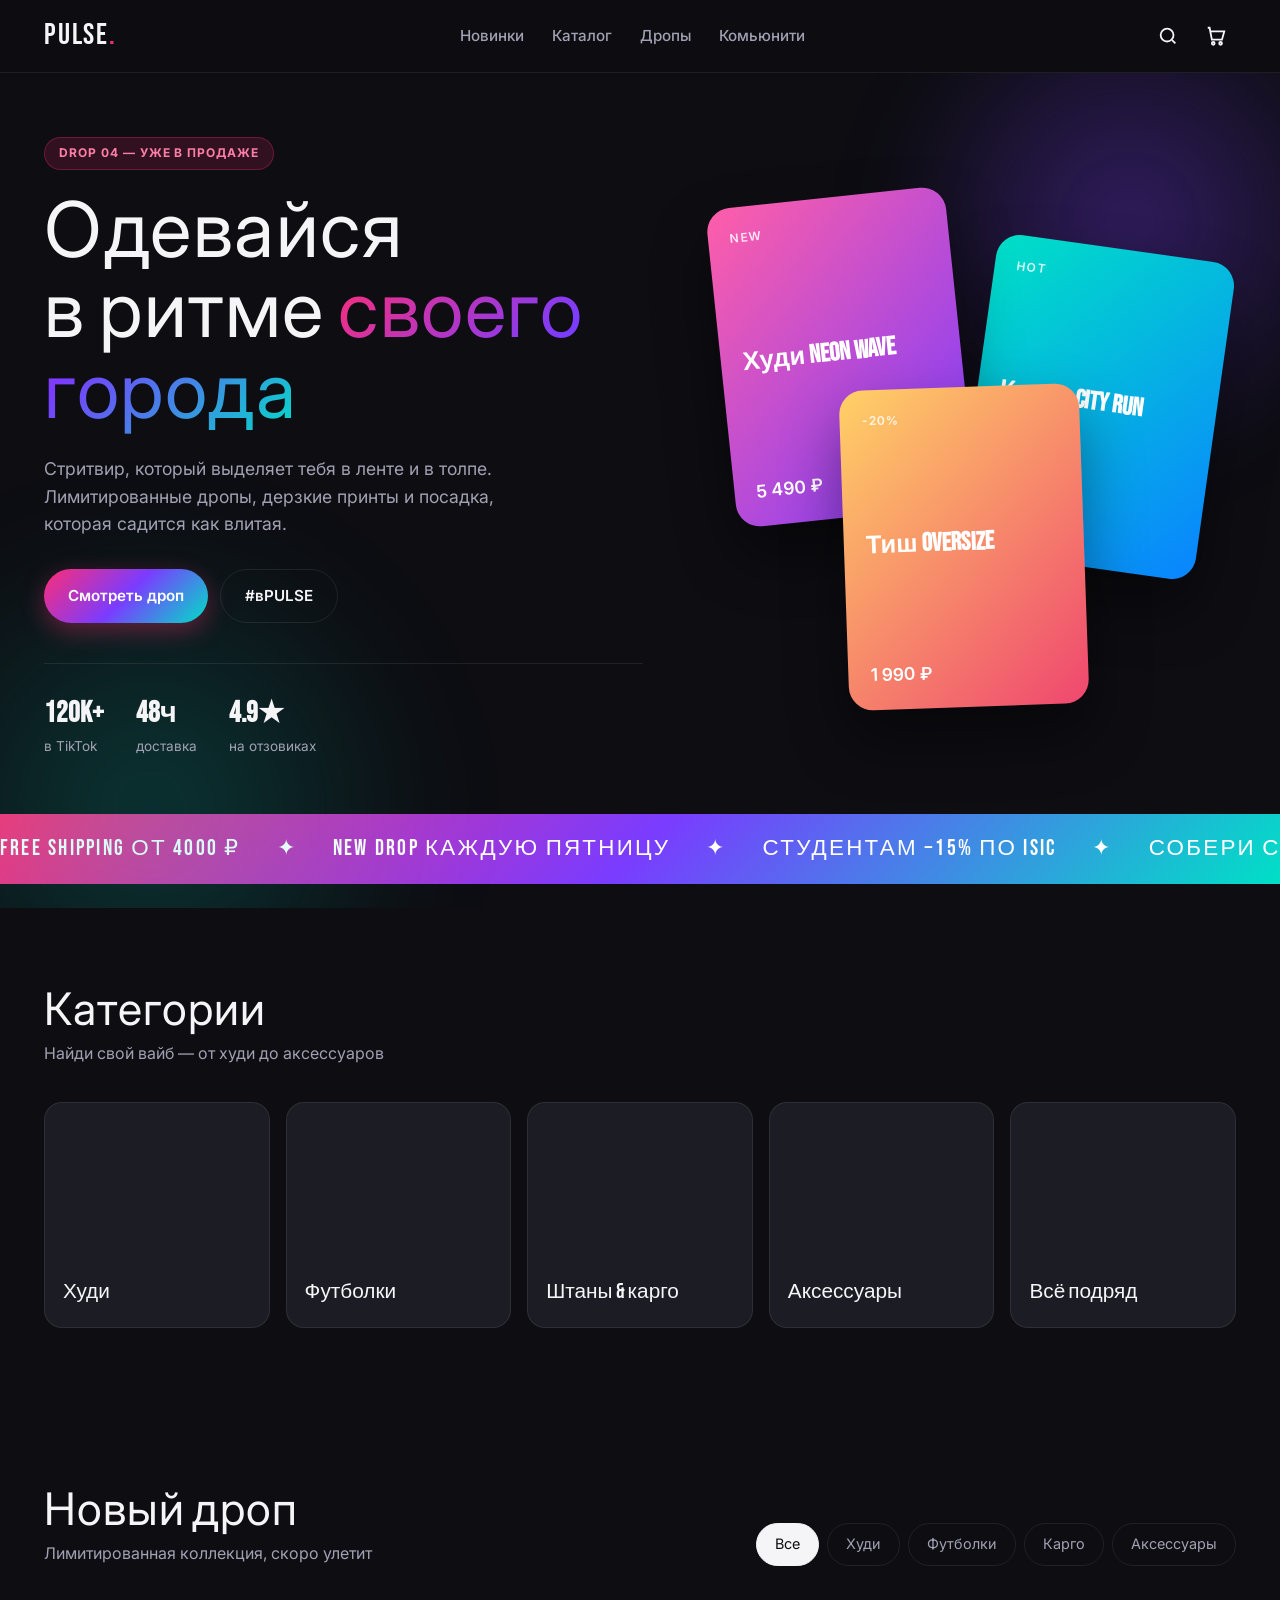
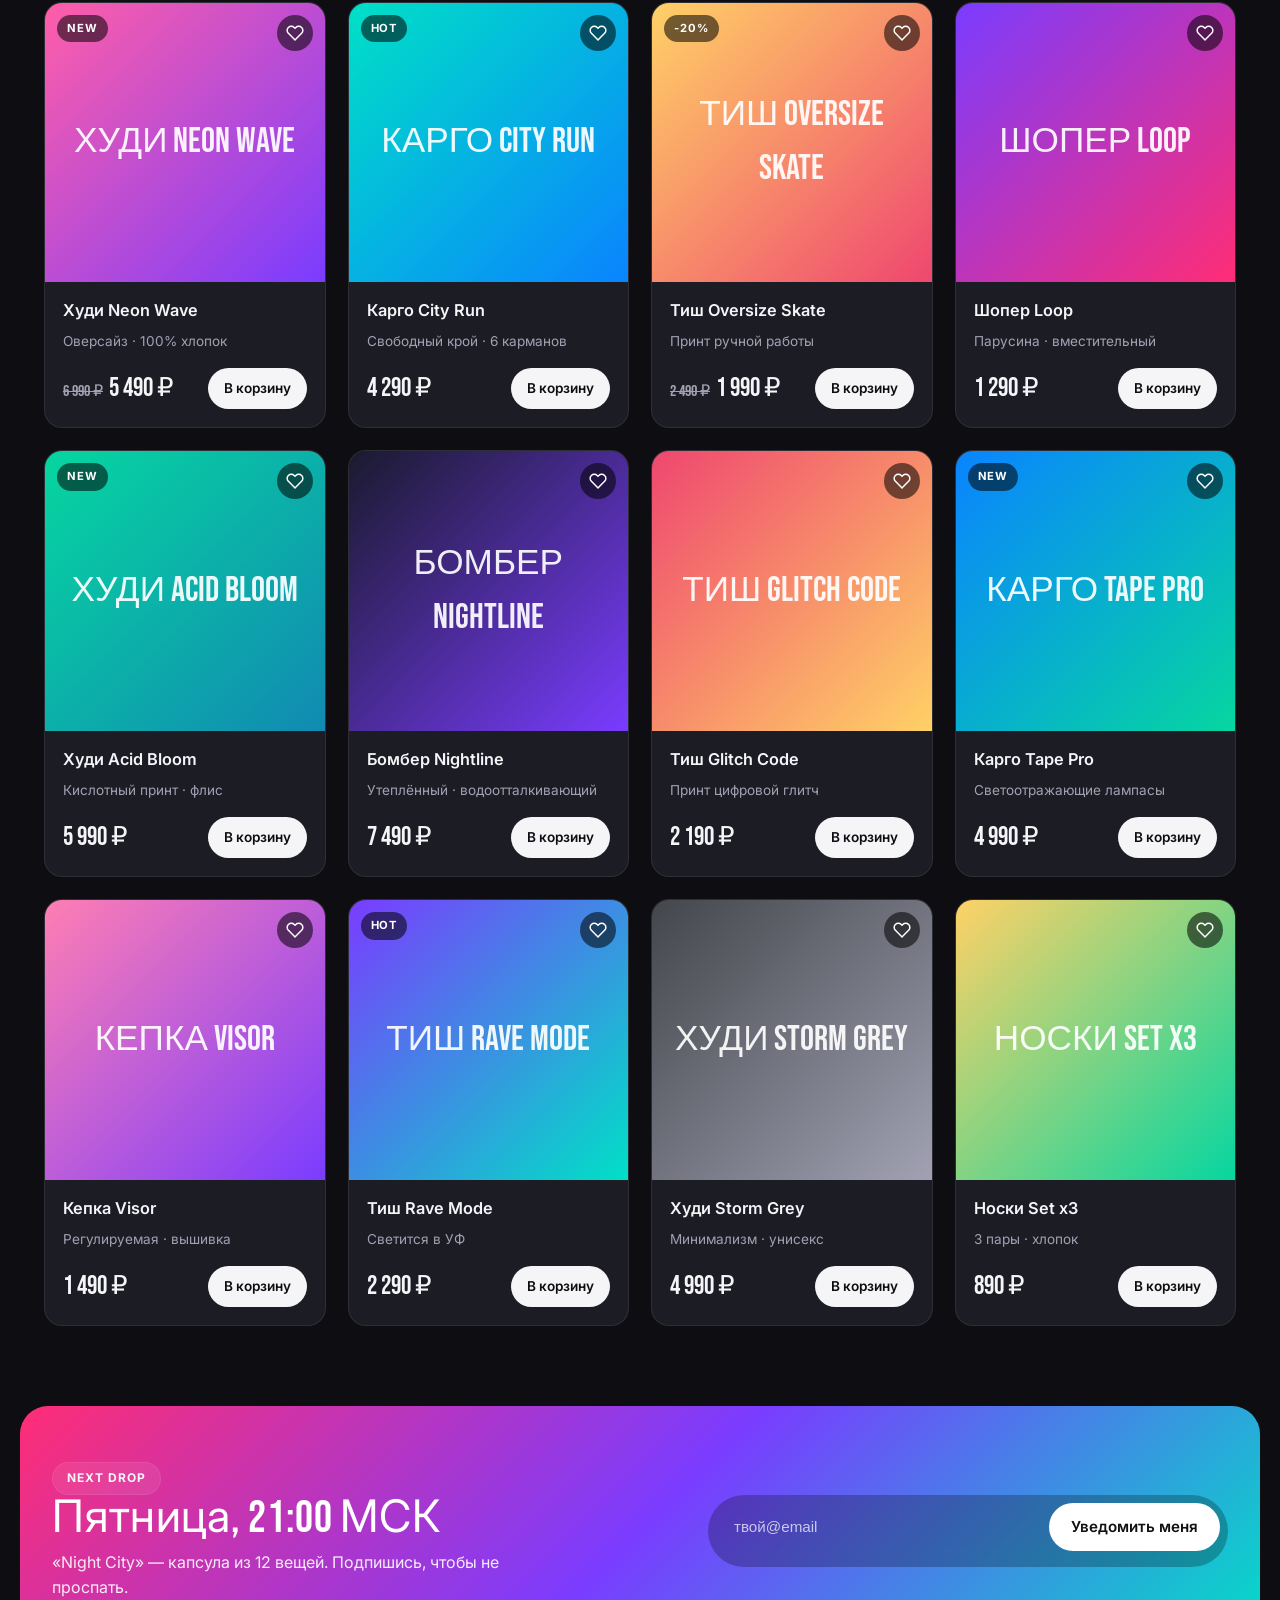
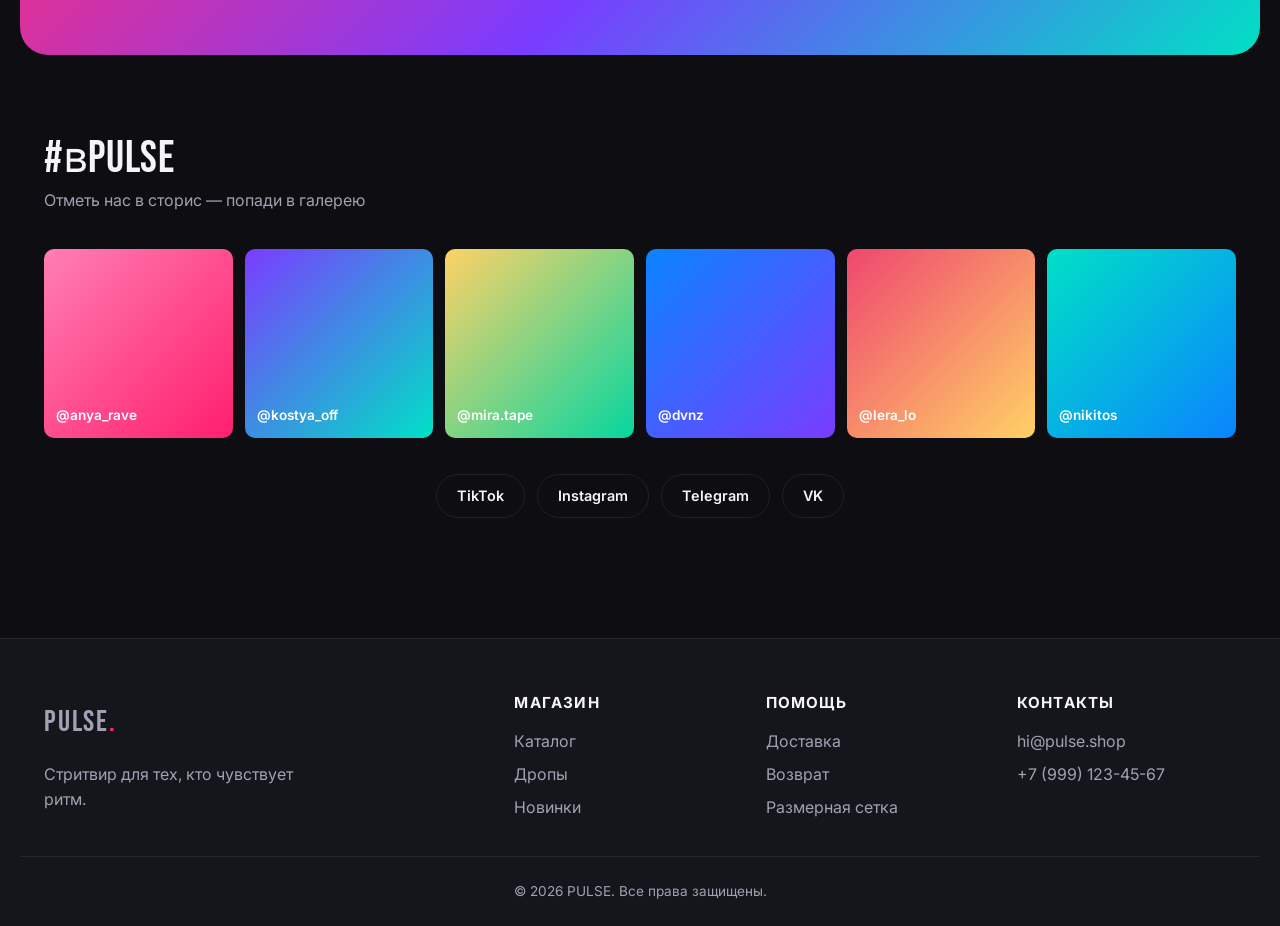
==== index.html @ e10aeb2b "feat: add PULSE youth streetwear e-commerce website (HTML/CSS/JS) Co-authored-by: lotos433 <58439661" ====
<!DOCTYPE html>
<html lang="ru">
<head>
  <meta charset="UTF-8" />
  <meta name="viewport" content="width=device-width, initial-scale=1.0" />
  <meta name="description" content="PULSE — молодёжный онлайн-магазин стритвир-одежды. Худи, оверсайз-футболки, карго и аксессуары для тех, кто живёт в ритме города." />
  <title>PULSE — стритвир для тех, кто чувствует ритм</title>
  <link rel="preconnect" href="https://fonts.googleapis.com" />
  <link rel="preconnect" href="https://fonts.gstatic.com" crossorigin />
  <link href="https://fonts.googleapis.com/css2?family=Bebas+Neue&family=Inter:wght@400;500;600;700&display=swap" rel="stylesheet" />
  <link rel="stylesheet" href="styles.css" />
</head>
<body>
  <header class="site-header">
    <div class="container header-inner">
      <a href="index.html" class="logo">PULSE<span class="logo-dot">.</span></a>
      <nav class="nav" aria-label="Главное меню">
        <a href="#new">Новинки</a>
        <a href="#catalog">Каталог</a>
        <a href="#drops">Дропы</a>
        <a href="#community">Комьюнити</a>
      </nav>
      <div class="header-actions">
        <button class="icon-btn" aria-label="Поиск" id="searchBtn">
          <svg width="22" height="22" viewBox="0 0 24 24" fill="none" stroke="currentColor" stroke-width="2"><circle cx="11" cy="11" r="7"/><path d="m20 20-3.5-3.5"/></svg>
        </button>
        <button class="icon-btn cart-btn" aria-label="Корзина" id="cartBtn">
          <svg width="22" height="22" viewBox="0 0 24 24" fill="none" stroke="currentColor" stroke-width="2"><path d="M3 3h2l2.5 13h11l2.5-9H6"/><circle cx="9" cy="20" r="1.5"/><circle cx="17" cy="20" r="1.5"/></svg>
          <span class="cart-count" id="cartCount">0</span>
        </button>
        <button class="burger" id="burger" aria-label="Меню" aria-expanded="false">
          <span></span><span></span><span></span>
        </button>
      </div>
    </div>
  </header>

  <main>
    <section class="hero">
      <div class="hero-grid container">
        <div class="hero-text">
          <span class="badge">DROP 04 — уже в продаже</span>
          <h1>Одевайся в&nbsp;ритме <span class="grad">своего города</span></h1>
          <p class="hero-sub">Стритвир, который выделяет тебя в ленте и&nbsp;в&nbsp;толпе. Лимитированные дропы, дерзкие принты и&nbsp;посадка, которая садится как влитая.</p>
          <div class="hero-cta">
            <a href="#catalog" class="btn btn-primary">Смотреть дроп</a>
            <a href="#community" class="btn btn-ghost">#вPULSE</a>
          </div>
          <ul class="hero-meta">
            <li><strong>120k+</strong><span>в TikTok</span></li>
            <li><strong>48ч</strong><span>доставка</span></li>
            <li><strong>4.9★</strong><span>на отзовиках</span></li>
          </ul>
        </div>
        <div class="hero-visual">
          <div class="hero-card hero-card-1" style="background:linear-gradient(135deg,#ff5ea8,#7a3cff)">
            <span class="hero-card-tag">NEW</span>
            <span class="hero-card-title">Худи Neon Wave</span>
            <span class="hero-card-price">5 490 ₽</span>
          </div>
          <div class="hero-card hero-card-2" style="background:linear-gradient(135deg,#00e0c6,#0a84ff)">
            <span class="hero-card-tag">HOT</span>
            <span class="hero-card-title">Карго City Run</span>
            <span class="hero-card-price">4 290 ₽</span>
          </div>
          <div class="hero-card hero-card-3" style="background:linear-gradient(135deg,#ffd166,#ef476f)">
            <span class="hero-card-tag">-20%</span>
            <span class="hero-card-title">Тиш Oversize</span>
            <span class="hero-card-price">1 990 ₽</span>
          </div>
        </div>
      </div>
      <div class="marquee" aria-hidden="true">
        <div class="marquee-track">
          <span>FREE SHIPPING ОТ 4000 ₽</span><span>✦</span>
          <span>NEW DROP КАЖДУЮ ПЯТНИЦУ</span><span>✦</span>
          <span>СТУДЕНТАМ −15% ПО ISIC</span><span>✦</span>
          <span>СОБЕРИ СВОЙ ОБРАЗ</span><span>✦</span>
          <span>FREE SHIPPING ОТ 4000 ₽</span><span>✦</span>
          <span>NEW DROP КАЖДУЮ ПЯТНИЦУ</span><span>✦</span>
          <span>СТУДЕНТАМ −15% ПО ISIC</span><span>✦</span>
          <span>СОБЕРИ СВОЙ ОБРАЗ</span><span>✦</span>
        </div>
      </div>
    </section>

    <section class="categories" id="new">
      <div class="container">
        <header class="section-head">
          <h2>Категории</h2>
          <p>Найди свой вайб — от худи до аксессуаров</p>
        </header>
        <div class="cat-grid">
          <button class="cat-card" data-filter="hoodie"><span>Худи</span></button>
          <button class="cat-card" data-filter="tee"><span>Футболки</span></button>
          <button class="cat-card" data-filter="pants"><span>Штаны &amp; карго</span></button>
          <button class="cat-card" data-filter="acc"><span>Аксессуары</span></button>
          <button class="cat-card" data-filter="all"><span>Всё подряд</span></button>
        </div>
      </div>
    </section>

    <section class="catalog" id="catalog">
      <div class="container">
        <header class="section-head row">
          <div>
            <h2>Новый дроп</h2>
            <p>Лимитированная коллекция, скоро улетит</p>
          </div>
          <div class="filter-bar" role="tablist">
            <button class="chip active" data-filter="all">Все</button>
            <button class="chip" data-filter="hoodie">Худи</button>
            <button class="chip" data-filter="tee">Футболки</button>
            <button class="chip" data-filter="pants">Карго</button>
            <button class="chip" data-filter="acc">Аксессуары</button>
          </div>
        </header>

        <div class="products" id="products"></div>
      </div>
    </section>

    <section class="drop-banner" id="drops">
      <div class="container drop-inner">
        <div>
          <span class="badge dark">NEXT DROP</span>
          <h2>Пятница, 21:00 МСК</h2>
          <p>«Night City» — капсула из 12 вещей. Подпишись, чтобы не проспать.</p>
        </div>
        <form class="sub-form" id="subForm" novalidate>
          <input type="email" placeholder="твой@email" aria-label="Email" required />
          <button type="submit" class="btn btn-primary">Уведомить меня</button>
          <span class="sub-status" id="subStatus" aria-live="polite"></span>
        </form>
      </div>
    </section>

    <section class="community" id="community">
      <div class="container">
        <header class="section-head">
          <h2>#вPULSE</h2>
          <p>Отметь нас в сторис — попади в галерею</p>
        </header>
        <div class="social-grid">
          <a href="#" class="social-tile" style="background:linear-gradient(135deg,#ff7eb3,#ff1f6d)"><span>@anya_rave</span></a>
          <a href="#" class="social-tile" style="background:linear-gradient(135deg,#7a3cff,#00e0c6)"><span>@kostya_off</span></a>
          <a href="#" class="social-tile" style="background:linear-gradient(135deg,#ffd166,#06d6a0)"><span>@mira.tape</span></a>
          <a href="#" class="social-tile" style="background:linear-gradient(135deg,#0a84ff,#7a3cff)"><span>@dvnz</span></a>
          <a href="#" class="social-tile" style="background:linear-gradient(135deg,#ef476f,#ffd166)"><span>@lera_lo</span></a>
          <a href="#" class="social-tile" style="background:linear-gradient(135deg,#00e0c6,#0a84ff)"><span>@nikitos</span></a>
        </div>
        <div class="socials">
          <a href="#" aria-label="TikTok">TikTok</a>
          <a href="#" aria-label="Instagram">Instagram</a>
          <a href="#" aria-label="Telegram">Telegram</a>
          <a href="#" aria-label="VK">VK</a>
        </div>
      </div>
    </section>
  </main>

  <footer class="site-footer">
    <div class="container footer-grid">
      <div>
        <a href="index.html" class="logo">PULSE<span class="logo-dot">.</span></a>
        <p class="footer-tag">Стритвир для тех, кто чувствует ритм.</p>
      </div>
      <div>
        <h4>Магазин</h4>
        <a href="#catalog">Каталог</a>
        <a href="#drops">Дропы</a>
        <a href="#new">Новинки</a>
      </div>
      <div>
        <h4>Помощь</h4>
        <a href="#">Доставка</a>
        <a href="#">Возврат</a>
        <a href="#">Размерная сетка</a>
      </div>
      <div>
        <h4>Контакты</h4>
        <a href="mailto:hi@pulse.shop">hi@pulse.shop</a>
        <a href="#">+7 (999) 123-45-67</a>
      </div>
    </div>
    <div class="container copy">© 2026 PULSE. Все права защищены.</div>
  </footer>

  <aside class="cart-drawer" id="cartDrawer" aria-hidden="true">
    <div class="drawer-head">
      <h3>Твоя корзина</h3>
      <button class="icon-btn" id="closeCart" aria-label="Закрыть">✕</button>
    </div>
    <div class="drawer-body" id="cartItems"></div>
    <div class="drawer-foot">
      <div class="total"><span>Итого</span><strong id="cartTotal">0 ₽</strong></div>
      <button class="btn btn-primary btn-block" id="checkoutBtn">Оформить заказ</button>
    </div>
  </aside>
  <div class="overlay" id="overlay"></div>

  <script src="script.js"></script>
</body>
</html>
---- styles.css ----
:root {
  --bg: #0d0d12;
  --bg-2: #15151c;
  --surface: #1c1c25;
  --text: #f5f5f7;
  --muted: #a1a1b3;
  --line: rgba(255, 255, 255, 0.08);
  --accent: #ff2d75;
  --accent-2: #7a3cff;
  --accent-3: #00e0c6;
  --grad: linear-gradient(135deg, #ff2d75 0%, #7a3cff 50%, #00e0c6 100%);
  --radius: 18px;
  --radius-sm: 10px;
  --maxw: 1240px;
}

* { box-sizing: border-box; margin: 0; padding: 0; }

html { scroll-behavior: smooth; }

body {
  font-family: 'Inter', system-ui, -apple-system, Segoe UI, Roboto, sans-serif;
  background: var(--bg);
  color: var(--text);
  line-height: 1.55;
  -webkit-font-smoothing: antialiased;
  overflow-x: hidden;
}

img { max-width: 100%; display: block; }
a { color: inherit; text-decoration: none; }
button { font: inherit; cursor: pointer; border: 0; background: transparent; color: inherit; }

.container { max-width: var(--maxw); margin: 0 auto; padding: 0 24px; }

h1, h2, h3, h4 {
  font-family: 'Bebas Neue', 'Inter', sans-serif;
  letter-spacing: 0.02em;
  line-height: 1.05;
  font-weight: 400;
}

h1 { font-size: clamp(2.6rem, 6vw, 5.2rem); }
h2 { font-size: clamp(1.9rem, 3.5vw, 3.2rem); }
h3 { font-size: 1.35rem; }

.grad {
  background: var(--grad);
  -webkit-background-clip: text;
  background-clip: text;
  color: transparent;
}

/* ===== Header ===== */
.site-header {
  position: sticky;
  top: 0;
  z-index: 50;
  backdrop-filter: blur(16px);
  background: rgba(13, 13, 18, 0.7);
  border-bottom: 1px solid var(--line);
}
.header-inner {
  display: flex;
  align-items: center;
  justify-content: space-between;
  height: 72px;
  gap: 24px;
}
.logo {
  font-family: 'Bebas Neue', sans-serif;
  font-size: 1.9rem;
  letter-spacing: 0.06em;
}
.logo-dot { color: var(--accent); }

.nav {
  display: flex;
  gap: 28px;
  font-weight: 500;
  font-size: 0.95rem;
}
.nav a { position: relative; padding: 6px 0; color: var(--muted); transition: color .2s; }
.nav a:hover { color: var(--text); }
.nav a::after {
  content: '';
  position: absolute;
  left: 0; bottom: 0;
  width: 0; height: 2px;
  background: var(--grad);
  transition: width .25s;
}
.nav a:hover::after { width: 100%; }

.header-actions { display: flex; align-items: center; gap: 8px; }

.icon-btn {
  width: 40px; height: 40px;
  border-radius: 50%;
  display: inline-flex;
  align-items: center;
  justify-content: center;
  transition: background .2s, transform .15s;
  color: var(--text);
}
.icon-btn:hover { background: var(--surface); }
.icon-btn:active { transform: scale(.94); }

.cart-btn { position: relative; }
.cart-count {
  position: absolute;
  top: 4px; right: 4px;
  min-width: 18px; height: 18px;
  padding: 0 5px;
  border-radius: 9px;
  background: var(--accent);
  color: #fff;
  font-size: 0.7rem;
  font-weight: 700;
  display: inline-flex;
  align-items: center;
  justify-content: center;
}

.burger { display: none; width: 40px; height: 40px; flex-direction: column; gap: 5px; align-items: center; justify-content: center; }
.burger span { display: block; width: 22px; height: 2px; background: var(--text); border-radius: 2px; transition: transform .25s, opacity .2s; }
.burger.open span:nth-child(1) { transform: translateY(7px) rotate(45deg); }
.burger.open span:nth-child(2) { opacity: 0; }
.burger.open span:nth-child(3) { transform: translateY(-7px) rotate(-45deg); }

/* ===== Buttons ===== */
.btn {
  display: inline-flex;
  align-items: center;
  justify-content: center;
  padding: 14px 24px;
  border-radius: 999px;
  font-weight: 600;
  font-size: 0.95rem;
  transition: transform .15s, box-shadow .2s, opacity .2s;
  white-space: nowrap;
}
.btn:active { transform: scale(.97); }
.btn-primary {
  background: var(--grad);
  color: #fff;
  box-shadow: 0 8px 24px rgba(255, 45, 117, 0.35);
}
.btn-primary:hover { box-shadow: 0 12px 30px rgba(255, 45, 117, 0.5); }
.btn-ghost {
  border: 1.5px solid var(--line);
  color: var(--text);
}
.btn-ghost:hover { border-color: var(--text); }
.btn-block { width: 100%; }

.badge {
  display: inline-block;
  padding: 6px 14px;
  border-radius: 999px;
  font-size: 0.75rem;
  font-weight: 700;
  letter-spacing: 0.08em;
  text-transform: uppercase;
  background: rgba(255, 45, 117, 0.15);
  color: #ff7ea8;
  border: 1px solid rgba(255, 45, 117, 0.3);
}
.badge.dark { background: rgba(255,255,255,0.08); color: var(--text); border-color: var(--line); }

/* ===== Hero ===== */
.hero { position: relative; padding: 64px 0 24px; overflow: hidden; }
.hero::before {
  content: '';
  position: absolute;
  top: -100px; right: -100px;
  width: 500px; height: 500px;
  background: radial-gradient(circle, rgba(122, 60, 255, 0.35), transparent 70%);
  filter: blur(40px);
  pointer-events: none;
}
.hero::after {
  content: '';
  position: absolute;
  bottom: -200px; left: -150px;
  width: 600px; height: 600px;
  background: radial-gradient(circle, rgba(0, 224, 198, 0.2), transparent 70%);
  filter: blur(50px);
  pointer-events: none;
}

.hero-grid {
  display: grid;
  grid-template-columns: 1.1fr 1fr;
  gap: 48px;
  align-items: center;
  position: relative;
  z-index: 1;
}
.hero-text .badge { margin-bottom: 24px; }
.hero-sub { color: var(--muted); font-size: 1.1rem; margin: 20px 0 32px; max-width: 520px; }
.hero-cta { display: flex; gap: 12px; flex-wrap: wrap; }

.hero-meta {
  list-style: none;
  display: flex;
  gap: 32px;
  margin-top: 40px;
  padding-top: 28px;
  border-top: 1px solid var(--line);
}
.hero-meta li { display: flex; flex-direction: column; }
.hero-meta strong { font-family: 'Bebas Neue', sans-serif; font-size: 1.8rem; color: var(--text); }
.hero-meta span { color: var(--muted); font-size: 0.85rem; }

.hero-visual {
  position: relative;
  height: 520px;
  display: block;
}
.hero-card {
  position: absolute;
  width: 240px;
  height: 320px;
  border-radius: 24px;
  padding: 22px;
  display: flex;
  flex-direction: column;
  justify-content: space-between;
  color: #fff;
  font-weight: 600;
  box-shadow: 0 30px 60px rgba(0,0,0,0.4);
  transition: transform .5s cubic-bezier(.2,.8,.2,1);
}
.hero-card:hover { transform: translateY(-8px) rotate(0) !important; }
.hero-card-1 { top: 10px; left: 30px; transform: rotate(-6deg); z-index: 3; }
.hero-card-2 { top: 60px; right: 20px; transform: rotate(8deg); z-index: 2; }
.hero-card-3 { bottom: 0; left: 50%; transform: translateX(-50%) rotate(-2deg); z-index: 4; }
.hero-card-tag { font-size: 0.75rem; letter-spacing: 0.1em; opacity: 0.85; }
.hero-card-title { font-family: 'Bebas Neue', sans-serif; font-size: 1.6rem; }
.hero-card-price { font-size: 1.1rem; }

/* ===== Marquee ===== */
.marquee {
  margin-top: 56px;
  padding: 18px 0;
  background: var(--grad);
  overflow: hidden;
  white-space: nowrap;
}
.marquee-track {
  display: inline-flex;
  gap: 36px;
  animation: marq 22s linear infinite;
  font-family: 'Bebas Neue', sans-serif;
  font-size: 1.4rem;
  letter-spacing: 0.1em;
  color: #fff;
}
.marquee-track span { display: inline-block; }
@keyframes marq {
  from { transform: translateX(0); }
  to   { transform: translateX(-50%); }
}

/* ===== Sections ===== */
section { padding: 80px 0; }
.section-head { margin-bottom: 36px; }
.section-head p { color: var(--muted); margin-top: 6px; }
.section-head.row {
  display: flex;
  justify-content: space-between;
  align-items: flex-end;
  flex-wrap: wrap;
  gap: 20px;
}

/* ===== Categories ===== */
.cat-grid {
  display: grid;
  grid-template-columns: repeat(5, 1fr);
  gap: 16px;
}
.cat-card {
  aspect-ratio: 1;
  border-radius: var(--radius);
  background: var(--surface);
  border: 1px solid var(--line);
  display: flex;
  align-items: flex-end;
  padding: 18px;
  font-family: 'Bebas Neue', sans-serif;
  font-size: 1.3rem;
  text-align: left;
  position: relative;
  overflow: hidden;
  transition: transform .25s, border-color .25s;
}
.cat-card::before {
  content: '';
  position: absolute;
  inset: 0;
  background: var(--grad);
  opacity: 0;
  transition: opacity .3s;
}
.cat-card > * { position: relative; z-index: 1; }
.cat-card:hover { transform: translateY(-4px); border-color: transparent; }
.cat-card:hover::before { opacity: 1; }

/* ===== Filter chips ===== */
.filter-bar { display: flex; gap: 8px; flex-wrap: wrap; }
.chip {
  padding: 9px 18px;
  border-radius: 999px;
  border: 1px solid var(--line);
  font-size: 0.9rem;
  color: var(--muted);
  transition: all .2s;
}
.chip:hover { color: var(--text); border-color: var(--text); }
.chip.active { background: var(--text); color: var(--bg); border-color: var(--text); }

/* ===== Products ===== */
.products {
  display: grid;
  grid-template-columns: repeat(4, 1fr);
  gap: 22px;
}
.product {
  background: var(--surface);
  border-radius: var(--radius);
  overflow: hidden;
  border: 1px solid var(--line);
  display: flex;
  flex-direction: column;
  transition: transform .25s, border-color .25s;
}
.product:hover { transform: translateY(-6px); border-color: rgba(255,255,255,0.18); }

.product-img {
  aspect-ratio: 1;
  position: relative;
  display: flex;
  align-items: center;
  justify-content: center;
  font-family: 'Bebas Neue', sans-serif;
  font-size: 2.2rem;
  color: rgba(255,255,255,0.92);
  text-align: center;
  padding: 16px;
  overflow: hidden;
}
.product-tag {
  position: absolute;
  top: 12px; left: 12px;
  padding: 5px 10px;
  background: rgba(0,0,0,0.55);
  color: #fff;
  border-radius: 999px;
  font-family: 'Inter', sans-serif;
  font-size: 0.7rem;
  font-weight: 700;
  letter-spacing: 0.08em;
}
.fav-btn {
  position: absolute;
  top: 12px; right: 12px;
  width: 36px; height: 36px;
  border-radius: 50%;
  background: rgba(0,0,0,0.55);
  color: #fff;
  display: inline-flex;
  align-items: center;
  justify-content: center;
  transition: background .2s, transform .15s;
}
.fav-btn:hover { background: var(--accent); }
.fav-btn.active { background: var(--accent); }

.product-info { padding: 16px 18px 18px; display: flex; flex-direction: column; gap: 8px; flex: 1; }
.product-name { font-weight: 600; font-size: 1.02rem; }
.product-meta { color: var(--muted); font-size: 0.85rem; }
.product-bottom {
  margin-top: auto;
  display: flex;
  align-items: center;
  justify-content: space-between;
  gap: 12px;
  padding-top: 8px;
}
.product-price { font-family: 'Bebas Neue', sans-serif; font-size: 1.6rem; }
.product-price s { color: var(--muted); font-size: 1rem; margin-right: 6px; }
.add-btn {
  padding: 10px 16px;
  background: var(--text);
  color: var(--bg);
  border-radius: 999px;
  font-weight: 600;
  font-size: 0.85rem;
  transition: transform .15s, background .2s;
}
.add-btn:hover { background: var(--accent); color: #fff; }
.add-btn.added { background: var(--accent-3); color: var(--bg); }

/* ===== Drop banner ===== */
.drop-banner { padding: 0; }
.drop-banner .container { padding: 56px 32px; border-radius: 28px; background: var(--grad); position: relative; overflow: hidden; }
.drop-inner {
  display: grid;
  grid-template-columns: 1.2fr 1fr;
  gap: 32px;
  align-items: center;
  color: #fff;
}
.drop-inner p { opacity: 0.9; margin-top: 8px; max-width: 480px; }

.sub-form {
  background: rgba(0,0,0,0.25);
  padding: 8px;
  border-radius: 999px;
  display: flex;
  gap: 8px;
  align-items: center;
  backdrop-filter: blur(8px);
  flex-wrap: wrap;
}
.sub-form input {
  flex: 1;
  min-width: 200px;
  padding: 12px 18px;
  background: transparent;
  border: 0;
  color: #fff;
  font-size: 0.95rem;
  outline: none;
}
.sub-form input::placeholder { color: rgba(255,255,255,0.7); }
.sub-form .btn { padding: 12px 22px; background: #fff; color: #111; box-shadow: none; }
.sub-form .btn:hover { background: #111; color: #fff; }
.sub-status { width: 100%; padding: 0 12px; font-size: 0.85rem; color: rgba(255,255,255,0.95); min-height: 0; transition: min-height .2s; }
.sub-status.visible { min-height: 1.2em; padding-top: 4px; }

/* ===== Community ===== */
.social-grid {
  display: grid;
  grid-template-columns: repeat(6, 1fr);
  gap: 12px;
  margin-bottom: 36px;
}
.social-tile {
  aspect-ratio: 1;
  border-radius: var(--radius-sm);
  display: flex;
  align-items: flex-end;
  padding: 12px;
  color: #fff;
  font-weight: 600;
  font-size: 0.85rem;
  transition: transform .25s;
}
.social-tile:hover { transform: scale(1.04); }

.socials {
  display: flex;
  gap: 12px;
  flex-wrap: wrap;
  justify-content: center;
}
.socials a {
  padding: 10px 20px;
  border-radius: 999px;
  border: 1px solid var(--line);
  font-weight: 600;
  font-size: 0.9rem;
  transition: all .2s;
}
.socials a:hover { background: var(--grad); border-color: transparent; }

/* ===== Footer ===== */
.site-footer {
  background: var(--bg-2);
  padding: 56px 0 24px;
  border-top: 1px solid var(--line);
  margin-top: 40px;
}
.footer-grid {
  display: grid;
  grid-template-columns: 2fr 1fr 1fr 1fr;
  gap: 32px;
  padding-bottom: 32px;
  border-bottom: 1px solid var(--line);
}
.footer-grid h4 {
  font-family: 'Inter', sans-serif;
  font-weight: 700;
  font-size: 0.95rem;
  margin-bottom: 14px;
  text-transform: uppercase;
  letter-spacing: 0.08em;
}
.footer-grid a { display: block; color: var(--muted); padding: 4px 0; transition: color .2s; }
.footer-grid a:hover { color: var(--text); }
.footer-tag { color: var(--muted); margin-top: 12px; max-width: 280px; }
.copy { padding-top: 24px; color: var(--muted); font-size: 0.85rem; text-align: center; }

/* ===== Cart drawer ===== */
.cart-drawer {
  position: fixed;
  top: 0; right: 0;
  width: 420px;
  max-width: 100%;
  height: 100vh;
  background: var(--bg-2);
  z-index: 100;
  display: flex;
  flex-direction: column;
  transform: translateX(100%);
  transition: transform .3s cubic-bezier(.2,.8,.2,1);
  border-left: 1px solid var(--line);
}
.cart-drawer.open { transform: translateX(0); }
.drawer-head {
  padding: 20px 24px;
  display: flex;
  align-items: center;
  justify-content: space-between;
  border-bottom: 1px solid var(--line);
}
.drawer-body { flex: 1; overflow-y: auto; padding: 16px 24px; }
.drawer-foot { padding: 20px 24px; border-top: 1px solid var(--line); }
.total { display: flex; justify-content: space-between; align-items: center; margin-bottom: 14px; }
.total strong { font-family: 'Bebas Neue', sans-serif; font-size: 1.6rem; }

.cart-item {
  display: grid;
  grid-template-columns: 56px 1fr auto;
  gap: 12px;
  padding: 12px 0;
  border-bottom: 1px solid var(--line);
  align-items: center;
}
.cart-item-img {
  width: 56px; height: 56px;
  border-radius: var(--radius-sm);
  display: flex;
  align-items: center;
  justify-content: center;
  font-family: 'Bebas Neue', sans-serif;
  font-size: 0.9rem;
  color: #fff;
}
.cart-item-name { font-weight: 600; font-size: 0.95rem; }
.cart-item-price { color: var(--muted); font-size: 0.85rem; margin-top: 2px; }
.cart-qty {
  display: flex;
  align-items: center;
  gap: 6px;
  margin-top: 6px;
}
.cart-qty button {
  width: 24px; height: 24px;
  border-radius: 6px;
  background: var(--surface);
  font-weight: 700;
}
.cart-qty button:hover { background: var(--accent); }
.cart-remove {
  color: var(--muted);
  font-size: 0.8rem;
  padding: 4px 8px;
}
.cart-remove:hover { color: var(--accent); }
.cart-empty { text-align: center; padding: 40px 0; color: var(--muted); }

.overlay {
  position: fixed;
  inset: 0;
  background: rgba(0,0,0,0.5);
  z-index: 90;
  opacity: 0;
  pointer-events: none;
  transition: opacity .3s;
}
.overlay.show { opacity: 1; pointer-events: auto; }

/* ===== Toast ===== */
.toast {
  position: fixed;
  bottom: 24px;
  left: 50%;
  transform: translateX(-50%) translateY(100px);
  background: var(--text);
  color: var(--bg);
  padding: 12px 20px;
  border-radius: 999px;
  font-weight: 600;
  font-size: 0.9rem;
  z-index: 200;
  transition: transform .3s cubic-bezier(.2,.8,.2,1);
  box-shadow: 0 12px 30px rgba(0,0,0,0.4);
}
.toast.show { transform: translateX(-50%) translateY(0); }

/* ===== Responsive ===== */
@media (max-width: 960px) {
  .nav { display: none; }
  .burger { display: flex; }
  .hero-grid { grid-template-columns: 1fr; }
  .hero-visual { height: 420px; }
  .hero-card { width: 200px; height: 270px; }
  .products { grid-template-columns: repeat(2, 1fr); }
  .cat-grid { grid-template-columns: repeat(3, 1fr); }
  .social-grid { grid-template-columns: repeat(3, 1fr); }
  .footer-grid { grid-template-columns: 1fr 1fr; }
  .drop-inner { grid-template-columns: 1fr; text-align: center; }
  .drop-inner p { margin-left: auto; margin-right: auto; }
  .section-head.row { flex-direction: column; align-items: flex-start; }
  .nav.open {
    display: flex;
    position: absolute;
    top: 72px; left: 0; right: 0;
    flex-direction: column;
    padding: 20px 24px;
    background: var(--bg-2);
    border-bottom: 1px solid var(--line);
  }
  .nav.open a { padding: 12px 0; }
}

@media (max-width: 560px) {
  section { padding: 56px 0; }
  .hero { padding-top: 32px; }
  .hero-meta { gap: 18px; }
  .hero-meta strong { font-size: 1.4rem; }
  .products { grid-template-columns: 1fr; }
  .cat-grid { grid-template-columns: repeat(2, 1fr); }
  .social-grid { grid-template-columns: repeat(2, 1fr); }
  .footer-grid { grid-template-columns: 1fr; }
  .header-actions { gap: 0; }
}
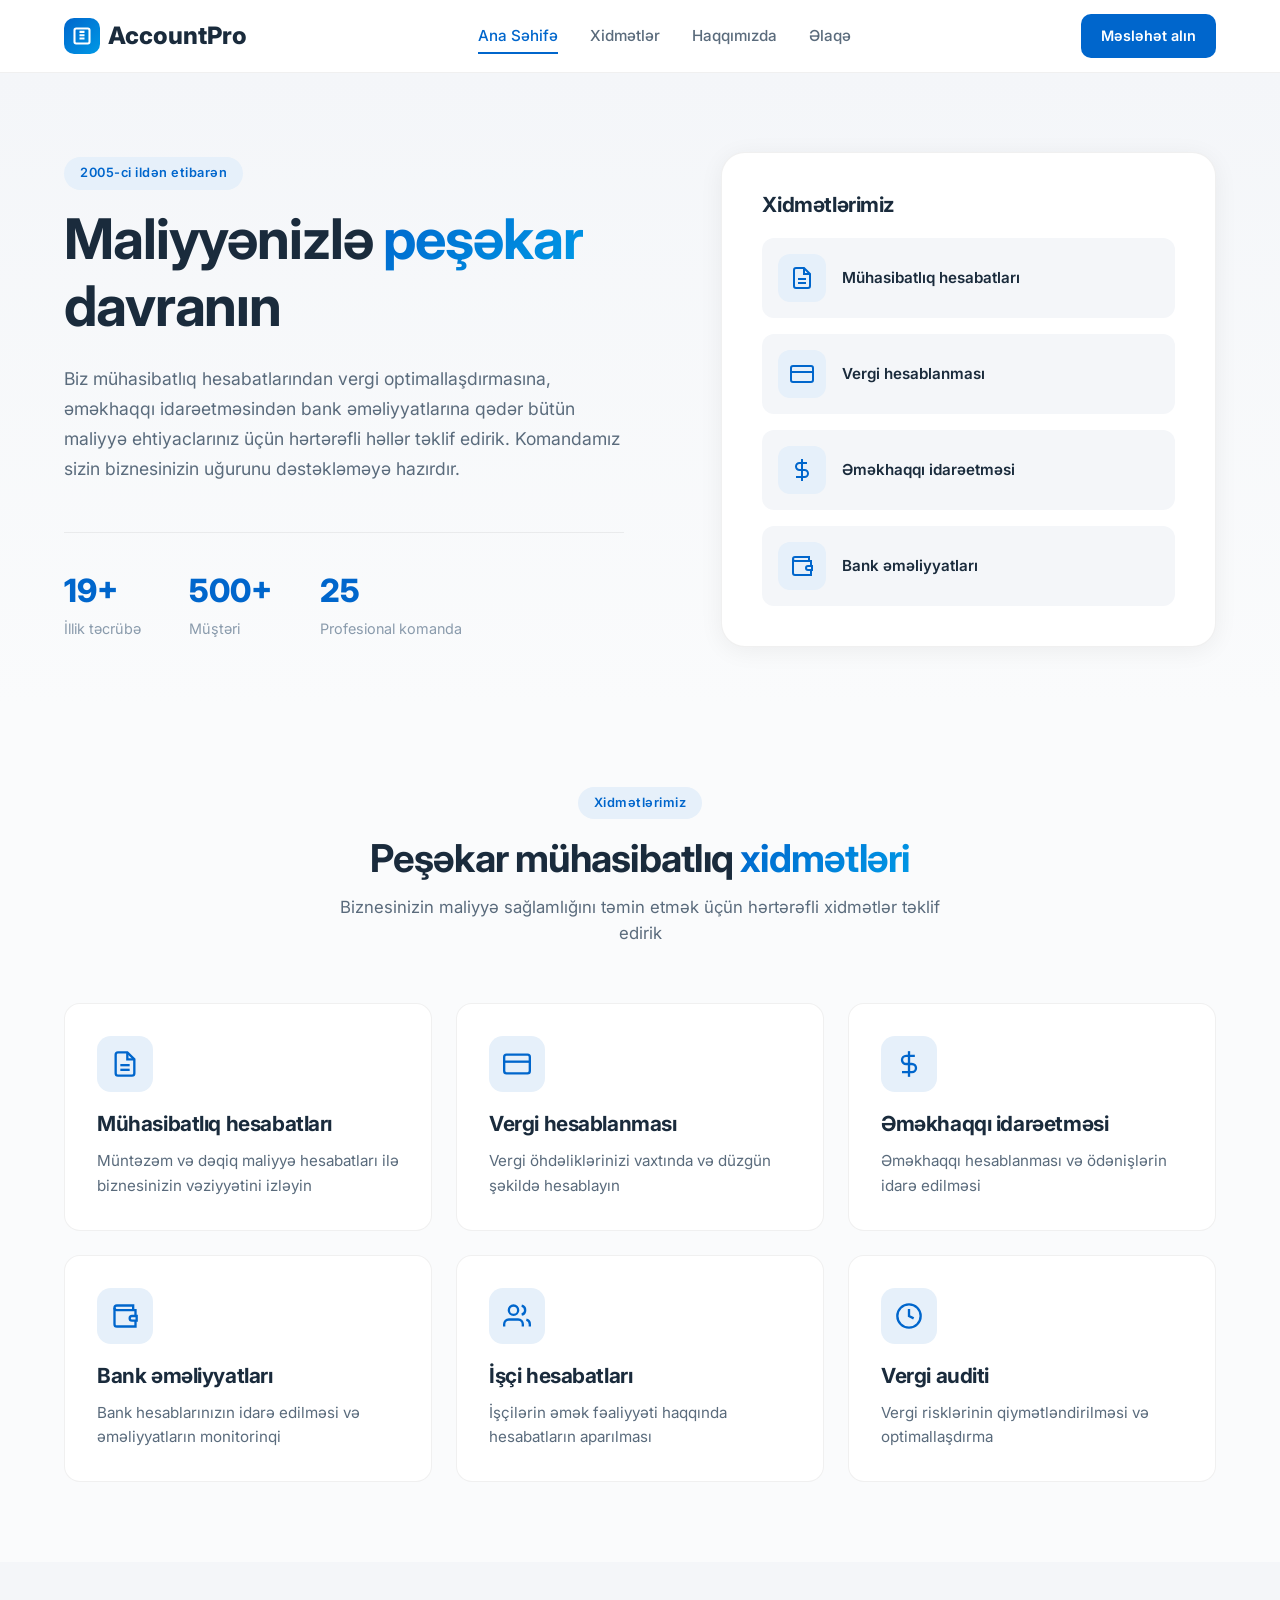
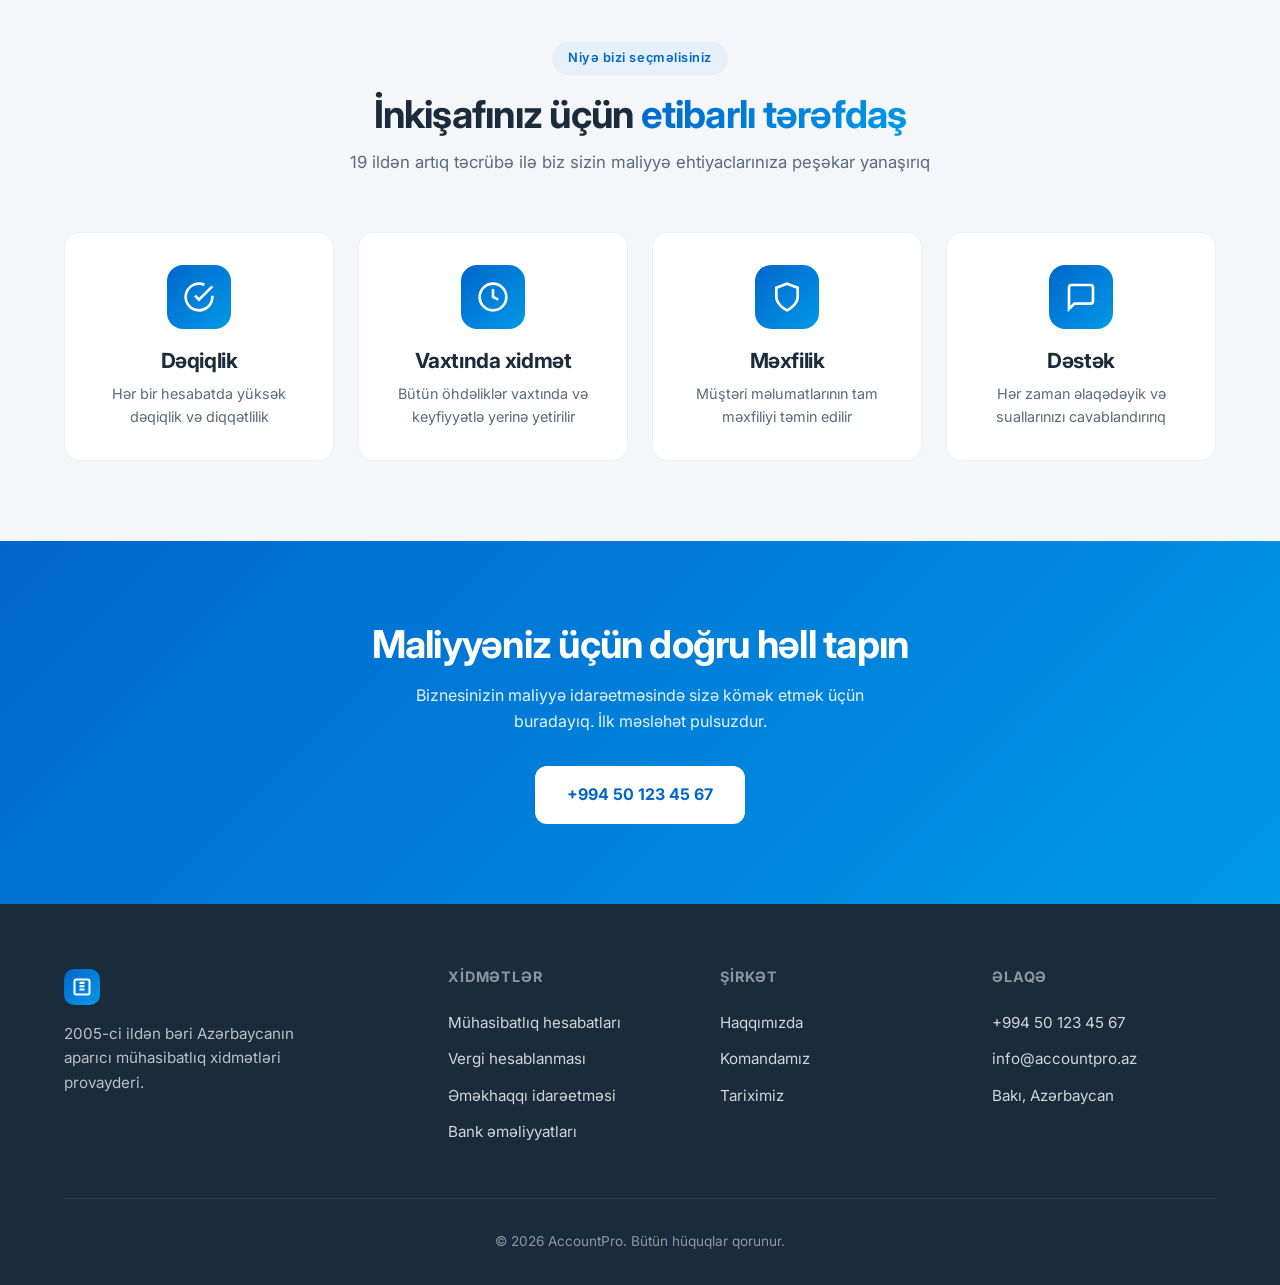
==== commit 23fbb49e: "feat: rebuild site as AccountPro accounting company website Co-authored-by: lotos433 <58439661+lotos" ====
--- a/index.html
+++ b/index.html
@@ -1,204 +1,290 @@
 <!DOCTYPE html>
-<html lang="ru">
+<html lang="az">
 <head>
-  <meta charset="UTF-8" />
-  <meta name="viewport" content="width=device-width, initial-scale=1.0" />
-  <meta name="description" content="PULSE — молодёжный онлайн-магазин стритвир-одежды. Худи, оверсайз-футболки, карго и аксессуары для тех, кто живёт в ритме города." />
-  <title>PULSE — стритвир для тех, кто чувствует ритм</title>
-  <link rel="preconnect" href="https://fonts.googleapis.com" />
-  <link rel="preconnect" href="https://fonts.gstatic.com" crossorigin />
-  <link href="https://fonts.googleapis.com/css2?family=Bebas+Neue&family=Inter:wght@400;500;600;700&display=swap" rel="stylesheet" />
-  <link rel="stylesheet" href="styles.css" />
+  <meta charset="UTF-8">
+  <meta name="viewport" content="width=device-width, initial-scale=1.0">
+  <meta name="description" content="Professional mühasibatlıq xidmətləri - vergi hesablanması, maliyyə hesabatları, əməkhaqqı idarəetməsi">
+  <title>AccountPro - Professional Mühasibatlıq Xidmətləri</title>
+  <link rel="preconnect" href="https://fonts.googleapis.com">
+  <link rel="preconnect" href="https://fonts.gstatic.com" crossorigin>
+  <link href="https://fonts.googleapis.com/css2?family=Inter:wght@400;500;600;700;800&display=swap" rel="stylesheet">
+  <link rel="stylesheet" href="styles.css">
 </head>
 <body>
-  <header class="site-header">
+  <header>
     <div class="container header-inner">
-      <a href="index.html" class="logo">PULSE<span class="logo-dot">.</span></a>
-      <nav class="nav" aria-label="Главное меню">
-        <a href="#new">Новинки</a>
-        <a href="#catalog">Каталог</a>
-        <a href="#drops">Дропы</a>
-        <a href="#community">Комьюнити</a>
+      <a href="index.html" class="logo">
+        <div class="logo-icon">
+          <svg viewBox="0 0 24 24" fill="none" stroke="currentColor" stroke-width="2.5">
+            <path d="M9 7h6M9 11h6M9 15h6M5 3h14a2 2 0 0 1 2 2v14a2 2 0 0 1-2 2H5a2 2 0 0 1-2-2V5a2 2 0 0 1 2-2z"/>
+          </svg>
+        </div>
+        AccountPro
+      </a>
+      <nav>
+        <a href="index.html" class="active">Ana Səhifə</a>
+        <a href="services.html">Xidmətlər</a>
+        <a href="about.html">Haqqımızda</a>
+        <a href="#contact">Əlaqə</a>
       </nav>
-      <div class="header-actions">
-        <button class="icon-btn" aria-label="Поиск" id="searchBtn">
-          <svg width="22" height="22" viewBox="0 0 24 24" fill="none" stroke="currentColor" stroke-width="2"><circle cx="11" cy="11" r="7"/><path d="m20 20-3.5-3.5"/></svg>
-        </button>
-        <button class="icon-btn cart-btn" aria-label="Корзина" id="cartBtn">
-          <svg width="22" height="22" viewBox="0 0 24 24" fill="none" stroke="currentColor" stroke-width="2"><path d="M3 3h2l2.5 13h11l2.5-9H6"/><circle cx="9" cy="20" r="1.5"/><circle cx="17" cy="20" r="1.5"/></svg>
-          <span class="cart-count" id="cartCount">0</span>
-        </button>
-        <button class="burger" id="burger" aria-label="Меню" aria-expanded="false">
-          <span></span><span></span><span></span>
-        </button>
-      </div>
+      <a href="#contact" class="contact-btn">Məsləhət alın</a>
+      <button class="burger" aria-label="Menyu">
+        <span></span>
+        <span></span>
+        <span></span>
+      </button>
     </div>
   </header>
 
   <main>
     <section class="hero">
-      <div class="hero-grid container">
-        <div class="hero-text">
-          <span class="badge">DROP 04 — уже в продаже</span>
-          <h1>Одевайся в&nbsp;ритме <span class="grad">своего города</span></h1>
-          <p class="hero-sub">Стритвир, который выделяет тебя в ленте и&nbsp;в&nbsp;толпе. Лимитированные дропы, дерзкие принты и&nbsp;посадка, которая садится как влитая.</p>
-          <div class="hero-cta">
-            <a href="#catalog" class="btn btn-primary">Смотреть дроп</a>
-            <a href="#community" class="btn btn-ghost">#вPULSE</a>
-          </div>
-          <ul class="hero-meta">
-            <li><strong>120k+</strong><span>в TikTok</span></li>
-            <li><strong>48ч</strong><span>доставка</span></li>
-            <li><strong>4.9★</strong><span>на отзовиках</span></li>
-          </ul>
-        </div>
-        <div class="hero-visual">
-          <div class="hero-card hero-card-1" style="background:linear-gradient(135deg,#ff5ea8,#7a3cff)">
-            <span class="hero-card-tag">NEW</span>
-            <span class="hero-card-title">Худи Neon Wave</span>
-            <span class="hero-card-price">5 490 ₽</span>
-          </div>
-          <div class="hero-card hero-card-2" style="background:linear-gradient(135deg,#00e0c6,#0a84ff)">
-            <span class="hero-card-tag">HOT</span>
-            <span class="hero-card-title">Карго City Run</span>
-            <span class="hero-card-price">4 290 ₽</span>
-          </div>
-          <div class="hero-card hero-card-3" style="background:linear-gradient(135deg,#ffd166,#ef476f)">
-            <span class="hero-card-tag">-20%</span>
-            <span class="hero-card-title">Тиш Oversize</span>
-            <span class="hero-card-price">1 990 ₽</span>
-          </div>
-        </div>
-      </div>
-      <div class="marquee" aria-hidden="true">
-        <div class="marquee-track">
-          <span>FREE SHIPPING ОТ 4000 ₽</span><span>✦</span>
-          <span>NEW DROP КАЖДУЮ ПЯТНИЦУ</span><span>✦</span>
-          <span>СТУДЕНТАМ −15% ПО ISIC</span><span>✦</span>
-          <span>СОБЕРИ СВОЙ ОБРАЗ</span><span>✦</span>
-          <span>FREE SHIPPING ОТ 4000 ₽</span><span>✦</span>
-          <span>NEW DROP КАЖДУЮ ПЯТНИЦУ</span><span>✦</span>
-          <span>СТУДЕНТАМ −15% ПО ISIC</span><span>✦</span>
-          <span>СОБЕРИ СВОЙ ОБРАЗ</span><span>✦</span>
-        </div>
-      </div>
-    </section>
-
-    <section class="categories" id="new">
-      <div class="container">
-        <header class="section-head">
-          <h2>Категории</h2>
-          <p>Найди свой вайб — от худи до аксессуаров</p>
-        </header>
-        <div class="cat-grid">
-          <button class="cat-card" data-filter="hoodie"><span>Худи</span></button>
-          <button class="cat-card" data-filter="tee"><span>Футболки</span></button>
-          <button class="cat-card" data-filter="pants"><span>Штаны &amp; карго</span></button>
-          <button class="cat-card" data-filter="acc"><span>Аксессуары</span></button>
-          <button class="cat-card" data-filter="all"><span>Всё подряд</span></button>
-        </div>
-      </div>
-    </section>
-
-    <section class="catalog" id="catalog">
-      <div class="container">
-        <header class="section-head row">
-          <div>
-            <h2>Новый дроп</h2>
-            <p>Лимитированная коллекция, скоро улетит</p>
-          </div>
-          <div class="filter-bar" role="tablist">
-            <button class="chip active" data-filter="all">Все</button>
-            <button class="chip" data-filter="hoodie">Худи</button>
-            <button class="chip" data-filter="tee">Футболки</button>
-            <button class="chip" data-filter="pants">Карго</button>
-            <button class="chip" data-filter="acc">Аксессуары</button>
-          </div>
-        </header>
-
-        <div class="products" id="products"></div>
-      </div>
-    </section>
-
-    <section class="drop-banner" id="drops">
-      <div class="container drop-inner">
-        <div>
-          <span class="badge dark">NEXT DROP</span>
-          <h2>Пятница, 21:00 МСК</h2>
-          <p>«Night City» — капсула из 12 вещей. Подпишись, чтобы не проспать.</p>
-        </div>
-        <form class="sub-form" id="subForm" novalidate>
-          <input type="email" placeholder="твой@email" aria-label="Email" required />
-          <button type="submit" class="btn btn-primary">Уведомить меня</button>
-          <span class="sub-status" id="subStatus" aria-live="polite"></span>
-        </form>
-      </div>
-    </section>
-
-    <section class="community" id="community">
-      <div class="container">
-        <header class="section-head">
-          <h2>#вPULSE</h2>
-          <p>Отметь нас в сторис — попади в галерею</p>
-        </header>
-        <div class="social-grid">
-          <a href="#" class="social-tile" style="background:linear-gradient(135deg,#ff7eb3,#ff1f6d)"><span>@anya_rave</span></a>
-          <a href="#" class="social-tile" style="background:linear-gradient(135deg,#7a3cff,#00e0c6)"><span>@kostya_off</span></a>
-          <a href="#" class="social-tile" style="background:linear-gradient(135deg,#ffd166,#06d6a0)"><span>@mira.tape</span></a>
-          <a href="#" class="social-tile" style="background:linear-gradient(135deg,#0a84ff,#7a3cff)"><span>@dvnz</span></a>
-          <a href="#" class="social-tile" style="background:linear-gradient(135deg,#ef476f,#ffd166)"><span>@lera_lo</span></a>
-          <a href="#" class="social-tile" style="background:linear-gradient(135deg,#00e0c6,#0a84ff)"><span>@nikitos</span></a>
-        </div>
-        <div class="socials">
-          <a href="#" aria-label="TikTok">TikTok</a>
-          <a href="#" aria-label="Instagram">Instagram</a>
-          <a href="#" aria-label="Telegram">Telegram</a>
-          <a href="#" aria-label="VK">VK</a>
-        </div>
+      <div class="container">
+        <div class="hero-grid">
+          <div class="hero-content">
+            <span class="section-badge">2005-ci ildən etibarən</span>
+            <h1>Maliyyənizlə <span class="gradient-text">peşəkar</span> davranın</h1>
+            <p>Biz mühasibatlıq hesabatlarından vergi optimallaşdırmasına, əməkhaqqı idarəetməsindən bank əməliyyatlarına qədər bütün maliyyə ehtiyaclarınız üçün hərtərəfli həllər təklif edirik. Komandamız sizin biznesinizin uğurunu dəstəkləməyə hazırdır.</p>
+            <div class="hero-stats">
+              <div class="hero-stat">
+                <strong>19+</strong>
+                <span>İllik təcrübə</span>
+              </div>
+              <div class="hero-stat">
+                <strong>500+</strong>
+                <span>Müştəri</span>
+              </div>
+              <div class="hero-stat">
+                <strong>25</strong>
+                <span>Profesional komanda</span>
+              </div>
+            </div>
+          </div>
+          <div class="hero-visual">
+            <div class="hero-card">
+              <h3>Xidmətlərimiz</h3>
+              <div class="service-preview">
+                <div class="service-preview-item">
+                  <div class="service-icon">
+                    <svg viewBox="0 0 24 24" fill="none" stroke="currentColor" stroke-width="2">
+                      <path d="M14 2H6a2 2 0 0 0-2 2v16a2 2 0 0 0 2 2h12a2 2 0 0 0 2-2V8z"/>
+                      <polyline points="14 2 14 8 20 8"/>
+                      <line x1="16" y1="13" x2="8" y2="13"/>
+                      <line x1="16" y1="17" x2="8" y2="17"/>
+                    </svg>
+                  </div>
+                  <span>Mühasibatlıq hesabatları</span>
+                </div>
+                <div class="service-preview-item">
+                  <div class="service-icon">
+                    <svg viewBox="0 0 24 24" fill="none" stroke="currentColor" stroke-width="2">
+                      <rect x="1" y="4" width="22" height="16" rx="2" ry="2"/>
+                      <line x1="1" y1="10" x2="23" y2="10"/>
+                    </svg>
+                  </div>
+                  <span>Vergi hesablanması</span>
+                </div>
+                <div class="service-preview-item">
+                  <div class="service-icon">
+                    <svg viewBox="0 0 24 24" fill="none" stroke="currentColor" stroke-width="2">
+                      <line x1="12" y1="1" x2="12" y2="23"/>
+                      <path d="M17 5H9.5a3.5 3.5 0 0 0 0 7h5a3.5 3.5 0 0 1 0 7H6"/>
+                    </svg>
+                  </div>
+                  <span>Əməkhaqqı idarəetməsi</span>
+                </div>
+                <div class="service-preview-item">
+                  <div class="service-icon">
+                    <svg viewBox="0 0 24 24" fill="none" stroke="currentColor" stroke-width="2">
+                      <path d="M21 12V7H5a2 2 0 0 1 0-4h14v4"/>
+                      <path d="M3 5v14a2 2 0 0 0 2 2h16v-5"/>
+                      <path d="M18 12a2 2 0 0 0 0 4h4v-4h-4z"/>
+                    </svg>
+                  </div>
+                  <span>Bank əməliyyatları</span>
+                </div>
+              </div>
+            </div>
+          </div>
+        </div>
+      </div>
+    </section>
+
+    <section class="section">
+      <div class="container">
+        <div class="section-header">
+          <span class="section-badge">Xidmətlərimiz</span>
+          <h2>Peşəkar mühasibatlıq <span class="gradient-text">xidmətləri</span></h2>
+          <p>Biznesinizin maliyyə sağlamlığını təmin etmək üçün hərtərəfli xidmətlər təklif edirik</p>
+        </div>
+        <div class="services-grid">
+          <div class="service-card" onclick="location.href='services.html'">
+            <div class="service-card-icon">
+              <svg viewBox="0 0 24 24" fill="none" stroke="currentColor" stroke-width="2">
+                <path d="M14 2H6a2 2 0 0 0-2 2v16a2 2 0 0 0 2 2h12a2 2 0 0 0 2-2V8z"/>
+                <polyline points="14 2 14 8 20 8"/>
+                <line x1="16" y1="13" x2="8" y2="13"/>
+                <line x1="16" y1="17" x2="8" y2="17"/>
+              </svg>
+            </div>
+            <h3>Mühasibatlıq hesabatları</h3>
+            <p>Müntəzəm və dəqiq maliyyə hesabatları ilə biznesinizin vəziyyətini izləyin</p>
+          </div>
+          <div class="service-card" onclick="location.href='services.html'">
+            <div class="service-card-icon">
+              <svg viewBox="0 0 24 24" fill="none" stroke="currentColor" stroke-width="2">
+                <rect x="1" y="4" width="22" height="16" rx="2" ry="2"/>
+                <line x1="1" y1="10" x2="23" y2="10"/>
+              </svg>
+            </div>
+            <h3>Vergi hesablanması</h3>
+            <p>Vergi öhdəliklərinizi vaxtında və düzgün şəkildə hesablayın</p>
+          </div>
+          <div class="service-card" onclick="location.href='services.html'">
+            <div class="service-card-icon">
+              <svg viewBox="0 0 24 24" fill="none" stroke="currentColor" stroke-width="2">
+                <line x1="12" y1="1" x2="12" y2="23"/>
+                <path d="M17 5H9.5a3.5 3.5 0 0 0 0 7h5a3.5 3.5 0 0 1 0 7H6"/>
+              </svg>
+            </div>
+            <h3>Əməkhaqqı idarəetməsi</h3>
+            <p>Əməkhaqqı hesablanması və ödənişlərin idarə edilməsi</p>
+          </div>
+          <div class="service-card" onclick="location.href='services.html'">
+            <div class="service-card-icon">
+              <svg viewBox="0 0 24 24" fill="none" stroke="currentColor" stroke-width="2">
+                <path d="M21 12V7H5a2 2 0 0 1 0-4h14v4"/>
+                <path d="M3 5v14a2 2 0 0 0 2 2h16v-5"/>
+                <path d="M18 12a2 2 0 0 0 0 4h4v-4h-4z"/>
+              </svg>
+            </div>
+            <h3>Bank əməliyyatları</h3>
+            <p>Bank hesablarınızın idarə edilməsi və əməliyyatların monitorinqi</p>
+          </div>
+          <div class="service-card" onclick="location.href='services.html'">
+            <div class="service-card-icon">
+              <svg viewBox="0 0 24 24" fill="none" stroke="currentColor" stroke-width="2">
+                <path d="M17 21v-2a4 4 0 0 0-4-4H5a4 4 0 0 0-4 4v2"/>
+                <circle cx="9" cy="7" r="4"/>
+                <path d="M23 21v-2a4 4 0 0 0-3-3.87"/>
+                <path d="M16 3.13a4 4 0 0 1 0 7.75"/>
+              </svg>
+            </div>
+            <h3>İşçi hesabatları</h3>
+            <p>İşçilərin əmək fəaliyyəti haqqında hesabatların aparılması</p>
+          </div>
+          <div class="service-card" onclick="location.href='services.html'">
+            <div class="service-card-icon">
+              <svg viewBox="0 0 24 24" fill="none" stroke="currentColor" stroke-width="2">
+                <circle cx="12" cy="12" r="10"/>
+                <polyline points="12 6 12 12 16 14"/>
+              </svg>
+            </div>
+            <h3>Vergi auditi</h3>
+            <p>Vergi risklərinin qiymətləndirilməsi və optimallaşdırma</p>
+          </div>
+        </div>
+      </div>
+    </section>
+
+    <section class="section section-alt">
+      <div class="container">
+        <div class="section-header">
+          <span class="section-badge">Niyə bizi seçməlisiniz</span>
+          <h2>İnkişafınız üçün <span class="gradient-text">etibarlı tərəfdaş</span></h2>
+          <p>19 ildən artıq təcrübə ilə biz sizin maliyyə ehtiyaclarınıza peşəkar yanaşırıq</p>
+        </div>
+        <div class="why-grid">
+          <div class="why-item">
+            <div class="why-icon">
+              <svg viewBox="0 0 24 24" fill="none" stroke="currentColor" stroke-width="2">
+                <path d="M22 11.08V12a10 10 0 1 1-5.93-9.14"/>
+                <polyline points="22 4 12 14.01 9 11.01"/>
+              </svg>
+            </div>
+            <h3>Dəqiqlik</h3>
+            <p>Hər bir hesabatda yüksək dəqiqlik və diqqətlilik</p>
+          </div>
+          <div class="why-item">
+            <div class="why-icon">
+              <svg viewBox="0 0 24 24" fill="none" stroke="currentColor" stroke-width="2">
+                <circle cx="12" cy="12" r="10"/>
+                <polyline points="12 6 12 12 16 14"/>
+              </svg>
+            </div>
+            <h3>Vaxtında xidmət</h3>
+            <p>Bütün öhdəliklər vaxtında və keyfiyyətlə yerinə yetirilir</p>
+          </div>
+          <div class="why-item">
+            <div class="why-icon">
+              <svg viewBox="0 0 24 24" fill="none" stroke="currentColor" stroke-width="2">
+                <path d="M12 22s8-4 8-10V5l-8-3-8 3v7c0 6 8 10 8 10z"/>
+              </svg>
+            </div>
+            <h3>Məxfilik</h3>
+            <p>Müştəri məlumatlarının tam məxfiliyi təmin edilir</p>
+          </div>
+          <div class="why-item">
+            <div class="why-icon">
+              <svg viewBox="0 0 24 24" fill="none" stroke="currentColor" stroke-width="2">
+                <path d="M21 15a2 2 0 0 1-2 2H7l-4 4V5a2 2 0 0 1 2-2h14a2 2 0 0 1 2 2z"/>
+              </svg>
+            </div>
+            <h3>Dəstək</h3>
+            <p>Hər zaman əlaqədəyik və suallarınızı cavablandırırıq</p>
+          </div>
+        </div>
+      </div>
+    </section>
+
+    <section class="cta-section" id="contact">
+      <div class="container">
+        <h2>Maliyyəniz üçün doğru həll tapın</h2>
+        <p>Biznesinizin maliyyə idarəetməsində sizə kömək etmək üçün buradayıq. İlk məsləhət pulsuzdur.</p>
+        <a href="tel:+994501234567" class="cta-btn">+994 50 123 45 67</a>
       </div>
     </section>
   </main>
 
-  <footer class="site-footer">
-    <div class="container footer-grid">
-      <div>
-        <a href="index.html" class="logo">PULSE<span class="logo-dot">.</span></a>
-        <p class="footer-tag">Стритвир для тех, кто чувствует ритм.</p>
-      </div>
-      <div>
-        <h4>Магазин</h4>
-        <a href="#catalog">Каталог</a>
-        <a href="#drops">Дропы</a>
-        <a href="#new">Новинки</a>
-      </div>
-      <div>
-        <h4>Помощь</h4>
-        <a href="#">Доставка</a>
-        <a href="#">Возврат</a>
-        <a href="#">Размерная сетка</a>
-      </div>
-      <div>
-        <h4>Контакты</h4>
-        <a href="mailto:hi@pulse.shop">hi@pulse.shop</a>
-        <a href="#">+7 (999) 123-45-67</a>
+  <footer>
+    <div class="container">
+      <div class="footer-grid">
+        <div class="footer-brand">
+          <a href="index.html" class="logo">
+            <div class="logo-icon">
+              <svg viewBox="0 0 24 24" fill="none" stroke="currentColor" stroke-width="2.5">
+                <path d="M9 7h6M9 11h6M9 15h6M5 3h14a2 2 0 0 1 2 2v14a2 2 0 0 1-2 2H5a2 2 0 0 1-2-2V5a2 2 0 0 1 2-2z"/>
+              </svg>
+            </div>
+            AccountPro
+          </a>
+          <p>2005-ci ildən bəri Azərbaycanın aparıcı mühasibatlıq xidmətləri provayderi.</p>
+        </div>
+        <div class="footer-col">
+          <h4>Xidmətlər</h4>
+          <a href="services.html">Mühasibatlıq hesabatları</a>
+          <a href="services.html">Vergi hesablanması</a>
+          <a href="services.html">Əməkhaqqı idarəetməsi</a>
+          <a href="services.html">Bank əməliyyatları</a>
+        </div>
+        <div class="footer-col">
+          <h4>Şirkət</h4>
+          <a href="about.html">Haqqımızda</a>
+          <a href="about.html#team">Komandamız</a>
+          <a href="about.html#timeline">Tariximiz</a>
+        </div>
+        <div class="footer-col">
+          <h4>Əlaqə</h4>
+          <a href="tel:+994501234567">+994 50 123 45 67</a>
+          <a href="mailto:info@accountpro.az">info@accountpro.az</a>
+          <a href="#">Bakı, Azərbaycan</a>
+        </div>
+      </div>
+      <div class="footer-bottom">
+        © 2026 AccountPro. Bütün hüquqlar qorunur.
       </div>
     </div>
-    <div class="container copy">© 2026 PULSE. Все права защищены.</div>
   </footer>
-
-  <aside class="cart-drawer" id="cartDrawer" aria-hidden="true">
-    <div class="drawer-head">
-      <h3>Твоя корзина</h3>
-      <button class="icon-btn" id="closeCart" aria-label="Закрыть">✕</button>
-    </div>
-    <div class="drawer-body" id="cartItems"></div>
-    <div class="drawer-foot">
-      <div class="total"><span>Итого</span><strong id="cartTotal">0 ₽</strong></div>
-      <button class="btn btn-primary btn-block" id="checkoutBtn">Оформить заказ</button>
-    </div>
-  </aside>
-  <div class="overlay" id="overlay"></div>
 
   <script src="script.js"></script>
 </body>
-</html>
+</html>
--- a/styles.css
+++ b/styles.css
@@ -1,17 +1,21 @@
 :root {
-  --bg: #0d0d12;
-  --bg-2: #15151c;
-  --surface: #1c1c25;
-  --text: #f5f5f7;
-  --muted: #a1a1b3;
-  --line: rgba(255, 255, 255, 0.08);
-  --accent: #ff2d75;
-  --accent-2: #7a3cff;
-  --accent-3: #00e0c6;
-  --grad: linear-gradient(135deg, #ff2d75 0%, #7a3cff 50%, #00e0c6 100%);
-  --radius: 18px;
+  --bg: #fafbfc;
+  --bg-2: #ffffff;
+  --surface: #ffffff;
+  --surface-alt: #f4f6f9;
+  --text: #1a2b3c;
+  --text-secondary: #5a6b7c;
+  --muted: #8a9bac;
+  --line: rgba(0, 0, 0, 0.06);
+  --accent: #0066cc;
+  --accent-hover: #0052a3;
+  --accent-light: #e6f0fa;
+  --grad: linear-gradient(135deg, #0066cc 0%, #0099e6 100%);
+  --radius: 16px;
   --radius-sm: 10px;
-  --maxw: 1240px;
+  --maxw: 1200px;
+  --shadow: 0 4px 24px rgba(0, 0, 0, 0.06);
+  --shadow-hover: 0 8px 32px rgba(0, 0, 0, 0.1);
 }
 
 * { box-sizing: border-box; margin: 0; padding: 0; }
@@ -19,10 +23,10 @@
 html { scroll-behavior: smooth; }
 
 body {
-  font-family: 'Inter', system-ui, -apple-system, Segoe UI, Roboto, sans-serif;
+  font-family: 'Inter', -apple-system, BlinkMacSystemFont, 'Segoe UI', Roboto, sans-serif;
   background: var(--bg);
   color: var(--text);
-  line-height: 1.55;
+  line-height: 1.6;
   -webkit-font-smoothing: antialiased;
   overflow-x: hidden;
 }
@@ -30,612 +34,822 @@
 img { max-width: 100%; display: block; }
 a { color: inherit; text-decoration: none; }
 button { font: inherit; cursor: pointer; border: 0; background: transparent; color: inherit; }
+ul { list-style: none; }
 
 .container { max-width: var(--maxw); margin: 0 auto; padding: 0 24px; }
 
 h1, h2, h3, h4 {
-  font-family: 'Bebas Neue', 'Inter', sans-serif;
-  letter-spacing: 0.02em;
-  line-height: 1.05;
-  font-weight: 400;
-}
-
-h1 { font-size: clamp(2.6rem, 6vw, 5.2rem); }
-h2 { font-size: clamp(1.9rem, 3.5vw, 3.2rem); }
-h3 { font-size: 1.35rem; }
-
-.grad {
+  font-weight: 700;
+  line-height: 1.2;
+  letter-spacing: -0.02em;
+}
+
+h1 { font-size: clamp(2.2rem, 5vw, 3.5rem); }
+h2 { font-size: clamp(1.8rem, 3vw, 2.5rem); }
+h3 { font-size: 1.3rem; }
+
+.section-badge {
+  display: inline-block;
+  padding: 6px 16px;
+  background: var(--accent-light);
+  color: var(--accent);
+  border-radius: 999px;
+  font-size: 0.8rem;
+  font-weight: 600;
+  letter-spacing: 0.04em;
+  margin-bottom: 16px;
+}
+
+.gradient-text {
   background: var(--grad);
   -webkit-background-clip: text;
   background-clip: text;
   color: transparent;
 }
 
-/* ===== Header ===== */
-.site-header {
-  position: sticky;
+header {
+  position: fixed;
   top: 0;
-  z-index: 50;
-  backdrop-filter: blur(16px);
-  background: rgba(13, 13, 18, 0.7);
+  left: 0;
+  right: 0;
+  z-index: 100;
+  background: rgba(255, 255, 255, 0.95);
+  backdrop-filter: blur(12px);
   border-bottom: 1px solid var(--line);
 }
+
 .header-inner {
   display: flex;
   align-items: center;
   justify-content: space-between;
   height: 72px;
-  gap: 24px;
-}
+  gap: 32px;
+}
+
 .logo {
-  font-family: 'Bebas Neue', sans-serif;
-  font-size: 1.9rem;
-  letter-spacing: 0.06em;
-}
-.logo-dot { color: var(--accent); }
-
-.nav {
-  display: flex;
-  gap: 28px;
+  font-size: 1.5rem;
+  font-weight: 800;
+  color: var(--text);
+  display: flex;
+  align-items: center;
+  gap: 8px;
+}
+
+.logo-icon {
+  width: 36px;
+  height: 36px;
+  background: var(--grad);
+  border-radius: 10px;
+  display: flex;
+  align-items: center;
+  justify-content: center;
+}
+
+.logo-icon svg { width: 20px; height: 20px; color: white; }
+
+nav { display: flex; gap: 32px; }
+
+nav a {
+  font-size: 0.95rem;
   font-weight: 500;
-  font-size: 0.95rem;
-}
-.nav a { position: relative; padding: 6px 0; color: var(--muted); transition: color .2s; }
-.nav a:hover { color: var(--text); }
-.nav a::after {
+  color: var(--text-secondary);
+  transition: color 0.2s;
+  position: relative;
+  padding: 4px 0;
+}
+
+nav a:hover, nav a.active { color: var(--accent); }
+
+nav a::after {
   content: '';
   position: absolute;
-  left: 0; bottom: 0;
-  width: 0; height: 2px;
-  background: var(--grad);
-  transition: width .25s;
-}
-.nav a:hover::after { width: 100%; }
-
-.header-actions { display: flex; align-items: center; gap: 8px; }
-
-.icon-btn {
-  width: 40px; height: 40px;
-  border-radius: 50%;
-  display: inline-flex;
+  bottom: -2px;
+  left: 0;
+  width: 0;
+  height: 2px;
+  background: var(--accent);
+  transition: width 0.25s;
+}
+
+nav a:hover::after, nav a.active::after { width: 100%; }
+
+.contact-btn {
+  padding: 10px 20px;
+  background: var(--accent);
+  color: white;
+  border-radius: 10px;
+  font-weight: 600;
+  font-size: 0.9rem;
+  transition: background 0.2s, transform 0.15s;
+}
+
+.contact-btn:hover { background: var(--accent-hover); transform: translateY(-1px); }
+
+.burger {
+  display: none;
+  flex-direction: column;
+  gap: 5px;
+  padding: 8px;
+  cursor: pointer;
+}
+
+.burger span {
+  width: 24px;
+  height: 2px;
+  background: var(--text);
+  border-radius: 2px;
+  transition: all 0.3s;
+}
+
+.burger.open span:nth-child(1) { transform: rotate(45deg) translate(5px, 5px); }
+.burger.open span:nth-child(2) { opacity: 0; }
+.burger.open span:nth-child(3) { transform: rotate(-45deg) translate(5px, -5px); }
+
+main { padding-top: 72px; }
+
+.hero {
+  padding: 80px 0 60px;
+  background: linear-gradient(180deg, var(--surface-alt) 0%, var(--bg) 100%);
+}
+
+.hero-grid {
+  display: grid;
+  grid-template-columns: 1.2fr 1fr;
+  gap: 64px;
+  align-items: center;
+}
+
+.hero-content { max-width: 560px; }
+
+.hero-content h1 { margin-bottom: 24px; }
+
+.hero-content p {
+  font-size: 1.1rem;
+  color: var(--text-secondary);
+  margin-bottom: 32px;
+  line-height: 1.7;
+}
+
+.hero-stats {
+  display: flex;
+  gap: 48px;
+  margin-top: 48px;
+  padding-top: 32px;
+  border-top: 1px solid var(--line);
+}
+
+.hero-stat strong {
+  display: block;
+  font-size: 2rem;
+  font-weight: 800;
+  color: var(--accent);
+}
+
+.hero-stat span {
+  font-size: 0.9rem;
+  color: var(--muted);
+}
+
+.hero-visual {
+  position: relative;
+}
+
+.hero-card {
+  background: white;
+  border-radius: 24px;
+  padding: 40px;
+  box-shadow: var(--shadow);
+  border: 1px solid var(--line);
+}
+
+.hero-card h3 {
+  margin-bottom: 20px;
+  color: var(--text);
+}
+
+.service-preview {
+  display: flex;
+  flex-direction: column;
+  gap: 16px;
+}
+
+.service-preview-item {
+  display: flex;
+  align-items: center;
+  gap: 16px;
+  padding: 16px;
+  background: var(--surface-alt);
+  border-radius: 12px;
+  transition: transform 0.2s, box-shadow 0.2s;
+}
+
+.service-preview-item:hover {
+  transform: translateX(4px);
+  box-shadow: var(--shadow);
+}
+
+.service-icon {
+  width: 48px;
+  height: 48px;
+  background: var(--accent-light);
+  border-radius: 12px;
+  display: flex;
   align-items: center;
   justify-content: center;
-  transition: background .2s, transform .15s;
-  color: var(--text);
-}
-.icon-btn:hover { background: var(--surface); }
-.icon-btn:active { transform: scale(.94); }
-
-.cart-btn { position: relative; }
-.cart-count {
-  position: absolute;
-  top: 4px; right: 4px;
-  min-width: 18px; height: 18px;
-  padding: 0 5px;
-  border-radius: 9px;
-  background: var(--accent);
-  color: #fff;
-  font-size: 0.7rem;
-  font-weight: 700;
-  display: inline-flex;
-  align-items: center;
-  justify-content: center;
-}
-
-.burger { display: none; width: 40px; height: 40px; flex-direction: column; gap: 5px; align-items: center; justify-content: center; }
-.burger span { display: block; width: 22px; height: 2px; background: var(--text); border-radius: 2px; transition: transform .25s, opacity .2s; }
-.burger.open span:nth-child(1) { transform: translateY(7px) rotate(45deg); }
-.burger.open span:nth-child(2) { opacity: 0; }
-.burger.open span:nth-child(3) { transform: translateY(-7px) rotate(-45deg); }
-
-/* ===== Buttons ===== */
-.btn {
-  display: inline-flex;
-  align-items: center;
-  justify-content: center;
-  padding: 14px 24px;
-  border-radius: 999px;
+  flex-shrink: 0;
+}
+
+.service-icon svg { width: 24px; height: 24px; color: var(--accent); }
+
+.service-preview-item span {
   font-weight: 600;
   font-size: 0.95rem;
-  transition: transform .15s, box-shadow .2s, opacity .2s;
-  white-space: nowrap;
-}
-.btn:active { transform: scale(.97); }
-.btn-primary {
+}
+
+.section { padding: 80px 0; }
+
+.section-alt { background: var(--surface-alt); }
+
+.section-header {
+  text-align: center;
+  max-width: 640px;
+  margin: 0 auto 56px;
+}
+
+.section-header p {
+  color: var(--text-secondary);
+  margin-top: 12px;
+  font-size: 1.05rem;
+}
+
+.services-grid {
+  display: grid;
+  grid-template-columns: repeat(3, 1fr);
+  gap: 24px;
+}
+
+.service-card {
+  background: white;
+  border-radius: var(--radius);
+  padding: 32px;
+  border: 1px solid var(--line);
+  transition: transform 0.25s, box-shadow 0.25s;
+  cursor: pointer;
+}
+
+.service-card:hover {
+  transform: translateY(-4px);
+  box-shadow: var(--shadow-hover);
+}
+
+.service-card-icon {
+  width: 56px;
+  height: 56px;
+  background: var(--accent-light);
+  border-radius: 14px;
+  display: flex;
+  align-items: center;
+  justify-content: center;
+  margin-bottom: 20px;
+}
+
+.service-card-icon svg { width: 28px; height: 28px; color: var(--accent); }
+
+.service-card h3 { margin-bottom: 12px; }
+
+.service-card p {
+  color: var(--text-secondary);
+  font-size: 0.95rem;
+  line-height: 1.6;
+}
+
+.why-grid {
+  display: grid;
+  grid-template-columns: repeat(4, 1fr);
+  gap: 24px;
+}
+
+.why-item {
+  text-align: center;
+  padding: 32px 24px;
+  background: white;
+  border-radius: var(--radius);
+  border: 1px solid var(--line);
+}
+
+.why-icon {
+  width: 64px;
+  height: 64px;
   background: var(--grad);
-  color: #fff;
-  box-shadow: 0 8px 24px rgba(255, 45, 117, 0.35);
-}
-.btn-primary:hover { box-shadow: 0 12px 30px rgba(255, 45, 117, 0.5); }
-.btn-ghost {
-  border: 1.5px solid var(--line);
-  color: var(--text);
-}
-.btn-ghost:hover { border-color: var(--text); }
-.btn-block { width: 100%; }
-
-.badge {
+  border-radius: 16px;
+  display: flex;
+  align-items: center;
+  justify-content: center;
+  margin: 0 auto 20px;
+}
+
+.why-icon svg { width: 32px; height: 32px; color: white; }
+
+.why-item h3 { margin-bottom: 8px; }
+
+.why-item p {
+  color: var(--text-secondary);
+  font-size: 0.9rem;
+}
+
+.cta-section {
+  padding: 80px 0;
+  background: var(--grad);
+  color: white;
+  text-align: center;
+}
+
+.cta-section h2 { margin-bottom: 16px; }
+
+.cta-section p {
+  max-width: 500px;
+  margin: 0 auto 32px;
+  opacity: 0.9;
+}
+
+.cta-btn {
   display: inline-block;
-  padding: 6px 14px;
-  border-radius: 999px;
-  font-size: 0.75rem;
+  padding: 16px 32px;
+  background: white;
+  color: var(--accent);
+  border-radius: 12px;
   font-weight: 700;
-  letter-spacing: 0.08em;
+  font-size: 1rem;
+  transition: transform 0.2s, box-shadow 0.2s;
+}
+
+.cta-btn:hover {
+  transform: translateY(-2px);
+  box-shadow: 0 8px 24px rgba(0, 0, 0, 0.15);
+}
+
+footer {
+  background: var(--text);
+  color: white;
+  padding: 64px 0 32px;
+}
+
+.footer-grid {
+  display: grid;
+  grid-template-columns: 1.5fr 1fr 1fr 1fr;
+  gap: 48px;
+  margin-bottom: 48px;
+}
+
+.footer-brand .logo { margin-bottom: 16px; }
+
+.footer-brand p {
+  color: rgba(255, 255, 255, 0.7);
+  font-size: 0.95rem;
+  max-width: 280px;
+}
+
+.footer-col h4 {
+  font-size: 0.9rem;
+  font-weight: 700;
   text-transform: uppercase;
-  background: rgba(255, 45, 117, 0.15);
-  color: #ff7ea8;
-  border: 1px solid rgba(255, 45, 117, 0.3);
-}
-.badge.dark { background: rgba(255,255,255,0.08); color: var(--text); border-color: var(--line); }
-
-/* ===== Hero ===== */
-.hero { position: relative; padding: 64px 0 24px; overflow: hidden; }
-.hero::before {
+  letter-spacing: 0.06em;
+  margin-bottom: 20px;
+  color: rgba(255, 255, 255, 0.5);
+}
+
+.footer-col a {
+  display: block;
+  padding: 6px 0;
+  color: rgba(255, 255, 255, 0.8);
+  font-size: 0.95rem;
+  transition: color 0.2s;
+}
+
+.footer-col a:hover { color: white; }
+
+.footer-bottom {
+  border-top: 1px solid rgba(255, 255, 255, 0.1);
+  padding-top: 32px;
+  text-align: center;
+  color: rgba(255, 255, 255, 0.5);
+  font-size: 0.85rem;
+}
+
+@media (max-width: 960px) {
+  .nav { display: none; }
+  .contact-btn { display: none; }
+  .burger { display: flex; }
+  
+  .nav.open {
+    display: flex;
+    position: absolute;
+    top: 72px;
+    left: 0;
+    right: 0;
+    flex-direction: column;
+    background: white;
+    padding: 24px;
+    gap: 16px;
+    border-bottom: 1px solid var(--line);
+    box-shadow: var(--shadow);
+  }
+  
+  .hero-grid { grid-template-columns: 1fr; gap: 40px; }
+  .hero-visual { order: -1; }
+  .services-grid { grid-template-columns: repeat(2, 1fr); }
+  .why-grid { grid-template-columns: repeat(2, 1fr); }
+  .footer-grid { grid-template-columns: 1fr 1fr; }
+}
+
+@media (max-width: 640px) {
+  .hero { padding: 48px 0 40px; }
+  .hero-stats { gap: 24px; flex-wrap: wrap; }
+  .services-grid { grid-template-columns: 1fr; }
+  .why-grid { grid-template-columns: 1fr; }
+  .footer-grid { grid-template-columns: 1fr; }
+}
+
+.about-hero {
+  padding: 80px 0 60px;
+  background: linear-gradient(180deg, var(--surface-alt) 0%, var(--bg) 100%);
+  text-align: center;
+}
+
+.about-hero h1 { margin-bottom: 20px; }
+
+.about-hero p {
+  max-width: 600px;
+  margin: 0 auto;
+  color: var(--text-secondary);
+  font-size: 1.1rem;
+}
+
+.timeline {
+  position: relative;
+  max-width: 800px;
+  margin: 0 auto;
+  padding: 40px 0;
+}
+
+.timeline::before {
   content: '';
   position: absolute;
-  top: -100px; right: -100px;
-  width: 500px; height: 500px;
-  background: radial-gradient(circle, rgba(122, 60, 255, 0.35), transparent 70%);
-  filter: blur(40px);
-  pointer-events: none;
-}
-.hero::after {
-  content: '';
+  left: 50%;
+  transform: translateX(-50%);
+  width: 2px;
+  height: 100%;
+  background: var(--line);
+}
+
+.timeline-item {
+  display: flex;
+  justify-content: flex-end;
+  padding-right: calc(50% + 32px);
+  position: relative;
+  margin-bottom: 40px;
+}
+
+.timeline-item:nth-child(even) {
+  justify-content: flex-start;
+  padding-right: 0;
+  padding-left: calc(50% + 32px);
+}
+
+.timeline-dot {
   position: absolute;
-  bottom: -200px; left: -150px;
-  width: 600px; height: 600px;
-  background: radial-gradient(circle, rgba(0, 224, 198, 0.2), transparent 70%);
-  filter: blur(50px);
-  pointer-events: none;
-}
-
-.hero-grid {
-  display: grid;
-  grid-template-columns: 1.1fr 1fr;
-  gap: 48px;
-  align-items: center;
-  position: relative;
-  z-index: 1;
-}
-.hero-text .badge { margin-bottom: 24px; }
-.hero-sub { color: var(--muted); font-size: 1.1rem; margin: 20px 0 32px; max-width: 520px; }
-.hero-cta { display: flex; gap: 12px; flex-wrap: wrap; }
-
-.hero-meta {
-  list-style: none;
-  display: flex;
-  gap: 32px;
-  margin-top: 40px;
-  padding-top: 28px;
-  border-top: 1px solid var(--line);
-}
-.hero-meta li { display: flex; flex-direction: column; }
-.hero-meta strong { font-family: 'Bebas Neue', sans-serif; font-size: 1.8rem; color: var(--text); }
-.hero-meta span { color: var(--muted); font-size: 0.85rem; }
-
-.hero-visual {
-  position: relative;
-  height: 520px;
-  display: block;
-}
-.hero-card {
-  position: absolute;
-  width: 240px;
-  height: 320px;
-  border-radius: 24px;
-  padding: 22px;
-  display: flex;
-  flex-direction: column;
-  justify-content: space-between;
-  color: #fff;
-  font-weight: 600;
-  box-shadow: 0 30px 60px rgba(0,0,0,0.4);
-  transition: transform .5s cubic-bezier(.2,.8,.2,1);
-}
-.hero-card:hover { transform: translateY(-8px) rotate(0) !important; }
-.hero-card-1 { top: 10px; left: 30px; transform: rotate(-6deg); z-index: 3; }
-.hero-card-2 { top: 60px; right: 20px; transform: rotate(8deg); z-index: 2; }
-.hero-card-3 { bottom: 0; left: 50%; transform: translateX(-50%) rotate(-2deg); z-index: 4; }
-.hero-card-tag { font-size: 0.75rem; letter-spacing: 0.1em; opacity: 0.85; }
-.hero-card-title { font-family: 'Bebas Neue', sans-serif; font-size: 1.6rem; }
-.hero-card-price { font-size: 1.1rem; }
-
-/* ===== Marquee ===== */
-.marquee {
-  margin-top: 56px;
-  padding: 18px 0;
-  background: var(--grad);
-  overflow: hidden;
-  white-space: nowrap;
-}
-.marquee-track {
-  display: inline-flex;
-  gap: 36px;
-  animation: marq 22s linear infinite;
-  font-family: 'Bebas Neue', sans-serif;
-  font-size: 1.4rem;
-  letter-spacing: 0.1em;
-  color: #fff;
-}
-.marquee-track span { display: inline-block; }
-@keyframes marq {
-  from { transform: translateX(0); }
-  to   { transform: translateX(-50%); }
-}
-
-/* ===== Sections ===== */
-section { padding: 80px 0; }
-.section-head { margin-bottom: 36px; }
-.section-head p { color: var(--muted); margin-top: 6px; }
-.section-head.row {
-  display: flex;
-  justify-content: space-between;
-  align-items: flex-end;
-  flex-wrap: wrap;
-  gap: 20px;
-}
-
-/* ===== Categories ===== */
-.cat-grid {
-  display: grid;
-  grid-template-columns: repeat(5, 1fr);
-  gap: 16px;
-}
-.cat-card {
-  aspect-ratio: 1;
+  left: 50%;
+  transform: translateX(-50%);
+  width: 16px;
+  height: 16px;
+  background: var(--accent);
+  border-radius: 50%;
+  border: 3px solid white;
+  box-shadow: 0 0 0 3px var(--accent);
+}
+
+.timeline-content {
+  background: white;
+  padding: 24px;
   border-radius: var(--radius);
-  background: var(--surface);
   border: 1px solid var(--line);
-  display: flex;
-  align-items: flex-end;
-  padding: 18px;
-  font-family: 'Bebas Neue', sans-serif;
-  font-size: 1.3rem;
-  text-align: left;
-  position: relative;
-  overflow: hidden;
-  transition: transform .25s, border-color .25s;
-}
-.cat-card::before {
-  content: '';
-  position: absolute;
-  inset: 0;
-  background: var(--grad);
-  opacity: 0;
-  transition: opacity .3s;
-}
-.cat-card > * { position: relative; z-index: 1; }
-.cat-card:hover { transform: translateY(-4px); border-color: transparent; }
-.cat-card:hover::before { opacity: 1; }
-
-/* ===== Filter chips ===== */
-.filter-bar { display: flex; gap: 8px; flex-wrap: wrap; }
-.chip {
-  padding: 9px 18px;
-  border-radius: 999px;
-  border: 1px solid var(--line);
+  max-width: 350px;
+}
+
+.timeline-year {
+  font-weight: 800;
+  font-size: 1.5rem;
+  color: var(--accent);
+  margin-bottom: 8px;
+}
+
+.timeline-content h3 { margin-bottom: 8px; }
+
+.timeline-content p {
+  color: var(--text-secondary);
   font-size: 0.9rem;
-  color: var(--muted);
-  transition: all .2s;
-}
-.chip:hover { color: var(--text); border-color: var(--text); }
-.chip.active { background: var(--text); color: var(--bg); border-color: var(--text); }
-
-/* ===== Products ===== */
-.products {
+}
+
+.team-grid {
   display: grid;
   grid-template-columns: repeat(4, 1fr);
-  gap: 22px;
-}
-.product {
-  background: var(--surface);
+  gap: 24px;
+}
+
+.team-card {
+  background: white;
   border-radius: var(--radius);
   overflow: hidden;
   border: 1px solid var(--line);
-  display: flex;
-  flex-direction: column;
-  transition: transform .25s, border-color .25s;
-}
-.product:hover { transform: translateY(-6px); border-color: rgba(255,255,255,0.18); }
-
-.product-img {
+  text-align: center;
+  transition: transform 0.25s, box-shadow 0.25s;
+}
+
+.team-card:hover {
+  transform: translateY(-4px);
+  box-shadow: var(--shadow-hover);
+}
+
+.team-avatar {
+  width: 100%;
   aspect-ratio: 1;
+  background: var(--surface-alt);
+  display: flex;
+  align-items: center;
+  justify-content: center;
+}
+
+.team-avatar svg { width: 64px; height: 64px; color: var(--muted); }
+
+.team-info { padding: 24px; }
+
+.team-info h3 { margin-bottom: 4px; }
+
+.team-info span {
+  color: var(--accent);
+  font-size: 0.9rem;
+  font-weight: 600;
+}
+
+.team-info p {
+  color: var(--text-secondary);
+  font-size: 0.85rem;
+  margin-top: 8px;
+}
+
+.values-grid {
+  display: grid;
+  grid-template-columns: repeat(3, 1fr);
+  gap: 24px;
+}
+
+.value-card {
+  background: white;
+  border-radius: var(--radius);
+  padding: 32px;
+  border: 1px solid var(--line);
+  text-align: center;
+}
+
+.value-icon {
+  width: 72px;
+  height: 72px;
+  background: var(--accent-light);
+  border-radius: 20px;
+  display: flex;
+  align-items: center;
+  justify-content: center;
+  margin: 0 auto 24px;
+}
+
+.value-icon svg { width: 36px; height: 36px; color: var(--accent); }
+
+.value-card h3 { margin-bottom: 12px; }
+
+.value-card p { color: var(--text-secondary); font-size: 0.95rem; }
+
+.services-hero {
+  padding: 80px 0 60px;
+  background: linear-gradient(180deg, var(--surface-alt) 0%, var(--bg) 100%);
+  text-align: center;
+}
+
+.services-hero h1 { margin-bottom: 20px; }
+
+.services-hero p {
+  max-width: 600px;
+  margin: 0 auto;
+  color: var(--text-secondary);
+  font-size: 1.1rem;
+}
+
+.accordion { max-width: 800px; margin: 0 auto; }
+
+.accordion-item {
+  background: white;
+  border-radius: var(--radius);
+  border: 1px solid var(--line);
+  margin-bottom: 16px;
+  overflow: hidden;
+  transition: box-shadow 0.25s;
+}
+
+.accordion-item:hover { box-shadow: var(--shadow); }
+
+.accordion-header {
+  display: flex;
+  align-items: center;
+  justify-content: space-between;
+  padding: 24px 28px;
+  cursor: pointer;
+  transition: background 0.2s;
+}
+
+.accordion-header:hover { background: var(--surface-alt); }
+
+.accordion-title {
+  display: flex;
+  align-items: center;
+  gap: 16px;
+}
+
+.accordion-icon {
+  width: 48px;
+  height: 48px;
+  background: var(--accent-light);
+  border-radius: 12px;
+  display: flex;
+  align-items: center;
+  justify-content: center;
+  flex-shrink: 0;
+}
+
+.accordion-icon svg { width: 24px; height: 24px; color: var(--accent); }
+
+.accordion-title h3 { font-size: 1.1rem; }
+
+.accordion-arrow {
+  width: 32px;
+  height: 32px;
+  display: flex;
+  align-items: center;
+  justify-content: center;
+  border-radius: 8px;
+  background: var(--surface-alt);
+  transition: transform 0.3s, background 0.2s;
+}
+
+.accordion-arrow svg { width: 16px; height: 16px; color: var(--text-secondary); }
+
+.accordion-item.open .accordion-arrow {
+  transform: rotate(180deg);
+  background: var(--accent-light);
+}
+
+.accordion-item.open .accordion-arrow svg { color: var(--accent); }
+
+.accordion-content {
+  max-height: 0;
+  overflow: hidden;
+  transition: max-height 0.35s ease-out;
+}
+
+.accordion-body {
+  padding: 0 28px 28px;
+  color: var(--text-secondary);
+  line-height: 1.7;
+}
+
+.accordion-body ul {
+  margin-top: 16px;
+}
+
+.accordion-body li {
+  padding: 8px 0;
+  padding-left: 24px;
   position: relative;
-  display: flex;
-  align-items: center;
-  justify-content: center;
-  font-family: 'Bebas Neue', sans-serif;
-  font-size: 2.2rem;
-  color: rgba(255,255,255,0.92);
+}
+
+.accordion-body li::before {
+  content: '';
+  position: absolute;
+  left: 0;
+  top: 50%;
+  transform: translateY(-50%);
+  width: 8px;
+  height: 8px;
+  background: var(--accent);
+  border-radius: 50%;
+}
+
+.pricing-grid {
+  display: grid;
+  grid-template-columns: repeat(3, 1fr);
+  gap: 24px;
+}
+
+.pricing-card {
+  background: white;
+  border-radius: var(--radius);
+  padding: 40px 32px;
+  border: 1px solid var(--line);
   text-align: center;
-  padding: 16px;
-  overflow: hidden;
-}
-.product-tag {
+  transition: transform 0.25s, box-shadow 0.25s;
+}
+
+.pricing-card:hover {
+  transform: translateY(-4px);
+  box-shadow: var(--shadow-hover);
+}
+
+.pricing-card.featured {
+  background: var(--grad);
+  color: white;
+  border-color: transparent;
+  position: relative;
+}
+
+.pricing-card.featured::before {
+  content: 'Populyar';
   position: absolute;
-  top: 12px; left: 12px;
-  padding: 5px 10px;
-  background: rgba(0,0,0,0.55);
-  color: #fff;
+  top: -12px;
+  left: 50%;
+  transform: translateX(-50%);
+  background: white;
+  color: var(--accent);
+  padding: 4px 16px;
   border-radius: 999px;
-  font-family: 'Inter', sans-serif;
-  font-size: 0.7rem;
+  font-size: 0.8rem;
   font-weight: 700;
-  letter-spacing: 0.08em;
-}
-.fav-btn {
-  position: absolute;
-  top: 12px; right: 12px;
-  width: 36px; height: 36px;
-  border-radius: 50%;
-  background: rgba(0,0,0,0.55);
-  color: #fff;
-  display: inline-flex;
-  align-items: center;
-  justify-content: center;
-  transition: background .2s, transform .15s;
-}
-.fav-btn:hover { background: var(--accent); }
-.fav-btn.active { background: var(--accent); }
-
-.product-info { padding: 16px 18px 18px; display: flex; flex-direction: column; gap: 8px; flex: 1; }
-.product-name { font-weight: 600; font-size: 1.02rem; }
-.product-meta { color: var(--muted); font-size: 0.85rem; }
-.product-bottom {
-  margin-top: auto;
-  display: flex;
-  align-items: center;
-  justify-content: space-between;
+}
+
+.pricing-card h3 { margin-bottom: 8px; }
+
+.pricing-card .price {
+  font-size: 2.5rem;
+  font-weight: 800;
+  margin: 24px 0;
+}
+
+.pricing-card.featured .price { color: white; }
+
+.pricing-card .price span {
+  font-size: 1rem;
+  font-weight: 500;
+  opacity: 0.8;
+}
+
+.pricing-card ul { text-align: left; margin: 24px 0; }
+
+.pricing-card li {
+  padding: 12px 0;
+  border-bottom: 1px solid rgba(0, 0, 0, 0.06);
+  display: flex;
+  align-items: center;
   gap: 12px;
-  padding-top: 8px;
-}
-.product-price { font-family: 'Bebas Neue', sans-serif; font-size: 1.6rem; }
-.product-price s { color: var(--muted); font-size: 1rem; margin-right: 6px; }
-.add-btn {
-  padding: 10px 16px;
-  background: var(--text);
-  color: var(--bg);
-  border-radius: 999px;
+}
+
+.pricing-card.featured li { border-color: rgba(255, 255, 255, 0.2); }
+
+.pricing-card li svg { width: 20px; height: 20px; color: var(--accent); flex-shrink: 0; }
+
+.pricing-card.featured li svg { color: white; }
+
+.pricing-btn {
+  display: block;
+  width: 100%;
+  padding: 14px 24px;
+  background: var(--accent);
+  color: white;
+  border-radius: 10px;
   font-weight: 600;
-  font-size: 0.85rem;
-  transition: transform .15s, background .2s;
-}
-.add-btn:hover { background: var(--accent); color: #fff; }
-.add-btn.added { background: var(--accent-3); color: var(--bg); }
-
-/* ===== Drop banner ===== */
-.drop-banner { padding: 0; }
-.drop-banner .container { padding: 56px 32px; border-radius: 28px; background: var(--grad); position: relative; overflow: hidden; }
-.drop-inner {
-  display: grid;
-  grid-template-columns: 1.2fr 1fr;
-  gap: 32px;
-  align-items: center;
-  color: #fff;
-}
-.drop-inner p { opacity: 0.9; margin-top: 8px; max-width: 480px; }
-
-.sub-form {
-  background: rgba(0,0,0,0.25);
-  padding: 8px;
-  border-radius: 999px;
-  display: flex;
-  gap: 8px;
-  align-items: center;
-  backdrop-filter: blur(8px);
-  flex-wrap: wrap;
-}
-.sub-form input {
-  flex: 1;
-  min-width: 200px;
-  padding: 12px 18px;
-  background: transparent;
-  border: 0;
-  color: #fff;
-  font-size: 0.95rem;
-  outline: none;
-}
-.sub-form input::placeholder { color: rgba(255,255,255,0.7); }
-.sub-form .btn { padding: 12px 22px; background: #fff; color: #111; box-shadow: none; }
-.sub-form .btn:hover { background: #111; color: #fff; }
-.sub-status { width: 100%; padding: 0 12px; font-size: 0.85rem; color: rgba(255,255,255,0.95); min-height: 0; transition: min-height .2s; }
-.sub-status.visible { min-height: 1.2em; padding-top: 4px; }
-
-/* ===== Community ===== */
-.social-grid {
-  display: grid;
-  grid-template-columns: repeat(6, 1fr);
-  gap: 12px;
-  margin-bottom: 36px;
-}
-.social-tile {
-  aspect-ratio: 1;
-  border-radius: var(--radius-sm);
-  display: flex;
-  align-items: flex-end;
-  padding: 12px;
-  color: #fff;
-  font-weight: 600;
-  font-size: 0.85rem;
-  transition: transform .25s;
-}
-.social-tile:hover { transform: scale(1.04); }
-
-.socials {
-  display: flex;
-  gap: 12px;
-  flex-wrap: wrap;
-  justify-content: center;
-}
-.socials a {
-  padding: 10px 20px;
-  border-radius: 999px;
-  border: 1px solid var(--line);
-  font-weight: 600;
-  font-size: 0.9rem;
-  transition: all .2s;
-}
-.socials a:hover { background: var(--grad); border-color: transparent; }
-
-/* ===== Footer ===== */
-.site-footer {
-  background: var(--bg-2);
-  padding: 56px 0 24px;
-  border-top: 1px solid var(--line);
-  margin-top: 40px;
-}
-.footer-grid {
-  display: grid;
-  grid-template-columns: 2fr 1fr 1fr 1fr;
-  gap: 32px;
-  padding-bottom: 32px;
-  border-bottom: 1px solid var(--line);
-}
-.footer-grid h4 {
-  font-family: 'Inter', sans-serif;
-  font-weight: 700;
-  font-size: 0.95rem;
-  margin-bottom: 14px;
-  text-transform: uppercase;
-  letter-spacing: 0.08em;
-}
-.footer-grid a { display: block; color: var(--muted); padding: 4px 0; transition: color .2s; }
-.footer-grid a:hover { color: var(--text); }
-.footer-tag { color: var(--muted); margin-top: 12px; max-width: 280px; }
-.copy { padding-top: 24px; color: var(--muted); font-size: 0.85rem; text-align: center; }
-
-/* ===== Cart drawer ===== */
-.cart-drawer {
-  position: fixed;
-  top: 0; right: 0;
-  width: 420px;
-  max-width: 100%;
-  height: 100vh;
-  background: var(--bg-2);
-  z-index: 100;
-  display: flex;
-  flex-direction: column;
-  transform: translateX(100%);
-  transition: transform .3s cubic-bezier(.2,.8,.2,1);
-  border-left: 1px solid var(--line);
-}
-.cart-drawer.open { transform: translateX(0); }
-.drawer-head {
-  padding: 20px 24px;
-  display: flex;
-  align-items: center;
-  justify-content: space-between;
-  border-bottom: 1px solid var(--line);
-}
-.drawer-body { flex: 1; overflow-y: auto; padding: 16px 24px; }
-.drawer-foot { padding: 20px 24px; border-top: 1px solid var(--line); }
-.total { display: flex; justify-content: space-between; align-items: center; margin-bottom: 14px; }
-.total strong { font-family: 'Bebas Neue', sans-serif; font-size: 1.6rem; }
-
-.cart-item {
-  display: grid;
-  grid-template-columns: 56px 1fr auto;
-  gap: 12px;
-  padding: 12px 0;
-  border-bottom: 1px solid var(--line);
-  align-items: center;
-}
-.cart-item-img {
-  width: 56px; height: 56px;
-  border-radius: var(--radius-sm);
-  display: flex;
-  align-items: center;
-  justify-content: center;
-  font-family: 'Bebas Neue', sans-serif;
-  font-size: 0.9rem;
-  color: #fff;
-}
-.cart-item-name { font-weight: 600; font-size: 0.95rem; }
-.cart-item-price { color: var(--muted); font-size: 0.85rem; margin-top: 2px; }
-.cart-qty {
-  display: flex;
-  align-items: center;
-  gap: 6px;
-  margin-top: 6px;
-}
-.cart-qty button {
-  width: 24px; height: 24px;
-  border-radius: 6px;
-  background: var(--surface);
-  font-weight: 700;
-}
-.cart-qty button:hover { background: var(--accent); }
-.cart-remove {
-  color: var(--muted);
-  font-size: 0.8rem;
-  padding: 4px 8px;
-}
-.cart-remove:hover { color: var(--accent); }
-.cart-empty { text-align: center; padding: 40px 0; color: var(--muted); }
-
-.overlay {
-  position: fixed;
-  inset: 0;
-  background: rgba(0,0,0,0.5);
-  z-index: 90;
-  opacity: 0;
-  pointer-events: none;
-  transition: opacity .3s;
-}
-.overlay.show { opacity: 1; pointer-events: auto; }
-
-/* ===== Toast ===== */
-.toast {
-  position: fixed;
-  bottom: 24px;
-  left: 50%;
-  transform: translateX(-50%) translateY(100px);
-  background: var(--text);
-  color: var(--bg);
-  padding: 12px 20px;
-  border-radius: 999px;
-  font-weight: 600;
-  font-size: 0.9rem;
-  z-index: 200;
-  transition: transform .3s cubic-bezier(.2,.8,.2,1);
-  box-shadow: 0 12px 30px rgba(0,0,0,0.4);
-}
-.toast.show { transform: translateX(-50%) translateY(0); }
-
-/* ===== Responsive ===== */
+  transition: background 0.2s;
+}
+
+.pricing-btn:hover { background: var(--accent-hover); }
+
+.pricing-card.featured .pricing-btn {
+  background: white;
+  color: var(--accent);
+}
+
+.pricing-card.featured .pricing-btn:hover { background: var(--surface-alt); }
+
 @media (max-width: 960px) {
-  .nav { display: none; }
-  .burger { display: flex; }
-  .hero-grid { grid-template-columns: 1fr; }
-  .hero-visual { height: 420px; }
-  .hero-card { width: 200px; height: 270px; }
-  .products { grid-template-columns: repeat(2, 1fr); }
-  .cat-grid { grid-template-columns: repeat(3, 1fr); }
-  .social-grid { grid-template-columns: repeat(3, 1fr); }
-  .footer-grid { grid-template-columns: 1fr 1fr; }
-  .drop-inner { grid-template-columns: 1fr; text-align: center; }
-  .drop-inner p { margin-left: auto; margin-right: auto; }
-  .section-head.row { flex-direction: column; align-items: flex-start; }
-  .nav.open {
-    display: flex;
-    position: absolute;
-    top: 72px; left: 0; right: 0;
-    flex-direction: column;
-    padding: 20px 24px;
-    background: var(--bg-2);
-    border-bottom: 1px solid var(--line);
+  .timeline::before { left: 20px; }
+  .timeline-item, .timeline-item:nth-child(even) {
+    padding-left: 56px;
+    padding-right: 0;
+    justify-content: flex-start;
   }
-  .nav.open a { padding: 12px 0; }
-}
-
-@media (max-width: 560px) {
-  section { padding: 56px 0; }
-  .hero { padding-top: 32px; }
-  .hero-meta { gap: 18px; }
-  .hero-meta strong { font-size: 1.4rem; }
-  .products { grid-template-columns: 1fr; }
-  .cat-grid { grid-template-columns: repeat(2, 1fr); }
-  .social-grid { grid-template-columns: repeat(2, 1fr); }
-  .footer-grid { grid-template-columns: 1fr; }
-  .header-actions { gap: 0; }
-}
+  .timeline-dot { left: 20px; }
+  .team-grid { grid-template-columns: repeat(2, 1fr); }
+  .pricing-grid { grid-template-columns: 1fr; max-width: 400px; margin: 0 auto; }
+}
+
+@media (max-width: 640px) {
+  .team-grid { grid-template-columns: 1fr; }
+  .values-grid { grid-template-columns: 1fr; }
+  .accordion-header { padding: 20px; }
+  .accordion-body { padding: 0 20px 20px; }
+}
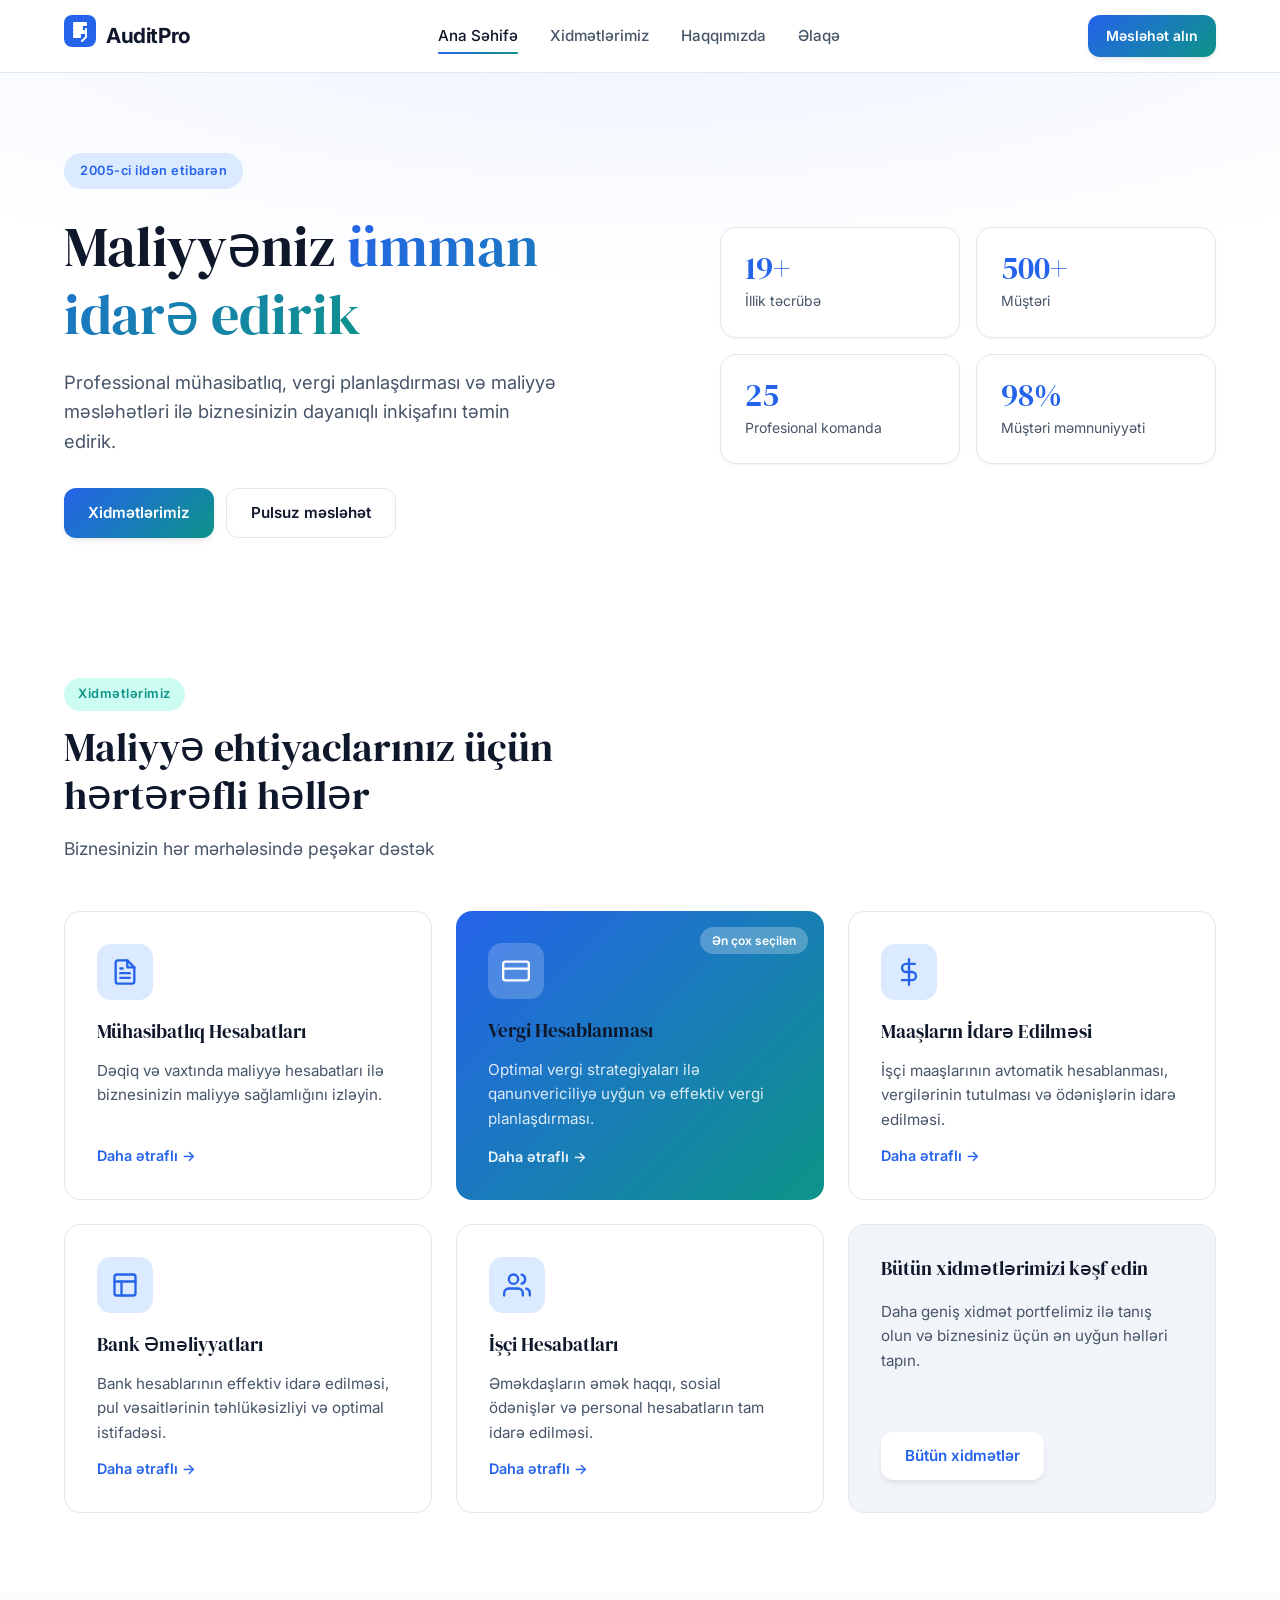
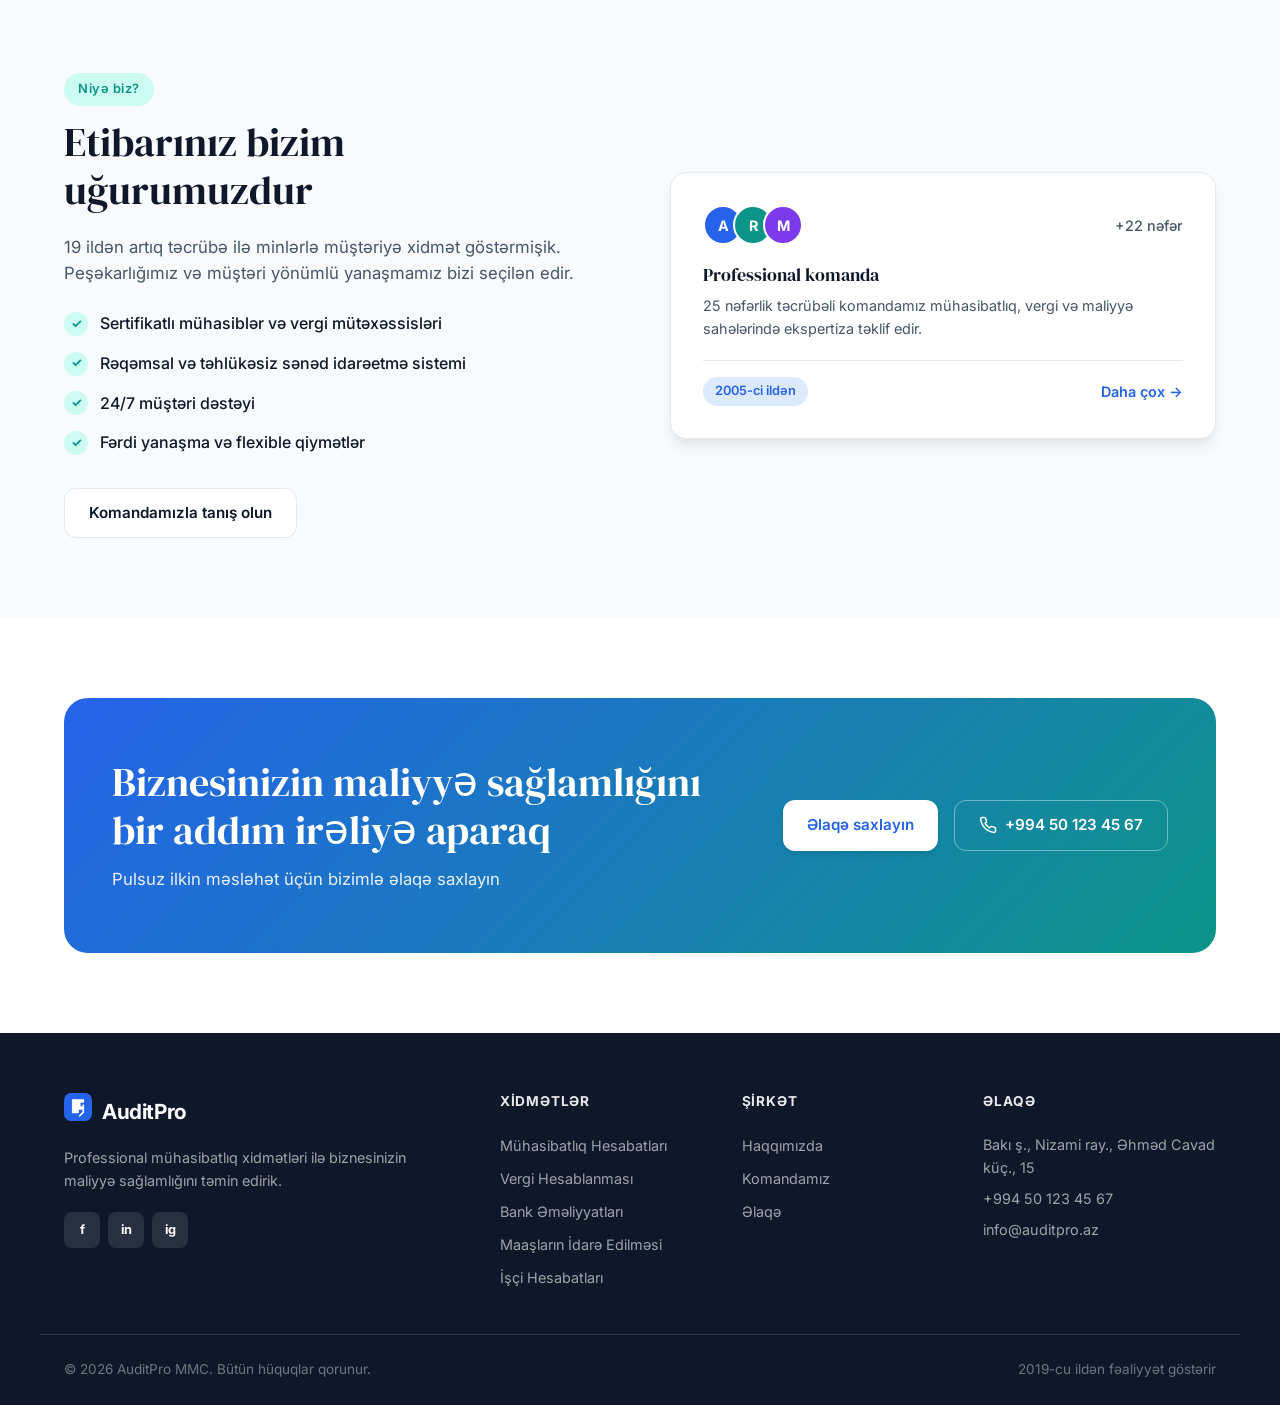
==== commit ef3bdd9a: "feat: build AuditPro accounting company website with 4 pages Co-authored-by: lotos433 <58439661+loto" ====
--- a/index.html
+++ b/index.html
@@ -1,287 +1,278 @@
 <!DOCTYPE html>
 <html lang="az">
 <head>
-  <meta charset="UTF-8">
-  <meta name="viewport" content="width=device-width, initial-scale=1.0">
-  <meta name="description" content="Professional mühasibatlıq xidmətləri - vergi hesablanması, maliyyə hesabatları, əməkhaqqı idarəetməsi">
-  <title>AccountPro - Professional Mühasibatlıq Xidmətləri</title>
-  <link rel="preconnect" href="https://fonts.googleapis.com">
-  <link rel="preconnect" href="https://fonts.gstatic.com" crossorigin>
-  <link href="https://fonts.googleapis.com/css2?family=Inter:wght@400;500;600;700;800&display=swap" rel="stylesheet">
-  <link rel="stylesheet" href="styles.css">
+  <meta charset="UTF-8" />
+  <meta name="viewport" content="width=device-width, initial-scale=1.0" />
+  <meta name="description" content="Professional mühasibatlıq xidmətləri. Vergi hesablanması, maliyyə hesabatları, işçi idarəetməsi və bank əməliyyatları." />
+  <title>AuditPro — Professional Mühasibatlıq Xidmətləri</title>
+  <link rel="preconnect" href="https://fonts.googleapis.com" />
+  <link rel="preconnect" href="https://fonts.gstatic.com" crossorigin />
+  <link href="https://fonts.googleapis.com/css2?family=Inter:wght@400;500;600;700;800&family=DM+Serif+Display&display=swap" rel="stylesheet" />
+  <link rel="stylesheet" href="styles.css" />
 </head>
 <body>
-  <header>
+  <header class="site-header">
     <div class="container header-inner">
       <a href="index.html" class="logo">
-        <div class="logo-icon">
-          <svg viewBox="0 0 24 24" fill="none" stroke="currentColor" stroke-width="2.5">
-            <path d="M9 7h6M9 11h6M9 15h6M5 3h14a2 2 0 0 1 2 2v14a2 2 0 0 1-2 2H5a2 2 0 0 1-2-2V5a2 2 0 0 1 2-2z"/>
+        <span class="logo-icon">
+          <svg width="32" height="32" viewBox="0 0 32 32" fill="none">
+            <rect width="32" height="32" rx="8" fill="url(#logoGrad)"/>
+            <path d="M10 8h12v2H10zM10 12h8v2h-8zM10 16h10v2H10zM10 20h6v2h-6zM22 14v8l-4 4" stroke="white" stroke-width="2" stroke-linecap="round" stroke-linejoin="round"/>
+            <defs>
+              <linearGradient id="logoGrad" x1="0" y1="0" x2="32" y2="32">
+                <stop stop-color="#2563EB"/>
+                <stop offset="1" stop-color="#0D9488"/>
+              </linearGradient>
+            </defs>
           </svg>
-        </div>
-        AccountPro
+        </span>
+        <span class="logo-text">AuditPro</span>
       </a>
-      <nav>
+      <nav class="nav" aria-label="Əsas menyu">
         <a href="index.html" class="active">Ana Səhifə</a>
-        <a href="services.html">Xidmətlər</a>
-        <a href="about.html">Haqqımızda</a>
-        <a href="#contact">Əlaqə</a>
+        <a href="xidmetlerimiz.html">Xidmətlərimiz</a>
+        <a href="haqqimizda.html">Haqqımızda</a>
+        <a href="elaqe.html">Əlaqə</a>
       </nav>
-      <a href="#contact" class="contact-btn">Məsləhət alın</a>
-      <button class="burger" aria-label="Menyu">
-        <span></span>
-        <span></span>
-        <span></span>
-      </button>
+      <div class="header-actions">
+        <a href="elaqe.html" class="btn btn-primary btn-sm">Məsləhət alın</a>
+        <button class="burger" id="burger" aria-label="Menyu" aria-expanded="false">
+          <span></span><span></span><span></span>
+        </button>
+      </div>
     </div>
   </header>
 
   <main>
     <section class="hero">
+      <div class="hero-bg"></div>
+      <div class="container hero-content">
+        <div class="hero-text">
+          <span class="badge">2005-ci ildən etibarən</span>
+          <h1>Maliyyəniz <span class="text-gradient">ümman idarə edirik</span></h1>
+          <p class="hero-sub">Professional mühasibatlıq, vergi planlaşdırması və maliyyə məsləhətləri ilə biznesinizin dayanıqlı inkişafını təmin edirik.</p>
+          <div class="hero-cta">
+            <a href="xidmetlerimiz.html" class="btn btn-primary">Xidmətlərimiz</a>
+            <a href="elaqe.html" class="btn btn-outline">Pulsuz məsləhət</a>
+          </div>
+        </div>
+        <div class="hero-stats">
+          <div class="stat-card">
+            <span class="stat-number">19+</span>
+            <span class="stat-label">İllik təcrübə</span>
+          </div>
+          <div class="stat-card">
+            <span class="stat-number">500+</span>
+            <span class="stat-label">Müştəri</span>
+          </div>
+          <div class="stat-card">
+            <span class="stat-number">25</span>
+            <span class="stat-label">Profesional komanda</span>
+          </div>
+          <div class="stat-card">
+            <span class="stat-number">98%</span>
+            <span class="stat-label">Müştəri məmnuniyyəti</span>
+          </div>
+        </div>
+      </div>
+    </section>
+
+    <section class="services-preview">
       <div class="container">
-        <div class="hero-grid">
-          <div class="hero-content">
-            <span class="section-badge">2005-ci ildən etibarən</span>
-            <h1>Maliyyənizlə <span class="gradient-text">peşəkar</span> davranın</h1>
-            <p>Biz mühasibatlıq hesabatlarından vergi optimallaşdırmasına, əməkhaqqı idarəetməsindən bank əməliyyatlarına qədər bütün maliyyə ehtiyaclarınız üçün hərtərəfli həllər təklif edirik. Komandamız sizin biznesinizin uğurunu dəstəkləməyə hazırdır.</p>
-            <div class="hero-stats">
-              <div class="hero-stat">
-                <strong>19+</strong>
-                <span>İllik təcrübə</span>
-              </div>
-              <div class="hero-stat">
-                <strong>500+</strong>
-                <span>Müştəri</span>
-              </div>
-              <div class="hero-stat">
-                <strong>25</strong>
-                <span>Profesional komanda</span>
-              </div>
-            </div>
-          </div>
-          <div class="hero-visual">
-            <div class="hero-card">
-              <h3>Xidmətlərimiz</h3>
-              <div class="service-preview">
-                <div class="service-preview-item">
-                  <div class="service-icon">
-                    <svg viewBox="0 0 24 24" fill="none" stroke="currentColor" stroke-width="2">
-                      <path d="M14 2H6a2 2 0 0 0-2 2v16a2 2 0 0 0 2 2h12a2 2 0 0 0 2-2V8z"/>
-                      <polyline points="14 2 14 8 20 8"/>
-                      <line x1="16" y1="13" x2="8" y2="13"/>
-                      <line x1="16" y1="17" x2="8" y2="17"/>
-                    </svg>
-                  </div>
-                  <span>Mühasibatlıq hesabatları</span>
-                </div>
-                <div class="service-preview-item">
-                  <div class="service-icon">
-                    <svg viewBox="0 0 24 24" fill="none" stroke="currentColor" stroke-width="2">
-                      <rect x="1" y="4" width="22" height="16" rx="2" ry="2"/>
-                      <line x1="1" y1="10" x2="23" y2="10"/>
-                    </svg>
-                  </div>
-                  <span>Vergi hesablanması</span>
-                </div>
-                <div class="service-preview-item">
-                  <div class="service-icon">
-                    <svg viewBox="0 0 24 24" fill="none" stroke="currentColor" stroke-width="2">
-                      <line x1="12" y1="1" x2="12" y2="23"/>
-                      <path d="M17 5H9.5a3.5 3.5 0 0 0 0 7h5a3.5 3.5 0 0 1 0 7H6"/>
-                    </svg>
-                  </div>
-                  <span>Əməkhaqqı idarəetməsi</span>
-                </div>
-                <div class="service-preview-item">
-                  <div class="service-icon">
-                    <svg viewBox="0 0 24 24" fill="none" stroke="currentColor" stroke-width="2">
-                      <path d="M21 12V7H5a2 2 0 0 1 0-4h14v4"/>
-                      <path d="M3 5v14a2 2 0 0 0 2 2h16v-5"/>
-                      <path d="M18 12a2 2 0 0 0 0 4h4v-4h-4z"/>
-                    </svg>
-                  </div>
-                  <span>Bank əməliyyatları</span>
-                </div>
-              </div>
-            </div>
-          </div>
-        </div>
-      </div>
-    </section>
-
-    <section class="section">
-      <div class="container">
-        <div class="section-header">
+        <header class="section-header">
           <span class="section-badge">Xidmətlərimiz</span>
-          <h2>Peşəkar mühasibatlıq <span class="gradient-text">xidmətləri</span></h2>
-          <p>Biznesinizin maliyyə sağlamlığını təmin etmək üçün hərtərəfli xidmətlər təklif edirik</p>
-        </div>
+          <h2>Maliyyə ehtiyaclarınız üçün <br/>hərtərəfli həllər</h2>
+          <p class="section-desc">Biznesinizin hər mərhələsində peşəkar dəstək</p>
+        </header>
         <div class="services-grid">
-          <div class="service-card" onclick="location.href='services.html'">
-            <div class="service-card-icon">
-              <svg viewBox="0 0 24 24" fill="none" stroke="currentColor" stroke-width="2">
+          <div class="service-card">
+            <div class="service-icon">
+              <svg width="28" height="28" viewBox="0 0 24 24" fill="none" stroke="currentColor" stroke-width="2" stroke-linecap="round" stroke-linejoin="round">
                 <path d="M14 2H6a2 2 0 0 0-2 2v16a2 2 0 0 0 2 2h12a2 2 0 0 0 2-2V8z"/>
                 <polyline points="14 2 14 8 20 8"/>
                 <line x1="16" y1="13" x2="8" y2="13"/>
                 <line x1="16" y1="17" x2="8" y2="17"/>
-              </svg>
-            </div>
-            <h3>Mühasibatlıq hesabatları</h3>
-            <p>Müntəzəm və dəqiq maliyyə hesabatları ilə biznesinizin vəziyyətini izləyin</p>
-          </div>
-          <div class="service-card" onclick="location.href='services.html'">
-            <div class="service-card-icon">
-              <svg viewBox="0 0 24 24" fill="none" stroke="currentColor" stroke-width="2">
+                <polyline points="10 9 9 9 8 9"/>
+              </svg>
+            </div>
+            <h3>Mühasibatlıq Hesabatları</h3>
+            <p>Dəqiq və vaxtında maliyyə hesabatları ilə biznesinizin maliyyə sağlamlığını izləyin.</p>
+            <a href="xidmetlerimiz.html#hesabatlar" class="service-link">Daha ətraflı →</a>
+          </div>
+          <div class="service-card featured">
+            <div class="service-icon">
+              <svg width="28" height="28" viewBox="0 0 24 24" fill="none" stroke="currentColor" stroke-width="2" stroke-linecap="round" stroke-linejoin="round">
                 <rect x="1" y="4" width="22" height="16" rx="2" ry="2"/>
                 <line x1="1" y1="10" x2="23" y2="10"/>
               </svg>
             </div>
-            <h3>Vergi hesablanması</h3>
-            <p>Vergi öhdəliklərinizi vaxtında və düzgün şəkildə hesablayın</p>
-          </div>
-          <div class="service-card" onclick="location.href='services.html'">
-            <div class="service-card-icon">
-              <svg viewBox="0 0 24 24" fill="none" stroke="currentColor" stroke-width="2">
+            <span class="featured-badge">Ən çox seçilən</span>
+            <h3>Vergi Hesablanması</h3>
+            <p>Optimal vergi strategiyaları ilə qanunvericiliyə uyğun və effektiv vergi planlaşdırması.</p>
+            <a href="xidmetlerimiz.html#vergi" class="service-link">Daha ətraflı →</a>
+          </div>
+          <div class="service-card">
+            <div class="service-icon">
+              <svg width="28" height="28" viewBox="0 0 24 24" fill="none" stroke="currentColor" stroke-width="2" stroke-linecap="round" stroke-linejoin="round">
                 <line x1="12" y1="1" x2="12" y2="23"/>
                 <path d="M17 5H9.5a3.5 3.5 0 0 0 0 7h5a3.5 3.5 0 0 1 0 7H6"/>
               </svg>
             </div>
-            <h3>Əməkhaqqı idarəetməsi</h3>
-            <p>Əməkhaqqı hesablanması və ödənişlərin idarə edilməsi</p>
-          </div>
-          <div class="service-card" onclick="location.href='services.html'">
-            <div class="service-card-icon">
-              <svg viewBox="0 0 24 24" fill="none" stroke="currentColor" stroke-width="2">
-                <path d="M21 12V7H5a2 2 0 0 1 0-4h14v4"/>
-                <path d="M3 5v14a2 2 0 0 0 2 2h16v-5"/>
-                <path d="M18 12a2 2 0 0 0 0 4h4v-4h-4z"/>
-              </svg>
-            </div>
-            <h3>Bank əməliyyatları</h3>
-            <p>Bank hesablarınızın idarə edilməsi və əməliyyatların monitorinqi</p>
-          </div>
-          <div class="service-card" onclick="location.href='services.html'">
-            <div class="service-card-icon">
-              <svg viewBox="0 0 24 24" fill="none" stroke="currentColor" stroke-width="2">
+            <h3>Maaşların İdarə Edilməsi</h3>
+            <p>İşçi maaşlarının avtomatik hesablanması, vergilərinin tutulması və ödənişlərin idarə edilməsi.</p>
+            <a href="xidmetlerimiz.html#maas" class="service-link">Daha ətraflı →</a>
+          </div>
+          <div class="service-card">
+            <div class="service-icon">
+              <svg width="28" height="28" viewBox="0 0 24 24" fill="none" stroke="currentColor" stroke-width="2" stroke-linecap="round" stroke-linejoin="round">
+                <rect x="3" y="3" width="18" height="18" rx="2" ry="2"/>
+                <line x1="3" y1="9" x2="21" y2="9"/>
+                <line x1="9" y1="21" x2="9" y2="9"/>
+              </svg>
+            </div>
+            <h3>Bank Əməliyyatları</h3>
+            <p>Bank hesablarının effektiv idarə edilməsi, pul vəsaitlərinin təhlükəsizliyi və optimal istifadəsi.</p>
+            <a href="xidmetlerimiz.html#bank" class="service-link">Daha ətraflı →</a>
+          </div>
+          <div class="service-card">
+            <div class="service-icon">
+              <svg width="28" height="28" viewBox="0 0 24 24" fill="none" stroke="currentColor" stroke-width="2" stroke-linecap="round" stroke-linejoin="round">
                 <path d="M17 21v-2a4 4 0 0 0-4-4H5a4 4 0 0 0-4 4v2"/>
                 <circle cx="9" cy="7" r="4"/>
                 <path d="M23 21v-2a4 4 0 0 0-3-3.87"/>
                 <path d="M16 3.13a4 4 0 0 1 0 7.75"/>
               </svg>
             </div>
-            <h3>İşçi hesabatları</h3>
-            <p>İşçilərin əmək fəaliyyəti haqqında hesabatların aparılması</p>
-          </div>
-          <div class="service-card" onclick="location.href='services.html'">
-            <div class="service-card-icon">
-              <svg viewBox="0 0 24 24" fill="none" stroke="currentColor" stroke-width="2">
-                <circle cx="12" cy="12" r="10"/>
-                <polyline points="12 6 12 12 16 14"/>
-              </svg>
-            </div>
-            <h3>Vergi auditi</h3>
-            <p>Vergi risklərinin qiymətləndirilməsi və optimallaşdırma</p>
-          </div>
-        </div>
-      </div>
-    </section>
-
-    <section class="section section-alt">
+            <h3>İşçi Hesabatları</h3>
+            <p>Əməkdaşların əmək haqqı, sosial ödənişlər və personal hesabatların tam idarə edilməsi.</p>
+            <a href="xidmetlerimiz.html#isci" class="service-link">Daha ətraflı →</a>
+          </div>
+          <div class="service-card cta-card">
+            <h3>Bütün xidmətlərimizi kəşf edin</h3>
+            <p>Daha geniş xidmət portfelimiz ilə tanış olun və biznesiniz üçün ən uyğun həlləri tapın.</p>
+            <a href="xidmetlerimiz.html" class="btn btn-white">Bütün xidmətlər</a>
+          </div>
+        </div>
+      </div>
+    </section>
+
+    <section class="why-us">
       <div class="container">
-        <div class="section-header">
-          <span class="section-badge">Niyə bizi seçməlisiniz</span>
-          <h2>İnkişafınız üçün <span class="gradient-text">etibarlı tərəfdaş</span></h2>
-          <p>19 ildən artıq təcrübə ilə biz sizin maliyyə ehtiyaclarınıza peşəkar yanaşırıq</p>
-        </div>
         <div class="why-grid">
-          <div class="why-item">
-            <div class="why-icon">
-              <svg viewBox="0 0 24 24" fill="none" stroke="currentColor" stroke-width="2">
-                <path d="M22 11.08V12a10 10 0 1 1-5.93-9.14"/>
-                <polyline points="22 4 12 14.01 9 11.01"/>
-              </svg>
-            </div>
-            <h3>Dəqiqlik</h3>
-            <p>Hər bir hesabatda yüksək dəqiqlik və diqqətlilik</p>
-          </div>
-          <div class="why-item">
-            <div class="why-icon">
-              <svg viewBox="0 0 24 24" fill="none" stroke="currentColor" stroke-width="2">
-                <circle cx="12" cy="12" r="10"/>
-                <polyline points="12 6 12 12 16 14"/>
-              </svg>
-            </div>
-            <h3>Vaxtında xidmət</h3>
-            <p>Bütün öhdəliklər vaxtında və keyfiyyətlə yerinə yetirilir</p>
-          </div>
-          <div class="why-item">
-            <div class="why-icon">
-              <svg viewBox="0 0 24 24" fill="none" stroke="currentColor" stroke-width="2">
-                <path d="M12 22s8-4 8-10V5l-8-3-8 3v7c0 6 8 10 8 10z"/>
-              </svg>
-            </div>
-            <h3>Məxfilik</h3>
-            <p>Müştəri məlumatlarının tam məxfiliyi təmin edilir</p>
-          </div>
-          <div class="why-item">
-            <div class="why-icon">
-              <svg viewBox="0 0 24 24" fill="none" stroke="currentColor" stroke-width="2">
-                <path d="M21 15a2 2 0 0 1-2 2H7l-4 4V5a2 2 0 0 1 2-2h14a2 2 0 0 1 2 2z"/>
-              </svg>
-            </div>
-            <h3>Dəstək</h3>
-            <p>Hər zaman əlaqədəyik və suallarınızı cavablandırırıq</p>
-          </div>
-        </div>
-      </div>
-    </section>
-
-    <section class="cta-section" id="contact">
+          <div class="why-content">
+            <span class="section-badge">Niyə biz?</span>
+            <h2>Etibarınız bizim <br/>uğurumuzdur</h2>
+            <p class="why-text">19 ildən artıq təcrübə ilə minlərlə müştəriyə xidmət göstərmişik. Peşəkarlığımız və müştəri yönümlü yanaşmamız bizi seçilən edir.</p>
+            <ul class="why-list">
+              <li>
+                <span class="check-icon">✓</span>
+                <span>Sertifikatlı mühasiblər və vergi mütəxəssisləri</span>
+              </li>
+              <li>
+                <span class="check-icon">✓</span>
+                <span>Rəqəmsal və təhlükəsiz sənəd idarəetmə sistemi</span>
+              </li>
+              <li>
+                <span class="check-icon">✓</span>
+                <span>24/7 müştəri dəstəyi</span>
+              </li>
+              <li>
+                <span class="check-icon">✓</span>
+                <span>Fərdi yanaşma və flexible qiymətlər</span>
+              </li>
+            </ul>
+            <a href="haqqimizda.html" class="btn btn-outline">Komandamızla tanış olun</a>
+          </div>
+          <div class="why-image">
+            <div class="about-preview-card">
+              <div class="about-card-header">
+                <div class="avatar-group">
+                  <div class="avatar" style="background: #2563EB;">A</div>
+                  <div class="avatar" style="background: #0D9488;">R</div>
+                  <div class="avatar" style="background: #7C3AED;">M</div>
+                </div>
+                <span>+22 nəfər</span>
+              </div>
+              <h4>Professional komanda</h4>
+              <p>25 nəfərlik təcrübəli komandamız mühasibatlıq, vergi və maliyyə sahələrində ekspertiza təklif edir.</p>
+              <div class="about-card-footer">
+                <span class="years-badge">2005-ci ildən</span>
+                <a href="haqqimizda.html">Daha çox →</a>
+              </div>
+            </div>
+          </div>
+        </div>
+      </div>
+    </section>
+
+    <section class="cta-section">
       <div class="container">
-        <h2>Maliyyəniz üçün doğru həll tapın</h2>
-        <p>Biznesinizin maliyyə idarəetməsində sizə kömək etmək üçün buradayıq. İlk məsləhət pulsuzdur.</p>
-        <a href="tel:+994501234567" class="cta-btn">+994 50 123 45 67</a>
+        <div class="cta-box">
+          <div class="cta-content">
+            <h2>Biznesinizin maliyyə sağlamlığını<br/>bir addım irəliyə aparaq</h2>
+            <p>Pulsuz ilkin məsləhət üçün bizimlə əlaqə saxlayın</p>
+          </div>
+          <div class="cta-actions">
+            <a href="elaqe.html" class="btn btn-white">Əlaqə saxlayın</a>
+            <a href="tel:+994501234567" class="btn btn-ghost-white">
+              <svg width="18" height="18" viewBox="0 0 24 24" fill="none" stroke="currentColor" stroke-width="2"><path d="M22 16.92v3a2 2 0 0 1-2.18 2 19.79 19.79 0 0 1-8.63-3.07 19.5 19.5 0 0 1-6-6 19.79 19.79 0 0 1-3.07-8.67A2 2 0 0 1 4.11 2h3a2 2 0 0 1 2 1.72 12.84 12.84 0 0 0 .7 2.81 2 2 0 0 1-.45 2.11L8.09 9.91a16 16 0 0 0 6 6l1.27-1.27a2 2 0 0 1 2.11-.45 12.84 12.84 0 0 0 2.81.7A2 2 0 0 1 22 16.92z"/></svg>
+              +994 50 123 45 67
+            </a>
+          </div>
+        </div>
       </div>
     </section>
   </main>
 
-  <footer>
-    <div class="container">
-      <div class="footer-grid">
-        <div class="footer-brand">
-          <a href="index.html" class="logo">
-            <div class="logo-icon">
-              <svg viewBox="0 0 24 24" fill="none" stroke="currentColor" stroke-width="2.5">
-                <path d="M9 7h6M9 11h6M9 15h6M5 3h14a2 2 0 0 1 2 2v14a2 2 0 0 1-2 2H5a2 2 0 0 1-2-2V5a2 2 0 0 1 2-2z"/>
-              </svg>
-            </div>
-            AccountPro
-          </a>
-          <p>2005-ci ildən bəri Azərbaycanın aparıcı mühasibatlıq xidmətləri provayderi.</p>
-        </div>
-        <div class="footer-col">
-          <h4>Xidmətlər</h4>
-          <a href="services.html">Mühasibatlıq hesabatları</a>
-          <a href="services.html">Vergi hesablanması</a>
-          <a href="services.html">Əməkhaqqı idarəetməsi</a>
-          <a href="services.html">Bank əməliyyatları</a>
-        </div>
-        <div class="footer-col">
-          <h4>Şirkət</h4>
-          <a href="about.html">Haqqımızda</a>
-          <a href="about.html#team">Komandamız</a>
-          <a href="about.html#timeline">Tariximiz</a>
-        </div>
-        <div class="footer-col">
-          <h4>Əlaqə</h4>
-          <a href="tel:+994501234567">+994 50 123 45 67</a>
-          <a href="mailto:info@accountpro.az">info@accountpro.az</a>
-          <a href="#">Bakı, Azərbaycan</a>
-        </div>
-      </div>
-      <div class="footer-bottom">
-        © 2026 AccountPro. Bütün hüquqlar qorunur.
-      </div>
+  <footer class="site-footer">
+    <div class="container footer-grid">
+      <div class="footer-brand">
+        <a href="index.html" class="logo">
+          <span class="logo-icon">
+            <svg width="28" height="28" viewBox="0 0 32 32" fill="none">
+              <rect width="32" height="32" rx="8" fill="url(#logoGrad2)"/>
+              <path d="M10 8h12v2H10zM10 12h8v2h-8zM10 16h10v2H10zM10 20h6v2h-6zM22 14v8l-4 4" stroke="white" stroke-width="2" stroke-linecap="round" stroke-linejoin="round"/>
+              <defs>
+                <linearGradient id="logoGrad2" x1="0" y1="0" x2="32" y2="32">
+                  <stop stop-color="#2563EB"/>
+                  <stop offset="1" stop-color="#0D9488"/>
+                </linearGradient>
+              </defs>
+            </svg>
+          </span>
+          <span class="logo-text">AuditPro</span>
+        </a>
+        <p class="footer-tagline">Professional mühasibatlıq xidmətləri ilə biznesinizin maliyyə sağlamlığını təmin edirik.</p>
+        <div class="social-links">
+          <a href="#" aria-label="Facebook">f</a>
+          <a href="#" aria-label="LinkedIn">in</a>
+          <a href="#" aria-label="Instagram">ig</a>
+        </div>
+      </div>
+      <div class="footer-col">
+        <h4>Xidmətlər</h4>
+        <a href="xidmetlerimiz.html#hesabatlar">Mühasibatlıq Hesabatları</a>
+        <a href="xidmetlerimiz.html#vergi">Vergi Hesablanması</a>
+        <a href="xidmetlerimiz.html#bank">Bank Əməliyyatları</a>
+        <a href="xidmetlerimiz.html#maas">Maaşların İdarə Edilməsi</a>
+        <a href="xidmetlerimiz.html#isci">İşçi Hesabatları</a>
+      </div>
+      <div class="footer-col">
+        <h4>Şirkət</h4>
+        <a href="haqqimizda.html">Haqqımızda</a>
+        <a href="haqqimizda.html#komanda">Komandamız</a>
+        <a href="elaqe.html">Əlaqə</a>
+      </div>
+      <div class="footer-col">
+        <h4>Əlaqə</h4>
+        <p>Bakı ş., Nizami ray., Əhməd Cavad küç., 15</p>
+        <p>+994 50 123 45 67</p>
+        <p>info@auditpro.az</p>
+      </div>
+    </div>
+    <div class="container footer-bottom">
+      <p>© 2026 AuditPro MMC. Bütün hüquqlar qorunur.</p>
+      <p>2019-cu ildən fəaliyyət göstərir</p>
     </div>
   </footer>
 
--- a/styles.css
+++ b/styles.css
@@ -1,21 +1,23 @@
 :root {
-  --bg: #fafbfc;
-  --bg-2: #ffffff;
-  --surface: #ffffff;
-  --surface-alt: #f4f6f9;
-  --text: #1a2b3c;
-  --text-secondary: #5a6b7c;
-  --muted: #8a9bac;
-  --line: rgba(0, 0, 0, 0.06);
-  --accent: #0066cc;
-  --accent-hover: #0052a3;
-  --accent-light: #e6f0fa;
-  --grad: linear-gradient(135deg, #0066cc 0%, #0099e6 100%);
+  --bg: #FFFFFF;
+  --bg-secondary: #F8FAFC;
+  --surface: #F1F5F9;
+  --text: #0F172A;
+  --text-secondary: #475569;
+  --muted: #94A3B8;
+  --line: #E2E8F0;
+  --primary: #2563EB;
+  --primary-light: #DBEAFE;
+  --primary-dark: #1D4ED8;
+  --secondary: #0D9488;
+  --secondary-light: #CCFBF1;
+  --grad: linear-gradient(135deg, #2563EB 0%, #0D9488 100%);
   --radius: 16px;
   --radius-sm: 10px;
   --maxw: 1200px;
-  --shadow: 0 4px 24px rgba(0, 0, 0, 0.06);
-  --shadow-hover: 0 8px 32px rgba(0, 0, 0, 0.1);
+  --shadow-sm: 0 1px 2px rgba(0,0,0,0.05);
+  --shadow: 0 4px 6px -1px rgba(0,0,0,0.07), 0 2px 4px -1px rgba(0,0,0,0.04);
+  --shadow-lg: 0 10px 15px -3px rgba(0,0,0,0.08), 0 4px 6px -2px rgba(0,0,0,0.04);
 }
 
 * { box-sizing: border-box; margin: 0; padding: 0; }
@@ -23,7 +25,7 @@
 html { scroll-behavior: smooth; }
 
 body {
-  font-family: 'Inter', -apple-system, BlinkMacSystemFont, 'Segoe UI', Roboto, sans-serif;
+  font-family: 'Inter', system-ui, -apple-system, sans-serif;
   background: var(--bg);
   color: var(--text);
   line-height: 1.6;
@@ -34,254 +36,257 @@
 img { max-width: 100%; display: block; }
 a { color: inherit; text-decoration: none; }
 button { font: inherit; cursor: pointer; border: 0; background: transparent; color: inherit; }
-ul { list-style: none; }
+input, textarea, select { font: inherit; }
 
 .container { max-width: var(--maxw); margin: 0 auto; padding: 0 24px; }
 
 h1, h2, h3, h4 {
-  font-weight: 700;
+  font-family: 'DM Serif Display', serif;
+  font-weight: 400;
   line-height: 1.2;
-  letter-spacing: -0.02em;
+  color: var(--text);
 }
 
 h1 { font-size: clamp(2.2rem, 5vw, 3.5rem); }
-h2 { font-size: clamp(1.8rem, 3vw, 2.5rem); }
-h3 { font-size: 1.3rem; }
-
-.section-badge {
-  display: inline-block;
-  padding: 6px 16px;
-  background: var(--accent-light);
-  color: var(--accent);
-  border-radius: 999px;
-  font-size: 0.8rem;
-  font-weight: 600;
-  letter-spacing: 0.04em;
-  margin-bottom: 16px;
-}
-
-.gradient-text {
+h2 { font-size: clamp(1.8rem, 3.5vw, 2.5rem); }
+h3 { font-size: 1.25rem; }
+
+.text-gradient {
   background: var(--grad);
   -webkit-background-clip: text;
   background-clip: text;
   color: transparent;
 }
 
-header {
-  position: fixed;
+/* ===== Header ===== */
+.site-header {
+  position: sticky;
   top: 0;
-  left: 0;
-  right: 0;
-  z-index: 100;
+  z-index: 50;
   background: rgba(255, 255, 255, 0.95);
   backdrop-filter: blur(12px);
   border-bottom: 1px solid var(--line);
 }
-
 .header-inner {
   display: flex;
   align-items: center;
   justify-content: space-between;
   height: 72px;
+  gap: 24px;
+}
+.logo {
+  display: flex;
+  align-items: center;
+  gap: 10px;
+  font-weight: 700;
+  font-size: 1.3rem;
+  color: var(--text);
+}
+.logo-icon { flex-shrink: 0; }
+.logo-text { letter-spacing: -0.02em; }
+
+.nav {
+  display: flex;
   gap: 32px;
-}
-
-.logo {
-  font-size: 1.5rem;
-  font-weight: 800;
-  color: var(--text);
-  display: flex;
-  align-items: center;
-  gap: 8px;
-}
-
-.logo-icon {
-  width: 36px;
-  height: 36px;
-  background: var(--grad);
-  border-radius: 10px;
-  display: flex;
-  align-items: center;
-  justify-content: center;
-}
-
-.logo-icon svg { width: 20px; height: 20px; color: white; }
-
-nav { display: flex; gap: 32px; }
-
-nav a {
+  font-weight: 500;
   font-size: 0.95rem;
-  font-weight: 500;
+}
+.nav a {
+  position: relative;
+  padding: 6px 0;
   color: var(--text-secondary);
-  transition: color 0.2s;
-  position: relative;
-  padding: 4px 0;
-}
-
-nav a:hover, nav a.active { color: var(--accent); }
-
-nav a::after {
+  transition: color .2s;
+}
+.nav a:hover, .nav a.active { color: var(--text); }
+.nav a::after {
   content: '';
   position: absolute;
-  bottom: -2px;
-  left: 0;
-  width: 0;
-  height: 2px;
-  background: var(--accent);
-  transition: width 0.25s;
-}
-
-nav a:hover::after, nav a.active::after { width: 100%; }
-
-.contact-btn {
-  padding: 10px 20px;
-  background: var(--accent);
-  color: white;
-  border-radius: 10px;
-  font-weight: 600;
-  font-size: 0.9rem;
-  transition: background 0.2s, transform 0.15s;
-}
-
-.contact-btn:hover { background: var(--accent-hover); transform: translateY(-1px); }
+  left: 0; bottom: 0;
+  width: 0; height: 2px;
+  background: var(--grad);
+  transition: width .25s;
+  border-radius: 2px;
+}
+.nav a:hover::after, .nav a.active::after { width: 100%; }
+
+.header-actions { display: flex; align-items: center; gap: 12px; }
+
+.btn {
+  display: inline-flex;
+  align-items: center;
+  justify-content: center;
+  gap: 8px;
+  padding: 12px 24px;
+  border-radius: 12px;
+  font-weight: 600;
+  font-size: 0.95rem;
+  transition: all .2s;
+  white-space: nowrap;
+}
+.btn:hover { transform: translateY(-1px); }
+.btn:active { transform: translateY(0); }
+.btn-sm { padding: 10px 18px; font-size: 0.875rem; }
+.btn-full { width: 100%; }
+.btn-primary {
+  background: var(--grad);
+  color: #fff;
+  box-shadow: var(--shadow);
+}
+.btn-primary:hover {
+  box-shadow: var(--shadow-lg);
+}
+.btn-outline {
+  border: 1.5px solid var(--line);
+  color: var(--text);
+  background: var(--bg);
+}
+.btn-outline:hover { border-color: var(--primary); color: var(--primary); }
+.btn-white {
+  background: #fff;
+  color: var(--primary);
+  box-shadow: var(--shadow);
+}
+.btn-white:hover { box-shadow: var(--shadow-lg); }
+.btn-ghost-white {
+  border: 1.5px solid rgba(255,255,255,0.4);
+  color: #fff;
+  background: transparent;
+}
+.btn-ghost-white:hover { background: rgba(255,255,255,0.1); }
 
 .burger {
   display: none;
+  width: 40px; height: 40px;
   flex-direction: column;
   gap: 5px;
-  padding: 8px;
-  cursor: pointer;
-}
-
+  align-items: center;
+  justify-content: center;
+  border-radius: 10px;
+  transition: background .2s;
+}
+.burger:hover { background: var(--surface); }
 .burger span {
-  width: 24px;
-  height: 2px;
+  display: block;
+  width: 22px; height: 2px;
   background: var(--text);
   border-radius: 2px;
-  transition: all 0.3s;
-}
-
-.burger.open span:nth-child(1) { transform: rotate(45deg) translate(5px, 5px); }
+  transition: transform .25s, opacity .2s;
+}
+.burger.open span:nth-child(1) { transform: translateY(7px) rotate(45deg); }
 .burger.open span:nth-child(2) { opacity: 0; }
-.burger.open span:nth-child(3) { transform: rotate(-45deg) translate(5px, -5px); }
-
-main { padding-top: 72px; }
-
+.burger.open span:nth-child(3) { transform: translateY(-7px) rotate(-45deg); }
+
+.badge {
+  display: inline-block;
+  padding: 8px 16px;
+  border-radius: 100px;
+  font-size: 0.8rem;
+  font-weight: 600;
+  letter-spacing: 0.04em;
+  background: var(--primary-light);
+  color: var(--primary);
+}
+
+/* ===== Hero ===== */
 .hero {
+  position: relative;
   padding: 80px 0 60px;
-  background: linear-gradient(180deg, var(--surface-alt) 0%, var(--bg) 100%);
-}
-
-.hero-grid {
+  overflow: hidden;
+}
+.hero-bg {
+  position: absolute;
+  inset: 0;
+  background: radial-gradient(ellipse 80% 50% at 50% -10%, rgba(37, 99, 235, 0.08), transparent);
+  pointer-events: none;
+}
+.hero-content {
+  position: relative;
+  z-index: 1;
   display: grid;
   grid-template-columns: 1.2fr 1fr;
-  gap: 64px;
-  align-items: center;
-}
-
-.hero-content { max-width: 560px; }
-
-.hero-content h1 { margin-bottom: 24px; }
-
-.hero-content p {
+  gap: 60px;
+  align-items: center;
+}
+.hero-text .badge { margin-bottom: 24px; }
+.hero-text h1 { margin-bottom: 20px; }
+.hero-sub {
+  color: var(--text-secondary);
+  font-size: 1.15rem;
+  margin-bottom: 32px;
+  max-width: 500px;
+}
+.hero-cta { display: flex; gap: 12px; flex-wrap: wrap; }
+
+.hero-stats {
+  display: grid;
+  grid-template-columns: 1fr 1fr;
+  gap: 16px;
+}
+.stat-card {
+  background: var(--bg);
+  border: 1px solid var(--line);
+  border-radius: var(--radius);
+  padding: 24px;
+  display: flex;
+  flex-direction: column;
+  gap: 6px;
+  transition: all .2s;
+  box-shadow: var(--shadow-sm);
+}
+.stat-card:hover {
+  border-color: var(--primary);
+  box-shadow: var(--shadow);
+  transform: translateY(-2px);
+}
+.stat-number {
+  font-family: 'DM Serif Display', serif;
+  font-size: 2rem;
+  color: var(--primary);
+  line-height: 1;
+}
+.stat-label {
+  font-size: 0.875rem;
+  color: var(--text-secondary);
+}
+
+/* ===== Section Header ===== */
+.section-header { margin-bottom: 48px; }
+.section-header h2 { margin: 12px 0 16px; }
+.section-header.centered { text-align: center; }
+.section-badge {
+  display: inline-block;
+  padding: 6px 14px;
+  border-radius: 100px;
+  font-size: 0.8rem;
+  font-weight: 600;
+  letter-spacing: 0.04em;
+  background: var(--secondary-light);
+  color: var(--secondary);
+}
+.section-desc {
+  color: var(--text-secondary);
   font-size: 1.1rem;
+  max-width: 500px;
+}
+.section-header.centered .section-desc { margin: 0 auto; }
+
+/* ===== Page Header ===== */
+.page-header {
+  background: var(--bg-secondary);
+  padding: 60px 0 40px;
+  text-align: center;
+}
+.page-header .badge { margin-bottom: 20px; }
+.page-header h1 { margin-bottom: 16px; }
+.page-header-desc {
   color: var(--text-secondary);
-  margin-bottom: 32px;
-  line-height: 1.7;
-}
-
-.hero-stats {
-  display: flex;
-  gap: 48px;
-  margin-top: 48px;
-  padding-top: 32px;
-  border-top: 1px solid var(--line);
-}
-
-.hero-stat strong {
-  display: block;
-  font-size: 2rem;
-  font-weight: 800;
-  color: var(--accent);
-}
-
-.hero-stat span {
-  font-size: 0.9rem;
-  color: var(--muted);
-}
-
-.hero-visual {
-  position: relative;
-}
-
-.hero-card {
-  background: white;
-  border-radius: 24px;
-  padding: 40px;
-  box-shadow: var(--shadow);
-  border: 1px solid var(--line);
-}
-
-.hero-card h3 {
-  margin-bottom: 20px;
-  color: var(--text);
-}
-
-.service-preview {
-  display: flex;
-  flex-direction: column;
-  gap: 16px;
-}
-
-.service-preview-item {
-  display: flex;
-  align-items: center;
-  gap: 16px;
-  padding: 16px;
-  background: var(--surface-alt);
-  border-radius: 12px;
-  transition: transform 0.2s, box-shadow 0.2s;
-}
-
-.service-preview-item:hover {
-  transform: translateX(4px);
-  box-shadow: var(--shadow);
-}
-
-.service-icon {
-  width: 48px;
-  height: 48px;
-  background: var(--accent-light);
-  border-radius: 12px;
-  display: flex;
-  align-items: center;
-  justify-content: center;
-  flex-shrink: 0;
-}
-
-.service-icon svg { width: 24px; height: 24px; color: var(--accent); }
-
-.service-preview-item span {
-  font-weight: 600;
-  font-size: 0.95rem;
-}
-
-.section { padding: 80px 0; }
-
-.section-alt { background: var(--surface-alt); }
-
-.section-header {
-  text-align: center;
-  max-width: 640px;
-  margin: 0 auto 56px;
-}
-
-.section-header p {
-  color: var(--text-secondary);
-  margin-top: 12px;
-  font-size: 1.05rem;
-}
-
+  font-size: 1.1rem;
+  max-width: 600px;
+  margin: 0 auto;
+}
+
+/* ===== Services Preview ===== */
+.services-preview { padding: 80px 0; }
 .services-grid {
   display: grid;
   grid-template-columns: repeat(3, 1fr);
@@ -289,567 +294,670 @@
 }
 
 .service-card {
-  background: white;
+  background: var(--bg);
+  border: 1px solid var(--line);
+  border-radius: var(--radius);
+  padding: 32px;
+  display: flex;
+  flex-direction: column;
+  gap: 12px;
+  transition: all .25s;
+  position: relative;
+}
+.service-card:hover {
+  border-color: var(--primary);
+  box-shadow: var(--shadow-lg);
+  transform: translateY(-4px);
+}
+.service-card.featured {
+  background: linear-gradient(135deg, var(--primary) 0%, var(--secondary) 100%);
+  color: #fff;
+  border: none;
+}
+.service-card.featured p { color: rgba(255,255,255,0.85); }
+.service-card.featured .service-link { color: rgba(255,255,255,0.9); }
+.service-card.cta-card {
+  background: var(--surface);
+  justify-content: center;
+  align-items: flex-start;
+}
+.service-card.cta-card h3 { margin-bottom: 8px; }
+.service-card.cta-card p { margin-bottom: 16px; }
+
+.service-icon {
+  width: 56px; height: 56px;
+  border-radius: 14px;
+  background: var(--primary-light);
+  display: flex;
+  align-items: center;
+  justify-content: center;
+  color: var(--primary);
+  margin-bottom: 8px;
+}
+.service-card.featured .service-icon {
+  background: rgba(255,255,255,0.2);
+  color: #fff;
+}
+.service-card h3 { font-size: 1.2rem; margin-bottom: 4px; }
+.service-card p { color: var(--text-secondary); font-size: 0.95rem; flex: 1; }
+.service-link {
+  font-weight: 600;
+  font-size: 0.9rem;
+  color: var(--primary);
+  margin-top: auto;
+}
+.service-link:hover { color: var(--primary-dark); }
+.featured-badge {
+  position: absolute;
+  top: 16px; right: 16px;
+  padding: 4px 12px;
+  border-radius: 100px;
+  font-size: 0.75rem;
+  font-weight: 600;
+  background: rgba(255,255,255,0.25);
+  color: #fff;
+}
+
+/* ===== Why Us ===== */
+.why-us { padding: 80px 0; background: var(--bg-secondary); }
+.why-grid {
+  display: grid;
+  grid-template-columns: 1fr 1fr;
+  gap: 60px;
+  align-items: center;
+}
+.why-content h2 { margin: 12px 0 20px; }
+.why-text { color: var(--text-secondary); font-size: 1.05rem; margin-bottom: 24px; }
+.why-list {
+  list-style: none;
+  display: flex;
+  flex-direction: column;
+  gap: 14px;
+  margin-bottom: 32px;
+}
+.why-list li {
+  display: flex;
+  align-items: center;
+  gap: 12px;
+  font-weight: 500;
+}
+.check-icon {
+  width: 24px; height: 24px;
+  border-radius: 50%;
+  background: var(--secondary-light);
+  color: var(--secondary);
+  display: flex;
+  align-items: center;
+  justify-content: center;
+  font-size: 0.8rem;
+  font-weight: 700;
+  flex-shrink: 0;
+}
+
+.about-preview-card {
+  background: var(--bg);
   border-radius: var(--radius);
   padding: 32px;
   border: 1px solid var(--line);
-  transition: transform 0.25s, box-shadow 0.25s;
-  cursor: pointer;
-}
-
-.service-card:hover {
+  box-shadow: var(--shadow-lg);
+}
+.about-card-header {
+  display: flex;
+  align-items: center;
+  justify-content: space-between;
+  margin-bottom: 20px;
+}
+.avatar-group { display: flex; }
+.avatar {
+  width: 40px; height: 40px;
+  border-radius: 50%;
+  display: flex;
+  align-items: center;
+  justify-content: center;
+  color: #fff;
+  font-weight: 700;
+  font-size: 0.9rem;
+  border: 2px solid var(--bg);
+  margin-left: -10px;
+}
+.avatar:first-child { margin-left: 0; }
+.about-card-header span { font-size: 0.9rem; color: var(--text-secondary); font-weight: 500; }
+.about-preview-card h4 { font-size: 1.1rem; margin-bottom: 8px; }
+.about-preview-card p { color: var(--text-secondary); font-size: 0.9rem; margin-bottom: 20px; }
+.about-card-footer {
+  display: flex;
+  align-items: center;
+  justify-content: space-between;
+  padding-top: 16px;
+  border-top: 1px solid var(--line);
+}
+.years-badge {
+  padding: 4px 12px;
+  border-radius: 100px;
+  font-size: 0.8rem;
+  font-weight: 600;
+  background: var(--primary-light);
+  color: var(--primary);
+}
+.about-card-footer a { font-weight: 600; color: var(--primary); font-size: 0.9rem; }
+
+/* ===== CTA Section ===== */
+.cta-section { padding: 80px 0; }
+.cta-box {
+  background: var(--grad);
+  border-radius: 24px;
+  padding: 60px 48px;
+  display: flex;
+  align-items: center;
+  justify-content: space-between;
+  gap: 40px;
+  color: #fff;
+}
+.cta-content h2 { color: #fff; margin-bottom: 12px; }
+.cta-content p { opacity: 0.9; font-size: 1.05rem; }
+.cta-actions { display: flex; gap: 16px; flex-shrink: 0; }
+
+/* ===== Services List (Xidmetler) ===== */
+.services-list { padding: 60px 0 80px; }
+
+.accordion { display: flex; flex-direction: column; gap: 12px; }
+
+.accordion-item {
+  background: var(--bg);
+  border: 1px solid var(--line);
+  border-radius: var(--radius);
+  overflow: hidden;
+  transition: all .25s;
+}
+.accordion-item:hover { border-color: var(--primary); }
+.accordion-item.open { border-color: var(--primary); box-shadow: var(--shadow-lg); }
+
+.accordion-trigger {
+  width: 100%;
+  display: flex;
+  align-items: center;
+  justify-content: space-between;
+  padding: 24px 28px;
+  text-align: left;
+  transition: background .2s;
+}
+.accordion-trigger:hover { background: var(--bg-secondary); }
+
+.accordion-header { display: flex; align-items: center; gap: 16px; }
+.accordion-icon {
+  width: 48px; height: 48px;
+  border-radius: 12px;
+  background: var(--primary-light);
+  display: flex;
+  align-items: center;
+  justify-content: center;
+  color: var(--primary);
+  flex-shrink: 0;
+}
+.accordion-title { display: flex; flex-direction: column; gap: 4px; }
+.accordion-title h3 { font-size: 1.15rem; }
+.accordion-tag {
+  font-size: 0.75rem;
+  font-weight: 600;
+  padding: 3px 10px;
+  border-radius: 100px;
+  background: var(--surface);
+  color: var(--text-secondary);
+  width: fit-content;
+}
+.accordion-tag.popular { background: var(--primary-light); color: var(--primary); }
+.accordion-arrow {
+  color: var(--muted);
+  transition: transform .3s;
+  flex-shrink: 0;
+}
+.accordion-item.open .accordion-arrow { transform: rotate(180deg); color: var(--primary); }
+
+.accordion-content {
+  max-height: 0;
+  overflow: hidden;
+  transition: max-height .35s ease-out;
+}
+.accordion-item.open .accordion-content { max-height: 600px; }
+
+.accordion-inner {
+  padding: 0 28px 28px;
+  display: grid;
+  grid-template-columns: 1.5fr 1fr;
+  gap: 40px;
+  border-top: 1px solid var(--line);
+  padding-top: 28px;
+}
+.accordion-desc p { color: var(--text-secondary); margin-bottom: 16px; }
+.accordion-desc h4 {
+  font-family: 'Inter', sans-serif;
+  font-weight: 600;
+  font-size: 0.95rem;
+  margin-bottom: 12px;
+}
+.accordion-desc ul {
+  list-style: none;
+  display: flex;
+  flex-direction: column;
+  gap: 8px;
+}
+.accordion-desc ul li {
+  display: flex;
+  align-items: center;
+  gap: 8px;
+  color: var(--text-secondary);
+  font-size: 0.95rem;
+}
+.accordion-desc ul li::before {
+  content: '✓';
+  color: var(--secondary);
+  font-weight: 700;
+  font-size: 0.85rem;
+}
+
+.accordion-meta {
+  display: flex;
+  flex-direction: column;
+  gap: 20px;
+  justify-content: center;
+}
+.meta-item { display: flex; flex-direction: column; gap: 4px; }
+.meta-label { font-size: 0.8rem; color: var(--muted); font-weight: 500; text-transform: uppercase; letter-spacing: 0.05em; }
+.meta-value { font-weight: 700; font-size: 1.1rem; color: var(--text); }
+.accordion-meta .btn { margin-top: 8px; }
+
+/* ===== Custom Service Box ===== */
+.custom-service { padding: 0 0 80px; }
+.custom-service-box {
+  background: var(--surface);
+  border-radius: var(--radius);
+  padding: 48px;
+  display: flex;
+  align-items: center;
+  justify-content: space-between;
+  gap: 40px;
+}
+.custom-service-content h2 { font-size: 1.6rem; margin-bottom: 8px; }
+.custom-service-content p { color: var(--text-secondary); max-width: 500px; }
+
+/* ===== About Story ===== */
+.about-story { padding: 80px 0; }
+.story-grid {
+  display: grid;
+  grid-template-columns: 1fr 1fr;
+  gap: 60px;
+  align-items: start;
+}
+.story-content h2 { margin-bottom: 20px; }
+.story-content p { color: var(--text-secondary); margin-bottom: 16px; font-size: 1.02rem; }
+
+.story-timeline {
+  display: flex;
+  flex-direction: column;
+  gap: 0;
+  position: relative;
+  padding-left: 32px;
+}
+.story-timeline::before {
+  content: '';
+  position: absolute;
+  left: 7px; top: 8px; bottom: 8px;
+  width: 2px;
+  background: var(--line);
+}
+.timeline-item { position: relative; padding-bottom: 28px; }
+.timeline-item::before {
+  content: '';
+  position: absolute;
+  left: -28px; top: 6px;
+  width: 16px; height: 16px;
+  border-radius: 50%;
+  background: var(--primary);
+  border: 3px solid var(--bg);
+}
+.timeline-year {
+  display: inline-block;
+  font-family: 'DM Serif Display', serif;
+  font-size: 1.1rem;
+  color: var(--primary);
+  margin-bottom: 6px;
+}
+.timeline-content h4 { font-size: 1rem; margin-bottom: 4px; }
+.timeline-content p { font-size: 0.9rem; color: var(--text-secondary); }
+
+/* ===== Values ===== */
+.about-values { padding: 80px 0; background: var(--bg-secondary); }
+.values-grid {
+  display: grid;
+  grid-template-columns: repeat(4, 1fr);
+  gap: 24px;
+}
+.value-card {
+  background: var(--bg);
+  border-radius: var(--radius);
+  padding: 28px;
+  border: 1px solid var(--line);
+  transition: all .25s;
+}
+.value-card:hover {
+  border-color: var(--primary);
+  box-shadow: var(--shadow-lg);
   transform: translateY(-4px);
-  box-shadow: var(--shadow-hover);
-}
-
-.service-card-icon {
-  width: 56px;
-  height: 56px;
-  background: var(--accent-light);
+}
+.value-icon {
+  width: 56px; height: 56px;
   border-radius: 14px;
-  display: flex;
-  align-items: center;
-  justify-content: center;
-  margin-bottom: 20px;
-}
-
-.service-card-icon svg { width: 28px; height: 28px; color: var(--accent); }
-
-.service-card h3 { margin-bottom: 12px; }
-
-.service-card p {
+  background: var(--primary-light);
+  display: flex;
+  align-items: center;
+  justify-content: center;
+  color: var(--primary);
+  margin-bottom: 16px;
+}
+.value-card h3 { font-size: 1.1rem; margin-bottom: 8px; }
+.value-card p { color: var(--text-secondary); font-size: 0.9rem; }
+
+/* ===== Team ===== */
+.about-team { padding: 80px 0; }
+.team-grid {
+  display: grid;
+  grid-template-columns: repeat(6, 1fr);
+  gap: 24px;
+  margin-bottom: 40px;
+}
+.team-card {
+  text-align: center;
+  padding: 24px 16px;
+  border-radius: var(--radius);
+  border: 1px solid var(--line);
+  background: var(--bg);
+  transition: all .25s;
+}
+.team-card:hover {
+  border-color: var(--primary);
+  transform: translateY(-4px);
+  box-shadow: var(--shadow-lg);
+}
+.team-avatar {
+  width: 64px; height: 64px;
+  border-radius: 50%;
+  display: flex;
+  align-items: center;
+  justify-content: center;
+  color: #fff;
+  font-weight: 700;
+  font-size: 1.1rem;
+  margin: 0 auto 16px;
+}
+.team-card h4 { font-size: 1rem; margin-bottom: 4px; }
+.team-role {
+  display: block;
+  font-size: 0.8rem;
+  font-weight: 600;
+  color: var(--primary);
+  margin-bottom: 8px;
+}
+.team-card p { font-size: 0.8rem; color: var(--text-secondary); }
+.team-cta { text-align: center; }
+.team-cta p { color: var(--text-secondary); margin-bottom: 16px; }
+
+/* ===== Stats ===== */
+.stats-section { padding: 60px 0; background: var(--bg-secondary); }
+.stats-grid {
+  display: grid;
+  grid-template-columns: repeat(4, 1fr);
+  gap: 32px;
+}
+.stat-item { text-align: center; }
+.stat-num {
+  display: block;
+  font-family: 'DM Serif Display', serif;
+  font-size: 2.5rem;
+  color: var(--primary);
+  margin-bottom: 8px;
+}
+.stat-desc { color: var(--text-secondary); font-weight: 500; }
+
+/* ===== Contact ===== */
+.contact-section { padding: 60px 0 80px; }
+.contact-grid {
+  display: grid;
+  grid-template-columns: 1.2fr 1fr;
+  gap: 60px;
+  align-items: start;
+}
+.contact-form-wrapper h2 { font-size: 1.8rem; margin-bottom: 8px; }
+.contact-form-wrapper > p { color: var(--text-secondary); margin-bottom: 32px; }
+
+.contact-form { display: flex; flex-direction: column; gap: 20px; }
+.form-row { display: grid; grid-template-columns: 1fr 1fr; gap: 20px; }
+.form-group { display: flex; flex-direction: column; gap: 8px; }
+.form-group label {
+  font-weight: 600;
+  font-size: 0.9rem;
+  color: var(--text);
+}
+.form-group input,
+.form-group textarea,
+.form-group select {
+  padding: 14px 16px;
+  border: 1.5px solid var(--line);
+  border-radius: var(--radius-sm);
+  background: var(--bg);
+  color: var(--text);
+  transition: border-color .2s, box-shadow .2s;
+  outline: none;
+}
+.form-group input:focus,
+.form-group textarea:focus,
+.form-group select:focus {
+  border-color: var(--primary);
+  box-shadow: 0 0 0 3px rgba(37, 99, 235, 0.1);
+}
+.form-group input::placeholder,
+.form-group textarea::placeholder { color: var(--muted); }
+.form-group textarea { resize: vertical; min-height: 120px; }
+.form-status {
+  padding: 12px 16px;
+  border-radius: var(--radius-sm);
+  font-weight: 500;
+  font-size: 0.95rem;
+  display: none;
+}
+.form-status.success { display: block; background: var(--secondary-light); color: var(--secondary); }
+.form-status.error { display: block; background: #FEE2E2; color: #DC2626; }
+
+.contact-info { display: flex; flex-direction: column; gap: 24px; }
+.info-card {
+  background: var(--bg-secondary);
+  border-radius: var(--radius);
+  padding: 28px;
+  display: flex;
+  flex-direction: column;
+  gap: 20px;
+}
+.info-card h3 { font-size: 1.1rem; margin-bottom: 4px; }
+.info-item { display: flex; gap: 16px; align-items: flex-start; }
+.info-icon {
+  width: 40px; height: 40px;
+  border-radius: 10px;
+  background: var(--primary-light);
+  display: flex;
+  align-items: center;
+  justify-content: center;
+  color: var(--primary);
+  flex-shrink: 0;
+}
+.info-item strong { display: block; font-weight: 600; font-size: 0.9rem; margin-bottom: 4px; }
+.info-item p { font-size: 0.9rem; color: var(--text-secondary); line-height: 1.5; }
+
+.map-placeholder {
+  border-radius: var(--radius);
+  border: 2px dashed var(--line);
+  background: var(--bg-secondary);
+  height: 200px;
+  display: flex;
+  align-items: center;
+  justify-content: center;
+}
+.map-inner { text-align: center; color: var(--muted); }
+.map-inner svg { margin: 0 auto 12px; opacity: 0.5; }
+.map-inner p { font-size: 0.9rem; font-weight: 500; }
+
+/* ===== FAQ ===== */
+.faq-section { padding: 80px 0; background: var(--bg-secondary); }
+.faq-list { max-width: 800px; margin: 0 auto; display: flex; flex-direction: column; gap: 8px; }
+.faq-item {
+  background: var(--bg);
+  border-radius: var(--radius-sm);
+  border: 1px solid var(--line);
+  overflow: hidden;
+  transition: all .2s;
+}
+.faq-item:hover { border-color: var(--primary); }
+.faq-item.open { border-color: var(--primary); }
+.faq-trigger {
+  width: 100%;
+  display: flex;
+  align-items: center;
+  justify-content: space-between;
+  padding: 20px 24px;
+  text-align: left;
+  font-weight: 600;
+  font-size: 1rem;
+  gap: 16px;
+  transition: background .2s;
+}
+.faq-trigger:hover { background: var(--bg-secondary); }
+.faq-trigger svg {
+  flex-shrink: 0;
+  color: var(--muted);
+  transition: transform .3s;
+}
+.faq-item.open .faq-trigger svg { transform: rotate(180deg); color: var(--primary); }
+.faq-content {
+  max-height: 0;
+  overflow: hidden;
+  transition: max-height .3s ease-out;
+}
+.faq-item.open .faq-content { max-height: 200px; }
+.faq-content p {
+  padding: 0 24px 20px;
   color: var(--text-secondary);
   font-size: 0.95rem;
   line-height: 1.6;
 }
 
-.why-grid {
-  display: grid;
-  grid-template-columns: repeat(4, 1fr);
-  gap: 24px;
-}
-
-.why-item {
-  text-align: center;
-  padding: 32px 24px;
-  background: white;
-  border-radius: var(--radius);
-  border: 1px solid var(--line);
-}
-
-.why-icon {
-  width: 64px;
-  height: 64px;
-  background: var(--grad);
-  border-radius: 16px;
-  display: flex;
-  align-items: center;
-  justify-content: center;
-  margin: 0 auto 20px;
-}
-
-.why-icon svg { width: 32px; height: 32px; color: white; }
-
-.why-item h3 { margin-bottom: 8px; }
-
-.why-item p {
-  color: var(--text-secondary);
-  font-size: 0.9rem;
-}
-
-.cta-section {
-  padding: 80px 0;
-  background: var(--grad);
-  color: white;
-  text-align: center;
-}
-
-.cta-section h2 { margin-bottom: 16px; }
-
-.cta-section p {
-  max-width: 500px;
-  margin: 0 auto 32px;
-  opacity: 0.9;
-}
-
-.cta-btn {
-  display: inline-block;
-  padding: 16px 32px;
-  background: white;
-  color: var(--accent);
-  border-radius: 12px;
+/* ===== Footer ===== */
+.site-footer {
+  background: var(--text);
+  color: #fff;
+  padding: 60px 0 24px;
+}
+.footer-grid {
+  display: grid;
+  grid-template-columns: 2fr 1fr 1fr 1.2fr;
+  gap: 48px;
+  padding-bottom: 40px;
+  border-bottom: 1px solid rgba(255,255,255,0.1);
+}
+.footer-brand .logo { color: #fff; margin-bottom: 16px; }
+.footer-tagline { color: rgba(255,255,255,0.6); font-size: 0.9rem; line-height: 1.6; margin-bottom: 20px; }
+.social-links { display: flex; gap: 8px; }
+.social-links a {
+  width: 36px; height: 36px;
+  border-radius: 8px;
+  background: rgba(255,255,255,0.1);
+  display: flex;
+  align-items: center;
+  justify-content: center;
+  font-size: 0.8rem;
   font-weight: 700;
-  font-size: 1rem;
-  transition: transform 0.2s, box-shadow 0.2s;
-}
-
-.cta-btn:hover {
-  transform: translateY(-2px);
-  box-shadow: 0 8px 24px rgba(0, 0, 0, 0.15);
-}
-
-footer {
-  background: var(--text);
-  color: white;
-  padding: 64px 0 32px;
-}
-
-.footer-grid {
-  display: grid;
-  grid-template-columns: 1.5fr 1fr 1fr 1fr;
-  gap: 48px;
-  margin-bottom: 48px;
-}
-
-.footer-brand .logo { margin-bottom: 16px; }
-
-.footer-brand p {
-  color: rgba(255, 255, 255, 0.7);
-  font-size: 0.95rem;
-  max-width: 280px;
-}
+  color: #fff;
+  transition: background .2s;
+}
+.social-links a:hover { background: var(--primary); }
 
 .footer-col h4 {
-  font-size: 0.9rem;
+  font-family: 'Inter', sans-serif;
   font-weight: 700;
+  font-size: 0.85rem;
   text-transform: uppercase;
   letter-spacing: 0.06em;
   margin-bottom: 20px;
-  color: rgba(255, 255, 255, 0.5);
-}
-
+  color: rgba(255,255,255,0.9);
+}
 .footer-col a {
   display: block;
-  padding: 6px 0;
-  color: rgba(255, 255, 255, 0.8);
-  font-size: 0.95rem;
-  transition: color 0.2s;
-}
-
-.footer-col a:hover { color: white; }
+  color: rgba(255,255,255,0.6);
+  padding: 5px 0;
+  font-size: 0.9rem;
+  transition: color .2s;
+}
+.footer-col a:hover { color: #fff; }
+.footer-col p { color: rgba(255,255,255,0.6); font-size: 0.9rem; padding: 4px 0; line-height: 1.6; }
 
 .footer-bottom {
-  border-top: 1px solid rgba(255, 255, 255, 0.1);
-  padding-top: 32px;
-  text-align: center;
-  color: rgba(255, 255, 255, 0.5);
+  padding-top: 24px;
+  display: flex;
+  justify-content: space-between;
+  align-items: center;
+  color: rgba(255,255,255,0.4);
   font-size: 0.85rem;
 }
 
-@media (max-width: 960px) {
+/* ===== Responsive ===== */
+@media (max-width: 1024px) {
+  .hero-content { grid-template-columns: 1fr; gap: 40px; }
+  .hero-stats { grid-template-columns: repeat(4, 1fr); }
+  .why-grid { grid-template-columns: 1fr; }
+  .services-grid { grid-template-columns: repeat(2, 1fr); }
+  .values-grid { grid-template-columns: repeat(2, 1fr); }
+  .team-grid { grid-template-columns: repeat(3, 1fr); }
+  .contact-grid { grid-template-columns: 1fr; }
+  .cta-box { flex-direction: column; text-align: center; padding: 48px 32px; }
+  .custom-service-box { flex-direction: column; text-align: center; padding: 40px 32px; }
+  .footer-grid { grid-template-columns: 1fr 1fr; }
+}
+
+@media (max-width: 768px) {
   .nav { display: none; }
-  .contact-btn { display: none; }
   .burger { display: flex; }
-  
   .nav.open {
     display: flex;
     position: absolute;
-    top: 72px;
-    left: 0;
-    right: 0;
+    top: 72px; left: 0; right: 0;
     flex-direction: column;
-    background: white;
-    padding: 24px;
-    gap: 16px;
+    padding: 20px 24px;
+    background: var(--bg);
     border-bottom: 1px solid var(--line);
-    box-shadow: var(--shadow);
+    box-shadow: var(--shadow-lg);
+    z-index: 49;
   }
-  
-  .hero-grid { grid-template-columns: 1fr; gap: 40px; }
-  .hero-visual { order: -1; }
-  .services-grid { grid-template-columns: repeat(2, 1fr); }
-  .why-grid { grid-template-columns: repeat(2, 1fr); }
-  .footer-grid { grid-template-columns: 1fr 1fr; }
-}
-
-@media (max-width: 640px) {
+  .nav.open a { padding: 12px 0; font-size: 1rem; }
   .hero { padding: 48px 0 40px; }
-  .hero-stats { gap: 24px; flex-wrap: wrap; }
+  .hero-stats { grid-template-columns: repeat(2, 1fr); }
   .services-grid { grid-template-columns: 1fr; }
-  .why-grid { grid-template-columns: 1fr; }
-  .footer-grid { grid-template-columns: 1fr; }
-}
-
-.about-hero {
-  padding: 80px 0 60px;
-  background: linear-gradient(180deg, var(--surface-alt) 0%, var(--bg) 100%);
-  text-align: center;
-}
-
-.about-hero h1 { margin-bottom: 20px; }
-
-.about-hero p {
-  max-width: 600px;
-  margin: 0 auto;
-  color: var(--text-secondary);
-  font-size: 1.1rem;
-}
-
-.timeline {
-  position: relative;
-  max-width: 800px;
-  margin: 0 auto;
-  padding: 40px 0;
-}
-
-.timeline::before {
-  content: '';
-  position: absolute;
-  left: 50%;
-  transform: translateX(-50%);
-  width: 2px;
-  height: 100%;
-  background: var(--line);
-}
-
-.timeline-item {
-  display: flex;
-  justify-content: flex-end;
-  padding-right: calc(50% + 32px);
-  position: relative;
-  margin-bottom: 40px;
-}
-
-.timeline-item:nth-child(even) {
-  justify-content: flex-start;
-  padding-right: 0;
-  padding-left: calc(50% + 32px);
-}
-
-.timeline-dot {
-  position: absolute;
-  left: 50%;
-  transform: translateX(-50%);
-  width: 16px;
-  height: 16px;
-  background: var(--accent);
-  border-radius: 50%;
-  border: 3px solid white;
-  box-shadow: 0 0 0 3px var(--accent);
-}
-
-.timeline-content {
-  background: white;
-  padding: 24px;
-  border-radius: var(--radius);
-  border: 1px solid var(--line);
-  max-width: 350px;
-}
-
-.timeline-year {
-  font-weight: 800;
-  font-size: 1.5rem;
-  color: var(--accent);
-  margin-bottom: 8px;
-}
-
-.timeline-content h3 { margin-bottom: 8px; }
-
-.timeline-content p {
-  color: var(--text-secondary);
-  font-size: 0.9rem;
-}
-
-.team-grid {
-  display: grid;
-  grid-template-columns: repeat(4, 1fr);
-  gap: 24px;
-}
-
-.team-card {
-  background: white;
-  border-radius: var(--radius);
-  overflow: hidden;
-  border: 1px solid var(--line);
-  text-align: center;
-  transition: transform 0.25s, box-shadow 0.25s;
-}
-
-.team-card:hover {
-  transform: translateY(-4px);
-  box-shadow: var(--shadow-hover);
-}
-
-.team-avatar {
-  width: 100%;
-  aspect-ratio: 1;
-  background: var(--surface-alt);
-  display: flex;
-  align-items: center;
-  justify-content: center;
-}
-
-.team-avatar svg { width: 64px; height: 64px; color: var(--muted); }
-
-.team-info { padding: 24px; }
-
-.team-info h3 { margin-bottom: 4px; }
-
-.team-info span {
-  color: var(--accent);
-  font-size: 0.9rem;
-  font-weight: 600;
-}
-
-.team-info p {
-  color: var(--text-secondary);
-  font-size: 0.85rem;
-  margin-top: 8px;
-}
-
-.values-grid {
-  display: grid;
-  grid-template-columns: repeat(3, 1fr);
-  gap: 24px;
-}
-
-.value-card {
-  background: white;
-  border-radius: var(--radius);
-  padding: 32px;
-  border: 1px solid var(--line);
-  text-align: center;
-}
-
-.value-icon {
-  width: 72px;
-  height: 72px;
-  background: var(--accent-light);
-  border-radius: 20px;
-  display: flex;
-  align-items: center;
-  justify-content: center;
-  margin: 0 auto 24px;
-}
-
-.value-icon svg { width: 36px; height: 36px; color: var(--accent); }
-
-.value-card h3 { margin-bottom: 12px; }
-
-.value-card p { color: var(--text-secondary); font-size: 0.95rem; }
-
-.services-hero {
-  padding: 80px 0 60px;
-  background: linear-gradient(180deg, var(--surface-alt) 0%, var(--bg) 100%);
-  text-align: center;
-}
-
-.services-hero h1 { margin-bottom: 20px; }
-
-.services-hero p {
-  max-width: 600px;
-  margin: 0 auto;
-  color: var(--text-secondary);
-  font-size: 1.1rem;
-}
-
-.accordion { max-width: 800px; margin: 0 auto; }
-
-.accordion-item {
-  background: white;
-  border-radius: var(--radius);
-  border: 1px solid var(--line);
-  margin-bottom: 16px;
-  overflow: hidden;
-  transition: box-shadow 0.25s;
-}
-
-.accordion-item:hover { box-shadow: var(--shadow); }
-
-.accordion-header {
-  display: flex;
-  align-items: center;
-  justify-content: space-between;
-  padding: 24px 28px;
-  cursor: pointer;
-  transition: background 0.2s;
-}
-
-.accordion-header:hover { background: var(--surface-alt); }
-
-.accordion-title {
-  display: flex;
-  align-items: center;
-  gap: 16px;
-}
-
-.accordion-icon {
-  width: 48px;
-  height: 48px;
-  background: var(--accent-light);
-  border-radius: 12px;
-  display: flex;
-  align-items: center;
-  justify-content: center;
-  flex-shrink: 0;
-}
-
-.accordion-icon svg { width: 24px; height: 24px; color: var(--accent); }
-
-.accordion-title h3 { font-size: 1.1rem; }
-
-.accordion-arrow {
-  width: 32px;
-  height: 32px;
-  display: flex;
-  align-items: center;
-  justify-content: center;
-  border-radius: 8px;
-  background: var(--surface-alt);
-  transition: transform 0.3s, background 0.2s;
-}
-
-.accordion-arrow svg { width: 16px; height: 16px; color: var(--text-secondary); }
-
-.accordion-item.open .accordion-arrow {
-  transform: rotate(180deg);
-  background: var(--accent-light);
-}
-
-.accordion-item.open .accordion-arrow svg { color: var(--accent); }
-
-.accordion-content {
-  max-height: 0;
-  overflow: hidden;
-  transition: max-height 0.35s ease-out;
-}
-
-.accordion-body {
-  padding: 0 28px 28px;
-  color: var(--text-secondary);
-  line-height: 1.7;
-}
-
-.accordion-body ul {
-  margin-top: 16px;
-}
-
-.accordion-body li {
-  padding: 8px 0;
-  padding-left: 24px;
-  position: relative;
-}
-
-.accordion-body li::before {
-  content: '';
-  position: absolute;
-  left: 0;
-  top: 50%;
-  transform: translateY(-50%);
-  width: 8px;
-  height: 8px;
-  background: var(--accent);
-  border-radius: 50%;
-}
-
-.pricing-grid {
-  display: grid;
-  grid-template-columns: repeat(3, 1fr);
-  gap: 24px;
-}
-
-.pricing-card {
-  background: white;
-  border-radius: var(--radius);
-  padding: 40px 32px;
-  border: 1px solid var(--line);
-  text-align: center;
-  transition: transform 0.25s, box-shadow 0.25s;
-}
-
-.pricing-card:hover {
-  transform: translateY(-4px);
-  box-shadow: var(--shadow-hover);
-}
-
-.pricing-card.featured {
-  background: var(--grad);
-  color: white;
-  border-color: transparent;
-  position: relative;
-}
-
-.pricing-card.featured::before {
-  content: 'Populyar';
-  position: absolute;
-  top: -12px;
-  left: 50%;
-  transform: translateX(-50%);
-  background: white;
-  color: var(--accent);
-  padding: 4px 16px;
-  border-radius: 999px;
-  font-size: 0.8rem;
-  font-weight: 700;
-}
-
-.pricing-card h3 { margin-bottom: 8px; }
-
-.pricing-card .price {
-  font-size: 2.5rem;
-  font-weight: 800;
-  margin: 24px 0;
-}
-
-.pricing-card.featured .price { color: white; }
-
-.pricing-card .price span {
-  font-size: 1rem;
-  font-weight: 500;
-  opacity: 0.8;
-}
-
-.pricing-card ul { text-align: left; margin: 24px 0; }
-
-.pricing-card li {
-  padding: 12px 0;
-  border-bottom: 1px solid rgba(0, 0, 0, 0.06);
-  display: flex;
-  align-items: center;
-  gap: 12px;
-}
-
-.pricing-card.featured li { border-color: rgba(255, 255, 255, 0.2); }
-
-.pricing-card li svg { width: 20px; height: 20px; color: var(--accent); flex-shrink: 0; }
-
-.pricing-card.featured li svg { color: white; }
-
-.pricing-btn {
-  display: block;
-  width: 100%;
-  padding: 14px 24px;
-  background: var(--accent);
-  color: white;
-  border-radius: 10px;
-  font-weight: 600;
-  transition: background 0.2s;
-}
-
-.pricing-btn:hover { background: var(--accent-hover); }
-
-.pricing-card.featured .pricing-btn {
-  background: white;
-  color: var(--accent);
-}
-
-.pricing-card.featured .pricing-btn:hover { background: var(--surface-alt); }
-
-@media (max-width: 960px) {
-  .timeline::before { left: 20px; }
-  .timeline-item, .timeline-item:nth-child(even) {
-    padding-left: 56px;
-    padding-right: 0;
-    justify-content: flex-start;
-  }
-  .timeline-dot { left: 20px; }
+  .values-grid { grid-template-columns: 1fr; }
   .team-grid { grid-template-columns: repeat(2, 1fr); }
-  .pricing-grid { grid-template-columns: 1fr; max-width: 400px; margin: 0 auto; }
-}
-
-@media (max-width: 640px) {
-  .team-grid { grid-template-columns: 1fr; }
-  .values-grid { grid-template-columns: 1fr; }
-  .accordion-header { padding: 20px; }
-  .accordion-body { padding: 0 20px 20px; }
+  .stats-grid { grid-template-columns: repeat(2, 1fr); gap: 24px; }
+  .accordion-inner { grid-template-columns: 1fr; gap: 24px; }
+  .form-row { grid-template-columns: 1fr; }
+  .story-grid { grid-template-columns: 1fr; }
+  .footer-grid { grid-template-columns: 1fr; gap: 32px; }
+  .footer-bottom { flex-direction: column; gap: 8px; text-align: center; }
+}
+
+@media (max-width: 480px) {
+  h1 { font-size: 1.8rem; }
+  h2 { font-size: 1.5rem; }
+  section { padding: 56px 0; }
+  .hero-stats { grid-template-columns: 1fr 1fr; gap: 12px; }
+  .stat-card { padding: 18px; }
+  .stat-number { font-size: 1.5rem; }
+  .cta-box, .custom-service-box { padding: 32px 20px; }
+  .cta-actions { flex-direction: column; width: 100%; }
+  .cta-actions .btn { width: 100%; }
+  .team-grid { grid-template-columns: 1fr 1fr; }
+  .stats-grid { grid-template-columns: 1fr 1fr; }
 }
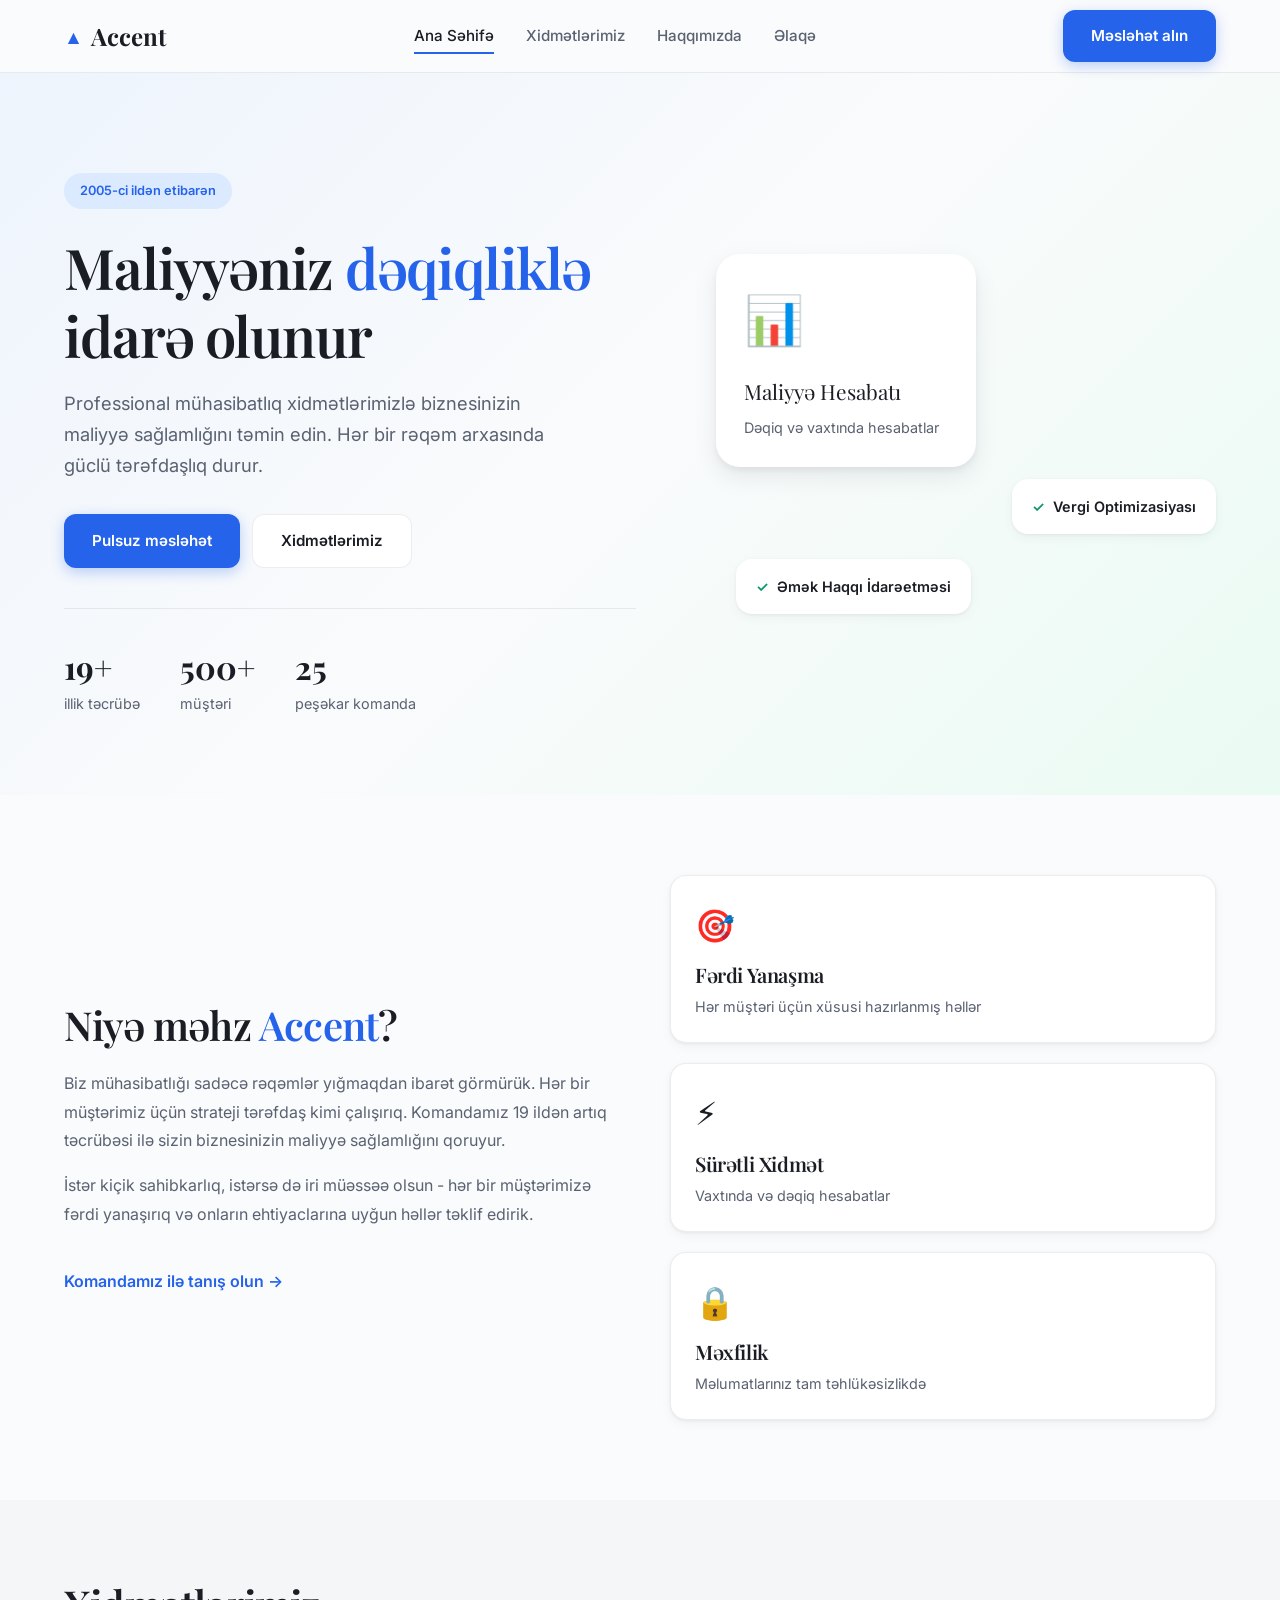
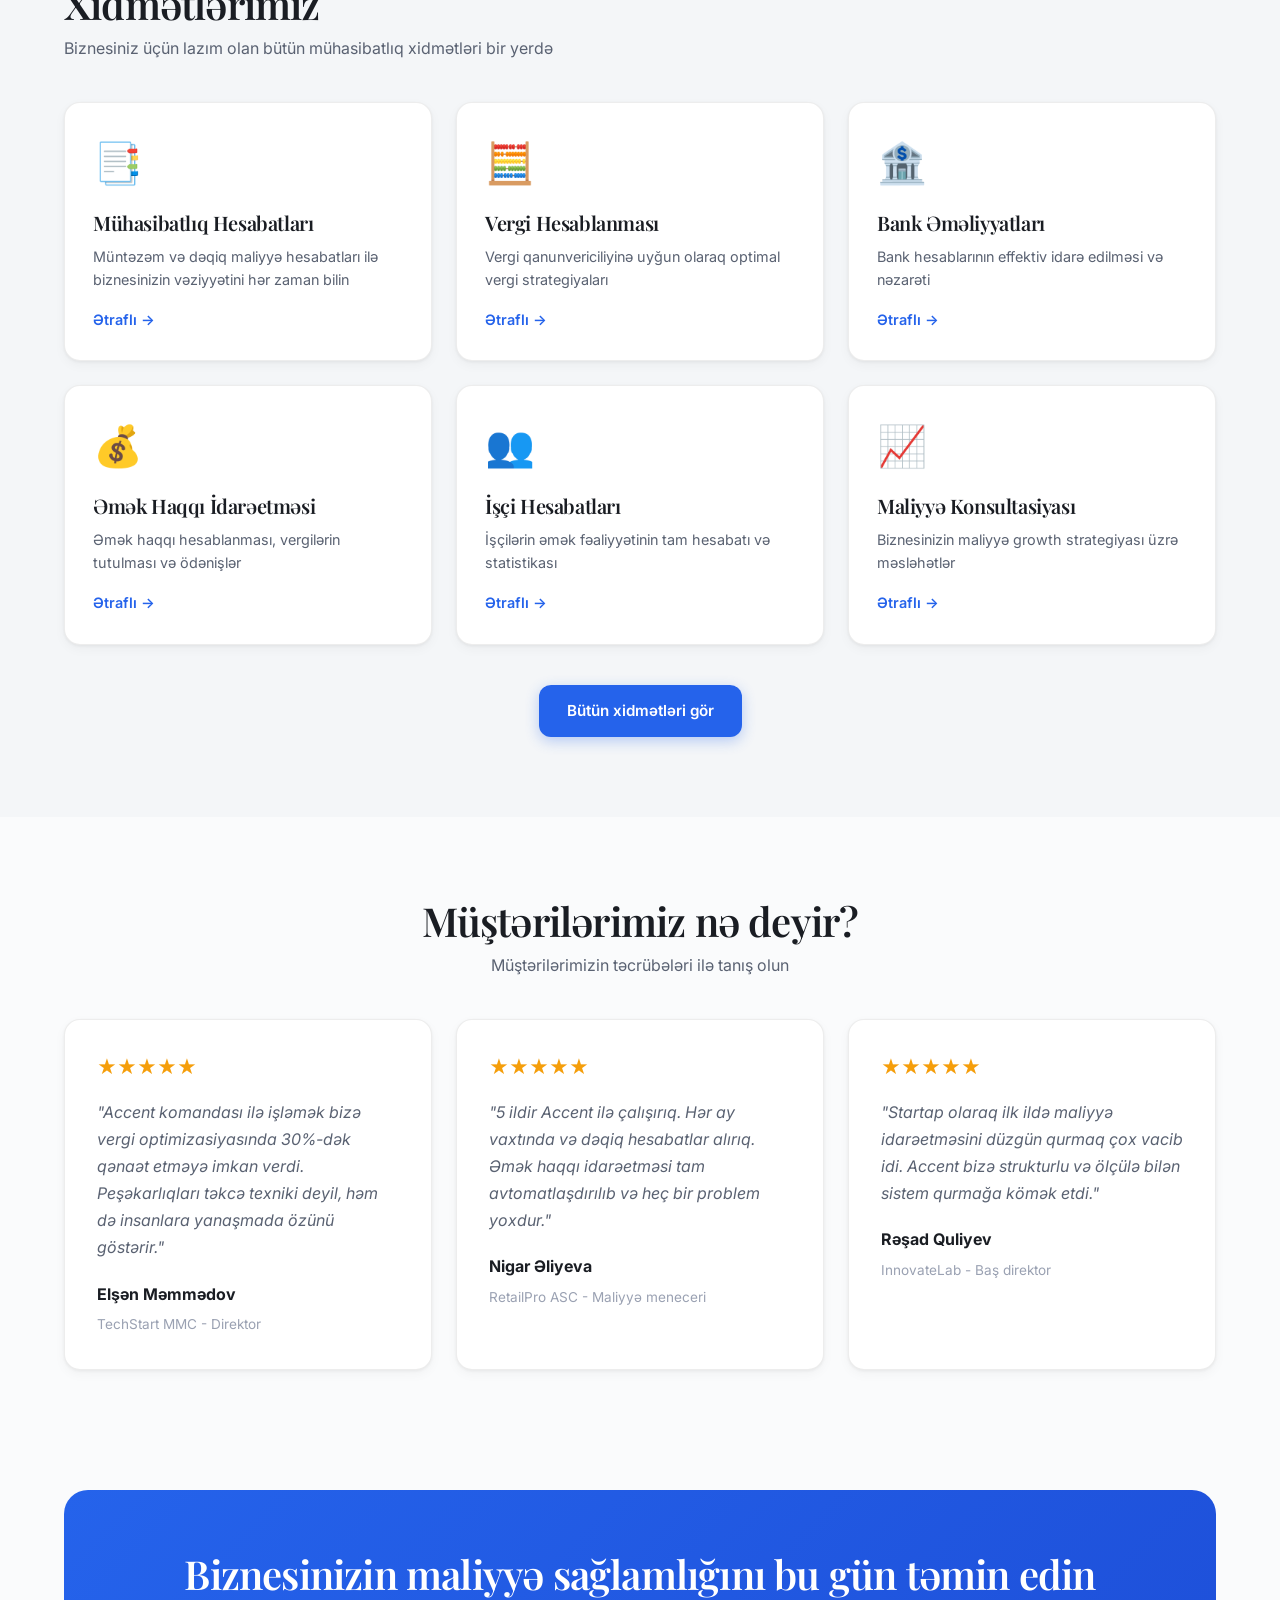
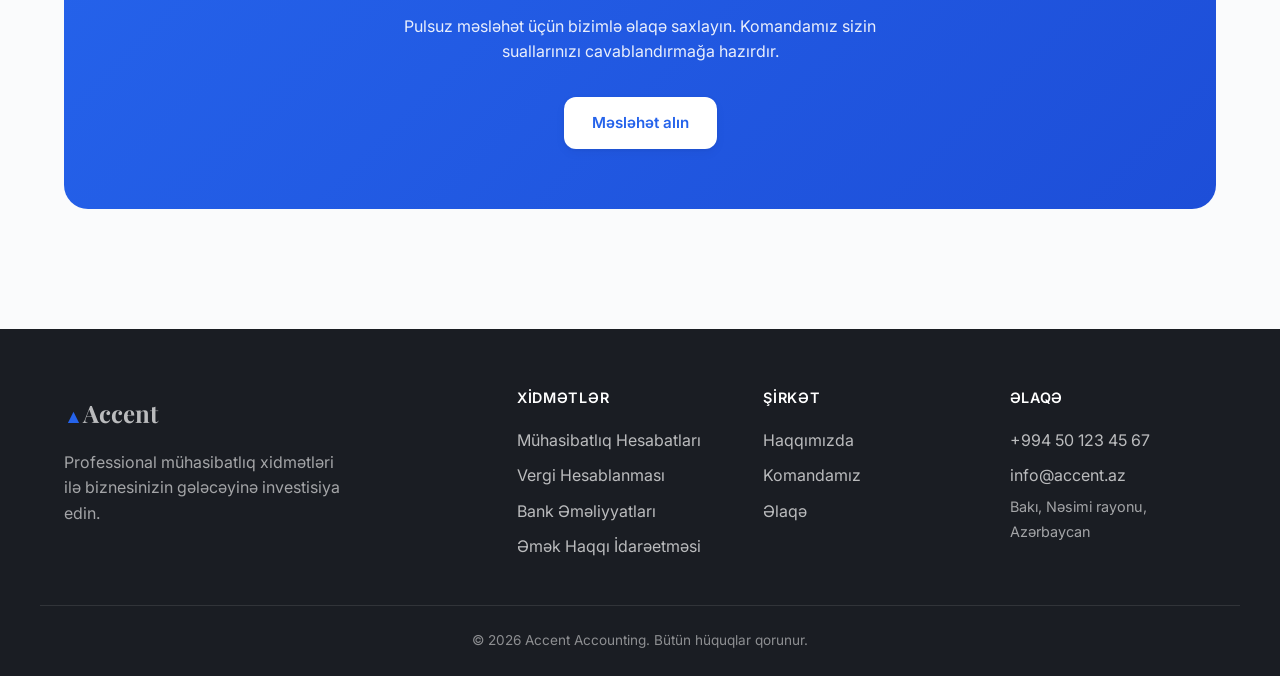
==== commit 0385d3d3: "feat: build Azerbaijani accounting company website (Accent Accounting) Co-authored-by: lotos433 <584" ====
--- a/index.html
+++ b/index.html
@@ -3,43 +3,29 @@
 <head>
   <meta charset="UTF-8" />
   <meta name="viewport" content="width=device-width, initial-scale=1.0" />
-  <meta name="description" content="Professional mühasibatlıq xidmətləri. Vergi hesablanması, maliyyə hesabatları, işçi idarəetməsi və bank əməliyyatları." />
-  <title>AuditPro — Professional Mühasibatlıq Xidmətləri</title>
+  <meta name="description" content="Professional mühasibatlıq xidmətləri - Maliyyə hesabatları, vergi konsultasiyası, əmək haqqı idarəetməsi." />
+  <title>Accent Accounting - Professional Mühasibatlıq Xidmətləri</title>
   <link rel="preconnect" href="https://fonts.googleapis.com" />
   <link rel="preconnect" href="https://fonts.gstatic.com" crossorigin />
-  <link href="https://fonts.googleapis.com/css2?family=Inter:wght@400;500;600;700;800&family=DM+Serif+Display&display=swap" rel="stylesheet" />
+  <link href="https://fonts.googleapis.com/css2?family=Playfair+Display:wght@500;600;700&family=Inter:wght@400;500;600&display=swap" rel="stylesheet" />
   <link rel="stylesheet" href="styles.css" />
 </head>
 <body>
   <header class="site-header">
     <div class="container header-inner">
       <a href="index.html" class="logo">
-        <span class="logo-icon">
-          <svg width="32" height="32" viewBox="0 0 32 32" fill="none">
-            <rect width="32" height="32" rx="8" fill="url(#logoGrad)"/>
-            <path d="M10 8h12v2H10zM10 12h8v2h-8zM10 16h10v2H10zM10 20h6v2h-6zM22 14v8l-4 4" stroke="white" stroke-width="2" stroke-linecap="round" stroke-linejoin="round"/>
-            <defs>
-              <linearGradient id="logoGrad" x1="0" y1="0" x2="32" y2="32">
-                <stop stop-color="#2563EB"/>
-                <stop offset="1" stop-color="#0D9488"/>
-              </linearGradient>
-            </defs>
-          </svg>
-        </span>
-        <span class="logo-text">AuditPro</span>
+        <span class="logo-icon">▲</span>Accent
       </a>
       <nav class="nav" aria-label="Əsas menyu">
         <a href="index.html" class="active">Ana Səhifə</a>
-        <a href="xidmetlerimiz.html">Xidmətlərimiz</a>
-        <a href="haqqimizda.html">Haqqımızda</a>
-        <a href="elaqe.html">Əlaqə</a>
+        <a href="services.html">Xidmətlərimiz</a>
+        <a href="about.html">Haqqımızda</a>
+        <a href="contact.html">Əlaqə</a>
       </nav>
-      <div class="header-actions">
-        <a href="elaqe.html" class="btn btn-primary btn-sm">Məsləhət alın</a>
-        <button class="burger" id="burger" aria-label="Menyu" aria-expanded="false">
-          <span></span><span></span><span></span>
-        </button>
-      </div>
+      <a href="contact.html" class="btn btn-primary header-cta">Məsləhət alın</a>
+      <button class="burger" id="burger" aria-label="Menyu" aria-expanded="false">
+        <span></span><span></span><span></span>
+      </button>
     </div>
   </header>
 
@@ -49,29 +35,66 @@
       <div class="container hero-content">
         <div class="hero-text">
           <span class="badge">2005-ci ildən etibarən</span>
-          <h1>Maliyyəniz <span class="text-gradient">ümman idarə edirik</span></h1>
-          <p class="hero-sub">Professional mühasibatlıq, vergi planlaşdırması və maliyyə məsləhətləri ilə biznesinizin dayanıqlı inkişafını təmin edirik.</p>
+          <h1>Maliyyəniz <span class="accent">dəqiqliklə</span> idarə olunur</h1>
+          <p class="hero-sub">Professional mühasibatlıq xidmətlərimizlə biznesinizin maliyyə sağlamlığını təmin edin. Hər bir rəqəm arxasında güclü tərəfdaşlıq durur.</p>
           <div class="hero-cta">
-            <a href="xidmetlerimiz.html" class="btn btn-primary">Xidmətlərimiz</a>
-            <a href="elaqe.html" class="btn btn-outline">Pulsuz məsləhət</a>
-          </div>
-        </div>
-        <div class="hero-stats">
-          <div class="stat-card">
-            <span class="stat-number">19+</span>
-            <span class="stat-label">İllik təcrübə</span>
-          </div>
-          <div class="stat-card">
-            <span class="stat-number">500+</span>
-            <span class="stat-label">Müştəri</span>
-          </div>
-          <div class="stat-card">
-            <span class="stat-number">25</span>
-            <span class="stat-label">Profesional komanda</span>
-          </div>
-          <div class="stat-card">
-            <span class="stat-number">98%</span>
-            <span class="stat-label">Müştəri məmnuniyyəti</span>
+            <a href="contact.html" class="btn btn-primary">Pulsuz məsləhət</a>
+            <a href="services.html" class="btn btn-ghost">Xidmətlərimiz</a>
+          </div>
+          <ul class="hero-stats">
+            <li>
+              <strong>19+</strong>
+              <span>illik təcrübə</span>
+            </li>
+            <li>
+              <strong>500+</strong>
+              <span>müştəri</span>
+            </li>
+            <li>
+              <strong>25</strong>
+              <span>peşəkar komanda</span>
+            </li>
+          </ul>
+        </div>
+        <div class="hero-visual">
+          <div class="hero-card-main">
+            <div class="hero-card-icon">📊</div>
+            <div class="hero-card-title">Maliyyə Hesabatı</div>
+            <div class="hero-card-desc">Dəqiq və vaxtında hesabatlar</div>
+          </div>
+          <div class="hero-card-secondary hero-card-2">
+            <span>✓</span> Vergi Optimizasiyası
+          </div>
+          <div class="hero-card-secondary hero-card-3">
+            <span>✓</span> Əmək Haqqı İdarəetməsi
+          </div>
+        </div>
+      </div>
+    </section>
+
+    <section class="intro">
+      <div class="container intro-grid">
+        <div class="intro-text">
+          <h2>Niyə məhz <span class="accent">Accent</span>?</h2>
+          <p>Biz mühasibatlığı sadəcə rəqəmlər yığmaqdan ibarət görmürük. Hər bir müştərimiz üçün strateji tərəfdaş kimi çalışırıq. Komandamız 19 ildən artıq təcrübəsi ilə sizin biznesinizin maliyyə sağlamlığını qoruyur.</p>
+          <p>İstər kiçik sahibkarlıq, istərsə də iri müəssəə olsun - hər bir müştərimizə fərdi yanaşırıq və onların ehtiyaclarına uyğun həllər təklif edirik.</p>
+          <a href="about.html" class="btn-text">Komandamız ilə tanış olun →</a>
+        </div>
+        <div class="intro-features">
+          <div class="feature-card">
+            <div class="feature-icon">🎯</div>
+            <h3>Fərdi Yanaşma</h3>
+            <p>Hər müştəri üçün xüsusi hazırlanmış həllər</p>
+          </div>
+          <div class="feature-card">
+            <div class="feature-icon">⚡</div>
+            <h3>Sürətli Xidmət</h3>
+            <p>Vaxtında və dəqiq hesabatlar</p>
+          </div>
+          <div class="feature-card">
+            <div class="feature-icon">🔒</div>
+            <h3>Məxfilik</h3>
+            <p>Məlumatlarınız tam təhlükəsizlikdə</p>
           </div>
         </div>
       </div>
@@ -79,126 +102,83 @@
 
     <section class="services-preview">
       <div class="container">
-        <header class="section-header">
-          <span class="section-badge">Xidmətlərimiz</span>
-          <h2>Maliyyə ehtiyaclarınız üçün <br/>hərtərəfli həllər</h2>
-          <p class="section-desc">Biznesinizin hər mərhələsində peşəkar dəstək</p>
+        <header class="section-head">
+          <h2>Xidmətlərimiz</h2>
+          <p>Biznesiniz üçün lazım olan bütün mühasibatlıq xidmətləri bir yerdə</p>
         </header>
         <div class="services-grid">
           <div class="service-card">
-            <div class="service-icon">
-              <svg width="28" height="28" viewBox="0 0 24 24" fill="none" stroke="currentColor" stroke-width="2" stroke-linecap="round" stroke-linejoin="round">
-                <path d="M14 2H6a2 2 0 0 0-2 2v16a2 2 0 0 0 2 2h12a2 2 0 0 0 2-2V8z"/>
-                <polyline points="14 2 14 8 20 8"/>
-                <line x1="16" y1="13" x2="8" y2="13"/>
-                <line x1="16" y1="17" x2="8" y2="17"/>
-                <polyline points="10 9 9 9 8 9"/>
-              </svg>
+            <div class="service-icon">📑</div>
+            <h3>Mühasibatlıq Hesabatları</h3>
+            <p>Müntəzəm və dəqiq maliyyə hesabatları ilə biznesinizin vəziyyətini hər zaman bilin</p>
+            <a href="services.html#accounting" class="btn-link">Ətraflı →</a>
+          </div>
+          <div class="service-card">
+            <div class="service-icon">🧮</div>
+            <h3>Vergi Hesablanması</h3>
+            <p>Vergi qanunvericiliyinə uyğun olaraq optimal vergi strategiyaları</p>
+            <a href="services.html#tax" class="btn-link">Ətraflı →</a>
+          </div>
+          <div class="service-card">
+            <div class="service-icon">🏦</div>
+            <h3>Bank Əməliyyatları</h3>
+            <p>Bank hesablarının effektiv idarə edilməsi və nəzarəti</p>
+            <a href="services.html#banking" class="btn-link">Ətraflı →</a>
+          </div>
+          <div class="service-card">
+            <div class="service-icon">💰</div>
+            <h3>Əmək Haqqı İdarəetməsi</h3>
+            <p>Əmək haqqı hesablanması, vergilərin tutulması və ödənişlər</p>
+            <a href="services.html#payroll" class="btn-link">Ətraflı →</a>
+          </div>
+          <div class="service-card">
+            <div class="service-icon">👥</div>
+            <h3>İşçi Hesabatları</h3>
+            <p>İşçilərin əmək fəaliyyətinin tam hesabatı və statistikası</p>
+            <a href="services.html#employees" class="btn-link">Ətraflı →</a>
+          </div>
+          <div class="service-card">
+            <div class="service-icon">📈</div>
+            <h3>Maliyyə Konsultasiyası</h3>
+            <p>Biznesinizin maliyyə growth strategiyası üzrə məsləhətlər</p>
+            <a href="services.html#consulting" class="btn-link">Ətraflı →</a>
+          </div>
+        </div>
+        <div class="section-cta">
+          <a href="services.html" class="btn btn-primary">Bütün xidmətləri gör</a>
+        </div>
+      </div>
+    </section>
+
+    <section class="testimonials">
+      <div class="container">
+        <header class="section-head center">
+          <h2>Müştərilərimiz nə deyir?</h2>
+          <p>Müştərilərimizin təcrübələri ilə tanış olun</p>
+        </header>
+        <div class="testimonials-grid">
+          <div class="testimonial-card">
+            <div class="testimonial-stars">★★★★★</div>
+            <p>"Accent komandası ilə işləmək bizə vergi optimizasiyasında 30%-dək qənaət etməyə imkan verdi. Peşəkarlıqları təkcə texniki deyil, həm də insanlara yanaşmada özünü göstərir."</p>
+            <div class="testimonial-author">
+              <strong>Elşən Məmmədov</strong>
+              <span>TechStart MMC - Direktor</span>
             </div>
-            <h3>Mühasibatlıq Hesabatları</h3>
-            <p>Dəqiq və vaxtında maliyyə hesabatları ilə biznesinizin maliyyə sağlamlığını izləyin.</p>
-            <a href="xidmetlerimiz.html#hesabatlar" class="service-link">Daha ətraflı →</a>
-          </div>
-          <div class="service-card featured">
-            <div class="service-icon">
-              <svg width="28" height="28" viewBox="0 0 24 24" fill="none" stroke="currentColor" stroke-width="2" stroke-linecap="round" stroke-linejoin="round">
-                <rect x="1" y="4" width="22" height="16" rx="2" ry="2"/>
-                <line x1="1" y1="10" x2="23" y2="10"/>
-              </svg>
+          </div>
+          <div class="testimonial-card">
+            <div class="testimonial-stars">★★★★★</div>
+            <p>"5 ildir Accent ilə çalışırıq. Hər ay vaxtında və dəqiq hesabatlar alırıq. Əmək haqqı idarəetməsi tam avtomatlaşdırılıb və heç bir problem yoxdur."</p>
+            <div class="testimonial-author">
+              <strong>Nigar Əliyeva</strong>
+              <span>RetailPro ASC - Maliyyə meneceri</span>
             </div>
-            <span class="featured-badge">Ən çox seçilən</span>
-            <h3>Vergi Hesablanması</h3>
-            <p>Optimal vergi strategiyaları ilə qanunvericiliyə uyğun və effektiv vergi planlaşdırması.</p>
-            <a href="xidmetlerimiz.html#vergi" class="service-link">Daha ətraflı →</a>
-          </div>
-          <div class="service-card">
-            <div class="service-icon">
-              <svg width="28" height="28" viewBox="0 0 24 24" fill="none" stroke="currentColor" stroke-width="2" stroke-linecap="round" stroke-linejoin="round">
-                <line x1="12" y1="1" x2="12" y2="23"/>
-                <path d="M17 5H9.5a3.5 3.5 0 0 0 0 7h5a3.5 3.5 0 0 1 0 7H6"/>
-              </svg>
-            </div>
-            <h3>Maaşların İdarə Edilməsi</h3>
-            <p>İşçi maaşlarının avtomatik hesablanması, vergilərinin tutulması və ödənişlərin idarə edilməsi.</p>
-            <a href="xidmetlerimiz.html#maas" class="service-link">Daha ətraflı →</a>
-          </div>
-          <div class="service-card">
-            <div class="service-icon">
-              <svg width="28" height="28" viewBox="0 0 24 24" fill="none" stroke="currentColor" stroke-width="2" stroke-linecap="round" stroke-linejoin="round">
-                <rect x="3" y="3" width="18" height="18" rx="2" ry="2"/>
-                <line x1="3" y1="9" x2="21" y2="9"/>
-                <line x1="9" y1="21" x2="9" y2="9"/>
-              </svg>
-            </div>
-            <h3>Bank Əməliyyatları</h3>
-            <p>Bank hesablarının effektiv idarə edilməsi, pul vəsaitlərinin təhlükəsizliyi və optimal istifadəsi.</p>
-            <a href="xidmetlerimiz.html#bank" class="service-link">Daha ətraflı →</a>
-          </div>
-          <div class="service-card">
-            <div class="service-icon">
-              <svg width="28" height="28" viewBox="0 0 24 24" fill="none" stroke="currentColor" stroke-width="2" stroke-linecap="round" stroke-linejoin="round">
-                <path d="M17 21v-2a4 4 0 0 0-4-4H5a4 4 0 0 0-4 4v2"/>
-                <circle cx="9" cy="7" r="4"/>
-                <path d="M23 21v-2a4 4 0 0 0-3-3.87"/>
-                <path d="M16 3.13a4 4 0 0 1 0 7.75"/>
-              </svg>
-            </div>
-            <h3>İşçi Hesabatları</h3>
-            <p>Əməkdaşların əmək haqqı, sosial ödənişlər və personal hesabatların tam idarə edilməsi.</p>
-            <a href="xidmetlerimiz.html#isci" class="service-link">Daha ətraflı →</a>
-          </div>
-          <div class="service-card cta-card">
-            <h3>Bütün xidmətlərimizi kəşf edin</h3>
-            <p>Daha geniş xidmət portfelimiz ilə tanış olun və biznesiniz üçün ən uyğun həlləri tapın.</p>
-            <a href="xidmetlerimiz.html" class="btn btn-white">Bütün xidmətlər</a>
-          </div>
-        </div>
-      </div>
-    </section>
-
-    <section class="why-us">
-      <div class="container">
-        <div class="why-grid">
-          <div class="why-content">
-            <span class="section-badge">Niyə biz?</span>
-            <h2>Etibarınız bizim <br/>uğurumuzdur</h2>
-            <p class="why-text">19 ildən artıq təcrübə ilə minlərlə müştəriyə xidmət göstərmişik. Peşəkarlığımız və müştəri yönümlü yanaşmamız bizi seçilən edir.</p>
-            <ul class="why-list">
-              <li>
-                <span class="check-icon">✓</span>
-                <span>Sertifikatlı mühasiblər və vergi mütəxəssisləri</span>
-              </li>
-              <li>
-                <span class="check-icon">✓</span>
-                <span>Rəqəmsal və təhlükəsiz sənəd idarəetmə sistemi</span>
-              </li>
-              <li>
-                <span class="check-icon">✓</span>
-                <span>24/7 müştəri dəstəyi</span>
-              </li>
-              <li>
-                <span class="check-icon">✓</span>
-                <span>Fərdi yanaşma və flexible qiymətlər</span>
-              </li>
-            </ul>
-            <a href="haqqimizda.html" class="btn btn-outline">Komandamızla tanış olun</a>
-          </div>
-          <div class="why-image">
-            <div class="about-preview-card">
-              <div class="about-card-header">
-                <div class="avatar-group">
-                  <div class="avatar" style="background: #2563EB;">A</div>
-                  <div class="avatar" style="background: #0D9488;">R</div>
-                  <div class="avatar" style="background: #7C3AED;">M</div>
-                </div>
-                <span>+22 nəfər</span>
-              </div>
-              <h4>Professional komanda</h4>
-              <p>25 nəfərlik təcrübəli komandamız mühasibatlıq, vergi və maliyyə sahələrində ekspertiza təklif edir.</p>
-              <div class="about-card-footer">
-                <span class="years-badge">2005-ci ildən</span>
-                <a href="haqqimizda.html">Daha çox →</a>
-              </div>
+          </div>
+          <div class="testimonial-card">
+            <div class="testimonial-stars">★★★★★</div>
+            <p>"Startap olaraq ilk ildə maliyyə idarəetməsini düzgün qurmaq çox vacib idi. Accent bizə strukturlu və ölçülə bilən sistem qurmağa kömək etdi."</p>
+            <div class="testimonial-author">
+              <strong>Rəşad Quliyev</strong>
+              <span>InnovateLab - Baş direktor</span>
             </div>
           </div>
         </div>
@@ -208,17 +188,9 @@
     <section class="cta-section">
       <div class="container">
         <div class="cta-box">
-          <div class="cta-content">
-            <h2>Biznesinizin maliyyə sağlamlığını<br/>bir addım irəliyə aparaq</h2>
-            <p>Pulsuz ilkin məsləhət üçün bizimlə əlaqə saxlayın</p>
-          </div>
-          <div class="cta-actions">
-            <a href="elaqe.html" class="btn btn-white">Əlaqə saxlayın</a>
-            <a href="tel:+994501234567" class="btn btn-ghost-white">
-              <svg width="18" height="18" viewBox="0 0 24 24" fill="none" stroke="currentColor" stroke-width="2"><path d="M22 16.92v3a2 2 0 0 1-2.18 2 19.79 19.79 0 0 1-8.63-3.07 19.5 19.5 0 0 1-6-6 19.79 19.79 0 0 1-3.07-8.67A2 2 0 0 1 4.11 2h3a2 2 0 0 1 2 1.72 12.84 12.84 0 0 0 .7 2.81 2 2 0 0 1-.45 2.11L8.09 9.91a16 16 0 0 0 6 6l1.27-1.27a2 2 0 0 1 2.11-.45 12.84 12.84 0 0 0 2.81.7A2 2 0 0 1 22 16.92z"/></svg>
-              +994 50 123 45 67
-            </a>
-          </div>
+          <h2>Biznesinizin maliyyə sağlamlığını bu gün təmin edin</h2>
+          <p>Pulsuz məsləhət üçün bizimlə əlaqə saxlayın. Komandamız sizin suallarınızı cavablandırmağa hazırdır.</p>
+          <a href="contact.html" class="btn btn-white">Məsləhət alın</a>
         </div>
       </div>
     </section>
@@ -226,54 +198,33 @@
 
   <footer class="site-footer">
     <div class="container footer-grid">
-      <div class="footer-brand">
+      <div>
         <a href="index.html" class="logo">
-          <span class="logo-icon">
-            <svg width="28" height="28" viewBox="0 0 32 32" fill="none">
-              <rect width="32" height="32" rx="8" fill="url(#logoGrad2)"/>
-              <path d="M10 8h12v2H10zM10 12h8v2h-8zM10 16h10v2H10zM10 20h6v2h-6zM22 14v8l-4 4" stroke="white" stroke-width="2" stroke-linecap="round" stroke-linejoin="round"/>
-              <defs>
-                <linearGradient id="logoGrad2" x1="0" y1="0" x2="32" y2="32">
-                  <stop stop-color="#2563EB"/>
-                  <stop offset="1" stop-color="#0D9488"/>
-                </linearGradient>
-              </defs>
-            </svg>
-          </span>
-          <span class="logo-text">AuditPro</span>
+          <span class="logo-icon">▲</span>Accent
         </a>
-        <p class="footer-tagline">Professional mühasibatlıq xidmətləri ilə biznesinizin maliyyə sağlamlığını təmin edirik.</p>
-        <div class="social-links">
-          <a href="#" aria-label="Facebook">f</a>
-          <a href="#" aria-label="LinkedIn">in</a>
-          <a href="#" aria-label="Instagram">ig</a>
-        </div>
-      </div>
-      <div class="footer-col">
+        <p class="footer-tag">Professional mühasibatlıq xidmətləri ilə biznesinizin gələcəyinə investisiya edin.</p>
+      </div>
+      <div>
         <h4>Xidmətlər</h4>
-        <a href="xidmetlerimiz.html#hesabatlar">Mühasibatlıq Hesabatları</a>
-        <a href="xidmetlerimiz.html#vergi">Vergi Hesablanması</a>
-        <a href="xidmetlerimiz.html#bank">Bank Əməliyyatları</a>
-        <a href="xidmetlerimiz.html#maas">Maaşların İdarə Edilməsi</a>
-        <a href="xidmetlerimiz.html#isci">İşçi Hesabatları</a>
-      </div>
-      <div class="footer-col">
+        <a href="services.html#accounting">Mühasibatlıq Hesabatları</a>
+        <a href="services.html#tax">Vergi Hesablanması</a>
+        <a href="services.html#banking">Bank Əməliyyatları</a>
+        <a href="services.html#payroll">Əmək Haqqı İdarəetməsi</a>
+      </div>
+      <div>
         <h4>Şirkət</h4>
-        <a href="haqqimizda.html">Haqqımızda</a>
-        <a href="haqqimizda.html#komanda">Komandamız</a>
-        <a href="elaqe.html">Əlaqə</a>
-      </div>
-      <div class="footer-col">
+        <a href="about.html">Haqqımızda</a>
+        <a href="about.html#team">Komandamız</a>
+        <a href="contact.html">Əlaqə</a>
+      </div>
+      <div>
         <h4>Əlaqə</h4>
-        <p>Bakı ş., Nizami ray., Əhməd Cavad küç., 15</p>
-        <p>+994 50 123 45 67</p>
-        <p>info@auditpro.az</p>
+        <a href="tel:+994501234567">+994 50 123 45 67</a>
+        <a href="mailto:info@accent.az">info@accent.az</a>
+        <span class="footer-address">Bakı, Nəsimi rayonu, Azərbaycan</span>
       </div>
     </div>
-    <div class="container footer-bottom">
-      <p>© 2026 AuditPro MMC. Bütün hüquqlar qorunur.</p>
-      <p>2019-cu ildən fəaliyyət göstərir</p>
-    </div>
+    <div class="container copy">© 2026 Accent Accounting. Bütün hüquqlar qorunur.</div>
   </footer>
 
   <script src="script.js"></script>
--- a/styles.css
+++ b/styles.css
@@ -1,23 +1,24 @@
 :root {
-  --bg: #FFFFFF;
-  --bg-secondary: #F8FAFC;
-  --surface: #F1F5F9;
-  --text: #0F172A;
-  --text-secondary: #475569;
-  --muted: #94A3B8;
-  --line: #E2E8F0;
+  --bg: #FAFBFC;
+  --bg-alt: #F4F6F8;
+  --surface: #FFFFFF;
+  --surface-2: #EEF1F5;
+  --text: #1A1D23;
+  --text-secondary: #5A6272;
+  --muted: #9AA1B2;
+  --line: rgba(26, 29, 35, 0.08);
   --primary: #2563EB;
+  --primary-dark: #1D4ED8;
   --primary-light: #DBEAFE;
-  --primary-dark: #1D4ED8;
-  --secondary: #0D9488;
-  --secondary-light: #CCFBF1;
-  --grad: linear-gradient(135deg, #2563EB 0%, #0D9488 100%);
+  --accent: #059669;
+  --accent-light: #D1FAE5;
+  --shadow: 0 1px 3px rgba(26, 29, 35, 0.06), 0 4px 12px rgba(26, 29, 35, 0.04);
+  --shadow-md: 0 4px 6px rgba(26, 29, 35, 0.05), 0 10px 24px rgba(26, 29, 35, 0.08);
   --radius: 16px;
   --radius-sm: 10px;
+  --radius-lg: 24px;
   --maxw: 1200px;
-  --shadow-sm: 0 1px 2px rgba(0,0,0,0.05);
-  --shadow: 0 4px 6px -1px rgba(0,0,0,0.07), 0 2px 4px -1px rgba(0,0,0,0.04);
-  --shadow-lg: 0 10px 15px -3px rgba(0,0,0,0.08), 0 4px 6px -2px rgba(0,0,0,0.04);
+  --transition: 0.25s cubic-bezier(0.4, 0, 0.2, 1);
 }
 
 * { box-sizing: border-box; margin: 0; padding: 0; }
@@ -41,29 +42,24 @@
 .container { max-width: var(--maxw); margin: 0 auto; padding: 0 24px; }
 
 h1, h2, h3, h4 {
-  font-family: 'DM Serif Display', serif;
-  font-weight: 400;
+  font-family: 'Playfair Display', serif;
+  font-weight: 600;
   line-height: 1.2;
-  color: var(--text);
+  letter-spacing: -0.02em;
 }
 
 h1 { font-size: clamp(2.2rem, 5vw, 3.5rem); }
-h2 { font-size: clamp(1.8rem, 3.5vw, 2.5rem); }
+h2 { font-size: clamp(1.8rem, 4vw, 2.5rem); }
 h3 { font-size: 1.25rem; }
 
-.text-gradient {
-  background: var(--grad);
-  -webkit-background-clip: text;
-  background-clip: text;
-  color: transparent;
-}
+.accent { color: var(--primary); }
 
 /* ===== Header ===== */
 .site-header {
   position: sticky;
   top: 0;
-  z-index: 50;
-  background: rgba(255, 255, 255, 0.95);
+  z-index: 100;
+  background: rgba(250, 251, 252, 0.92);
   backdrop-filter: blur(12px);
   border-bottom: 1px solid var(--line);
 }
@@ -75,15 +71,17 @@
   gap: 24px;
 }
 .logo {
-  display: flex;
-  align-items: center;
-  gap: 10px;
+  font-family: 'Playfair Display', serif;
+  font-size: 1.5rem;
   font-weight: 700;
-  font-size: 1.3rem;
-  color: var(--text);
-}
-.logo-icon { flex-shrink: 0; }
-.logo-text { letter-spacing: -0.02em; }
+  display: flex;
+  align-items: center;
+  gap: 8px;
+}
+.logo-icon {
+  color: var(--primary);
+  font-size: 1.2rem;
+}
 
 .nav {
   display: flex;
@@ -95,7 +93,7 @@
   position: relative;
   padding: 6px 0;
   color: var(--text-secondary);
-  transition: color .2s;
+  transition: color var(--transition);
 }
 .nav a:hover, .nav a.active { color: var(--text); }
 .nav a::after {
@@ -103,826 +101,624 @@
   position: absolute;
   left: 0; bottom: 0;
   width: 0; height: 2px;
-  background: var(--grad);
-  transition: width .25s;
-  border-radius: 2px;
+  background: var(--primary);
+  transition: width var(--transition);
 }
 .nav a:hover::after, .nav a.active::after { width: 100%; }
 
-.header-actions { display: flex; align-items: center; gap: 12px; }
-
+.header-cta { padding: 10px 20px; font-size: 0.9rem; }
+
+.burger { display: none; width: 40px; height: 40px; flex-direction: column; gap: 5px; align-items: center; justify-content: center; }
+.burger span { display: block; width: 22px; height: 2px; background: var(--text); border-radius: 2px; transition: transform var(--transition), opacity var(--transition); }
+.burger.open span:nth-child(1) { transform: translateY(7px) rotate(45deg); }
+.burger.open span:nth-child(2) { opacity: 0; }
+.burger.open span:nth-child(3) { transform: translateY(-7px) rotate(-45deg); }
+
+/* ===== Buttons ===== */
 .btn {
   display: inline-flex;
   align-items: center;
   justify-content: center;
+  padding: 14px 28px;
+  border-radius: 12px;
+  font-weight: 600;
+  font-size: 0.95rem;
+  transition: all var(--transition);
+  white-space: nowrap;
   gap: 8px;
-  padding: 12px 24px;
-  border-radius: 12px;
-  font-weight: 600;
-  font-size: 0.95rem;
-  transition: all .2s;
-  white-space: nowrap;
-}
-.btn:hover { transform: translateY(-1px); }
-.btn:active { transform: translateY(0); }
-.btn-sm { padding: 10px 18px; font-size: 0.875rem; }
-.btn-full { width: 100%; }
+}
+.btn:active { transform: scale(0.98); }
 .btn-primary {
-  background: var(--grad);
+  background: var(--primary);
   color: #fff;
-  box-shadow: var(--shadow);
+  box-shadow: 0 4px 14px rgba(37, 99, 235, 0.3);
 }
 .btn-primary:hover {
-  box-shadow: var(--shadow-lg);
-}
-.btn-outline {
+  background: var(--primary-dark);
+  box-shadow: 0 6px 20px rgba(37, 99, 235, 0.4);
+  transform: translateY(-2px);
+}
+.btn-ghost {
   border: 1.5px solid var(--line);
   color: var(--text);
-  background: var(--bg);
-}
-.btn-outline:hover { border-color: var(--primary); color: var(--primary); }
+  background: var(--surface);
+}
+.btn-ghost:hover { border-color: var(--primary); color: var(--primary); }
 .btn-white {
   background: #fff;
   color: var(--primary);
   box-shadow: var(--shadow);
 }
-.btn-white:hover { box-shadow: var(--shadow-lg); }
-.btn-ghost-white {
-  border: 1.5px solid rgba(255,255,255,0.4);
-  color: #fff;
-  background: transparent;
-}
-.btn-ghost-white:hover { background: rgba(255,255,255,0.1); }
-
-.burger {
-  display: none;
-  width: 40px; height: 40px;
-  flex-direction: column;
-  gap: 5px;
-  align-items: center;
-  justify-content: center;
-  border-radius: 10px;
-  transition: background .2s;
-}
-.burger:hover { background: var(--surface); }
-.burger span {
-  display: block;
-  width: 22px; height: 2px;
-  background: var(--text);
-  border-radius: 2px;
-  transition: transform .25s, opacity .2s;
-}
-.burger.open span:nth-child(1) { transform: translateY(7px) rotate(45deg); }
-.burger.open span:nth-child(2) { opacity: 0; }
-.burger.open span:nth-child(3) { transform: translateY(-7px) rotate(-45deg); }
+.btn-white:hover { transform: translateY(-2px); box-shadow: var(--shadow-md); }
+.btn-full { width: 100%; }
+.btn-link { color: var(--primary); font-weight: 600; font-size: 0.9rem; }
+.btn-link:hover { text-decoration: underline; }
+.btn-text { color: var(--primary); font-weight: 600; display: inline-flex; align-items: center; gap: 6px; }
+.btn-text:hover { gap: 10px; }
 
 .badge {
   display: inline-block;
   padding: 8px 16px;
-  border-radius: 100px;
+  border-radius: 999px;
   font-size: 0.8rem;
   font-weight: 600;
-  letter-spacing: 0.04em;
   background: var(--primary-light);
   color: var(--primary);
 }
+
+/* ===== Page Header ===== */
+.page-header {
+  padding: 80px 0 60px;
+  background: linear-gradient(180deg, var(--bg) 0%, var(--bg-alt) 100%);
+  text-align: center;
+}
+.page-header h1 { margin-bottom: 16px; }
+.page-header p { color: var(--text-secondary); font-size: 1.1rem; max-width: 600px; margin: 0 auto; }
 
 /* ===== Hero ===== */
 .hero {
   position: relative;
-  padding: 80px 0 60px;
+  padding: 100px 0 80px;
   overflow: hidden;
 }
 .hero-bg {
   position: absolute;
   inset: 0;
-  background: radial-gradient(ellipse 80% 50% at 50% -10%, rgba(37, 99, 235, 0.08), transparent);
-  pointer-events: none;
+  background: linear-gradient(135deg, var(--primary-light) 0%, transparent 50%, var(--accent-light) 100%);
+  opacity: 0.4;
+  z-index: 0;
 }
 .hero-content {
   position: relative;
   z-index: 1;
   display: grid;
-  grid-template-columns: 1.2fr 1fr;
+  grid-template-columns: 1.1fr 1fr;
   gap: 60px;
   align-items: center;
 }
 .hero-text .badge { margin-bottom: 24px; }
 .hero-text h1 { margin-bottom: 20px; }
-.hero-sub {
-  color: var(--text-secondary);
-  font-size: 1.15rem;
-  margin-bottom: 32px;
-  max-width: 500px;
-}
-.hero-cta { display: flex; gap: 12px; flex-wrap: wrap; }
-
+.hero-sub { color: var(--text-secondary); font-size: 1.15rem; max-width: 520px; margin-bottom: 32px; line-height: 1.7; }
+.hero-cta { display: flex; gap: 12px; flex-wrap: wrap; margin-bottom: 40px; }
 .hero-stats {
+  list-style: none;
+  display: flex;
+  gap: 40px;
+  padding-top: 32px;
+  border-top: 1px solid var(--line);
+}
+.hero-stats li { display: flex; flex-direction: column; }
+.hero-stats strong { font-family: 'Playfair Display', serif; font-size: 2rem; color: var(--text); }
+.hero-stats span { color: var(--text-secondary); font-size: 0.9rem; }
+
+.hero-visual { position: relative; height: 420px; }
+.hero-card-main {
+  position: absolute;
+  top: 20px; left: 20px;
+  width: 260px;
+  background: var(--surface);
+  border-radius: var(--radius-lg);
+  padding: 28px;
+  box-shadow: var(--shadow-md);
+  z-index: 2;
+}
+.hero-card-icon { font-size: 3rem; margin-bottom: 16px; }
+.hero-card-title { font-family: 'Playfair Display', serif; font-size: 1.3rem; margin-bottom: 8px; }
+.hero-card-desc { color: var(--text-secondary); font-size: 0.9rem; }
+
+.hero-card-secondary {
+  position: absolute;
+  background: var(--surface);
+  border-radius: var(--radius);
+  padding: 16px 20px;
+  box-shadow: var(--shadow);
+  font-weight: 600;
+  font-size: 0.9rem;
+  display: flex;
+  align-items: center;
+  gap: 8px;
+}
+.hero-card-secondary span { color: var(--accent); }
+.hero-card-2 { bottom: 120px; right: 0; }
+.hero-card-3 { bottom: 40px; left: 40px; }
+
+/* ===== Intro ===== */
+.intro { padding: 80px 0; }
+.intro-grid {
   display: grid;
   grid-template-columns: 1fr 1fr;
-  gap: 16px;
-}
-.stat-card {
-  background: var(--bg);
-  border: 1px solid var(--line);
+  gap: 60px;
+  align-items: center;
+}
+.intro-text h2 { margin-bottom: 20px; }
+.intro-text p { color: var(--text-secondary); margin-bottom: 16px; line-height: 1.8; }
+.intro-text .btn-text { margin-top: 24px; }
+
+.intro-features {
+  display: grid;
+  gap: 20px;
+}
+.feature-card {
+  background: var(--surface);
   border-radius: var(--radius);
   padding: 24px;
-  display: flex;
-  flex-direction: column;
-  gap: 6px;
-  transition: all .2s;
-  box-shadow: var(--shadow-sm);
-}
-.stat-card:hover {
-  border-color: var(--primary);
   box-shadow: var(--shadow);
-  transform: translateY(-2px);
-}
-.stat-number {
-  font-family: 'DM Serif Display', serif;
-  font-size: 2rem;
-  color: var(--primary);
-  line-height: 1;
-}
-.stat-label {
-  font-size: 0.875rem;
-  color: var(--text-secondary);
-}
-
-/* ===== Section Header ===== */
-.section-header { margin-bottom: 48px; }
-.section-header h2 { margin: 12px 0 16px; }
-.section-header.centered { text-align: center; }
-.section-badge {
-  display: inline-block;
-  padding: 6px 14px;
-  border-radius: 100px;
-  font-size: 0.8rem;
-  font-weight: 600;
-  letter-spacing: 0.04em;
-  background: var(--secondary-light);
-  color: var(--secondary);
-}
-.section-desc {
-  color: var(--text-secondary);
-  font-size: 1.1rem;
-  max-width: 500px;
-}
-.section-header.centered .section-desc { margin: 0 auto; }
-
-/* ===== Page Header ===== */
-.page-header {
-  background: var(--bg-secondary);
-  padding: 60px 0 40px;
-  text-align: center;
-}
-.page-header .badge { margin-bottom: 20px; }
-.page-header h1 { margin-bottom: 16px; }
-.page-header-desc {
-  color: var(--text-secondary);
-  font-size: 1.1rem;
-  max-width: 600px;
-  margin: 0 auto;
-}
+  border: 1px solid var(--line);
+  transition: all var(--transition);
+}
+.feature-card:hover { transform: translateY(-4px); box-shadow: var(--shadow-md); }
+.feature-icon { font-size: 2rem; margin-bottom: 12px; }
+.feature-card h3 { margin-bottom: 8px; }
+.feature-card p { color: var(--text-secondary); font-size: 0.9rem; }
 
 /* ===== Services Preview ===== */
-.services-preview { padding: 80px 0; }
+.services-preview { padding: 80px 0; background: var(--bg-alt); }
+.section-head { margin-bottom: 40px; }
+.section-head h2 { margin-bottom: 8px; }
+.section-head p { color: var(--text-secondary); }
+.section-head.center { text-align: center; }
+
 .services-grid {
   display: grid;
   grid-template-columns: repeat(3, 1fr);
   gap: 24px;
 }
-
 .service-card {
-  background: var(--bg);
-  border: 1px solid var(--line);
+  background: var(--surface);
+  border-radius: var(--radius);
+  padding: 28px;
+  box-shadow: var(--shadow);
+  border: 1px solid var(--line);
+  transition: all var(--transition);
+}
+.service-card:hover { transform: translateY(-6px); box-shadow: var(--shadow-md); }
+.service-icon { font-size: 2.5rem; margin-bottom: 16px; }
+.service-card h3 { margin-bottom: 10px; }
+.service-card p { color: var(--text-secondary); font-size: 0.9rem; margin-bottom: 16px; line-height: 1.6; }
+
+.section-cta { text-align: center; margin-top: 40px; }
+
+/* ===== Testimonials ===== */
+.testimonials { padding: 80px 0; }
+.testimonials-grid {
+  display: grid;
+  grid-template-columns: repeat(3, 1fr);
+  gap: 24px;
+}
+.testimonial-card {
+  background: var(--surface);
   border-radius: var(--radius);
   padding: 32px;
+  box-shadow: var(--shadow);
+  border: 1px solid var(--line);
+}
+.testimonial-stars { color: #F59E0B; font-size: 1.2rem; margin-bottom: 16px; }
+.testimonial-card p { color: var(--text-secondary); line-height: 1.7; margin-bottom: 20px; font-style: italic; }
+.testimonial-author strong { display: block; font-size: 1rem; margin-bottom: 4px; }
+.testimonial-author span { color: var(--muted); font-size: 0.85rem; }
+
+/* ===== CTA Section ===== */
+.cta-section { padding: 40px 0 80px; }
+.cta-box {
+  background: linear-gradient(135deg, var(--primary) 0%, var(--primary-dark) 100%);
+  border-radius: var(--radius-lg);
+  padding: 60px;
+  text-align: center;
+  color: #fff;
+}
+.cta-box h2 { color: #fff; margin-bottom: 16px; }
+.cta-box p { opacity: 0.9; max-width: 500px; margin: 0 auto 32px; }
+.cta-box .btn-white { background: #fff; }
+
+/* ===== About Story ===== */
+.about-story { padding: 80px 0; }
+.story-grid {
+  display: grid;
+  grid-template-columns: 1fr 1.2fr;
+  gap: 60px;
+  align-items: center;
+}
+.story-image { }
+.story-img-placeholder {
+  background: linear-gradient(135deg, var(--primary-light), var(--accent-light));
+  border-radius: var(--radius-lg);
+  height: 320px;
   display: flex;
   flex-direction: column;
+  align-items: center;
+  justify-content: center;
   gap: 12px;
-  transition: all .25s;
-  position: relative;
-}
-.service-card:hover {
-  border-color: var(--primary);
-  box-shadow: var(--shadow-lg);
-  transform: translateY(-4px);
-}
-.service-card.featured {
-  background: linear-gradient(135deg, var(--primary) 0%, var(--secondary) 100%);
-  color: #fff;
-  border: none;
-}
-.service-card.featured p { color: rgba(255,255,255,0.85); }
-.service-card.featured .service-link { color: rgba(255,255,255,0.9); }
-.service-card.cta-card {
-  background: var(--surface);
+}
+.story-img-placeholder span { font-size: 4rem; }
+.story-img-placeholder p { font-weight: 600; color: var(--text-secondary); }
+
+.story-content h2 { margin-bottom: 20px; }
+.story-content p { color: var(--text-secondary); margin-bottom: 16px; line-height: 1.8; }
+.story-stats {
+  display: flex;
+  gap: 32px;
+  margin-top: 32px;
+  padding-top: 24px;
+  border-top: 1px solid var(--line);
+}
+.stat-item { display: flex; flex-direction: column; }
+.stat-item strong { font-family: 'Playfair Display', serif; font-size: 1.8rem; color: var(--primary); }
+.stat-item span { color: var(--text-secondary); font-size: 0.85rem; }
+
+/* ===== About Values ===== */
+.about-values { padding: 80px 0; background: var(--bg-alt); }
+.values-grid {
+  display: grid;
+  grid-template-columns: repeat(3, 1fr);
+  gap: 24px;
+}
+.value-card {
+  background: var(--surface);
+  border-radius: var(--radius);
+  padding: 28px;
+  text-align: center;
+  box-shadow: var(--shadow);
+  border: 1px solid var(--line);
+  transition: all var(--transition);
+}
+.value-card:hover { transform: translateY(-4px); }
+.value-icon {
+  width: 56px; height: 56px;
+  background: var(--primary-light);
+  border-radius: 50%;
+  display: flex;
+  align-items: center;
   justify-content: center;
-  align-items: flex-start;
-}
-.service-card.cta-card h3 { margin-bottom: 8px; }
-.service-card.cta-card p { margin-bottom: 16px; }
-
-.service-icon {
-  width: 56px; height: 56px;
-  border-radius: 14px;
-  background: var(--primary-light);
+  margin: 0 auto 16px;
+  font-size: 1.5rem;
+  color: var(--primary);
+}
+.value-card h3 { margin-bottom: 8px; }
+.value-card p { color: var(--text-secondary); font-size: 0.9rem; }
+
+/* ===== About Mission ===== */
+.about-mission { padding: 80px 0; }
+.mission-box {
+  background: linear-gradient(135deg, var(--accent-light) 0%, var(--primary-light) 100%);
+  border-radius: var(--radius-lg);
+  padding: 60px;
+}
+.mission-content { max-width: 700px; }
+.mission-content h2 { margin-bottom: 20px; color: var(--accent); }
+.mission-content p { font-size: 1.2rem; line-height: 1.8; color: var(--text); margin-bottom: 24px; }
+.mission-founder strong { display: block; font-size: 1.1rem; margin-bottom: 4px; }
+.mission-founder span { color: var(--text-secondary); }
+
+/* ===== Team ===== */
+.team-section { padding: 80px 0; background: var(--bg-alt); }
+.team-grid {
+  display: grid;
+  grid-template-columns: repeat(4, 1fr);
+  gap: 24px;
+}
+.team-card {
+  background: var(--surface);
+  border-radius: var(--radius);
+  padding: 28px;
+  text-align: center;
+  box-shadow: var(--shadow);
+  border: 1px solid var(--line);
+  transition: all var(--transition);
+}
+.team-card:hover { transform: translateY(-4px); }
+.team-avatar {
+  width: 80px; height: 80px;
+  background: var(--bg-alt);
+  border-radius: 50%;
   display: flex;
   align-items: center;
   justify-content: center;
-  color: var(--primary);
-  margin-bottom: 8px;
-}
-.service-card.featured .service-icon {
-  background: rgba(255,255,255,0.2);
-  color: #fff;
-}
-.service-card h3 { font-size: 1.2rem; margin-bottom: 4px; }
-.service-card p { color: var(--text-secondary); font-size: 0.95rem; flex: 1; }
-.service-link {
-  font-weight: 600;
-  font-size: 0.9rem;
-  color: var(--primary);
-  margin-top: auto;
-}
-.service-link:hover { color: var(--primary-dark); }
-.featured-badge {
-  position: absolute;
-  top: 16px; right: 16px;
-  padding: 4px 12px;
-  border-radius: 100px;
-  font-size: 0.75rem;
-  font-weight: 600;
-  background: rgba(255,255,255,0.25);
-  color: #fff;
-}
-
-/* ===== Why Us ===== */
-.why-us { padding: 80px 0; background: var(--bg-secondary); }
-.why-grid {
-  display: grid;
-  grid-template-columns: 1fr 1fr;
-  gap: 60px;
-  align-items: center;
-}
-.why-content h2 { margin: 12px 0 20px; }
-.why-text { color: var(--text-secondary); font-size: 1.05rem; margin-bottom: 24px; }
-.why-list {
-  list-style: none;
-  display: flex;
-  flex-direction: column;
-  gap: 14px;
-  margin-bottom: 32px;
-}
-.why-list li {
-  display: flex;
-  align-items: center;
-  gap: 12px;
-  font-weight: 500;
-}
-.check-icon {
-  width: 24px; height: 24px;
-  border-radius: 50%;
-  background: var(--secondary-light);
-  color: var(--secondary);
-  display: flex;
-  align-items: center;
-  justify-content: center;
-  font-size: 0.8rem;
-  font-weight: 700;
-  flex-shrink: 0;
-}
-
-.about-preview-card {
-  background: var(--bg);
-  border-radius: var(--radius);
-  padding: 32px;
-  border: 1px solid var(--line);
-  box-shadow: var(--shadow-lg);
-}
-.about-card-header {
-  display: flex;
-  align-items: center;
-  justify-content: space-between;
-  margin-bottom: 20px;
-}
-.avatar-group { display: flex; }
-.avatar {
-  width: 40px; height: 40px;
-  border-radius: 50%;
-  display: flex;
-  align-items: center;
-  justify-content: center;
-  color: #fff;
-  font-weight: 700;
-  font-size: 0.9rem;
-  border: 2px solid var(--bg);
-  margin-left: -10px;
-}
-.avatar:first-child { margin-left: 0; }
-.about-card-header span { font-size: 0.9rem; color: var(--text-secondary); font-weight: 500; }
-.about-preview-card h4 { font-size: 1.1rem; margin-bottom: 8px; }
-.about-preview-card p { color: var(--text-secondary); font-size: 0.9rem; margin-bottom: 20px; }
-.about-card-footer {
-  display: flex;
-  align-items: center;
-  justify-content: space-between;
-  padding-top: 16px;
-  border-top: 1px solid var(--line);
-}
-.years-badge {
-  padding: 4px 12px;
-  border-radius: 100px;
-  font-size: 0.8rem;
-  font-weight: 600;
+  margin: 0 auto 16px;
+  font-size: 2.5rem;
+}
+.team-card h3 { font-size: 1.1rem; margin-bottom: 4px; }
+.team-role {
+  display: inline-block;
   background: var(--primary-light);
   color: var(--primary);
-}
-.about-card-footer a { font-weight: 600; color: var(--primary); font-size: 0.9rem; }
-
-/* ===== CTA Section ===== */
-.cta-section { padding: 80px 0; }
-.cta-box {
-  background: var(--grad);
-  border-radius: 24px;
-  padding: 60px 48px;
-  display: flex;
-  align-items: center;
-  justify-content: space-between;
-  gap: 40px;
-  color: #fff;
-}
-.cta-content h2 { color: #fff; margin-bottom: 12px; }
-.cta-content p { opacity: 0.9; font-size: 1.05rem; }
-.cta-actions { display: flex; gap: 16px; flex-shrink: 0; }
-
-/* ===== Services List (Xidmetler) ===== */
+  font-size: 0.75rem;
+  font-weight: 600;
+  padding: 4px 12px;
+  border-radius: 999px;
+  margin-bottom: 12px;
+}
+.team-card p { color: var(--text-secondary); font-size: 0.85rem; line-height: 1.5; }
+
+.about-cta { padding: 40px 0 80px; }
+
+/* ===== Contact ===== */
+.contact-section { padding: 80px 0; }
+.contact-grid {
+  display: grid;
+  grid-template-columns: 1fr 1.2fr;
+  gap: 60px;
+}
+.contact-info h2 { margin-bottom: 16px; }
+.contact-info > p { color: var(--text-secondary); margin-bottom: 32px; line-height: 1.7; }
+
+.contact-details { display: flex; flex-direction: column; gap: 24px; }
+.contact-item { display: flex; gap: 16px; align-items: flex-start; }
+.contact-icon { font-size: 1.5rem; }
+.contact-item h4 { font-family: 'Inter', sans-serif; font-weight: 600; font-size: 0.9rem; margin-bottom: 4px; }
+.contact-item p { color: var(--text-secondary); font-size: 0.9rem; line-height: 1.6; }
+.contact-item a { color: var(--primary); }
+.contact-item a:hover { text-decoration: underline; }
+
+.social-links { margin-top: 32px; padding-top: 32px; border-top: 1px solid var(--line); }
+.social-links h4 { font-family: 'Inter', sans-serif; font-weight: 600; margin-bottom: 12px; }
+.social-icons { display: flex; gap: 12px; }
+.social-link {
+  width: 44px; height: 44px;
+  background: var(--surface);
+  border: 1px solid var(--line);
+  border-radius: 12px;
+  display: flex;
+  align-items: center;
+  justify-content: center;
+  font-weight: 600;
+  font-size: 0.9rem;
+  color: var(--text-secondary);
+  transition: all var(--transition);
+}
+.social-link:hover { background: var(--primary); color: #fff; border-color: var(--primary); }
+
+/* ===== Contact Form ===== */
+.contact-form-wrapper {
+  background: var(--surface);
+  border-radius: var(--radius-lg);
+  padding: 40px;
+  box-shadow: var(--shadow-md);
+  border: 1px solid var(--line);
+}
+.contact-form h3 { font-size: 1.5rem; margin-bottom: 8px; }
+.contact-form > p { color: var(--text-secondary); margin-bottom: 28px; }
+.form-group {
+  margin-bottom: 20px;
+}
+.form-group label {
+  display: block;
+  font-weight: 600;
+  font-size: 0.9rem;
+  margin-bottom: 8px;
+  color: var(--text);
+}
+.form-group input,
+.form-group select,
+.form-group textarea {
+  width: 100%;
+  padding: 14px 16px;
+  border: 1.5px solid var(--line);
+  border-radius: 10px;
+  background: var(--bg);
+  color: var(--text);
+  transition: all var(--transition);
+}
+.form-group input:focus,
+.form-group select:focus,
+.form-group textarea:focus {
+  outline: none;
+  border-color: var(--primary);
+  box-shadow: 0 0 0 4px rgba(37, 99, 235, 0.1);
+}
+.form-group textarea { resize: vertical; min-height: 120px; }
+.form-group.full-width { grid-column: 1 / -1; }
+.form-note { color: var(--muted); font-size: 0.85rem; margin-top: 12px; }
+.form-status {
+  margin-top: 16px;
+  padding: 14px;
+  border-radius: 10px;
+  font-weight: 500;
+  display: none;
+}
+.form-status.success { display: block; background: var(--accent-light); color: var(--accent); }
+.form-status.error { display: block; background: #FEE2E2; color: #DC2626; }
+
+/* ===== Map ===== */
+.map-section { padding: 0 0 80px; }
+.map-placeholder {
+  background: var(--surface-2);
+  border-radius: var(--radius-lg);
+  height: 300px;
+  display: flex;
+  flex-direction: column;
+  align-items: center;
+  justify-content: center;
+  gap: 12px;
+  border: 1px solid var(--line);
+}
+.map-placeholder span { font-size: 4rem; }
+.map-placeholder p { font-weight: 600; color: var(--text-secondary); }
+
+/* ===== Services Accordion ===== */
 .services-list { padding: 60px 0 80px; }
-
-.accordion { display: flex; flex-direction: column; gap: 12px; }
-
+.services-accordion { display: flex; flex-direction: column; gap: 16px; }
 .accordion-item {
-  background: var(--bg);
-  border: 1px solid var(--line);
+  background: var(--surface);
   border-radius: var(--radius);
+  box-shadow: var(--shadow);
+  border: 1px solid var(--line);
   overflow: hidden;
-  transition: all .25s;
-}
-.accordion-item:hover { border-color: var(--primary); }
-.accordion-item.open { border-color: var(--primary); box-shadow: var(--shadow-lg); }
-
+  transition: all var(--transition);
+}
+.accordion-item:hover { box-shadow: var(--shadow-md); }
 .accordion-trigger {
   width: 100%;
+  padding: 24px 28px;
   display: flex;
   align-items: center;
   justify-content: space-between;
-  padding: 24px 28px;
+  gap: 20px;
   text-align: left;
-  transition: background .2s;
-}
-.accordion-trigger:hover { background: var(--bg-secondary); }
-
-.accordion-header { display: flex; align-items: center; gap: 16px; }
-.accordion-icon {
-  width: 48px; height: 48px;
-  border-radius: 12px;
-  background: var(--primary-light);
-  display: flex;
-  align-items: center;
-  justify-content: center;
-  color: var(--primary);
+}
+.accordion-header { display: flex; align-items: flex-start; gap: 16px; flex: 1; }
+.accordion-icon { font-size: 2rem; flex-shrink: 0; }
+.accordion-header h3 { margin-bottom: 6px; }
+.accordion-header p { color: var(--text-secondary); font-size: 0.9rem; }
+.accordion-arrow {
+  font-size: 1.5rem;
+  color: var(--muted);
+  transition: transform var(--transition);
   flex-shrink: 0;
 }
-.accordion-title { display: flex; flex-direction: column; gap: 4px; }
-.accordion-title h3 { font-size: 1.15rem; }
-.accordion-tag {
-  font-size: 0.75rem;
-  font-weight: 600;
-  padding: 3px 10px;
-  border-radius: 100px;
-  background: var(--surface);
-  color: var(--text-secondary);
-  width: fit-content;
-}
-.accordion-tag.popular { background: var(--primary-light); color: var(--primary); }
-.accordion-arrow {
-  color: var(--muted);
-  transition: transform .3s;
-  flex-shrink: 0;
-}
-.accordion-item.open .accordion-arrow { transform: rotate(180deg); color: var(--primary); }
+.accordion-item.open .accordion-arrow { transform: rotate(90deg); }
 
 .accordion-content {
   max-height: 0;
   overflow: hidden;
-  transition: max-height .35s ease-out;
-}
-.accordion-item.open .accordion-content { max-height: 600px; }
-
-.accordion-inner {
-  padding: 0 28px 28px;
-  display: grid;
-  grid-template-columns: 1.5fr 1fr;
+  transition: max-height 0.4s ease;
+}
+.accordion-item.open .accordion-content { max-height: 1000px; }
+
+.accordion-body { padding: 0 28px 28px; }
+.service-detail {
+  display: grid;
+  grid-template-columns: 1fr 280px;
   gap: 40px;
+  padding-top: 20px;
   border-top: 1px solid var(--line);
-  padding-top: 28px;
-}
-.accordion-desc p { color: var(--text-secondary); margin-bottom: 16px; }
-.accordion-desc h4 {
-  font-family: 'Inter', sans-serif;
-  font-weight: 600;
-  font-size: 0.95rem;
-  margin-bottom: 12px;
-}
-.accordion-desc ul {
+}
+.service-detail-content h4 { font-family: 'Playfair Display', serif; font-size: 1.3rem; margin-bottom: 12px; }
+.service-detail-content > p { color: var(--text-secondary); margin-bottom: 20px; line-height: 1.7; }
+.service-features {
   list-style: none;
+  margin-bottom: 24px;
+}
+.service-features li {
+  padding: 10px 0;
+  padding-left: 28px;
+  position: relative;
+  color: var(--text-secondary);
+}
+.service-features li::before {
+  content: '✓';
+  position: absolute;
+  left: 0;
+  color: var(--accent);
+  font-weight: 600;
+}
+.service-benefits { margin-bottom: 24px; }
+.service-benefits h5 { font-family: 'Inter', sans-serif; font-weight: 600; font-size: 0.9rem; margin-bottom: 12px; }
+.benefit-tags { display: flex; flex-wrap: wrap; gap: 8px; }
+.tag {
+  padding: 6px 14px;
+  background: var(--primary-light);
+  color: var(--primary);
+  border-radius: 999px;
+  font-size: 0.8rem;
+  font-weight: 600;
+}
+.service-detail-image { }
+.service-image-placeholder {
+  background: linear-gradient(135deg, var(--primary-light), var(--accent-light));
+  border-radius: var(--radius);
+  height: 200px;
   display: flex;
   flex-direction: column;
+  align-items: center;
+  justify-content: center;
   gap: 8px;
 }
-.accordion-desc ul li {
-  display: flex;
-  align-items: center;
-  gap: 8px;
-  color: var(--text-secondary);
-  font-size: 0.95rem;
-}
-.accordion-desc ul li::before {
-  content: '✓';
-  color: var(--secondary);
-  font-weight: 700;
-  font-size: 0.85rem;
-}
-
-.accordion-meta {
-  display: flex;
-  flex-direction: column;
-  gap: 20px;
-  justify-content: center;
-}
-.meta-item { display: flex; flex-direction: column; gap: 4px; }
-.meta-label { font-size: 0.8rem; color: var(--muted); font-weight: 500; text-transform: uppercase; letter-spacing: 0.05em; }
-.meta-value { font-weight: 700; font-size: 1.1rem; color: var(--text); }
-.accordion-meta .btn { margin-top: 8px; }
-
-/* ===== Custom Service Box ===== */
-.custom-service { padding: 0 0 80px; }
-.custom-service-box {
-  background: var(--surface);
-  border-radius: var(--radius);
-  padding: 48px;
-  display: flex;
-  align-items: center;
-  justify-content: space-between;
-  gap: 40px;
-}
-.custom-service-content h2 { font-size: 1.6rem; margin-bottom: 8px; }
-.custom-service-content p { color: var(--text-secondary); max-width: 500px; }
-
-/* ===== About Story ===== */
-.about-story { padding: 80px 0; }
-.story-grid {
-  display: grid;
-  grid-template-columns: 1fr 1fr;
-  gap: 60px;
-  align-items: start;
-}
-.story-content h2 { margin-bottom: 20px; }
-.story-content p { color: var(--text-secondary); margin-bottom: 16px; font-size: 1.02rem; }
-
-.story-timeline {
-  display: flex;
-  flex-direction: column;
-  gap: 0;
-  position: relative;
-  padding-left: 32px;
-}
-.story-timeline::before {
-  content: '';
-  position: absolute;
-  left: 7px; top: 8px; bottom: 8px;
-  width: 2px;
-  background: var(--line);
-}
-.timeline-item { position: relative; padding-bottom: 28px; }
-.timeline-item::before {
-  content: '';
-  position: absolute;
-  left: -28px; top: 6px;
-  width: 16px; height: 16px;
-  border-radius: 50%;
-  background: var(--primary);
-  border: 3px solid var(--bg);
-}
-.timeline-year {
-  display: inline-block;
-  font-family: 'DM Serif Display', serif;
-  font-size: 1.1rem;
-  color: var(--primary);
-  margin-bottom: 6px;
-}
-.timeline-content h4 { font-size: 1rem; margin-bottom: 4px; }
-.timeline-content p { font-size: 0.9rem; color: var(--text-secondary); }
-
-/* ===== Values ===== */
-.about-values { padding: 80px 0; background: var(--bg-secondary); }
-.values-grid {
-  display: grid;
-  grid-template-columns: repeat(4, 1fr);
-  gap: 24px;
-}
-.value-card {
-  background: var(--bg);
-  border-radius: var(--radius);
-  padding: 28px;
-  border: 1px solid var(--line);
-  transition: all .25s;
-}
-.value-card:hover {
-  border-color: var(--primary);
-  box-shadow: var(--shadow-lg);
-  transform: translateY(-4px);
-}
-.value-icon {
-  width: 56px; height: 56px;
-  border-radius: 14px;
-  background: var(--primary-light);
-  display: flex;
-  align-items: center;
-  justify-content: center;
-  color: var(--primary);
-  margin-bottom: 16px;
-}
-.value-card h3 { font-size: 1.1rem; margin-bottom: 8px; }
-.value-card p { color: var(--text-secondary); font-size: 0.9rem; }
-
-/* ===== Team ===== */
-.about-team { padding: 80px 0; }
-.team-grid {
-  display: grid;
-  grid-template-columns: repeat(6, 1fr);
-  gap: 24px;
-  margin-bottom: 40px;
-}
-.team-card {
-  text-align: center;
-  padding: 24px 16px;
-  border-radius: var(--radius);
-  border: 1px solid var(--line);
-  background: var(--bg);
-  transition: all .25s;
-}
-.team-card:hover {
-  border-color: var(--primary);
-  transform: translateY(-4px);
-  box-shadow: var(--shadow-lg);
-}
-.team-avatar {
-  width: 64px; height: 64px;
-  border-radius: 50%;
-  display: flex;
-  align-items: center;
-  justify-content: center;
-  color: #fff;
-  font-weight: 700;
-  font-size: 1.1rem;
-  margin: 0 auto 16px;
-}
-.team-card h4 { font-size: 1rem; margin-bottom: 4px; }
-.team-role {
-  display: block;
-  font-size: 0.8rem;
-  font-weight: 600;
-  color: var(--primary);
-  margin-bottom: 8px;
-}
-.team-card p { font-size: 0.8rem; color: var(--text-secondary); }
-.team-cta { text-align: center; }
-.team-cta p { color: var(--text-secondary); margin-bottom: 16px; }
-
-/* ===== Stats ===== */
-.stats-section { padding: 60px 0; background: var(--bg-secondary); }
-.stats-grid {
-  display: grid;
-  grid-template-columns: repeat(4, 1fr);
-  gap: 32px;
-}
-.stat-item { text-align: center; }
-.stat-num {
-  display: block;
-  font-family: 'DM Serif Display', serif;
-  font-size: 2.5rem;
-  color: var(--primary);
-  margin-bottom: 8px;
-}
-.stat-desc { color: var(--text-secondary); font-weight: 500; }
-
-/* ===== Contact ===== */
-.contact-section { padding: 60px 0 80px; }
-.contact-grid {
-  display: grid;
-  grid-template-columns: 1.2fr 1fr;
-  gap: 60px;
-  align-items: start;
-}
-.contact-form-wrapper h2 { font-size: 1.8rem; margin-bottom: 8px; }
-.contact-form-wrapper > p { color: var(--text-secondary); margin-bottom: 32px; }
-
-.contact-form { display: flex; flex-direction: column; gap: 20px; }
-.form-row { display: grid; grid-template-columns: 1fr 1fr; gap: 20px; }
-.form-group { display: flex; flex-direction: column; gap: 8px; }
-.form-group label {
-  font-weight: 600;
-  font-size: 0.9rem;
-  color: var(--text);
-}
-.form-group input,
-.form-group textarea,
-.form-group select {
-  padding: 14px 16px;
-  border: 1.5px solid var(--line);
-  border-radius: var(--radius-sm);
-  background: var(--bg);
-  color: var(--text);
-  transition: border-color .2s, box-shadow .2s;
-  outline: none;
-}
-.form-group input:focus,
-.form-group textarea:focus,
-.form-group select:focus {
-  border-color: var(--primary);
-  box-shadow: 0 0 0 3px rgba(37, 99, 235, 0.1);
-}
-.form-group input::placeholder,
-.form-group textarea::placeholder { color: var(--muted); }
-.form-group textarea { resize: vertical; min-height: 120px; }
-.form-status {
-  padding: 12px 16px;
-  border-radius: var(--radius-sm);
-  font-weight: 500;
-  font-size: 0.95rem;
-  display: none;
-}
-.form-status.success { display: block; background: var(--secondary-light); color: var(--secondary); }
-.form-status.error { display: block; background: #FEE2E2; color: #DC2626; }
-
-.contact-info { display: flex; flex-direction: column; gap: 24px; }
-.info-card {
-  background: var(--bg-secondary);
-  border-radius: var(--radius);
-  padding: 28px;
-  display: flex;
-  flex-direction: column;
-  gap: 20px;
-}
-.info-card h3 { font-size: 1.1rem; margin-bottom: 4px; }
-.info-item { display: flex; gap: 16px; align-items: flex-start; }
-.info-icon {
-  width: 40px; height: 40px;
-  border-radius: 10px;
-  background: var(--primary-light);
-  display: flex;
-  align-items: center;
-  justify-content: center;
-  color: var(--primary);
-  flex-shrink: 0;
-}
-.info-item strong { display: block; font-weight: 600; font-size: 0.9rem; margin-bottom: 4px; }
-.info-item p { font-size: 0.9rem; color: var(--text-secondary); line-height: 1.5; }
-
-.map-placeholder {
-  border-radius: var(--radius);
-  border: 2px dashed var(--line);
-  background: var(--bg-secondary);
-  height: 200px;
-  display: flex;
-  align-items: center;
-  justify-content: center;
-}
-.map-inner { text-align: center; color: var(--muted); }
-.map-inner svg { margin: 0 auto 12px; opacity: 0.5; }
-.map-inner p { font-size: 0.9rem; font-weight: 500; }
-
-/* ===== FAQ ===== */
-.faq-section { padding: 80px 0; background: var(--bg-secondary); }
-.faq-list { max-width: 800px; margin: 0 auto; display: flex; flex-direction: column; gap: 8px; }
-.faq-item {
-  background: var(--bg);
-  border-radius: var(--radius-sm);
-  border: 1px solid var(--line);
-  overflow: hidden;
-  transition: all .2s;
-}
-.faq-item:hover { border-color: var(--primary); }
-.faq-item.open { border-color: var(--primary); }
-.faq-trigger {
-  width: 100%;
-  display: flex;
-  align-items: center;
-  justify-content: space-between;
-  padding: 20px 24px;
-  text-align: left;
-  font-weight: 600;
-  font-size: 1rem;
-  gap: 16px;
-  transition: background .2s;
-}
-.faq-trigger:hover { background: var(--bg-secondary); }
-.faq-trigger svg {
-  flex-shrink: 0;
-  color: var(--muted);
-  transition: transform .3s;
-}
-.faq-item.open .faq-trigger svg { transform: rotate(180deg); color: var(--primary); }
-.faq-content {
-  max-height: 0;
-  overflow: hidden;
-  transition: max-height .3s ease-out;
-}
-.faq-item.open .faq-content { max-height: 200px; }
-.faq-content p {
-  padding: 0 24px 20px;
-  color: var(--text-secondary);
-  font-size: 0.95rem;
-  line-height: 1.6;
-}
+.service-image-placeholder span { font-size: 3rem; }
+.service-image-placeholder p { font-weight: 600; color: var(--text-secondary); }
 
 /* ===== Footer ===== */
 .site-footer {
   background: var(--text);
   color: #fff;
   padding: 60px 0 24px;
+  margin-top: 40px;
 }
 .footer-grid {
   display: grid;
-  grid-template-columns: 2fr 1fr 1fr 1.2fr;
-  gap: 48px;
+  grid-template-columns: 2fr 1fr 1fr 1fr;
+  gap: 40px;
   padding-bottom: 40px;
   border-bottom: 1px solid rgba(255,255,255,0.1);
 }
-.footer-brand .logo { color: #fff; margin-bottom: 16px; }
-.footer-tagline { color: rgba(255,255,255,0.6); font-size: 0.9rem; line-height: 1.6; margin-bottom: 20px; }
-.social-links { display: flex; gap: 8px; }
-.social-links a {
-  width: 36px; height: 36px;
-  border-radius: 8px;
-  background: rgba(255,255,255,0.1);
-  display: flex;
-  align-items: center;
-  justify-content: center;
-  font-size: 0.8rem;
-  font-weight: 700;
+.footer-grid h4 {
+  font-family: 'Inter', sans-serif;
+  font-weight: 600;
+  font-size: 0.9rem;
+  margin-bottom: 16px;
+  text-transform: uppercase;
+  letter-spacing: 0.05em;
+}
+.footer-grid a { display: block; color: rgba(255,255,255,0.7); padding: 5px 0; transition: color var(--transition); }
+.footer-grid a:hover { color: #fff; }
+.footer-tag { color: rgba(255,255,255,0.6); margin-top: 12px; max-width: 280px; line-height: 1.6; }
+.footer-address { color: rgba(255,255,255,0.6); font-size: 0.9rem; }
+.copy { padding-top: 24px; color: rgba(255,255,255,0.5); font-size: 0.85rem; text-align: center; }
+
+/* ===== Toast ===== */
+.toast {
+  position: fixed;
+  bottom: 24px;
+  left: 50%;
+  transform: translateX(-50%) translateY(100px);
+  background: var(--text);
   color: #fff;
-  transition: background .2s;
-}
-.social-links a:hover { background: var(--primary); }
-
-.footer-col h4 {
-  font-family: 'Inter', sans-serif;
-  font-weight: 700;
-  font-size: 0.85rem;
-  text-transform: uppercase;
-  letter-spacing: 0.06em;
-  margin-bottom: 20px;
-  color: rgba(255,255,255,0.9);
-}
-.footer-col a {
-  display: block;
-  color: rgba(255,255,255,0.6);
-  padding: 5px 0;
-  font-size: 0.9rem;
-  transition: color .2s;
-}
-.footer-col a:hover { color: #fff; }
-.footer-col p { color: rgba(255,255,255,0.6); font-size: 0.9rem; padding: 4px 0; line-height: 1.6; }
-
-.footer-bottom {
-  padding-top: 24px;
-  display: flex;
-  justify-content: space-between;
-  align-items: center;
-  color: rgba(255,255,255,0.4);
-  font-size: 0.85rem;
-}
+  padding: 14px 24px;
+  border-radius: 12px;
+  font-weight: 600;
+  font-size: 0.95rem;
+  z-index: 200;
+  transition: transform 0.3s cubic-bezier(0.4, 0, 0.2, 1);
+  box-shadow: var(--shadow-md);
+}
+.toast.show { transform: translateX(-50%) translateY(0); }
 
 /* ===== Responsive ===== */
 @media (max-width: 1024px) {
-  .hero-content { grid-template-columns: 1fr; gap: 40px; }
-  .hero-stats { grid-template-columns: repeat(4, 1fr); }
-  .why-grid { grid-template-columns: 1fr; }
+  .hero-content { grid-template-columns: 1fr; }
+  .hero-visual { display: none; }
   .services-grid { grid-template-columns: repeat(2, 1fr); }
+  .testimonials-grid { grid-template-columns: 1fr; }
   .values-grid { grid-template-columns: repeat(2, 1fr); }
-  .team-grid { grid-template-columns: repeat(3, 1fr); }
+  .team-grid { grid-template-columns: repeat(2, 1fr); }
+  .footer-grid { grid-template-columns: repeat(2, 1fr); }
   .contact-grid { grid-template-columns: 1fr; }
-  .cta-box { flex-direction: column; text-align: center; padding: 48px 32px; }
-  .custom-service-box { flex-direction: column; text-align: center; padding: 40px 32px; }
-  .footer-grid { grid-template-columns: 1fr 1fr; }
+  .intro-grid { grid-template-columns: 1fr; }
+  .story-grid { grid-template-columns: 1fr; }
+  .service-detail { grid-template-columns: 1fr; }
 }
 
 @media (max-width: 768px) {
   .nav { display: none; }
+  .header-cta { display: none; }
   .burger { display: flex; }
+  .hero { padding: 60px 0 40px; }
+  .hero-stats { gap: 24px; flex-wrap: wrap; }
+  .services-grid { grid-template-columns: 1fr; }
+  .values-grid { grid-template-columns: 1fr; }
+  .team-grid { grid-template-columns: 1fr; }
+  .contact-form-wrapper { padding: 24px; }
+  .cta-box { padding: 40px 24px; }
+  .footer-grid { grid-template-columns: 1fr; gap: 24px; }
   .nav.open {
     display: flex;
     position: absolute;
@@ -931,33 +727,19 @@
     padding: 20px 24px;
     background: var(--bg);
     border-bottom: 1px solid var(--line);
-    box-shadow: var(--shadow-lg);
-    z-index: 49;
   }
   .nav.open a { padding: 12px 0; font-size: 1rem; }
-  .hero { padding: 48px 0 40px; }
-  .hero-stats { grid-template-columns: repeat(2, 1fr); }
-  .services-grid { grid-template-columns: 1fr; }
-  .values-grid { grid-template-columns: 1fr; }
-  .team-grid { grid-template-columns: repeat(2, 1fr); }
-  .stats-grid { grid-template-columns: repeat(2, 1fr); gap: 24px; }
-  .accordion-inner { grid-template-columns: 1fr; gap: 24px; }
-  .form-row { grid-template-columns: 1fr; }
-  .story-grid { grid-template-columns: 1fr; }
-  .footer-grid { grid-template-columns: 1fr; gap: 32px; }
-  .footer-bottom { flex-direction: column; gap: 8px; text-align: center; }
+  .accordion-trigger { padding: 20px; }
+  .accordion-header h3 { font-size: 1.1rem; }
 }
 
 @media (max-width: 480px) {
-  h1 { font-size: 1.8rem; }
-  h2 { font-size: 1.5rem; }
-  section { padding: 56px 0; }
-  .hero-stats { grid-template-columns: 1fr 1fr; gap: 12px; }
-  .stat-card { padding: 18px; }
-  .stat-number { font-size: 1.5rem; }
-  .cta-box, .custom-service-box { padding: 32px 20px; }
-  .cta-actions { flex-direction: column; width: 100%; }
-  .cta-actions .btn { width: 100%; }
-  .team-grid { grid-template-columns: 1fr 1fr; }
-  .stats-grid { grid-template-columns: 1fr 1fr; }
+  section { padding: 60px 0; }
+  .page-header { padding: 60px 0 40px; }
+  .hero-stats { flex-direction: column; gap: 16px; }
+  .hero-stats li { flex-direction: row; gap: 8px; align-items: baseline; }
+  .hero-stats strong { font-size: 1.5rem; }
+  .btn { width: 100%; padding: 14px 20px; }
+  .hero-cta { flex-direction: column; }
+  .mission-box { padding: 40px 24px; }
 }
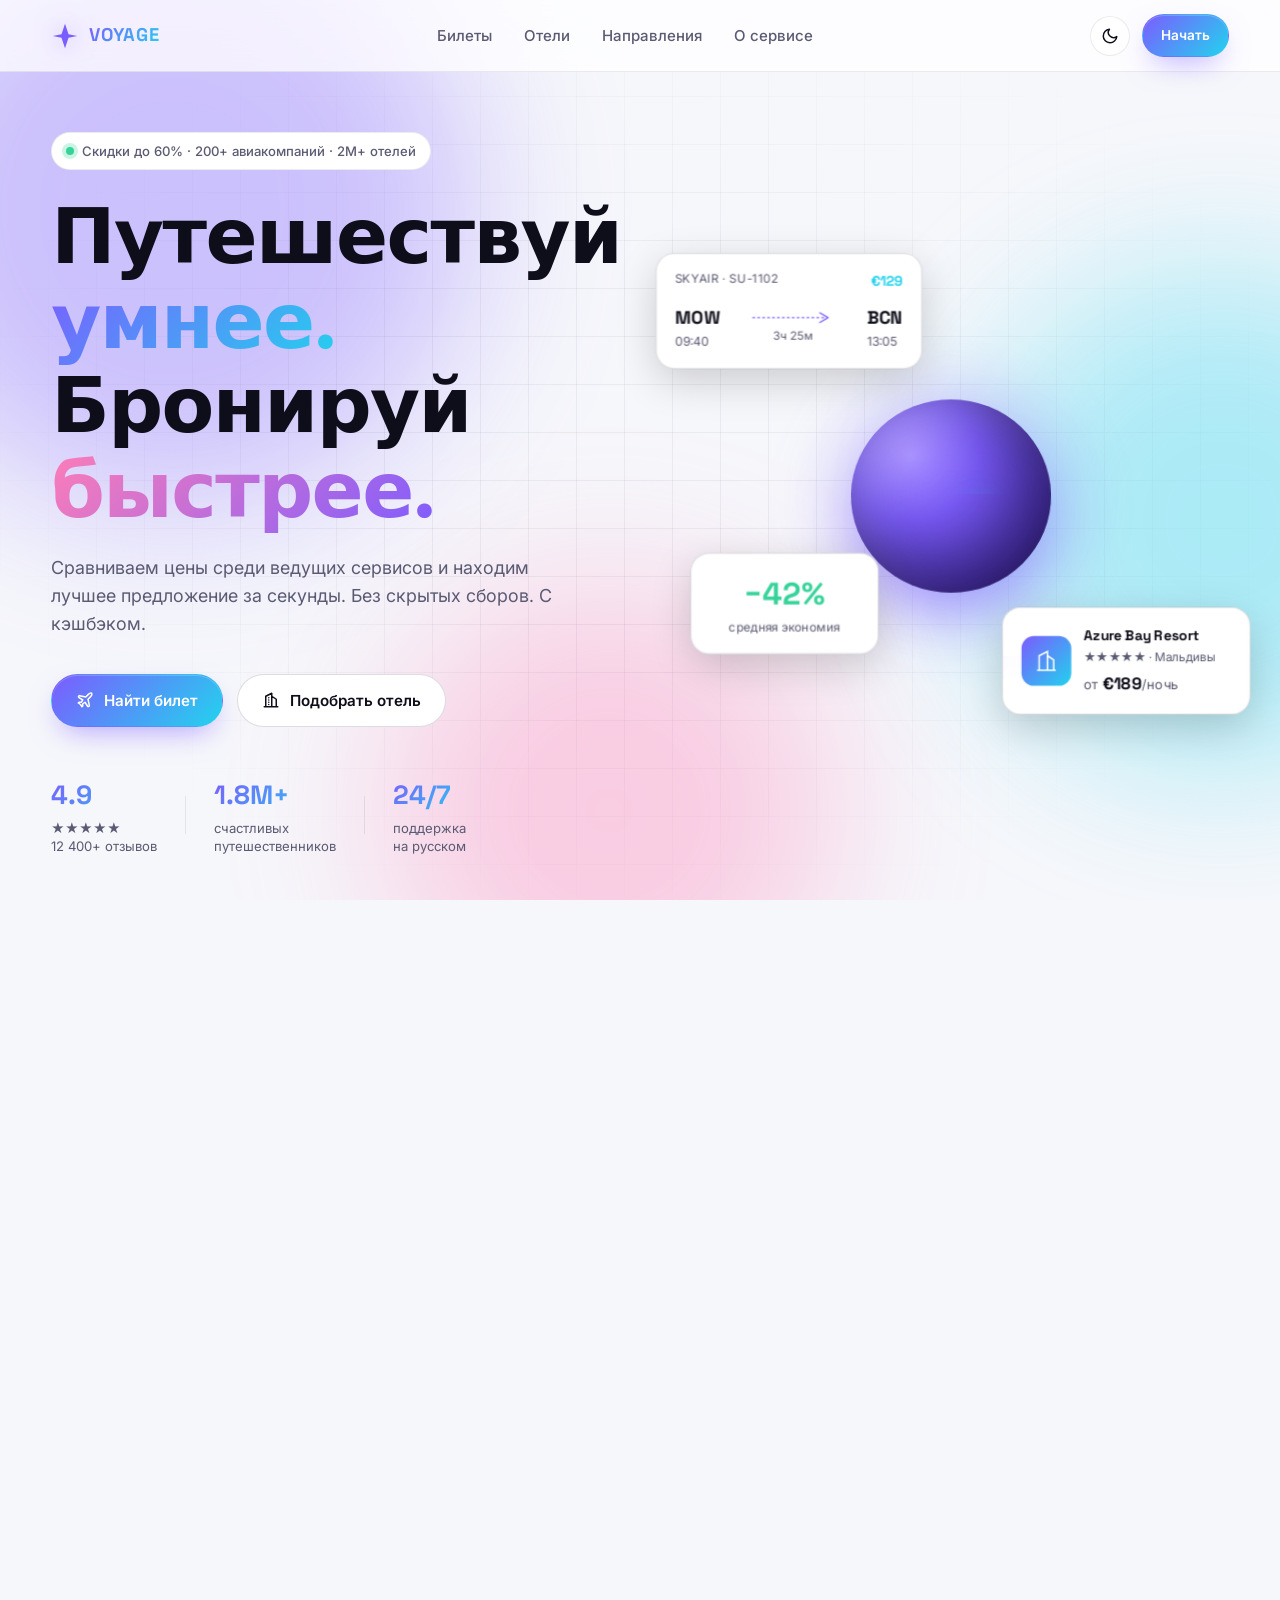
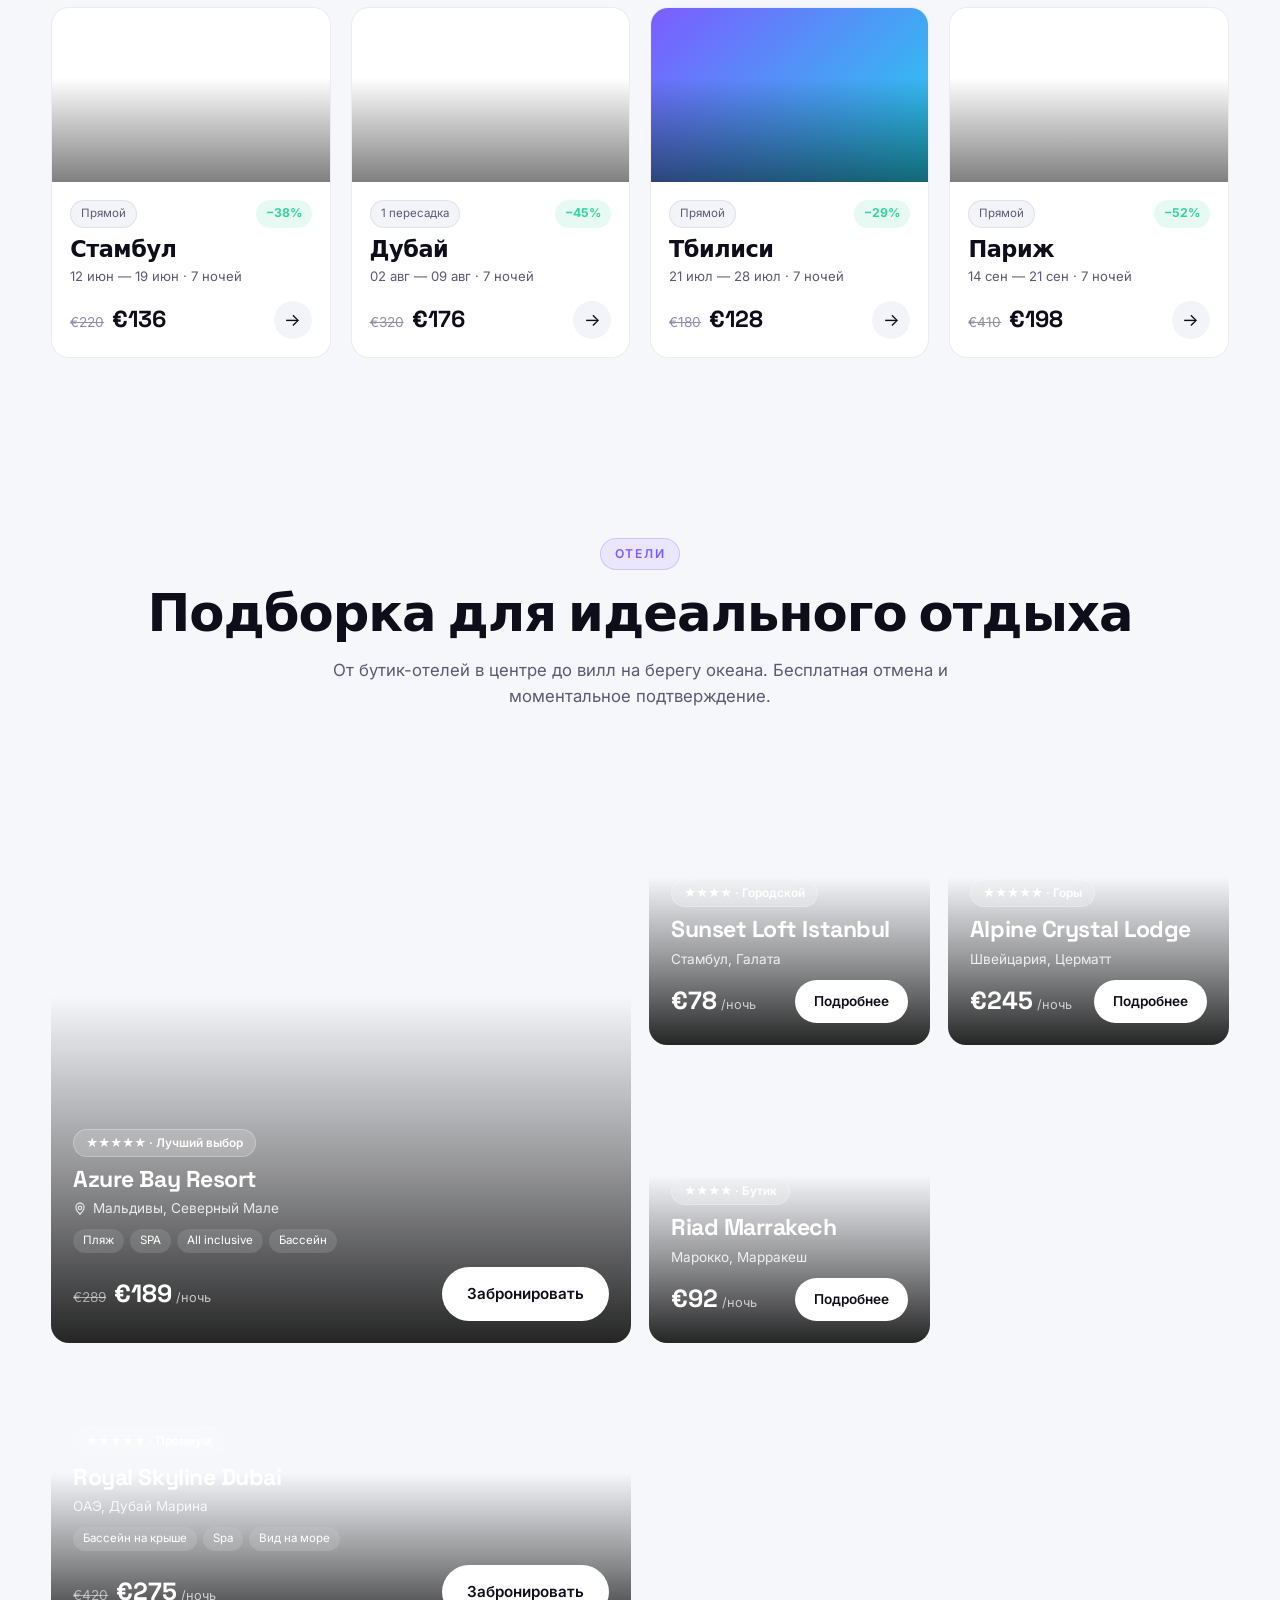
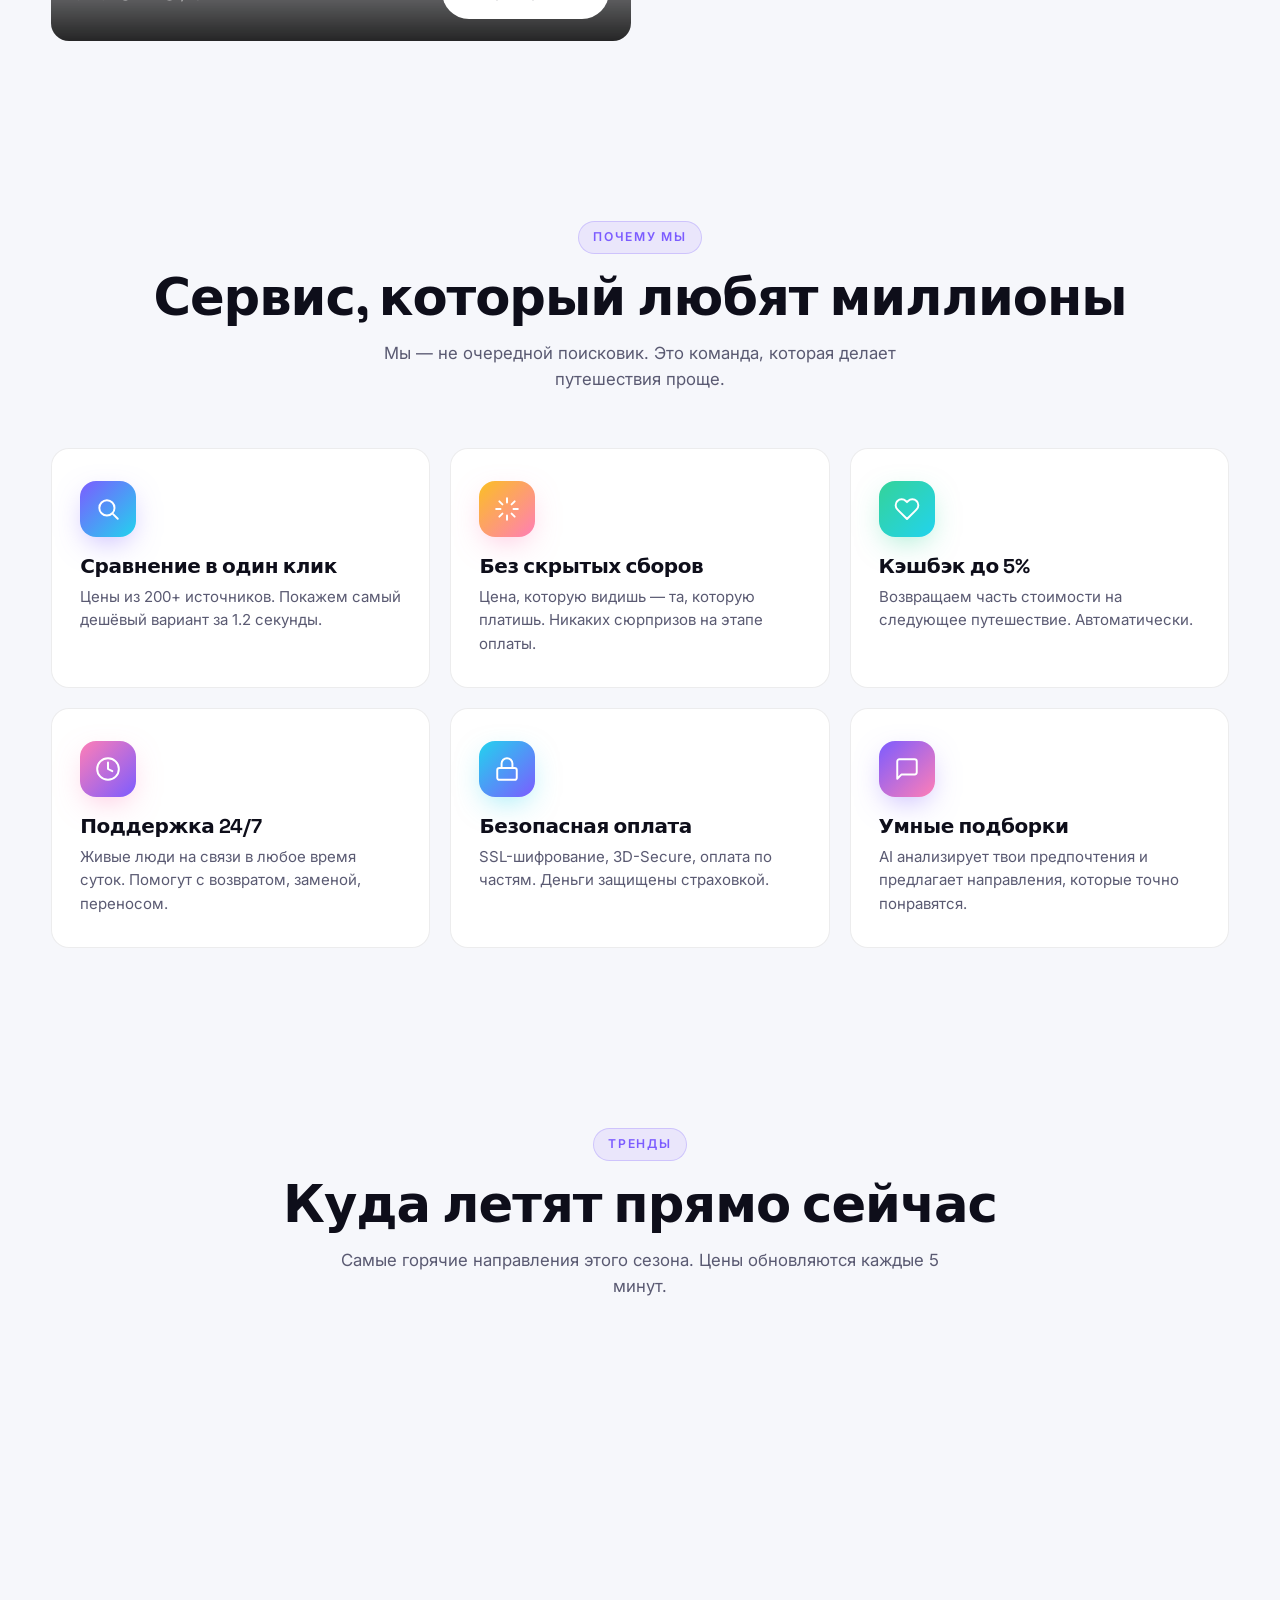
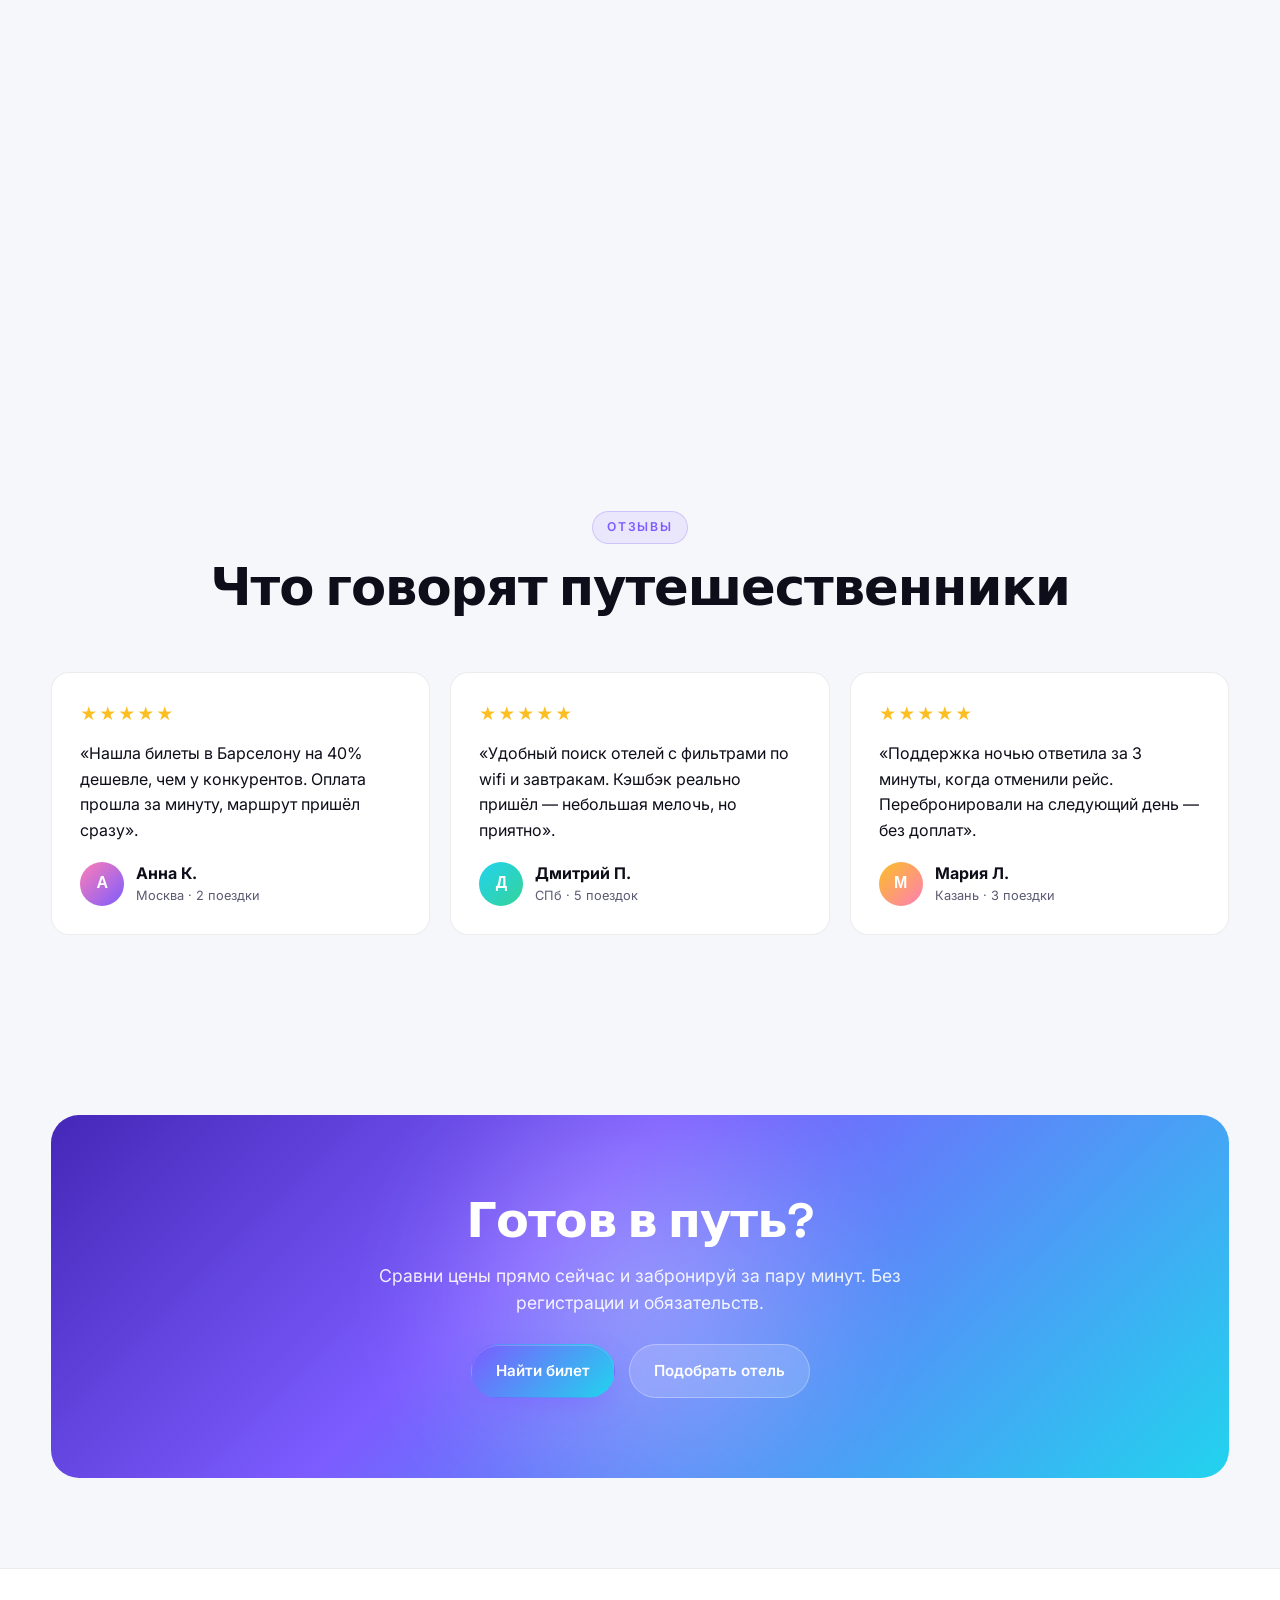
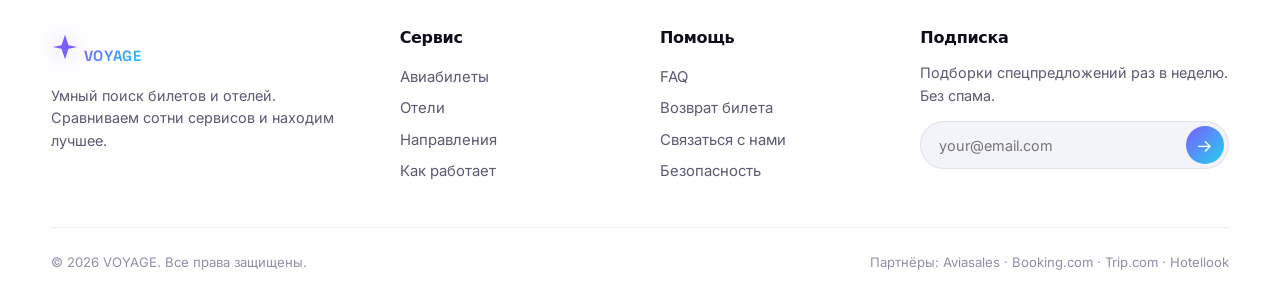
==== commit f606912f: "feat: replace accounting site with VOYAGE travel booking landing page Co-authored-by: lotos433 <5843" ====
--- a/index.html
+++ b/index.html
@@ -1,232 +1,598 @@
 <!DOCTYPE html>
-<html lang="az">
+<html lang="ru" data-theme="dark">
 <head>
   <meta charset="UTF-8" />
   <meta name="viewport" content="width=device-width, initial-scale=1.0" />
-  <meta name="description" content="Professional mühasibatlıq xidmətləri - Maliyyə hesabatları, vergi konsultasiyası, əmək haqqı idarəetməsi." />
-  <title>Accent Accounting - Professional Mühasibatlıq Xidmətləri</title>
-  <link rel="preconnect" href="https://fonts.googleapis.com" />
-  <link rel="preconnect" href="https://fonts.gstatic.com" crossorigin />
-  <link href="https://fonts.googleapis.com/css2?family=Playfair+Display:wght@500;600;700&family=Inter:wght@400;500;600&display=swap" rel="stylesheet" />
+  <meta name="description" content="VOYAGE — авиабилеты со скидкой до 60% и отели по всему миру. Бронируй за минуту." />
+  <title>VOYAGE · Билеты и отели по лучшим ценам</title>
+  <link rel="preconnect" href="https://fonts.googleapis.com">
+  <link rel="preconnect" href="https://fonts.gstatic.com" crossorigin>
+  <link href="https://fonts.googleapis.com/css2?family=Space+Grotesk:wght@400;500;600;700&family=Inter:wght@400;500;600&display=swap" rel="stylesheet">
   <link rel="stylesheet" href="styles.css" />
+  <link rel="icon" href="data:image/svg+xml,%3Csvg xmlns='http://www.w3.org/2000/svg' viewBox='0 0 100 100'%3E%3Ctext y='.9em' font-size='90'%3E%E2%9C%88%EF%B8%8F%3C/text%3E%3C/svg%3E" />
 </head>
 <body>
-  <header class="site-header">
-    <div class="container header-inner">
-      <a href="index.html" class="logo">
-        <span class="logo-icon">▲</span>Accent
-      </a>
-      <nav class="nav" aria-label="Əsas menyu">
-        <a href="index.html" class="active">Ana Səhifə</a>
-        <a href="services.html">Xidmətlərimiz</a>
-        <a href="about.html">Haqqımızda</a>
-        <a href="contact.html">Əlaqə</a>
-      </nav>
-      <a href="contact.html" class="btn btn-primary header-cta">Məsləhət alın</a>
-      <button class="burger" id="burger" aria-label="Menyu" aria-expanded="false">
-        <span></span><span></span><span></span>
+  <!-- Animated background -->
+  <div class="bg-orbs" aria-hidden="true">
+    <div class="orb orb-1"></div>
+    <div class="orb orb-2"></div>
+    <div class="orb orb-3"></div>
+  </div>
+  <div class="bg-grid" aria-hidden="true"></div>
+
+  <!-- Navigation -->
+  <header class="nav">
+    <a href="#top" class="logo">
+      <span class="logo-mark">
+        <svg viewBox="0 0 32 32" fill="none" xmlns="http://www.w3.org/2000/svg">
+          <path d="M16 2L20 14L30 16L20 18L16 30L12 18L2 16L12 14L16 2Z" fill="url(#logoGrad)"/>
+          <defs>
+            <linearGradient id="logoGrad" x1="0" y1="0" x2="32" y2="32">
+              <stop offset="0%" stop-color="#7c5cff"/>
+              <stop offset="100%" stop-color="#22d3ee"/>
+            </linearGradient>
+          </defs>
+        </svg>
+      </span>
+      <span class="logo-text">VOYAGE</span>
+    </a>
+
+    <nav class="nav-links">
+      <a href="#flights">Билеты</a>
+      <a href="#hotels">Отели</a>
+      <a href="#destinations">Направления</a>
+      <a href="#features">О сервисе</a>
+    </nav>
+
+    <div class="nav-actions">
+      <button class="theme-toggle" id="themeToggle" aria-label="Переключить тему">
+        <svg class="icon-sun" viewBox="0 0 24 24" fill="none" stroke="currentColor" stroke-width="2" stroke-linecap="round" stroke-linejoin="round">
+          <circle cx="12" cy="12" r="4"/>
+          <path d="M12 2v2M12 20v2M4.93 4.93l1.41 1.41M17.66 17.66l1.41 1.41M2 12h2M20 12h2M6.34 17.66l-1.41 1.41M19.07 4.93l-1.41 1.41"/>
+        </svg>
+        <svg class="icon-moon" viewBox="0 0 24 24" fill="none" stroke="currentColor" stroke-width="2" stroke-linecap="round" stroke-linejoin="round">
+          <path d="M21 12.79A9 9 0 1 1 11.21 3 7 7 0 0 0 21 12.79z"/>
+        </svg>
       </button>
+      <a class="btn btn-primary btn-sm" href="#flights">Начать</a>
     </div>
+
+    <button class="burger" id="burger" aria-label="Меню">
+      <span></span><span></span><span></span>
+    </button>
   </header>
 
-  <main>
+  <main id="top">
+    <!-- HERO -->
     <section class="hero">
-      <div class="hero-bg"></div>
-      <div class="container hero-content">
-        <div class="hero-text">
-          <span class="badge">2005-ci ildən etibarən</span>
-          <h1>Maliyyəniz <span class="accent">dəqiqliklə</span> idarə olunur</h1>
-          <p class="hero-sub">Professional mühasibatlıq xidmətlərimizlə biznesinizin maliyyə sağlamlığını təmin edin. Hər bir rəqəm arxasında güclü tərəfdaşlıq durur.</p>
-          <div class="hero-cta">
-            <a href="contact.html" class="btn btn-primary">Pulsuz məsləhət</a>
-            <a href="services.html" class="btn btn-ghost">Xidmətlərimiz</a>
-          </div>
-          <ul class="hero-stats">
-            <li>
-              <strong>19+</strong>
-              <span>illik təcrübə</span>
-            </li>
-            <li>
-              <strong>500+</strong>
-              <span>müştəri</span>
-            </li>
-            <li>
-              <strong>25</strong>
-              <span>peşəkar komanda</span>
-            </li>
-          </ul>
-        </div>
-        <div class="hero-visual">
-          <div class="hero-card-main">
-            <div class="hero-card-icon">📊</div>
-            <div class="hero-card-title">Maliyyə Hesabatı</div>
-            <div class="hero-card-desc">Dəqiq və vaxtında hesabatlar</div>
-          </div>
-          <div class="hero-card-secondary hero-card-2">
-            <span>✓</span> Vergi Optimizasiyası
-          </div>
-          <div class="hero-card-secondary hero-card-3">
-            <span>✓</span> Əmək Haqqı İdarəetməsi
-          </div>
-        </div>
-      </div>
-    </section>
-
-    <section class="intro">
-      <div class="container intro-grid">
-        <div class="intro-text">
-          <h2>Niyə məhz <span class="accent">Accent</span>?</h2>
-          <p>Biz mühasibatlığı sadəcə rəqəmlər yığmaqdan ibarət görmürük. Hər bir müştərimiz üçün strateji tərəfdaş kimi çalışırıq. Komandamız 19 ildən artıq təcrübəsi ilə sizin biznesinizin maliyyə sağlamlığını qoruyur.</p>
-          <p>İstər kiçik sahibkarlıq, istərsə də iri müəssəə olsun - hər bir müştərimizə fərdi yanaşırıq və onların ehtiyaclarına uyğun həllər təklif edirik.</p>
-          <a href="about.html" class="btn-text">Komandamız ilə tanış olun →</a>
-        </div>
-        <div class="intro-features">
-          <div class="feature-card">
-            <div class="feature-icon">🎯</div>
-            <h3>Fərdi Yanaşma</h3>
-            <p>Hər müştəri üçün xüsusi hazırlanmış həllər</p>
-          </div>
-          <div class="feature-card">
-            <div class="feature-icon">⚡</div>
-            <h3>Sürətli Xidmət</h3>
-            <p>Vaxtında və dəqiq hesabatlar</p>
-          </div>
-          <div class="feature-card">
-            <div class="feature-icon">🔒</div>
-            <h3>Məxfilik</h3>
-            <p>Məlumatlarınız tam təhlükəsizlikdə</p>
-          </div>
-        </div>
-      </div>
-    </section>
-
-    <section class="services-preview">
-      <div class="container">
-        <header class="section-head">
-          <h2>Xidmətlərimiz</h2>
-          <p>Biznesiniz üçün lazım olan bütün mühasibatlıq xidmətləri bir yerdə</p>
-        </header>
-        <div class="services-grid">
-          <div class="service-card">
-            <div class="service-icon">📑</div>
-            <h3>Mühasibatlıq Hesabatları</h3>
-            <p>Müntəzəm və dəqiq maliyyə hesabatları ilə biznesinizin vəziyyətini hər zaman bilin</p>
-            <a href="services.html#accounting" class="btn-link">Ətraflı →</a>
-          </div>
-          <div class="service-card">
-            <div class="service-icon">🧮</div>
-            <h3>Vergi Hesablanması</h3>
-            <p>Vergi qanunvericiliyinə uyğun olaraq optimal vergi strategiyaları</p>
-            <a href="services.html#tax" class="btn-link">Ətraflı →</a>
-          </div>
-          <div class="service-card">
-            <div class="service-icon">🏦</div>
-            <h3>Bank Əməliyyatları</h3>
-            <p>Bank hesablarının effektiv idarə edilməsi və nəzarəti</p>
-            <a href="services.html#banking" class="btn-link">Ətraflı →</a>
-          </div>
-          <div class="service-card">
-            <div class="service-icon">💰</div>
-            <h3>Əmək Haqqı İdarəetməsi</h3>
-            <p>Əmək haqqı hesablanması, vergilərin tutulması və ödənişlər</p>
-            <a href="services.html#payroll" class="btn-link">Ətraflı →</a>
-          </div>
-          <div class="service-card">
-            <div class="service-icon">👥</div>
-            <h3>İşçi Hesabatları</h3>
-            <p>İşçilərin əmək fəaliyyətinin tam hesabatı və statistikası</p>
-            <a href="services.html#employees" class="btn-link">Ətraflı →</a>
-          </div>
-          <div class="service-card">
-            <div class="service-icon">📈</div>
-            <h3>Maliyyə Konsultasiyası</h3>
-            <p>Biznesinizin maliyyə growth strategiyası üzrə məsləhətlər</p>
-            <a href="services.html#consulting" class="btn-link">Ətraflı →</a>
-          </div>
-        </div>
-        <div class="section-cta">
-          <a href="services.html" class="btn btn-primary">Bütün xidmətləri gör</a>
-        </div>
-      </div>
-    </section>
-
-    <section class="testimonials">
-      <div class="container">
-        <header class="section-head center">
-          <h2>Müştərilərimiz nə deyir?</h2>
-          <p>Müştərilərimizin təcrübələri ilə tanış olun</p>
-        </header>
-        <div class="testimonials-grid">
-          <div class="testimonial-card">
-            <div class="testimonial-stars">★★★★★</div>
-            <p>"Accent komandası ilə işləmək bizə vergi optimizasiyasında 30%-dək qənaət etməyə imkan verdi. Peşəkarlıqları təkcə texniki deyil, həm də insanlara yanaşmada özünü göstərir."</p>
-            <div class="testimonial-author">
-              <strong>Elşən Məmmədov</strong>
-              <span>TechStart MMC - Direktor</span>
-            </div>
-          </div>
-          <div class="testimonial-card">
-            <div class="testimonial-stars">★★★★★</div>
-            <p>"5 ildir Accent ilə çalışırıq. Hər ay vaxtında və dəqiq hesabatlar alırıq. Əmək haqqı idarəetməsi tam avtomatlaşdırılıb və heç bir problem yoxdur."</p>
-            <div class="testimonial-author">
-              <strong>Nigar Əliyeva</strong>
-              <span>RetailPro ASC - Maliyyə meneceri</span>
-            </div>
-          </div>
-          <div class="testimonial-card">
-            <div class="testimonial-stars">★★★★★</div>
-            <p>"Startap olaraq ilk ildə maliyyə idarəetməsini düzgün qurmaq çox vacib idi. Accent bizə strukturlu və ölçülə bilən sistem qurmağa kömək etdi."</p>
-            <div class="testimonial-author">
-              <strong>Rəşad Quliyev</strong>
-              <span>InnovateLab - Baş direktor</span>
-            </div>
-          </div>
-        </div>
-      </div>
-    </section>
-
-    <section class="cta-section">
-      <div class="container">
-        <div class="cta-box">
-          <h2>Biznesinizin maliyyə sağlamlığını bu gün təmin edin</h2>
-          <p>Pulsuz məsləhət üçün bizimlə əlaqə saxlayın. Komandamız sizin suallarınızı cavablandırmağa hazırdır.</p>
-          <a href="contact.html" class="btn btn-white">Məsləhət alın</a>
+      <div class="hero-content">
+        <div class="badge reveal">
+          <span class="dot"></span>
+          Скидки до 60% · 200+ авиакомпаний · 2М+ отелей
+        </div>
+        <h1 class="hero-title reveal">
+          Путешествуй <span class="grad-text">умнее.</span><br/>
+          Бронируй <span class="grad-text-2">быстрее.</span>
+        </h1>
+        <p class="hero-sub reveal">
+          Сравниваем цены среди ведущих сервисов и находим лучшее предложение
+          за секунды. Без скрытых сборов. С кэшбэком.
+        </p>
+
+        <div class="hero-cta reveal">
+          <a href="#flights" class="btn btn-primary">
+            <svg viewBox="0 0 24 24" fill="none" stroke="currentColor" stroke-width="2" stroke-linecap="round" stroke-linejoin="round"><path d="M17.8 19.2 16 11l3.5-3.5C21 6 21.5 4 21 3c-1-.5-3 0-4.5 1.5L13 8 4.8 6.2c-.5-.1-.9.1-1.1.5l-.3.5c-.2.5-.1 1 .3 1.3L9 12l-2 3H4l-1 1 3 2 2 3 1-1v-3l3-2 3.5 5.3c.3.4.8.5 1.3.3l.5-.2c.4-.3.6-.7.5-1.2z"/></svg>
+            Найти билет
+          </a>
+          <a href="#hotels" class="btn btn-ghost">
+            <svg viewBox="0 0 24 24" fill="none" stroke="currentColor" stroke-width="2" stroke-linecap="round" stroke-linejoin="round"><path d="M3 21h18M5 21V7l8-4v18M19 21V11l-6-4"/><path d="M9 9v.01M9 12v.01M9 15v.01M9 18v.01"/></svg>
+            Подобрать отель
+          </a>
+        </div>
+
+        <div class="trust-row reveal">
+          <div class="trust-item">
+            <strong>4.9</strong>
+            <span>★★★★★<br/>12 400+ отзывов</span>
+          </div>
+          <div class="trust-divider"></div>
+          <div class="trust-item">
+            <strong>1.8M+</strong>
+            <span>счастливых<br/>путешественников</span>
+          </div>
+          <div class="trust-divider"></div>
+          <div class="trust-item">
+            <strong>24/7</strong>
+            <span>поддержка<br/>на русском</span>
+          </div>
+        </div>
+      </div>
+
+      <!-- 3D Scene -->
+      <div class="hero-3d" aria-hidden="true">
+        <div class="scene">
+          <div class="planet">
+            <div class="planet-ring"></div>
+            <div class="planet-core"></div>
+            <div class="planet-glow"></div>
+          </div>
+          <div class="floating-card card-flight">
+            <div class="fc-head">
+              <span class="fc-airline">SkyAir · SU-1102</span>
+              <span class="fc-price">€129</span>
+            </div>
+            <div class="fc-route">
+              <div class="fc-city"><strong>MOW</strong><span>09:40</span></div>
+              <div class="fc-line">
+                <svg viewBox="0 0 100 20" fill="none">
+                  <path d="M0 10 L90 10" stroke="currentColor" stroke-width="1.5" stroke-dasharray="3 3"/>
+                  <path d="M82 4 L92 10 L82 16" stroke="currentColor" stroke-width="1.5" stroke-linecap="round" stroke-linejoin="round"/>
+                </svg>
+                <span class="fc-time">3ч 25м</span>
+              </div>
+              <div class="fc-city"><strong>BCN</strong><span>13:05</span></div>
+            </div>
+          </div>
+          <div class="floating-card card-hotel">
+            <div class="fc-hotel-img">
+              <svg viewBox="0 0 24 24" fill="none" stroke="currentColor" stroke-width="1.5"><path d="M3 21h18M5 21V7l8-4v18M19 21V11l-6-4"/></svg>
+            </div>
+            <div>
+              <div class="fc-hotel-name">Azure Bay Resort</div>
+              <div class="fc-hotel-meta">★★★★★ · Мальдивы</div>
+              <div class="fc-hotel-price">от <strong>€189</strong>/ночь</div>
+            </div>
+          </div>
+          <div class="floating-card card-stat">
+            <div class="fc-stat-num">−42%</div>
+            <div class="fc-stat-label">средняя экономия</div>
+          </div>
+          <div class="plane" aria-hidden="true">
+            <svg viewBox="0 0 24 24" fill="currentColor"><path d="M21 16v-2l-8-5V3.5a1.5 1.5 0 0 0-3 0V9l-8 5v2l8-2.5V19l-2 1.5V22l3.5-1 3.5 1v-1.5L13 19v-5.5l8 2.5z"/></svg>
+          </div>
+        </div>
+      </div>
+    </section>
+
+    <!-- FLIGHTS / SEARCH -->
+    <section id="flights" class="section">
+      <div class="section-head reveal">
+        <span class="eyebrow">Авиабилеты</span>
+        <h2>Найди свой следующий полёт</h2>
+        <p>Мы сравниваем цены среди 200+ авиакомпаний и онлайн-агентств в реальном времени.</p>
+      </div>
+
+      <div class="search-card reveal">
+        <div class="search-tabs">
+          <button class="tab active" data-tab="flight">
+            <svg viewBox="0 0 24 24" fill="none" stroke="currentColor" stroke-width="2" stroke-linecap="round" stroke-linejoin="round"><path d="M17.8 19.2 16 11l3.5-3.5C21 6 21.5 4 21 3c-1-.5-3 0-4.5 1.5L13 8 4.8 6.2c-.5-.1-.9.1-1.1.5l-.3.5c-.2.5-.1 1 .3 1.3L9 12l-2 3H4l-1 1 3 2 2 3 1-1v-3l3-2 3.5 5.3c.3.4.8.5 1.3.3l.5-.2c.4-.3.6-.7.5-1.2z"/></svg>
+            Билеты
+          </button>
+          <button class="tab" data-tab="hotel">
+            <svg viewBox="0 0 24 24" fill="none" stroke="currentColor" stroke-width="2" stroke-linecap="round" stroke-linejoin="round"><path d="M3 21h18M5 21V7l8-4v18M19 21V11l-6-4"/></svg>
+            Отели
+          </button>
+          <button class="tab" data-tab="combo">
+            <svg viewBox="0 0 24 24" fill="none" stroke="currentColor" stroke-width="2" stroke-linecap="round" stroke-linejoin="round"><path d="M12 2v20M2 12h20"/></svg>
+            Билет + отель
+          </button>
+        </div>
+
+        <form class="search-form" id="searchForm">
+          <div class="field field-from">
+            <label>Откуда</label>
+            <input type="text" placeholder="Москва, MOW" value="Москва" />
+            <svg class="field-ico" viewBox="0 0 24 24" fill="none" stroke="currentColor" stroke-width="2" stroke-linecap="round"><circle cx="12" cy="10" r="3"/><path d="M12 21s-7-7-7-12a7 7 0 0 1 14 0c0 5-7 12-7 12z"/></svg>
+          </div>
+          <button type="button" class="swap-btn" aria-label="Поменять местами">
+            <svg viewBox="0 0 24 24" fill="none" stroke="currentColor" stroke-width="2" stroke-linecap="round" stroke-linejoin="round"><path d="M7 16V4M3 8l4-4 4 4M17 8v12M21 16l-4 4-4-4"/></svg>
+          </button>
+          <div class="field field-to">
+            <label>Куда</label>
+            <input type="text" placeholder="Барселона, BCN" value="Барселона" />
+            <svg class="field-ico" viewBox="0 0 24 24" fill="none" stroke="currentColor" stroke-width="2" stroke-linecap="round"><circle cx="12" cy="10" r="3"/><path d="M12 21s-7-7-7-12a7 7 0 0 1 14 0c0 5-7 12-7 12z"/></svg>
+          </div>
+          <div class="field field-date">
+            <label>Туда</label>
+            <input type="date" />
+          </div>
+          <div class="field field-date">
+            <label>Обратно</label>
+            <input type="date" />
+          </div>
+          <div class="field field-pax">
+            <label>Пассажиры</label>
+            <select>
+              <option>1 взрослый</option>
+              <option>2 взрослых</option>
+              <option>2 взр + 1 реб</option>
+              <option>Семья (4)</option>
+            </select>
+          </div>
+          <a href="#" class="btn btn-primary btn-search" data-ref="flight-search">
+            <svg viewBox="0 0 24 24" fill="none" stroke="currentColor" stroke-width="2" stroke-linecap="round" stroke-linejoin="round"><circle cx="11" cy="11" r="7"/><path d="m21 21-4.3-4.3"/></svg>
+            Искать
+          </a>
+        </form>
+
+        <div class="search-extras">
+          <label class="chip-check"><input type="checkbox" /> Прямые рейсы</label>
+          <label class="chip-check"><input type="checkbox" /> Багаж включён</label>
+          <label class="chip-check"><input type="checkbox" /> Гибкие даты ±3 дня</label>
+          <label class="chip-check"><input type="checkbox" /> Эконом</label>
+        </div>
+      </div>
+
+      <!-- Popular flights -->
+      <h3 class="sub-title reveal">Популярные направления из Москвы</h3>
+      <div class="cards-row" id="flightsRow">
+        <article class="flight-card reveal" data-link="https://www.aviasales.ru/?marker=demo">
+          <div class="fc-img" style="--img:url('https://images.unsplash.com/photo-1583422409516-2895a77efded?w=800&q=80')"></div>
+          <div class="fc-body">
+            <div class="fc-row">
+              <span class="fc-tag">Прямой</span>
+              <span class="fc-discount">−38%</span>
+            </div>
+            <h4>Стамбул</h4>
+            <div class="fc-dates">12 июн — 19 июн · 7 ночей</div>
+            <div class="fc-bottom">
+              <div><span class="fc-old">€220</span><strong>€136</strong></div>
+              <span class="btn-icon" aria-hidden="true">→</span>
+            </div>
+          </div>
+        </article>
+        <article class="flight-card reveal" data-link="https://www.aviasales.ru/?marker=demo">
+          <div class="fc-img" style="--img:url('https://images.unsplash.com/photo-1539037116277-4db20889f2d4?w=800&q=80')"></div>
+          <div class="fc-body">
+            <div class="fc-row">
+              <span class="fc-tag">1 пересадка</span>
+              <span class="fc-discount">−45%</span>
+            </div>
+            <h4>Дубай</h4>
+            <div class="fc-dates">02 авг — 09 авг · 7 ночей</div>
+            <div class="fc-bottom">
+              <div><span class="fc-old">€320</span><strong>€176</strong></div>
+              <span class="btn-icon" aria-hidden="true">→</span>
+            </div>
+          </div>
+        </article>
+        <article class="flight-card reveal" data-link="https://www.aviasales.ru/?marker=demo">
+          <div class="fc-img" style="--img:url('https://images.unsplash.com/photo-1583422409516-4f6c6c8e2c2f?w=800&q=80'),linear-gradient(135deg,#7c5cff,#22d3ee)"></div>
+          <div class="fc-body">
+            <div class="fc-row">
+              <span class="fc-tag">Прямой</span>
+              <span class="fc-discount">−29%</span>
+            </div>
+            <h4>Тбилиси</h4>
+            <div class="fc-dates">21 июл — 28 июл · 7 ночей</div>
+            <div class="fc-bottom">
+              <div><span class="fc-old">€180</span><strong>€128</strong></div>
+              <span class="btn-icon" aria-hidden="true">→</span>
+            </div>
+          </div>
+        </article>
+        <article class="flight-card reveal" data-link="https://www.aviasales.ru/?marker=demo">
+          <div class="fc-img" style="--img:url('https://images.unsplash.com/photo-1502602898657-3e91760cbb34?w=800&q=80')"></div>
+          <div class="fc-body">
+            <div class="fc-row">
+              <span class="fc-tag">Прямой</span>
+              <span class="fc-discount">−52%</span>
+            </div>
+            <h4>Париж</h4>
+            <div class="fc-dates">14 сен — 21 сен · 7 ночей</div>
+            <div class="fc-bottom">
+              <div><span class="fc-old">€410</span><strong>€198</strong></div>
+              <span class="btn-icon" aria-hidden="true">→</span>
+            </div>
+          </div>
+        </article>
+      </div>
+    </section>
+
+    <!-- HOTELS -->
+    <section id="hotels" class="section">
+      <div class="section-head reveal">
+        <span class="eyebrow">Отели</span>
+        <h2>Подборка для идеального отдыха</h2>
+        <p>От бутик-отелей в центре до вилл на берегу океана. Бесплатная отмена и моментальное подтверждение.</p>
+      </div>
+
+      <div class="hotels-grid">
+        <article class="hotel-card hotel-large reveal" data-link="https://www.booking.com/index.html?aid=demo">
+          <div class="hc-img" style="--img:url('https://images.unsplash.com/photo-1571896349842-33c89424de2d?w=1200&q=80')"></div>
+          <div class="hc-overlay"></div>
+          <div class="hc-content">
+            <span class="hc-tag">★★★★★ · Лучший выбор</span>
+            <h3>Azure Bay Resort</h3>
+            <div class="hc-meta">
+              <svg viewBox="0 0 24 24" fill="none" stroke="currentColor" stroke-width="2" stroke-linecap="round"><circle cx="12" cy="10" r="3"/><path d="M12 21s-7-7-7-12a7 7 0 0 1 14 0c0 5-7 12-7 12z"/></svg>
+              Мальдивы, Северный Мале
+            </div>
+            <div class="hc-amenities">
+              <span>Пляж</span><span>SPA</span><span>All inclusive</span><span>Бассейн</span>
+            </div>
+            <div class="hc-bottom">
+              <div><span class="hc-old">€289</span><strong>€189</strong><small>/ночь</small></div>
+              <span class="btn btn-light">Забронировать</span>
+            </div>
+          </div>
+        </article>
+
+        <article class="hotel-card reveal" data-link="https://www.booking.com/index.html?aid=demo">
+          <div class="hc-img" style="--img:url('https://images.unsplash.com/photo-1566073771259-6a8506099945?w=800&q=80')"></div>
+          <div class="hc-overlay"></div>
+          <div class="hc-content">
+            <span class="hc-tag">★★★★ · Городской</span>
+            <h3>Sunset Loft Istanbul</h3>
+            <div class="hc-meta">Стамбул, Галата</div>
+            <div class="hc-bottom">
+              <div><strong>€78</strong><small>/ночь</small></div>
+              <span class="btn btn-light btn-sm">Подробнее</span>
+            </div>
+          </div>
+        </article>
+
+        <article class="hotel-card reveal" data-link="https://www.booking.com/index.html?aid=demo">
+          <div class="hc-img" style="--img:url('https://images.unsplash.com/photo-1551882547-ff40c63fe5fa?w=800&q=80')"></div>
+          <div class="hc-overlay"></div>
+          <div class="hc-content">
+            <span class="hc-tag">★★★★★ · Горы</span>
+            <h3>Alpine Crystal Lodge</h3>
+            <div class="hc-meta">Швейцария, Церматт</div>
+            <div class="hc-bottom">
+              <div><strong>€245</strong><small>/ночь</small></div>
+              <span class="btn btn-light btn-sm">Подробнее</span>
+            </div>
+          </div>
+        </article>
+
+        <article class="hotel-card reveal" data-link="https://www.booking.com/index.html?aid=demo">
+          <div class="hc-img" style="--img:url('https://images.unsplash.com/photo-1582719508461-905c673771fd?w=800&q=80')"></div>
+          <div class="hc-overlay"></div>
+          <div class="hc-content">
+            <span class="hc-tag">★★★★ · Бутик</span>
+            <h3>Riad Marrakech</h3>
+            <div class="hc-meta">Марокко, Марракеш</div>
+            <div class="hc-bottom">
+              <div><strong>€92</strong><small>/ночь</small></div>
+              <span class="btn btn-light btn-sm">Подробнее</span>
+            </div>
+          </div>
+        </article>
+
+        <article class="hotel-card hotel-wide reveal" data-link="https://www.booking.com/index.html?aid=demo">
+          <div class="hc-img" style="--img:url('https://images.unsplash.com/photo-1542314831-068cd1dbfeeb?w=1200&q=80')"></div>
+          <div class="hc-overlay"></div>
+          <div class="hc-content">
+            <span class="hc-tag">★★★★★ · Премиум</span>
+            <h3>Royal Skyline Dubai</h3>
+            <div class="hc-meta">ОАЭ, Дубай Марина</div>
+            <div class="hc-amenities">
+              <span>Бассейн на крыше</span><span>Spa</span><span>Вид на море</span>
+            </div>
+            <div class="hc-bottom">
+              <div><span class="hc-old">€420</span><strong>€275</strong><small>/ночь</small></div>
+              <span class="btn btn-light">Забронировать</span>
+            </div>
+          </div>
+        </article>
+      </div>
+    </section>
+
+    <!-- FEATURES -->
+    <section id="features" class="section">
+      <div class="section-head reveal">
+        <span class="eyebrow">Почему мы</span>
+        <h2>Сервис, который любят миллионы</h2>
+        <p>Мы — не очередной поисковик. Это команда, которая делает путешествия проще.</p>
+      </div>
+
+      <div class="features-grid">
+        <div class="feature-card reveal">
+          <div class="feature-ico f1">
+            <svg viewBox="0 0 24 24" fill="none" stroke="currentColor" stroke-width="1.8" stroke-linecap="round" stroke-linejoin="round"><circle cx="11" cy="11" r="7"/><path d="m21 21-4.3-4.3"/></svg>
+          </div>
+          <h3>Сравнение в один клик</h3>
+          <p>Цены из 200+ источников. Покажем самый дешёвый вариант за 1.2 секунды.</p>
+        </div>
+        <div class="feature-card reveal">
+          <div class="feature-ico f2">
+            <svg viewBox="0 0 24 24" fill="none" stroke="currentColor" stroke-width="1.8" stroke-linecap="round" stroke-linejoin="round"><path d="M12 2v4M12 18v4M4.93 4.93l2.83 2.83M16.24 16.24l2.83 2.83M2 12h4M18 12h4M4.93 19.07l2.83-2.83M16.24 7.76l2.83-2.83"/></svg>
+          </div>
+          <h3>Без скрытых сборов</h3>
+          <p>Цена, которую видишь — та, которую платишь. Никаких сюрпризов на этапе оплаты.</p>
+        </div>
+        <div class="feature-card reveal">
+          <div class="feature-ico f3">
+            <svg viewBox="0 0 24 24" fill="none" stroke="currentColor" stroke-width="1.8" stroke-linecap="round" stroke-linejoin="round"><path d="M20.84 4.61a5.5 5.5 0 0 0-7.78 0L12 5.67l-1.06-1.06a5.5 5.5 0 0 0-7.78 7.78l1.06 1.06L12 21.23l7.78-7.78 1.06-1.06a5.5 5.5 0 0 0 0-7.78z"/></svg>
+          </div>
+          <h3>Кэшбэк до 5%</h3>
+          <p>Возвращаем часть стоимости на следующее путешествие. Автоматически.</p>
+        </div>
+        <div class="feature-card reveal">
+          <div class="feature-ico f4">
+            <svg viewBox="0 0 24 24" fill="none" stroke="currentColor" stroke-width="1.8" stroke-linecap="round" stroke-linejoin="round"><circle cx="12" cy="12" r="10"/><polyline points="12 6 12 12 16 14"/></svg>
+          </div>
+          <h3>Поддержка 24/7</h3>
+          <p>Живые люди на связи в любое время суток. Помогут с возвратом, заменой, переносом.</p>
+        </div>
+        <div class="feature-card reveal">
+          <div class="feature-ico f5">
+            <svg viewBox="0 0 24 24" fill="none" stroke="currentColor" stroke-width="1.8" stroke-linecap="round" stroke-linejoin="round"><rect x="3" y="11" width="18" height="11" rx="2"/><path d="M7 11V7a5 5 0 0 1 10 0v4"/></svg>
+          </div>
+          <h3>Безопасная оплата</h3>
+          <p>SSL-шифрование, 3D-Secure, оплата по частям. Деньги защищены страховкой.</p>
+        </div>
+        <div class="feature-card reveal">
+          <div class="feature-ico f6">
+            <svg viewBox="0 0 24 24" fill="none" stroke="currentColor" stroke-width="1.8" stroke-linecap="round" stroke-linejoin="round"><path d="M21 15a2 2 0 0 1-2 2H7l-4 4V5a2 2 0 0 1 2-2h14a2 2 0 0 1 2 2z"/></svg>
+          </div>
+          <h3>Умные подборки</h3>
+          <p>AI анализирует твои предпочтения и предлагает направления, которые точно понравятся.</p>
+        </div>
+      </div>
+    </section>
+
+    <!-- DESTINATIONS -->
+    <section id="destinations" class="section">
+      <div class="section-head reveal">
+        <span class="eyebrow">Тренды</span>
+        <h2>Куда летят прямо сейчас</h2>
+        <p>Самые горячие направления этого сезона. Цены обновляются каждые 5 минут.</p>
+      </div>
+
+      <div class="dest-marquee reveal">
+        <div class="marquee-track">
+          <div class="dest-pill"><span class="flag">🇹🇷</span>Стамбул <em>от €136</em></div>
+          <div class="dest-pill"><span class="flag">🇦🇪</span>Дубай <em>от €176</em></div>
+          <div class="dest-pill"><span class="flag">🇬🇪</span>Тбилиси <em>от €128</em></div>
+          <div class="dest-pill"><span class="flag">🇫🇷</span>Париж <em>от €198</em></div>
+          <div class="dest-pill"><span class="flag">🇮🇹</span>Рим <em>от €210</em></div>
+          <div class="dest-pill"><span class="flag">🇪🇸</span>Барселона <em>от €189</em></div>
+          <div class="dest-pill"><span class="flag">🇯🇵</span>Токио <em>от €620</em></div>
+          <div class="dest-pill"><span class="flag">🇹🇭</span>Бангкок <em>от €390</em></div>
+          <div class="dest-pill"><span class="flag">🇲🇻</span>Мале <em>от €490</em></div>
+          <div class="dest-pill"><span class="flag">🇪🇬</span>Каир <em>от €165</em></div>
+          <!-- duplicate for seamless loop -->
+          <div class="dest-pill"><span class="flag">🇹🇷</span>Стамбул <em>от €136</em></div>
+          <div class="dest-pill"><span class="flag">🇦🇪</span>Дубай <em>от €176</em></div>
+          <div class="dest-pill"><span class="flag">🇬🇪</span>Тбилиси <em>от €128</em></div>
+          <div class="dest-pill"><span class="flag">🇫🇷</span>Париж <em>от €198</em></div>
+          <div class="dest-pill"><span class="flag">🇮🇹</span>Рим <em>от €210</em></div>
+        </div>
+      </div>
+
+      <div class="dest-grid">
+        <a href="https://www.aviasales.ru/?marker=demo" class="dest-card big reveal" target="_blank" rel="noopener nofollow sponsored" style="--img:url('https://images.unsplash.com/photo-1538332576228-eb5b4c4de6f5?w=1200&q=80')">
+          <div class="dest-inner">
+            <span class="dest-meta">Топ недели</span>
+            <h3>Бали</h3>
+            <p>Серферский рай и рисовые террасы. <strong>от €590</strong></p>
+          </div>
+        </a>
+        <a href="https://www.aviasales.ru/?marker=demo" class="dest-card reveal" target="_blank" rel="noopener nofollow sponsored" style="--img:url('https://images.unsplash.com/photo-1542051841857-5f90071e7989?w=800&q=80')">
+          <div class="dest-inner">
+            <span class="dest-meta">Азия</span>
+            <h3>Токио</h3>
+            <p><strong>от €620</strong></p>
+          </div>
+        </a>
+        <a href="https://www.aviasales.ru/?marker=demo" class="dest-card reveal" target="_blank" rel="noopener nofollow sponsored" style="--img:url('https://images.unsplash.com/photo-1467269204594-9661b134dd2b?w=800&q=80')">
+          <div class="dest-inner">
+            <span class="dest-meta">Европа</span>
+            <h3>Санторини</h3>
+            <p><strong>от €245</strong></p>
+          </div>
+        </a>
+        <a href="https://www.aviasales.ru/?marker=demo" class="dest-card reveal" target="_blank" rel="noopener nofollow sponsored" style="--img:url('https://images.unsplash.com/photo-1518684079-3c830dcef090?w=800&q=80')">
+          <div class="dest-inner">
+            <span class="dest-meta">Восток</span>
+            <h3>Дубай</h3>
+            <p><strong>от €176</strong></p>
+          </div>
+        </a>
+      </div>
+    </section>
+
+    <!-- TESTIMONIALS -->
+    <section class="section">
+      <div class="section-head reveal">
+        <span class="eyebrow">Отзывы</span>
+        <h2>Что говорят путешественники</h2>
+      </div>
+      <div class="testimonials">
+        <figure class="testimonial reveal">
+          <div class="stars">★★★★★</div>
+          <blockquote>«Нашла билеты в Барселону на 40% дешевле, чем у конкурентов. Оплата прошла за минуту, маршрут пришёл сразу».</blockquote>
+          <figcaption>
+            <span class="avatar" style="background:linear-gradient(135deg,#ff7eb6,#7c5cff)">А</span>
+            <div><strong>Анна К.</strong><small>Москва · 2 поездки</small></div>
+          </figcaption>
+        </figure>
+        <figure class="testimonial reveal">
+          <div class="stars">★★★★★</div>
+          <blockquote>«Удобный поиск отелей с фильтрами по wifi и завтракам. Кэшбэк реально пришёл — небольшая мелочь, но приятно».</blockquote>
+          <figcaption>
+            <span class="avatar" style="background:linear-gradient(135deg,#22d3ee,#34d399)">Д</span>
+            <div><strong>Дмитрий П.</strong><small>СПб · 5 поездок</small></div>
+          </figcaption>
+        </figure>
+        <figure class="testimonial reveal">
+          <div class="stars">★★★★★</div>
+          <blockquote>«Поддержка ночью ответила за 3 минуты, когда отменили рейс. Перебронировали на следующий день — без доплат».</blockquote>
+          <figcaption>
+            <span class="avatar" style="background:linear-gradient(135deg,#fbbf24,#ff7eb6)">М</span>
+            <div><strong>Мария Л.</strong><small>Казань · 3 поездки</small></div>
+          </figcaption>
+        </figure>
+      </div>
+    </section>
+
+    <!-- CTA -->
+    <section class="section">
+      <div class="cta reveal">
+        <div class="cta-glow"></div>
+        <div class="cta-content">
+          <h2>Готов в путь?</h2>
+          <p>Сравни цены прямо сейчас и забронируй за пару минут. Без регистрации и обязательств.</p>
+          <div class="cta-buttons">
+            <a class="btn btn-primary" href="#flights">Найти билет</a>
+            <a class="btn btn-ghost btn-light-bg" href="#hotels">Подобрать отель</a>
+          </div>
         </div>
       </div>
     </section>
   </main>
 
-  <footer class="site-footer">
-    <div class="container footer-grid">
+  <!-- FOOTER -->
+  <footer class="footer">
+    <div class="footer-grid">
       <div>
-        <a href="index.html" class="logo">
-          <span class="logo-icon">▲</span>Accent
+        <a href="#top" class="logo">
+          <span class="logo-mark">
+            <svg viewBox="0 0 32 32" fill="none" xmlns="http://www.w3.org/2000/svg">
+              <path d="M16 2L20 14L30 16L20 18L16 30L12 18L2 16L12 14L16 2Z" fill="url(#logoGrad2)"/>
+              <defs>
+                <linearGradient id="logoGrad2" x1="0" y1="0" x2="32" y2="32">
+                  <stop offset="0%" stop-color="#7c5cff"/>
+                  <stop offset="100%" stop-color="#22d3ee"/>
+                </linearGradient>
+              </defs>
+            </svg>
+          </span>
+          <span class="logo-text">VOYAGE</span>
         </a>
-        <p class="footer-tag">Professional mühasibatlıq xidmətləri ilə biznesinizin gələcəyinə investisiya edin.</p>
+        <p class="footer-sub">Умный поиск билетов и отелей. Сравниваем сотни сервисов и находим лучшее.</p>
       </div>
       <div>
-        <h4>Xidmətlər</h4>
-        <a href="services.html#accounting">Mühasibatlıq Hesabatları</a>
-        <a href="services.html#tax">Vergi Hesablanması</a>
-        <a href="services.html#banking">Bank Əməliyyatları</a>
-        <a href="services.html#payroll">Əmək Haqqı İdarəetməsi</a>
+        <h4>Сервис</h4>
+        <a href="#flights">Авиабилеты</a>
+        <a href="#hotels">Отели</a>
+        <a href="#destinations">Направления</a>
+        <a href="#features">Как работает</a>
       </div>
       <div>
-        <h4>Şirkət</h4>
-        <a href="about.html">Haqqımızda</a>
-        <a href="about.html#team">Komandamız</a>
-        <a href="contact.html">Əlaqə</a>
+        <h4>Помощь</h4>
+        <a href="#">FAQ</a>
+        <a href="#">Возврат билета</a>
+        <a href="#">Связаться с нами</a>
+        <a href="#">Безопасность</a>
       </div>
       <div>
-        <h4>Əlaqə</h4>
-        <a href="tel:+994501234567">+994 50 123 45 67</a>
-        <a href="mailto:info@accent.az">info@accent.az</a>
-        <span class="footer-address">Bakı, Nəsimi rayonu, Azərbaycan</span>
+        <h4>Подписка</h4>
+        <p class="footer-sub">Подборки спецпредложений раз в неделю. Без спама.</p>
+        <form class="subscribe" onsubmit="event.preventDefault(); this.querySelector('button').textContent='Подписан ✓'">
+          <input type="email" placeholder="your@email.com" required />
+          <button>→</button>
+        </form>
       </div>
     </div>
-    <div class="container copy">© 2026 Accent Accounting. Bütün hüquqlar qorunur.</div>
+    <div class="footer-bottom">
+      <span>© 2026 VOYAGE. Все права защищены.</span>
+      <span>Партнёры: Aviasales · Booking.com · Trip.com · Hotellook</span>
+    </div>
   </footer>
 
   <script src="script.js"></script>
 </body>
-</html>+</html>
--- a/styles.css
+++ b/styles.css
@@ -1,745 +1,1060 @@
+/* =========================================================
+   VOYAGE — modern travel landing
+   Dual theme (dark / light), 3D scene, smooth animations.
+   ========================================================= */
+
 :root {
-  --bg: #FAFBFC;
-  --bg-alt: #F4F6F8;
-  --surface: #FFFFFF;
-  --surface-2: #EEF1F5;
-  --text: #1A1D23;
-  --text-secondary: #5A6272;
-  --muted: #9AA1B2;
-  --line: rgba(26, 29, 35, 0.08);
-  --primary: #2563EB;
-  --primary-dark: #1D4ED8;
-  --primary-light: #DBEAFE;
-  --accent: #059669;
-  --accent-light: #D1FAE5;
-  --shadow: 0 1px 3px rgba(26, 29, 35, 0.06), 0 4px 12px rgba(26, 29, 35, 0.04);
-  --shadow-md: 0 4px 6px rgba(26, 29, 35, 0.05), 0 10px 24px rgba(26, 29, 35, 0.08);
-  --radius: 16px;
+  --c-primary: #7c5cff;
+  --c-primary-2: #22d3ee;
+  --c-accent: #ff7eb6;
+  --c-success: #34d399;
+
   --radius-sm: 10px;
-  --radius-lg: 24px;
-  --maxw: 1200px;
-  --transition: 0.25s cubic-bezier(0.4, 0, 0.2, 1);
-}
-
-* { box-sizing: border-box; margin: 0; padding: 0; }
-
+  --radius: 18px;
+  --radius-lg: 28px;
+
+  --shadow-sm: 0 4px 16px rgba(0,0,0,.08);
+  --shadow: 0 12px 40px rgba(0,0,0,.18);
+  --shadow-lg: 0 30px 80px rgba(0,0,0,.32);
+
+  --ease: cubic-bezier(.22,.61,.36,1);
+  --t: .35s var(--ease);
+
+  --maxw: 1280px;
+  --pad: clamp(20px, 4vw, 64px);
+}
+
+/* ---------- THEMES ---------- */
+[data-theme="dark"] {
+  --bg: #07070d;
+  --bg-2: #0d0d18;
+  --surface: rgba(255,255,255,.04);
+  --surface-2: rgba(255,255,255,.07);
+  --surface-strong: rgba(255,255,255,.1);
+  --border: rgba(255,255,255,.09);
+  --border-strong: rgba(255,255,255,.18);
+  --text: #f3f3fb;
+  --text-mute: #9b9bb3;
+  --text-dim: #6b6b85;
+  --nav-bg: rgba(10,10,18,.65);
+  --card-bg: rgba(255,255,255,.04);
+  --orb-1: #7c5cff;
+  --orb-2: #22d3ee;
+  --orb-3: #ff4ecd;
+  --grid-color: rgba(255,255,255,.04);
+  --glow-strength: .8;
+}
+
+[data-theme="light"] {
+  --bg: #f6f7fb;
+  --bg-2: #ffffff;
+  --surface: #ffffff;
+  --surface-2: #f3f4fa;
+  --surface-strong: #ffffff;
+  --border: rgba(15,15,35,.08);
+  --border-strong: rgba(15,15,35,.14);
+  --text: #0e0e1a;
+  --text-mute: #5a5a72;
+  --text-dim: #8f8fa6;
+  --nav-bg: rgba(255,255,255,.75);
+  --card-bg: #ffffff;
+  --orb-1: #7c5cff;
+  --orb-2: #22d3ee;
+  --orb-3: #ff7eb6;
+  --grid-color: rgba(15,15,35,.05);
+  --glow-strength: .35;
+}
+
+/* ---------- BASE ---------- */
+* { box-sizing: border-box; }
 html { scroll-behavior: smooth; }
-
 body {
-  font-family: 'Inter', system-ui, -apple-system, sans-serif;
+  margin: 0;
+  min-height: 100vh;
+  font-family: 'Inter', system-ui, sans-serif;
   background: var(--bg);
   color: var(--text);
-  line-height: 1.6;
   -webkit-font-smoothing: antialiased;
+  line-height: 1.55;
   overflow-x: hidden;
-}
-
-img { max-width: 100%; display: block; }
-a { color: inherit; text-decoration: none; }
-button { font: inherit; cursor: pointer; border: 0; background: transparent; color: inherit; }
-input, textarea, select { font: inherit; }
-
-.container { max-width: var(--maxw); margin: 0 auto; padding: 0 24px; }
+  transition: background .5s var(--ease), color .5s var(--ease);
+}
 
 h1, h2, h3, h4 {
-  font-family: 'Playfair Display', serif;
-  font-weight: 600;
-  line-height: 1.2;
-  letter-spacing: -0.02em;
-}
-
-h1 { font-size: clamp(2.2rem, 5vw, 3.5rem); }
-h2 { font-size: clamp(1.8rem, 4vw, 2.5rem); }
-h3 { font-size: 1.25rem; }
-
-.accent { color: var(--primary); }
-
-/* ===== Header ===== */
-.site-header {
-  position: sticky;
-  top: 0;
-  z-index: 100;
-  background: rgba(250, 251, 252, 0.92);
-  backdrop-filter: blur(12px);
-  border-bottom: 1px solid var(--line);
-}
-.header-inner {
-  display: flex;
+  font-family: 'Space Grotesk', system-ui, sans-serif;
+  font-weight: 700;
+  line-height: 1.1;
+  letter-spacing: -.02em;
+  margin: 0;
+}
+
+p { margin: 0; color: var(--text-mute); }
+
+a { color: inherit; text-decoration: none; transition: color var(--t); }
+
+img, svg { display: block; max-width: 100%; }
+
+button { font-family: inherit; cursor: pointer; }
+
+::selection { background: var(--c-primary); color: #fff; }
+
+/* ---------- BACKGROUND ORBS ---------- */
+.bg-orbs {
+  position: fixed; inset: 0; z-index: -2;
+  overflow: hidden; pointer-events: none;
+}
+.orb {
+  position: absolute;
+  border-radius: 50%;
+  filter: blur(80px);
+  opacity: var(--glow-strength);
+  will-change: transform;
+}
+.orb-1 {
+  width: 600px; height: 600px;
+  background: var(--orb-1);
+  top: -10%; left: -10%;
+  animation: orbDrift 22s var(--ease) infinite alternate;
+}
+.orb-2 {
+  width: 500px; height: 500px;
+  background: var(--orb-2);
+  top: 30%; right: -15%;
+  animation: orbDrift2 28s var(--ease) infinite alternate;
+}
+.orb-3 {
+  width: 450px; height: 450px;
+  background: var(--orb-3);
+  bottom: -15%; left: 30%;
+  animation: orbDrift3 25s var(--ease) infinite alternate;
+}
+@keyframes orbDrift  { from { transform: translate(0,0) scale(1); } to { transform: translate(80px,60px) scale(1.15); } }
+@keyframes orbDrift2 { from { transform: translate(0,0) scale(1); } to { transform: translate(-60px,40px) scale(.95); } }
+@keyframes orbDrift3 { from { transform: translate(0,0) scale(1); } to { transform: translate(40px,-80px) scale(1.1); } }
+
+.bg-grid {
+  position: fixed; inset: 0; z-index: -1; pointer-events: none;
+  background-image:
+    linear-gradient(var(--grid-color) 1px, transparent 1px),
+    linear-gradient(90deg, var(--grid-color) 1px, transparent 1px);
+  background-size: 48px 48px;
+  mask-image: radial-gradient(ellipse at center, #000 30%, transparent 75%);
+  -webkit-mask-image: radial-gradient(ellipse at center, #000 30%, transparent 75%);
+}
+
+/* ---------- NAVIGATION ---------- */
+.nav {
+  position: sticky; top: 0; z-index: 50;
+  display: flex; align-items: center; justify-content: space-between;
+  padding: 14px var(--pad);
+  background: var(--nav-bg);
+  backdrop-filter: blur(20px) saturate(180%);
+  -webkit-backdrop-filter: blur(20px) saturate(180%);
+  border-bottom: 1px solid var(--border);
+  transition: background var(--t), border-color var(--t);
+}
+
+.logo {
+  display: flex; align-items: center; gap: 10px;
+  font-family: 'Space Grotesk', sans-serif;
+  font-weight: 700; font-size: 1.15rem;
+  letter-spacing: .04em;
+}
+.logo-mark { width: 28px; height: 28px; display: inline-flex; }
+.logo-mark svg { width: 100%; height: 100%; filter: drop-shadow(0 0 12px rgba(124,92,255,.5)); }
+.logo-text { background: linear-gradient(135deg, var(--c-primary), var(--c-primary-2)); -webkit-background-clip: text; background-clip: text; color: transparent; }
+
+.nav-links {
+  display: flex; gap: 32px;
+  font-size: .94rem; font-weight: 500;
+}
+.nav-links a { color: var(--text-mute); position: relative; }
+.nav-links a::after {
+  content: ''; position: absolute;
+  left: 0; bottom: -6px;
+  width: 100%; height: 2px;
+  background: linear-gradient(90deg, var(--c-primary), var(--c-primary-2));
+  transform: scaleX(0); transform-origin: left;
+  transition: transform var(--t);
+  border-radius: 2px;
+}
+.nav-links a:hover { color: var(--text); }
+.nav-links a:hover::after { transform: scaleX(1); }
+
+.nav-actions { display: flex; align-items: center; gap: 12px; }
+
+.theme-toggle {
+  width: 40px; height: 40px;
+  border-radius: 50%;
+  border: 1px solid var(--border);
+  background: var(--surface);
+  color: var(--text);
+  display: inline-flex; align-items: center; justify-content: center;
+  position: relative; overflow: hidden;
+  transition: all var(--t);
+}
+.theme-toggle:hover { border-color: var(--c-primary); transform: translateY(-2px); }
+.theme-toggle svg { width: 18px; height: 18px; position: absolute; transition: all .5s var(--ease); }
+[data-theme="dark"] .icon-sun  { opacity: 1; transform: rotate(0) scale(1); }
+[data-theme="dark"] .icon-moon { opacity: 0; transform: rotate(90deg) scale(.5); }
+[data-theme="light"] .icon-sun  { opacity: 0; transform: rotate(-90deg) scale(.5); }
+[data-theme="light"] .icon-moon { opacity: 1; transform: rotate(0) scale(1); }
+
+.burger {
+  display: none;
+  width: 40px; height: 40px;
+  background: transparent;
+  border: 1px solid var(--border);
+  border-radius: 50%;
+  flex-direction: column; gap: 4px; align-items: center; justify-content: center;
+}
+.burger span { width: 18px; height: 2px; background: var(--text); border-radius: 2px; transition: all var(--t); }
+
+/* ---------- BUTTONS ---------- */
+.btn {
+  display: inline-flex; align-items: center; gap: 10px;
+  padding: 14px 24px;
+  font-weight: 600; font-size: .95rem;
+  border-radius: 999px;
+  border: 1px solid transparent;
+  transition: all var(--t);
+  position: relative;
+  white-space: nowrap;
+}
+.btn svg { width: 18px; height: 18px; }
+
+.btn-primary {
+  background: linear-gradient(135deg, var(--c-primary), var(--c-primary-2));
+  color: #fff;
+  box-shadow: 0 12px 30px -10px rgba(124,92,255,.6), inset 0 1px 0 rgba(255,255,255,.2);
+}
+.btn-primary:hover {
+  transform: translateY(-2px);
+  box-shadow: 0 20px 45px -12px rgba(124,92,255,.7), inset 0 1px 0 rgba(255,255,255,.25);
+}
+
+.btn-ghost {
+  background: var(--surface);
+  color: var(--text);
+  border-color: var(--border-strong);
+  backdrop-filter: blur(10px);
+}
+.btn-ghost:hover { background: var(--surface-2); border-color: var(--c-primary); }
+
+.btn-light { background: #fff; color: #0e0e1a; }
+.btn-light:hover { transform: translateY(-2px); box-shadow: 0 16px 40px -10px rgba(0,0,0,.4); }
+
+.btn-light-bg { background: rgba(255,255,255,.15); border-color: rgba(255,255,255,.3); color: #fff; }
+.btn-light-bg:hover { background: rgba(255,255,255,.25); }
+
+.btn-sm { padding: 10px 18px; font-size: .85rem; }
+
+/* ---------- HERO ---------- */
+.hero {
+  position: relative;
+  display: grid;
+  grid-template-columns: 1.05fr 1fr;
+  gap: 40px;
   align-items: center;
-  justify-content: space-between;
-  height: 72px;
-  gap: 24px;
-}
-.logo {
-  font-family: 'Playfair Display', serif;
-  font-size: 1.5rem;
-  font-weight: 700;
-  display: flex;
-  align-items: center;
-  gap: 8px;
-}
-.logo-icon {
-  color: var(--primary);
-  font-size: 1.2rem;
-}
-
-.nav {
-  display: flex;
-  gap: 32px;
-  font-weight: 500;
-  font-size: 0.95rem;
-}
-.nav a {
-  position: relative;
-  padding: 6px 0;
-  color: var(--text-secondary);
-  transition: color var(--transition);
-}
-.nav a:hover, .nav a.active { color: var(--text); }
-.nav a::after {
+  max-width: var(--maxw);
+  margin: 0 auto;
+  padding: 60px var(--pad) 80px;
+  min-height: 88vh;
+}
+
+.hero-content { position: relative; z-index: 2; }
+
+.badge {
+  display: inline-flex; align-items: center; gap: 8px;
+  padding: 8px 14px;
+  font-size: .82rem; font-weight: 500;
+  color: var(--text-mute);
+  background: var(--surface);
+  border: 1px solid var(--border);
+  border-radius: 999px;
+  margin-bottom: 24px;
+  backdrop-filter: blur(10px);
+}
+.badge .dot {
+  width: 8px; height: 8px;
+  background: var(--c-success);
+  border-radius: 50%;
+  box-shadow: 0 0 0 4px rgba(52,211,153,.25);
+  animation: pulse 2s ease-in-out infinite;
+}
+@keyframes pulse {
+  0%,100% { box-shadow: 0 0 0 4px rgba(52,211,153,.25); }
+  50% { box-shadow: 0 0 0 8px rgba(52,211,153,0); }
+}
+
+.hero-title {
+  font-size: clamp(2.6rem, 6vw, 5rem);
+  margin-bottom: 22px;
+}
+.grad-text {
+  background: linear-gradient(135deg, var(--c-primary), var(--c-primary-2));
+  -webkit-background-clip: text; background-clip: text;
+  color: transparent;
+  position: relative;
+}
+.grad-text-2 {
+  background: linear-gradient(135deg, var(--c-accent), var(--c-primary));
+  -webkit-background-clip: text; background-clip: text;
+  color: transparent;
+}
+
+.hero-sub {
+  font-size: clamp(1rem, 1.4vw, 1.18rem);
+  max-width: 520px;
+  margin-bottom: 36px;
+}
+
+.hero-cta { display: flex; gap: 14px; flex-wrap: wrap; margin-bottom: 48px; }
+
+.trust-row {
+  display: flex; align-items: center; gap: 28px;
+  flex-wrap: wrap;
+}
+.trust-item { display: flex; flex-direction: column; gap: 4px; }
+.trust-item strong {
+  font-family: 'Space Grotesk', sans-serif;
+  font-size: 1.65rem; font-weight: 700;
+  background: linear-gradient(135deg, var(--c-primary), var(--c-primary-2));
+  -webkit-background-clip: text; background-clip: text;
+  color: transparent;
+}
+.trust-item span { color: var(--text-mute); font-size: .82rem; line-height: 1.35; }
+.trust-divider { width: 1px; height: 38px; background: var(--border); }
+
+/* ---------- 3D SCENE ---------- */
+.hero-3d {
+  position: relative;
+  height: 560px;
+  perspective: 1200px;
+}
+.scene {
+  position: relative;
+  width: 100%; height: 100%;
+  transform-style: preserve-3d;
+}
+
+.planet {
+  position: absolute;
+  top: 50%; left: 50%;
+  width: 320px; height: 320px;
+  transform: translate(-50%,-50%) rotateX(15deg);
+  transform-style: preserve-3d;
+  animation: planetSpin 30s linear infinite;
+}
+.planet-core {
+  position: absolute; inset: 60px;
+  border-radius: 50%;
+  background:
+    radial-gradient(circle at 30% 30%, #b8a4ff 0%, #7c5cff 35%, #4528b8 75%, #1a0e4d 100%);
+  box-shadow:
+    inset -30px -30px 80px rgba(0,0,0,.55),
+    inset 20px 20px 40px rgba(255,255,255,.15),
+    0 30px 60px -10px rgba(124,92,255,.55);
+}
+.planet-glow {
+  position: absolute; inset: 0;
+  border-radius: 50%;
+  background: radial-gradient(circle, rgba(124,92,255,.4) 0%, transparent 70%);
+  filter: blur(20px);
+}
+.planet-ring {
+  position: absolute;
+  top: 50%; left: 50%;
+  width: 100%; height: 100%;
+  border: 2px solid rgba(124,92,255,.4);
+  border-radius: 50%;
+  transform: translate(-50%,-50%) rotateX(75deg) scale(1.4);
+  box-shadow: 0 0 30px rgba(124,92,255,.3), inset 0 0 30px rgba(34,211,238,.3);
+}
+.planet-ring::after {
   content: '';
+  position: absolute; inset: -10px;
+  border: 1px dashed rgba(34,211,238,.35);
+  border-radius: 50%;
+}
+@keyframes planetSpin {
+  from { transform: translate(-50%,-50%) rotateX(15deg) rotateY(0); }
+  to   { transform: translate(-50%,-50%) rotateX(15deg) rotateY(360deg); }
+}
+
+.plane {
   position: absolute;
-  left: 0; bottom: 0;
-  width: 0; height: 2px;
-  background: var(--primary);
-  transition: width var(--transition);
-}
-.nav a:hover::after, .nav a.active::after { width: 100%; }
-
-.header-cta { padding: 10px 20px; font-size: 0.9rem; }
-
-.burger { display: none; width: 40px; height: 40px; flex-direction: column; gap: 5px; align-items: center; justify-content: center; }
-.burger span { display: block; width: 22px; height: 2px; background: var(--text); border-radius: 2px; transition: transform var(--transition), opacity var(--transition); }
-.burger.open span:nth-child(1) { transform: translateY(7px) rotate(45deg); }
-.burger.open span:nth-child(2) { opacity: 0; }
-.burger.open span:nth-child(3) { transform: translateY(-7px) rotate(-45deg); }
-
-/* ===== Buttons ===== */
-.btn {
-  display: inline-flex;
-  align-items: center;
-  justify-content: center;
-  padding: 14px 28px;
+  top: 50%; left: 50%;
+  width: 56px; height: 56px;
+  color: #fff;
+  filter: drop-shadow(0 0 14px var(--c-primary-2));
+  transform-origin: center;
+  animation: planeOrbit 12s linear infinite;
+}
+.plane svg { width: 100%; height: 100%; }
+@keyframes planeOrbit {
+  from { transform: translate(-50%,-50%) rotate(0deg) translateX(220px) rotate(0deg); }
+  to   { transform: translate(-50%,-50%) rotate(360deg) translateX(220px) rotate(-360deg); }
+}
+
+.floating-card {
+  position: absolute;
+  background: var(--card-bg);
+  backdrop-filter: blur(20px);
+  border: 1px solid var(--border-strong);
+  border-radius: var(--radius);
+  padding: 16px 18px;
+  box-shadow: var(--shadow);
+  font-size: .85rem;
+  z-index: 3;
+}
+
+.card-flight {
+  top: 8%; left: -2%;
+  width: 260px;
+  animation: float 6s var(--ease) infinite;
+}
+.card-hotel {
+  bottom: 12%; right: -2%;
+  width: 240px;
+  display: flex; gap: 12px; align-items: center;
+  animation: float 7s var(--ease) infinite reverse;
+}
+.card-stat {
+  top: 60%; left: 5%;
+  width: 180px;
+  text-align: center;
+  animation: float 8s var(--ease) infinite;
+}
+@keyframes float {
+  0%,100% { transform: translateY(0) rotate(-2deg); }
+  50%     { transform: translateY(-20px) rotate(2deg); }
+}
+
+.fc-head { display: flex; justify-content: space-between; margin-bottom: 12px; }
+.fc-airline { font-size: .72rem; color: var(--text-mute); letter-spacing: .04em; text-transform: uppercase; }
+.fc-price { font-family: 'Space Grotesk', sans-serif; font-weight: 700; color: var(--c-primary-2); }
+.fc-route { display: flex; align-items: center; gap: 8px; }
+.fc-city { display: flex; flex-direction: column; }
+.fc-city strong { font-size: 1.1rem; font-family: 'Space Grotesk', sans-serif; }
+.fc-city span { font-size: .75rem; color: var(--text-mute); }
+.fc-line { flex: 1; display: flex; flex-direction: column; align-items: center; gap: 2px; color: var(--c-primary); }
+.fc-line svg { width: 100%; height: 16px; }
+.fc-time { font-size: .7rem; color: var(--text-mute); }
+
+.fc-hotel-img {
+  width: 48px; height: 48px;
   border-radius: 12px;
-  font-weight: 600;
-  font-size: 0.95rem;
-  transition: all var(--transition);
-  white-space: nowrap;
-  gap: 8px;
-}
-.btn:active { transform: scale(0.98); }
-.btn-primary {
-  background: var(--primary);
+  background: linear-gradient(135deg, var(--c-primary), var(--c-primary-2));
+  display: flex; align-items: center; justify-content: center;
   color: #fff;
-  box-shadow: 0 4px 14px rgba(37, 99, 235, 0.3);
-}
-.btn-primary:hover {
-  background: var(--primary-dark);
-  box-shadow: 0 6px 20px rgba(37, 99, 235, 0.4);
-  transform: translateY(-2px);
-}
-.btn-ghost {
-  border: 1.5px solid var(--line);
-  color: var(--text);
-  background: var(--surface);
-}
-.btn-ghost:hover { border-color: var(--primary); color: var(--primary); }
-.btn-white {
-  background: #fff;
-  color: var(--primary);
-  box-shadow: var(--shadow);
-}
-.btn-white:hover { transform: translateY(-2px); box-shadow: var(--shadow-md); }
-.btn-full { width: 100%; }
-.btn-link { color: var(--primary); font-weight: 600; font-size: 0.9rem; }
-.btn-link:hover { text-decoration: underline; }
-.btn-text { color: var(--primary); font-weight: 600; display: inline-flex; align-items: center; gap: 6px; }
-.btn-text:hover { gap: 10px; }
-
-.badge {
+  flex-shrink: 0;
+}
+.fc-hotel-img svg { width: 24px; height: 24px; }
+.fc-hotel-name { font-weight: 700; font-family: 'Space Grotesk', sans-serif; }
+.fc-hotel-meta { font-size: .72rem; color: var(--text-mute); margin: 2px 0 4px; }
+.fc-hotel-price { font-size: .8rem; color: var(--text-mute); }
+.fc-hotel-price strong { color: var(--text); font-size: 1rem; font-family: 'Space Grotesk', sans-serif; }
+
+.fc-stat-num { font-family: 'Space Grotesk', sans-serif; font-size: 1.85rem; font-weight: 700; color: var(--c-success); }
+.fc-stat-label { font-size: .72rem; color: var(--text-mute); }
+
+/* ---------- SECTIONS ---------- */
+.section {
+  max-width: var(--maxw);
+  margin: 0 auto;
+  padding: 90px var(--pad);
+}
+
+.section-head { text-align: center; margin-bottom: 56px; }
+.eyebrow {
   display: inline-block;
-  padding: 8px 16px;
+  padding: 6px 14px;
+  font-size: .76rem; font-weight: 600;
+  letter-spacing: .14em; text-transform: uppercase;
+  color: var(--c-primary);
+  background: rgba(124,92,255,.1);
+  border: 1px solid rgba(124,92,255,.25);
   border-radius: 999px;
-  font-size: 0.8rem;
-  font-weight: 600;
-  background: var(--primary-light);
-  color: var(--primary);
-}
-
-/* ===== Page Header ===== */
-.page-header {
-  padding: 80px 0 60px;
-  background: linear-gradient(180deg, var(--bg) 0%, var(--bg-alt) 100%);
-  text-align: center;
-}
-.page-header h1 { margin-bottom: 16px; }
-.page-header p { color: var(--text-secondary); font-size: 1.1rem; max-width: 600px; margin: 0 auto; }
-
-/* ===== Hero ===== */
-.hero {
-  position: relative;
-  padding: 100px 0 80px;
-  overflow: hidden;
-}
-.hero-bg {
-  position: absolute;
-  inset: 0;
-  background: linear-gradient(135deg, var(--primary-light) 0%, transparent 50%, var(--accent-light) 100%);
-  opacity: 0.4;
-  z-index: 0;
-}
-.hero-content {
-  position: relative;
-  z-index: 1;
-  display: grid;
-  grid-template-columns: 1.1fr 1fr;
-  gap: 60px;
-  align-items: center;
-}
-.hero-text .badge { margin-bottom: 24px; }
-.hero-text h1 { margin-bottom: 20px; }
-.hero-sub { color: var(--text-secondary); font-size: 1.15rem; max-width: 520px; margin-bottom: 32px; line-height: 1.7; }
-.hero-cta { display: flex; gap: 12px; flex-wrap: wrap; margin-bottom: 40px; }
-.hero-stats {
-  list-style: none;
-  display: flex;
-  gap: 40px;
-  padding-top: 32px;
-  border-top: 1px solid var(--line);
-}
-.hero-stats li { display: flex; flex-direction: column; }
-.hero-stats strong { font-family: 'Playfair Display', serif; font-size: 2rem; color: var(--text); }
-.hero-stats span { color: var(--text-secondary); font-size: 0.9rem; }
-
-.hero-visual { position: relative; height: 420px; }
-.hero-card-main {
-  position: absolute;
-  top: 20px; left: 20px;
-  width: 260px;
-  background: var(--surface);
+  margin-bottom: 16px;
+}
+.section-head h2 {
+  font-size: clamp(2rem, 4vw, 3.2rem);
+  margin-bottom: 14px;
+}
+.section-head p {
+  max-width: 620px; margin: 0 auto;
+  font-size: 1.05rem;
+}
+.sub-title {
+  font-size: 1.4rem;
+  margin: 56px 0 24px;
+}
+
+/* ---------- SEARCH CARD ---------- */
+.search-card {
+  background: var(--card-bg);
+  backdrop-filter: blur(20px);
+  border: 1px solid var(--border);
   border-radius: var(--radius-lg);
-  padding: 28px;
-  box-shadow: var(--shadow-md);
-  z-index: 2;
-}
-.hero-card-icon { font-size: 3rem; margin-bottom: 16px; }
-.hero-card-title { font-family: 'Playfair Display', serif; font-size: 1.3rem; margin-bottom: 8px; }
-.hero-card-desc { color: var(--text-secondary); font-size: 0.9rem; }
-
-.hero-card-secondary {
-  position: absolute;
-  background: var(--surface);
-  border-radius: var(--radius);
-  padding: 16px 20px;
-  box-shadow: var(--shadow);
-  font-weight: 600;
-  font-size: 0.9rem;
-  display: flex;
-  align-items: center;
-  gap: 8px;
-}
-.hero-card-secondary span { color: var(--accent); }
-.hero-card-2 { bottom: 120px; right: 0; }
-.hero-card-3 { bottom: 40px; left: 40px; }
-
-/* ===== Intro ===== */
-.intro { padding: 80px 0; }
-.intro-grid {
-  display: grid;
-  grid-template-columns: 1fr 1fr;
-  gap: 60px;
-  align-items: center;
-}
-.intro-text h2 { margin-bottom: 20px; }
-.intro-text p { color: var(--text-secondary); margin-bottom: 16px; line-height: 1.8; }
-.intro-text .btn-text { margin-top: 24px; }
-
-.intro-features {
-  display: grid;
-  gap: 20px;
-}
-.feature-card {
-  background: var(--surface);
-  border-radius: var(--radius);
   padding: 24px;
   box-shadow: var(--shadow);
-  border: 1px solid var(--line);
-  transition: all var(--transition);
-}
-.feature-card:hover { transform: translateY(-4px); box-shadow: var(--shadow-md); }
-.feature-icon { font-size: 2rem; margin-bottom: 12px; }
-.feature-card h3 { margin-bottom: 8px; }
-.feature-card p { color: var(--text-secondary); font-size: 0.9rem; }
-
-/* ===== Services Preview ===== */
-.services-preview { padding: 80px 0; background: var(--bg-alt); }
-.section-head { margin-bottom: 40px; }
-.section-head h2 { margin-bottom: 8px; }
-.section-head p { color: var(--text-secondary); }
-.section-head.center { text-align: center; }
-
-.services-grid {
+}
+
+.search-tabs {
+  display: flex; gap: 6px;
+  background: var(--surface-2);
+  padding: 6px;
+  border-radius: 14px;
+  margin-bottom: 22px;
+  width: fit-content;
+}
+.tab {
+  display: inline-flex; align-items: center; gap: 8px;
+  padding: 10px 18px;
+  background: transparent;
+  border: none;
+  color: var(--text-mute);
+  font-weight: 500; font-size: .9rem;
+  border-radius: 10px;
+  transition: all var(--t);
+}
+.tab svg { width: 16px; height: 16px; }
+.tab.active {
+  background: var(--bg-2);
+  color: var(--text);
+  box-shadow: var(--shadow-sm);
+}
+.tab:not(.active):hover { color: var(--text); }
+
+.search-form {
   display: grid;
-  grid-template-columns: repeat(3, 1fr);
-  gap: 24px;
-}
-.service-card {
-  background: var(--surface);
+  grid-template-columns: 1fr auto 1fr 1fr 1fr 1fr auto;
+  gap: 8px;
+  align-items: end;
+}
+.field {
+  position: relative;
+  background: var(--surface-2);
+  border: 1px solid var(--border);
+  border-radius: 14px;
+  padding: 12px 16px;
+  transition: border-color var(--t);
+}
+.field:focus-within { border-color: var(--c-primary); }
+.field label {
+  display: block;
+  font-size: .72rem; color: var(--text-mute);
+  text-transform: uppercase; letter-spacing: .08em;
+  margin-bottom: 4px;
+}
+.field input, .field select {
+  width: 100%;
+  border: none; background: transparent;
+  font-family: inherit; font-size: .95rem; font-weight: 500;
+  color: var(--text);
+  outline: none;
+  padding: 0;
+}
+.field input::placeholder { color: var(--text-dim); }
+.field-ico { display: none; }
+
+.swap-btn {
+  width: 40px; height: 40px;
+  border-radius: 12px;
+  background: var(--surface-2);
+  border: 1px solid var(--border);
+  color: var(--text-mute);
+  display: inline-flex; align-items: center; justify-content: center;
+  transition: all var(--t);
+  align-self: center;
+  margin-bottom: 4px;
+}
+.swap-btn svg { width: 18px; height: 18px; }
+.swap-btn:hover { color: var(--c-primary); border-color: var(--c-primary); transform: rotate(180deg); }
+
+.btn-search {
+  padding: 16px 28px;
+  height: 100%;
+  min-height: 62px;
+}
+
+.search-extras {
+  display: flex; gap: 10px; flex-wrap: wrap;
+  margin-top: 18px;
+}
+.chip-check {
+  display: inline-flex; align-items: center; gap: 8px;
+  padding: 8px 14px;
+  background: var(--surface-2);
+  border: 1px solid var(--border);
+  border-radius: 999px;
+  font-size: .82rem;
+  color: var(--text-mute);
+  cursor: pointer;
+  transition: all var(--t);
+}
+.chip-check:hover { color: var(--text); border-color: var(--border-strong); }
+.chip-check input { accent-color: var(--c-primary); }
+
+/* ---------- FLIGHT CARDS ---------- */
+.cards-row {
+  display: grid;
+  grid-template-columns: repeat(auto-fill, minmax(260px, 1fr));
+  gap: 20px;
+}
+.flight-card {
+  background: var(--card-bg);
+  border: 1px solid var(--border);
   border-radius: var(--radius);
-  padding: 28px;
-  box-shadow: var(--shadow);
-  border: 1px solid var(--line);
-  transition: all var(--transition);
-}
-.service-card:hover { transform: translateY(-6px); box-shadow: var(--shadow-md); }
-.service-icon { font-size: 2.5rem; margin-bottom: 16px; }
-.service-card h3 { margin-bottom: 10px; }
-.service-card p { color: var(--text-secondary); font-size: 0.9rem; margin-bottom: 16px; line-height: 1.6; }
-
-.section-cta { text-align: center; margin-top: 40px; }
-
-/* ===== Testimonials ===== */
-.testimonials { padding: 80px 0; }
-.testimonials-grid {
-  display: grid;
-  grid-template-columns: repeat(3, 1fr);
-  gap: 24px;
-}
-.testimonial-card {
-  background: var(--surface);
+  overflow: hidden;
+  transition: all var(--t);
+  cursor: pointer;
+  position: relative;
+}
+.flight-card::after {
+  content: '';
+  position: absolute; inset: 0;
   border-radius: var(--radius);
-  padding: 32px;
-  box-shadow: var(--shadow);
-  border: 1px solid var(--line);
-}
-.testimonial-stars { color: #F59E0B; font-size: 1.2rem; margin-bottom: 16px; }
-.testimonial-card p { color: var(--text-secondary); line-height: 1.7; margin-bottom: 20px; font-style: italic; }
-.testimonial-author strong { display: block; font-size: 1rem; margin-bottom: 4px; }
-.testimonial-author span { color: var(--muted); font-size: 0.85rem; }
-
-/* ===== CTA Section ===== */
-.cta-section { padding: 40px 0 80px; }
-.cta-box {
-  background: linear-gradient(135deg, var(--primary) 0%, var(--primary-dark) 100%);
-  border-radius: var(--radius-lg);
-  padding: 60px;
-  text-align: center;
+  background: linear-gradient(135deg, rgba(124,92,255,.15), rgba(34,211,238,.15));
+  opacity: 0;
+  pointer-events: none;
+  transition: opacity var(--t);
+}
+.flight-card:hover { transform: translateY(-8px); border-color: var(--c-primary); box-shadow: var(--shadow); }
+.flight-card:hover::after { opacity: 1; }
+
+.fc-img {
+  aspect-ratio: 16/10;
+  background-image: var(--img);
+  background-size: cover; background-position: center;
+  position: relative;
+  transition: transform .6s var(--ease);
+}
+.flight-card:hover .fc-img { transform: scale(1.06); }
+.fc-img::after {
+  content: '';
+  position: absolute; inset: 0;
+  background: linear-gradient(180deg, transparent 40%, rgba(0,0,0,.5));
+}
+.fc-body { padding: 18px; position: relative; z-index: 2; }
+.fc-row { display: flex; justify-content: space-between; margin-bottom: 10px; }
+.fc-tag {
+  font-size: .72rem; padding: 4px 10px;
+  background: var(--surface-2);
+  border-radius: 999px;
+  color: var(--text-mute);
+  border: 1px solid var(--border);
+}
+.fc-discount {
+  font-size: .76rem; font-weight: 700;
+  color: var(--c-success);
+  padding: 4px 10px;
+  background: rgba(52,211,153,.12);
+  border-radius: 999px;
+}
+.fc-body h4 { font-size: 1.4rem; margin-bottom: 4px; }
+.fc-dates { font-size: .82rem; color: var(--text-mute); margin-bottom: 14px; }
+.fc-bottom { display: flex; justify-content: space-between; align-items: center; }
+.fc-bottom strong { font-family: 'Space Grotesk', sans-serif; font-size: 1.45rem; font-weight: 700; }
+.fc-old { color: var(--text-dim); text-decoration: line-through; font-size: .85rem; margin-right: 8px; }
+.btn-icon {
+  width: 38px; height: 38px;
+  border-radius: 50%;
+  background: var(--surface-2);
+  display: inline-flex; align-items: center; justify-content: center;
+  transition: all var(--t);
+  font-size: 1.1rem;
+  color: var(--text);
+}
+.flight-card:hover .btn-icon {
+  background: linear-gradient(135deg, var(--c-primary), var(--c-primary-2));
   color: #fff;
-}
-.cta-box h2 { color: #fff; margin-bottom: 16px; }
-.cta-box p { opacity: 0.9; max-width: 500px; margin: 0 auto 32px; }
-.cta-box .btn-white { background: #fff; }
-
-/* ===== About Story ===== */
-.about-story { padding: 80px 0; }
-.story-grid {
-  display: grid;
-  grid-template-columns: 1fr 1.2fr;
-  gap: 60px;
-  align-items: center;
-}
-.story-image { }
-.story-img-placeholder {
-  background: linear-gradient(135deg, var(--primary-light), var(--accent-light));
-  border-radius: var(--radius-lg);
-  height: 320px;
-  display: flex;
-  flex-direction: column;
-  align-items: center;
-  justify-content: center;
-  gap: 12px;
-}
-.story-img-placeholder span { font-size: 4rem; }
-.story-img-placeholder p { font-weight: 600; color: var(--text-secondary); }
-
-.story-content h2 { margin-bottom: 20px; }
-.story-content p { color: var(--text-secondary); margin-bottom: 16px; line-height: 1.8; }
-.story-stats {
-  display: flex;
-  gap: 32px;
-  margin-top: 32px;
-  padding-top: 24px;
-  border-top: 1px solid var(--line);
-}
-.stat-item { display: flex; flex-direction: column; }
-.stat-item strong { font-family: 'Playfair Display', serif; font-size: 1.8rem; color: var(--primary); }
-.stat-item span { color: var(--text-secondary); font-size: 0.85rem; }
-
-/* ===== About Values ===== */
-.about-values { padding: 80px 0; background: var(--bg-alt); }
-.values-grid {
-  display: grid;
-  grid-template-columns: repeat(3, 1fr);
-  gap: 24px;
-}
-.value-card {
-  background: var(--surface);
-  border-radius: var(--radius);
-  padding: 28px;
-  text-align: center;
-  box-shadow: var(--shadow);
-  border: 1px solid var(--line);
-  transition: all var(--transition);
-}
-.value-card:hover { transform: translateY(-4px); }
-.value-icon {
-  width: 56px; height: 56px;
-  background: var(--primary-light);
-  border-radius: 50%;
-  display: flex;
-  align-items: center;
-  justify-content: center;
-  margin: 0 auto 16px;
-  font-size: 1.5rem;
-  color: var(--primary);
-}
-.value-card h3 { margin-bottom: 8px; }
-.value-card p { color: var(--text-secondary); font-size: 0.9rem; }
-
-/* ===== About Mission ===== */
-.about-mission { padding: 80px 0; }
-.mission-box {
-  background: linear-gradient(135deg, var(--accent-light) 0%, var(--primary-light) 100%);
-  border-radius: var(--radius-lg);
-  padding: 60px;
-}
-.mission-content { max-width: 700px; }
-.mission-content h2 { margin-bottom: 20px; color: var(--accent); }
-.mission-content p { font-size: 1.2rem; line-height: 1.8; color: var(--text); margin-bottom: 24px; }
-.mission-founder strong { display: block; font-size: 1.1rem; margin-bottom: 4px; }
-.mission-founder span { color: var(--text-secondary); }
-
-/* ===== Team ===== */
-.team-section { padding: 80px 0; background: var(--bg-alt); }
-.team-grid {
+  transform: translateX(4px);
+}
+
+/* ---------- HOTELS GRID ---------- */
+.hotels-grid {
   display: grid;
   grid-template-columns: repeat(4, 1fr);
-  gap: 24px;
-}
-.team-card {
-  background: var(--surface);
+  grid-auto-rows: 280px;
+  gap: 18px;
+}
+.hotel-card {
+  position: relative;
   border-radius: var(--radius);
+  overflow: hidden;
+  cursor: pointer;
+  isolation: isolate;
+  transition: transform var(--t);
+}
+.hotel-large { grid-column: span 2; grid-row: span 2; }
+.hotel-wide { grid-column: span 2; }
+.hotel-card:hover { transform: translateY(-6px); }
+.hc-img {
+  position: absolute; inset: 0;
+  background-image: var(--img);
+  background-size: cover; background-position: center;
+  transition: transform .8s var(--ease);
+  z-index: 1;
+}
+.hotel-card:hover .hc-img { transform: scale(1.08); }
+.hc-overlay {
+  position: absolute; inset: 0; z-index: 2;
+  background: linear-gradient(180deg, transparent 40%, rgba(0,0,0,.4) 70%, rgba(0,0,0,.85));
+}
+.hc-content {
+  position: absolute; inset: auto 0 0 0; z-index: 3;
+  padding: 22px;
+  color: #fff;
+}
+.hc-tag {
+  display: inline-block;
+  font-size: .74rem; font-weight: 600;
+  padding: 4px 12px;
+  background: rgba(255,255,255,.18);
+  backdrop-filter: blur(10px);
+  border: 1px solid rgba(255,255,255,.25);
+  border-radius: 999px;
+  margin-bottom: 10px;
+}
+.hc-content h3 {
+  color: #fff;
+  font-size: clamp(1.15rem, 1.8vw, 1.55rem);
+  margin-bottom: 6px;
+}
+.hc-meta {
+  display: flex; align-items: center; gap: 6px;
+  color: rgba(255,255,255,.85);
+  font-size: .85rem;
+  margin-bottom: 10px;
+}
+.hc-meta svg { width: 14px; height: 14px; }
+.hc-amenities {
+  display: flex; flex-wrap: wrap; gap: 6px;
+  margin-bottom: 14px;
+}
+.hc-amenities span {
+  font-size: .72rem;
+  padding: 3px 10px;
+  background: rgba(255,255,255,.12);
+  backdrop-filter: blur(8px);
+  border-radius: 999px;
+  color: #fff;
+}
+.hc-bottom {
+  display: flex; justify-content: space-between; align-items: center;
+}
+.hc-bottom strong { font-family: 'Space Grotesk', sans-serif; font-size: 1.55rem; }
+.hc-bottom small { color: rgba(255,255,255,.7); font-size: .8rem; margin-left: 4px; }
+.hc-old { color: rgba(255,255,255,.55); text-decoration: line-through; margin-right: 8px; font-size: .85rem; }
+
+/* ---------- FEATURES ---------- */
+.features-grid {
+  display: grid;
+  grid-template-columns: repeat(auto-fill, minmax(280px, 1fr));
+  gap: 20px;
+}
+.feature-card {
+  padding: 32px 28px;
+  background: var(--card-bg);
+  border: 1px solid var(--border);
+  border-radius: var(--radius);
+  transition: all var(--t);
+  position: relative;
+  overflow: hidden;
+}
+.feature-card::before {
+  content: '';
+  position: absolute; top: -50%; left: -50%;
+  width: 200%; height: 200%;
+  background: radial-gradient(circle, rgba(124,92,255,.18), transparent 60%);
+  opacity: 0;
+  transition: opacity var(--t);
+  pointer-events: none;
+}
+.feature-card:hover { transform: translateY(-6px); border-color: var(--border-strong); }
+.feature-card:hover::before { opacity: 1; }
+.feature-ico {
+  width: 56px; height: 56px;
+  border-radius: 16px;
+  display: inline-flex; align-items: center; justify-content: center;
+  margin-bottom: 18px;
+  color: #fff;
+  background: linear-gradient(135deg, var(--c-primary), var(--c-primary-2));
+  box-shadow: 0 10px 30px -8px rgba(124,92,255,.5);
+}
+.feature-ico svg { width: 26px; height: 26px; }
+.feature-ico.f2 { background: linear-gradient(135deg, #fbbf24, #ff7eb6); box-shadow: 0 10px 30px -8px rgba(255,126,182,.5); }
+.feature-ico.f3 { background: linear-gradient(135deg, #34d399, #22d3ee); box-shadow: 0 10px 30px -8px rgba(52,211,153,.5); }
+.feature-ico.f4 { background: linear-gradient(135deg, #ff7eb6, #7c5cff); box-shadow: 0 10px 30px -8px rgba(255,126,182,.5); }
+.feature-ico.f5 { background: linear-gradient(135deg, #22d3ee, #7c5cff); box-shadow: 0 10px 30px -8px rgba(34,211,238,.5); }
+.feature-ico.f6 { background: linear-gradient(135deg, #7c5cff, #ff7eb6); box-shadow: 0 10px 30px -8px rgba(124,92,255,.5); }
+.feature-card h3 { font-size: 1.25rem; margin-bottom: 8px; }
+.feature-card p { font-size: .94rem; }
+
+/* ---------- DESTINATIONS MARQUEE ---------- */
+.dest-marquee {
+  overflow: hidden;
+  padding: 16px 0;
+  margin-bottom: 36px;
+  mask-image: linear-gradient(90deg, transparent, #000 8%, #000 92%, transparent);
+  -webkit-mask-image: linear-gradient(90deg, transparent, #000 8%, #000 92%, transparent);
+}
+.marquee-track {
+  display: flex; gap: 14px;
+  animation: marquee 40s linear infinite;
+  width: max-content;
+}
+@keyframes marquee {
+  from { transform: translateX(0); }
+  to   { transform: translateX(-50%); }
+}
+.dest-pill {
+  display: inline-flex; align-items: center; gap: 10px;
+  padding: 10px 18px;
+  background: var(--card-bg);
+  border: 1px solid var(--border);
+  border-radius: 999px;
+  font-weight: 500;
+  white-space: nowrap;
+  font-size: .95rem;
+}
+.dest-pill .flag { font-size: 1.2rem; }
+.dest-pill em { color: var(--c-primary-2); font-style: normal; font-weight: 600; margin-left: 4px; }
+
+.dest-grid {
+  display: grid;
+  grid-template-columns: 1.4fr 1fr 1fr;
+  grid-auto-rows: 220px;
+  gap: 16px;
+}
+.dest-card {
+  position: relative;
+  border-radius: var(--radius);
+  overflow: hidden;
+  background-image: var(--img);
+  background-size: cover; background-position: center;
+  isolation: isolate;
+  transition: transform var(--t);
+  display: flex; flex-direction: column; justify-content: flex-end;
+}
+.dest-card.big { grid-row: span 2; }
+.dest-card::before {
+  content: '';
+  position: absolute; inset: 0; z-index: 1;
+  background: linear-gradient(180deg, transparent 30%, rgba(0,0,0,.85));
+}
+.dest-card::after {
+  content: '';
+  position: absolute; inset: 0; z-index: 0;
+  background: inherit;
+  transition: transform .8s var(--ease);
+}
+.dest-card:hover { transform: translateY(-4px); }
+.dest-inner { position: relative; z-index: 2; padding: 22px; color: #fff; }
+.dest-meta {
+  display: inline-block;
+  font-size: .72rem; letter-spacing: .14em;
+  text-transform: uppercase;
+  padding: 4px 10px;
+  background: rgba(255,255,255,.15);
+  border-radius: 999px;
+  backdrop-filter: blur(10px);
+  margin-bottom: 8px;
+}
+.dest-inner h3 { color: #fff; font-size: 1.6rem; margin-bottom: 4px; }
+.dest-inner p { color: rgba(255,255,255,.85); }
+.dest-inner strong { color: #fff; font-weight: 700; }
+
+/* ---------- TESTIMONIALS ---------- */
+.testimonials {
+  display: grid;
+  grid-template-columns: repeat(auto-fill, minmax(300px, 1fr));
+  gap: 20px;
+}
+.testimonial {
+  margin: 0;
   padding: 28px;
+  background: var(--card-bg);
+  border: 1px solid var(--border);
+  border-radius: var(--radius);
+  transition: all var(--t);
+}
+.testimonial:hover { border-color: var(--border-strong); transform: translateY(-4px); }
+.stars { color: #fbbf24; font-size: 1.05rem; letter-spacing: 2px; margin-bottom: 14px; }
+.testimonial blockquote {
+  margin: 0 0 18px;
+  font-size: 1rem;
+  line-height: 1.6;
+  color: var(--text);
+}
+.testimonial figcaption { display: flex; align-items: center; gap: 12px; }
+.avatar {
+  width: 44px; height: 44px;
+  border-radius: 50%;
+  display: inline-flex; align-items: center; justify-content: center;
+  color: #fff;
+  font-weight: 700;
+  font-family: 'Space Grotesk', sans-serif;
+}
+.testimonial small { display: block; color: var(--text-mute); font-size: .8rem; }
+
+/* ---------- CTA ---------- */
+.cta {
+  position: relative;
   text-align: center;
-  box-shadow: var(--shadow);
-  border: 1px solid var(--line);
-  transition: all var(--transition);
-}
-.team-card:hover { transform: translateY(-4px); }
-.team-avatar {
-  width: 80px; height: 80px;
-  background: var(--bg-alt);
+  padding: 80px 40px;
+  border-radius: var(--radius-lg);
+  background:
+    linear-gradient(135deg, #4528b8 0%, #7c5cff 40%, #22d3ee 100%);
+  overflow: hidden;
+  isolation: isolate;
+  color: #fff;
+}
+.cta-glow {
+  position: absolute; top: 50%; left: 50%; z-index: 0;
+  width: 600px; height: 600px;
+  background: radial-gradient(circle, rgba(255,255,255,.3), transparent 60%);
+  transform: translate(-50%,-50%);
+  filter: blur(40px);
+  animation: glowPulse 6s ease-in-out infinite;
+}
+@keyframes glowPulse { 0%,100% { opacity: .6; transform: translate(-50%,-50%) scale(1); } 50% { opacity: 1; transform: translate(-50%,-50%) scale(1.2); } }
+.cta-content { position: relative; z-index: 2; }
+.cta h2 { color: #fff; font-size: clamp(2rem, 4vw, 3rem); margin-bottom: 14px; }
+.cta p { color: rgba(255,255,255,.9); max-width: 540px; margin: 0 auto 28px; font-size: 1.1rem; }
+.cta-buttons { display: inline-flex; gap: 14px; flex-wrap: wrap; justify-content: center; }
+
+/* ---------- FOOTER ---------- */
+.footer {
+  border-top: 1px solid var(--border);
+  padding: 60px var(--pad) 32px;
+  background: var(--bg-2);
+}
+.footer-grid {
+  max-width: var(--maxw);
+  margin: 0 auto;
+  display: grid;
+  grid-template-columns: 1.4fr 1fr 1fr 1.4fr;
+  gap: 40px;
+  margin-bottom: 40px;
+}
+.footer-grid h4 { font-size: 1rem; margin-bottom: 16px; }
+.footer-grid a {
+  display: block;
+  color: var(--text-mute);
+  padding: 4px 0;
+  font-size: .93rem;
+}
+.footer-grid a:hover { color: var(--c-primary); }
+.footer-sub { color: var(--text-mute); font-size: .9rem; margin: 14px 0; }
+.subscribe {
+  display: flex;
+  gap: 8px;
+  background: var(--surface-2);
+  border: 1px solid var(--border);
+  border-radius: 999px;
+  padding: 4px 4px 4px 14px;
+}
+.subscribe input {
+  flex: 1;
+  background: transparent;
+  border: none;
+  padding: 10px 4px;
+  font-family: inherit;
+  color: var(--text);
+  outline: none;
+  font-size: .9rem;
+}
+.subscribe button {
+  background: linear-gradient(135deg, var(--c-primary), var(--c-primary-2));
+  border: none;
+  color: #fff;
+  width: 38px; height: 38px;
   border-radius: 50%;
+  font-size: 1.1rem;
+  transition: transform var(--t);
+}
+.subscribe button:hover { transform: translateX(2px); }
+.footer-bottom {
+  max-width: var(--maxw);
+  margin: 0 auto;
+  display: flex; justify-content: space-between;
+  padding-top: 24px;
+  border-top: 1px solid var(--border);
+  color: var(--text-dim);
+  font-size: .82rem;
+  flex-wrap: wrap; gap: 12px;
+}
+
+/* ---------- REVEAL ANIMATION ---------- */
+.reveal {
+  opacity: 0;
+  transform: translateY(30px);
+  transition: opacity .8s var(--ease), transform .8s var(--ease);
+}
+.reveal.is-visible {
+  opacity: 1;
+  transform: translateY(0);
+}
+
+/* ---------- RESPONSIVE ---------- */
+@media (max-width: 1080px) {
+  .hero { grid-template-columns: 1fr; }
+  .hero-3d { height: 480px; order: -1; }
+  .hotels-grid { grid-template-columns: repeat(2, 1fr); grid-auto-rows: 240px; }
+  .hotel-large, .hotel-wide { grid-column: span 2; }
+  .dest-grid { grid-template-columns: 1fr 1fr; }
+  .dest-card.big { grid-column: span 2; grid-row: span 1; min-height: 280px; }
+  .search-form { grid-template-columns: 1fr 1fr; }
+  .swap-btn { display: none; }
+  .btn-search { grid-column: span 2; }
+  .footer-grid { grid-template-columns: 1fr 1fr; }
+}
+
+@media (max-width: 720px) {
+  .nav-links { display: none; }
+  .burger { display: inline-flex; }
+  .nav-actions .btn { display: none; }
+  .hero { padding-top: 32px; min-height: auto; }
+  .hero-3d { height: 380px; }
+  .planet { width: 240px; height: 240px; }
+  .planet-core { inset: 40px; }
+  @keyframes planeOrbit {
+    from { transform: translate(-50%,-50%) rotate(0deg) translateX(150px) rotate(0deg); }
+    to   { transform: translate(-50%,-50%) rotate(360deg) translateX(150px) rotate(-360deg); }
+  }
+  .card-flight, .card-stat { display: none; }
+  .card-hotel { right: 0; bottom: 4%; }
+  .section { padding: 60px var(--pad); }
+  .hotels-grid { grid-template-columns: 1fr; grid-auto-rows: 260px; }
+  .hotel-large, .hotel-wide { grid-column: span 1; grid-row: span 1; }
+  .dest-grid { grid-template-columns: 1fr; }
+  .dest-card.big { grid-column: span 1; }
+  .testimonials { grid-template-columns: 1fr; }
+  .footer-grid { grid-template-columns: 1fr; gap: 28px; }
+  .footer-bottom { flex-direction: column; }
+  .trust-row { gap: 16px; }
+  .trust-divider { display: none; }
+}
+
+/* Hide mobile menu open state */
+.nav-links.open {
   display: flex;
-  align-items: center;
-  justify-content: center;
-  margin: 0 auto 16px;
-  font-size: 2.5rem;
-}
-.team-card h3 { font-size: 1.1rem; margin-bottom: 4px; }
-.team-role {
-  display: inline-block;
-  background: var(--primary-light);
-  color: var(--primary);
-  font-size: 0.75rem;
-  font-weight: 600;
-  padding: 4px 12px;
-  border-radius: 999px;
-  margin-bottom: 12px;
-}
-.team-card p { color: var(--text-secondary); font-size: 0.85rem; line-height: 1.5; }
-
-.about-cta { padding: 40px 0 80px; }
-
-/* ===== Contact ===== */
-.contact-section { padding: 80px 0; }
-.contact-grid {
-  display: grid;
-  grid-template-columns: 1fr 1.2fr;
-  gap: 60px;
-}
-.contact-info h2 { margin-bottom: 16px; }
-.contact-info > p { color: var(--text-secondary); margin-bottom: 32px; line-height: 1.7; }
-
-.contact-details { display: flex; flex-direction: column; gap: 24px; }
-.contact-item { display: flex; gap: 16px; align-items: flex-start; }
-.contact-icon { font-size: 1.5rem; }
-.contact-item h4 { font-family: 'Inter', sans-serif; font-weight: 600; font-size: 0.9rem; margin-bottom: 4px; }
-.contact-item p { color: var(--text-secondary); font-size: 0.9rem; line-height: 1.6; }
-.contact-item a { color: var(--primary); }
-.contact-item a:hover { text-decoration: underline; }
-
-.social-links { margin-top: 32px; padding-top: 32px; border-top: 1px solid var(--line); }
-.social-links h4 { font-family: 'Inter', sans-serif; font-weight: 600; margin-bottom: 12px; }
-.social-icons { display: flex; gap: 12px; }
-.social-link {
-  width: 44px; height: 44px;
-  background: var(--surface);
-  border: 1px solid var(--line);
-  border-radius: 12px;
-  display: flex;
-  align-items: center;
-  justify-content: center;
-  font-weight: 600;
-  font-size: 0.9rem;
-  color: var(--text-secondary);
-  transition: all var(--transition);
-}
-.social-link:hover { background: var(--primary); color: #fff; border-color: var(--primary); }
-
-/* ===== Contact Form ===== */
-.contact-form-wrapper {
-  background: var(--surface);
-  border-radius: var(--radius-lg);
-  padding: 40px;
-  box-shadow: var(--shadow-md);
-  border: 1px solid var(--line);
-}
-.contact-form h3 { font-size: 1.5rem; margin-bottom: 8px; }
-.contact-form > p { color: var(--text-secondary); margin-bottom: 28px; }
-.form-group {
-  margin-bottom: 20px;
-}
-.form-group label {
-  display: block;
-  font-weight: 600;
-  font-size: 0.9rem;
-  margin-bottom: 8px;
-  color: var(--text);
-}
-.form-group input,
-.form-group select,
-.form-group textarea {
-  width: 100%;
-  padding: 14px 16px;
-  border: 1.5px solid var(--line);
-  border-radius: 10px;
-  background: var(--bg);
-  color: var(--text);
-  transition: all var(--transition);
-}
-.form-group input:focus,
-.form-group select:focus,
-.form-group textarea:focus {
-  outline: none;
-  border-color: var(--primary);
-  box-shadow: 0 0 0 4px rgba(37, 99, 235, 0.1);
-}
-.form-group textarea { resize: vertical; min-height: 120px; }
-.form-group.full-width { grid-column: 1 / -1; }
-.form-note { color: var(--muted); font-size: 0.85rem; margin-top: 12px; }
-.form-status {
-  margin-top: 16px;
-  padding: 14px;
-  border-radius: 10px;
-  font-weight: 500;
-  display: none;
-}
-.form-status.success { display: block; background: var(--accent-light); color: var(--accent); }
-.form-status.error { display: block; background: #FEE2E2; color: #DC2626; }
-
-/* ===== Map ===== */
-.map-section { padding: 0 0 80px; }
-.map-placeholder {
-  background: var(--surface-2);
-  border-radius: var(--radius-lg);
-  height: 300px;
-  display: flex;
+  position: absolute;
+  top: 100%; left: 0; right: 0;
   flex-direction: column;
-  align-items: center;
-  justify-content: center;
-  gap: 12px;
-  border: 1px solid var(--line);
-}
-.map-placeholder span { font-size: 4rem; }
-.map-placeholder p { font-weight: 600; color: var(--text-secondary); }
-
-/* ===== Services Accordion ===== */
-.services-list { padding: 60px 0 80px; }
-.services-accordion { display: flex; flex-direction: column; gap: 16px; }
-.accordion-item {
-  background: var(--surface);
-  border-radius: var(--radius);
-  box-shadow: var(--shadow);
-  border: 1px solid var(--line);
-  overflow: hidden;
-  transition: all var(--transition);
-}
-.accordion-item:hover { box-shadow: var(--shadow-md); }
-.accordion-trigger {
-  width: 100%;
-  padding: 24px 28px;
-  display: flex;
-  align-items: center;
-  justify-content: space-between;
-  gap: 20px;
-  text-align: left;
-}
-.accordion-header { display: flex; align-items: flex-start; gap: 16px; flex: 1; }
-.accordion-icon { font-size: 2rem; flex-shrink: 0; }
-.accordion-header h3 { margin-bottom: 6px; }
-.accordion-header p { color: var(--text-secondary); font-size: 0.9rem; }
-.accordion-arrow {
-  font-size: 1.5rem;
-  color: var(--muted);
-  transition: transform var(--transition);
-  flex-shrink: 0;
-}
-.accordion-item.open .accordion-arrow { transform: rotate(90deg); }
-
-.accordion-content {
-  max-height: 0;
-  overflow: hidden;
-  transition: max-height 0.4s ease;
-}
-.accordion-item.open .accordion-content { max-height: 1000px; }
-
-.accordion-body { padding: 0 28px 28px; }
-.service-detail {
-  display: grid;
-  grid-template-columns: 1fr 280px;
-  gap: 40px;
-  padding-top: 20px;
-  border-top: 1px solid var(--line);
-}
-.service-detail-content h4 { font-family: 'Playfair Display', serif; font-size: 1.3rem; margin-bottom: 12px; }
-.service-detail-content > p { color: var(--text-secondary); margin-bottom: 20px; line-height: 1.7; }
-.service-features {
-  list-style: none;
-  margin-bottom: 24px;
-}
-.service-features li {
-  padding: 10px 0;
-  padding-left: 28px;
-  position: relative;
-  color: var(--text-secondary);
-}
-.service-features li::before {
-  content: '✓';
-  position: absolute;
-  left: 0;
-  color: var(--accent);
-  font-weight: 600;
-}
-.service-benefits { margin-bottom: 24px; }
-.service-benefits h5 { font-family: 'Inter', sans-serif; font-weight: 600; font-size: 0.9rem; margin-bottom: 12px; }
-.benefit-tags { display: flex; flex-wrap: wrap; gap: 8px; }
-.tag {
-  padding: 6px 14px;
-  background: var(--primary-light);
-  color: var(--primary);
-  border-radius: 999px;
-  font-size: 0.8rem;
-  font-weight: 600;
-}
-.service-detail-image { }
-.service-image-placeholder {
-  background: linear-gradient(135deg, var(--primary-light), var(--accent-light));
-  border-radius: var(--radius);
-  height: 200px;
-  display: flex;
-  flex-direction: column;
-  align-items: center;
-  justify-content: center;
-  gap: 8px;
-}
-.service-image-placeholder span { font-size: 3rem; }
-.service-image-placeholder p { font-weight: 600; color: var(--text-secondary); }
-
-/* ===== Footer ===== */
-.site-footer {
-  background: var(--text);
-  color: #fff;
-  padding: 60px 0 24px;
-  margin-top: 40px;
-}
-.footer-grid {
-  display: grid;
-  grid-template-columns: 2fr 1fr 1fr 1fr;
-  gap: 40px;
-  padding-bottom: 40px;
-  border-bottom: 1px solid rgba(255,255,255,0.1);
-}
-.footer-grid h4 {
-  font-family: 'Inter', sans-serif;
-  font-weight: 600;
-  font-size: 0.9rem;
-  margin-bottom: 16px;
-  text-transform: uppercase;
-  letter-spacing: 0.05em;
-}
-.footer-grid a { display: block; color: rgba(255,255,255,0.7); padding: 5px 0; transition: color var(--transition); }
-.footer-grid a:hover { color: #fff; }
-.footer-tag { color: rgba(255,255,255,0.6); margin-top: 12px; max-width: 280px; line-height: 1.6; }
-.footer-address { color: rgba(255,255,255,0.6); font-size: 0.9rem; }
-.copy { padding-top: 24px; color: rgba(255,255,255,0.5); font-size: 0.85rem; text-align: center; }
-
-/* ===== Toast ===== */
-.toast {
-  position: fixed;
-  bottom: 24px;
-  left: 50%;
-  transform: translateX(-50%) translateY(100px);
-  background: var(--text);
-  color: #fff;
-  padding: 14px 24px;
-  border-radius: 12px;
-  font-weight: 600;
-  font-size: 0.95rem;
-  z-index: 200;
-  transition: transform 0.3s cubic-bezier(0.4, 0, 0.2, 1);
-  box-shadow: var(--shadow-md);
-}
-.toast.show { transform: translateX(-50%) translateY(0); }
-
-/* ===== Responsive ===== */
-@media (max-width: 1024px) {
-  .hero-content { grid-template-columns: 1fr; }
-  .hero-visual { display: none; }
-  .services-grid { grid-template-columns: repeat(2, 1fr); }
-  .testimonials-grid { grid-template-columns: 1fr; }
-  .values-grid { grid-template-columns: repeat(2, 1fr); }
-  .team-grid { grid-template-columns: repeat(2, 1fr); }
-  .footer-grid { grid-template-columns: repeat(2, 1fr); }
-  .contact-grid { grid-template-columns: 1fr; }
-  .intro-grid { grid-template-columns: 1fr; }
-  .story-grid { grid-template-columns: 1fr; }
-  .service-detail { grid-template-columns: 1fr; }
-}
-
-@media (max-width: 768px) {
-  .nav { display: none; }
-  .header-cta { display: none; }
-  .burger { display: flex; }
-  .hero { padding: 60px 0 40px; }
-  .hero-stats { gap: 24px; flex-wrap: wrap; }
-  .services-grid { grid-template-columns: 1fr; }
-  .values-grid { grid-template-columns: 1fr; }
-  .team-grid { grid-template-columns: 1fr; }
-  .contact-form-wrapper { padding: 24px; }
-  .cta-box { padding: 40px 24px; }
-  .footer-grid { grid-template-columns: 1fr; gap: 24px; }
-  .nav.open {
-    display: flex;
-    position: absolute;
-    top: 72px; left: 0; right: 0;
-    flex-direction: column;
-    padding: 20px 24px;
-    background: var(--bg);
-    border-bottom: 1px solid var(--line);
+  background: var(--nav-bg);
+  backdrop-filter: blur(20px);
+  padding: 16px var(--pad);
+  border-bottom: 1px solid var(--border);
+}
+
+@media (prefers-reduced-motion: reduce) {
+  *, *::before, *::after {
+    animation-duration: .01ms !important;
+    transition-duration: .01ms !important;
   }
-  .nav.open a { padding: 12px 0; font-size: 1rem; }
-  .accordion-trigger { padding: 20px; }
-  .accordion-header h3 { font-size: 1.1rem; }
-}
-
-@media (max-width: 480px) {
-  section { padding: 60px 0; }
-  .page-header { padding: 60px 0 40px; }
-  .hero-stats { flex-direction: column; gap: 16px; }
-  .hero-stats li { flex-direction: row; gap: 8px; align-items: baseline; }
-  .hero-stats strong { font-size: 1.5rem; }
-  .btn { width: 100%; padding: 14px 20px; }
-  .hero-cta { flex-direction: column; }
-  .mission-box { padding: 40px 24px; }
-}+  .reveal { opacity: 1; transform: none; }
+}
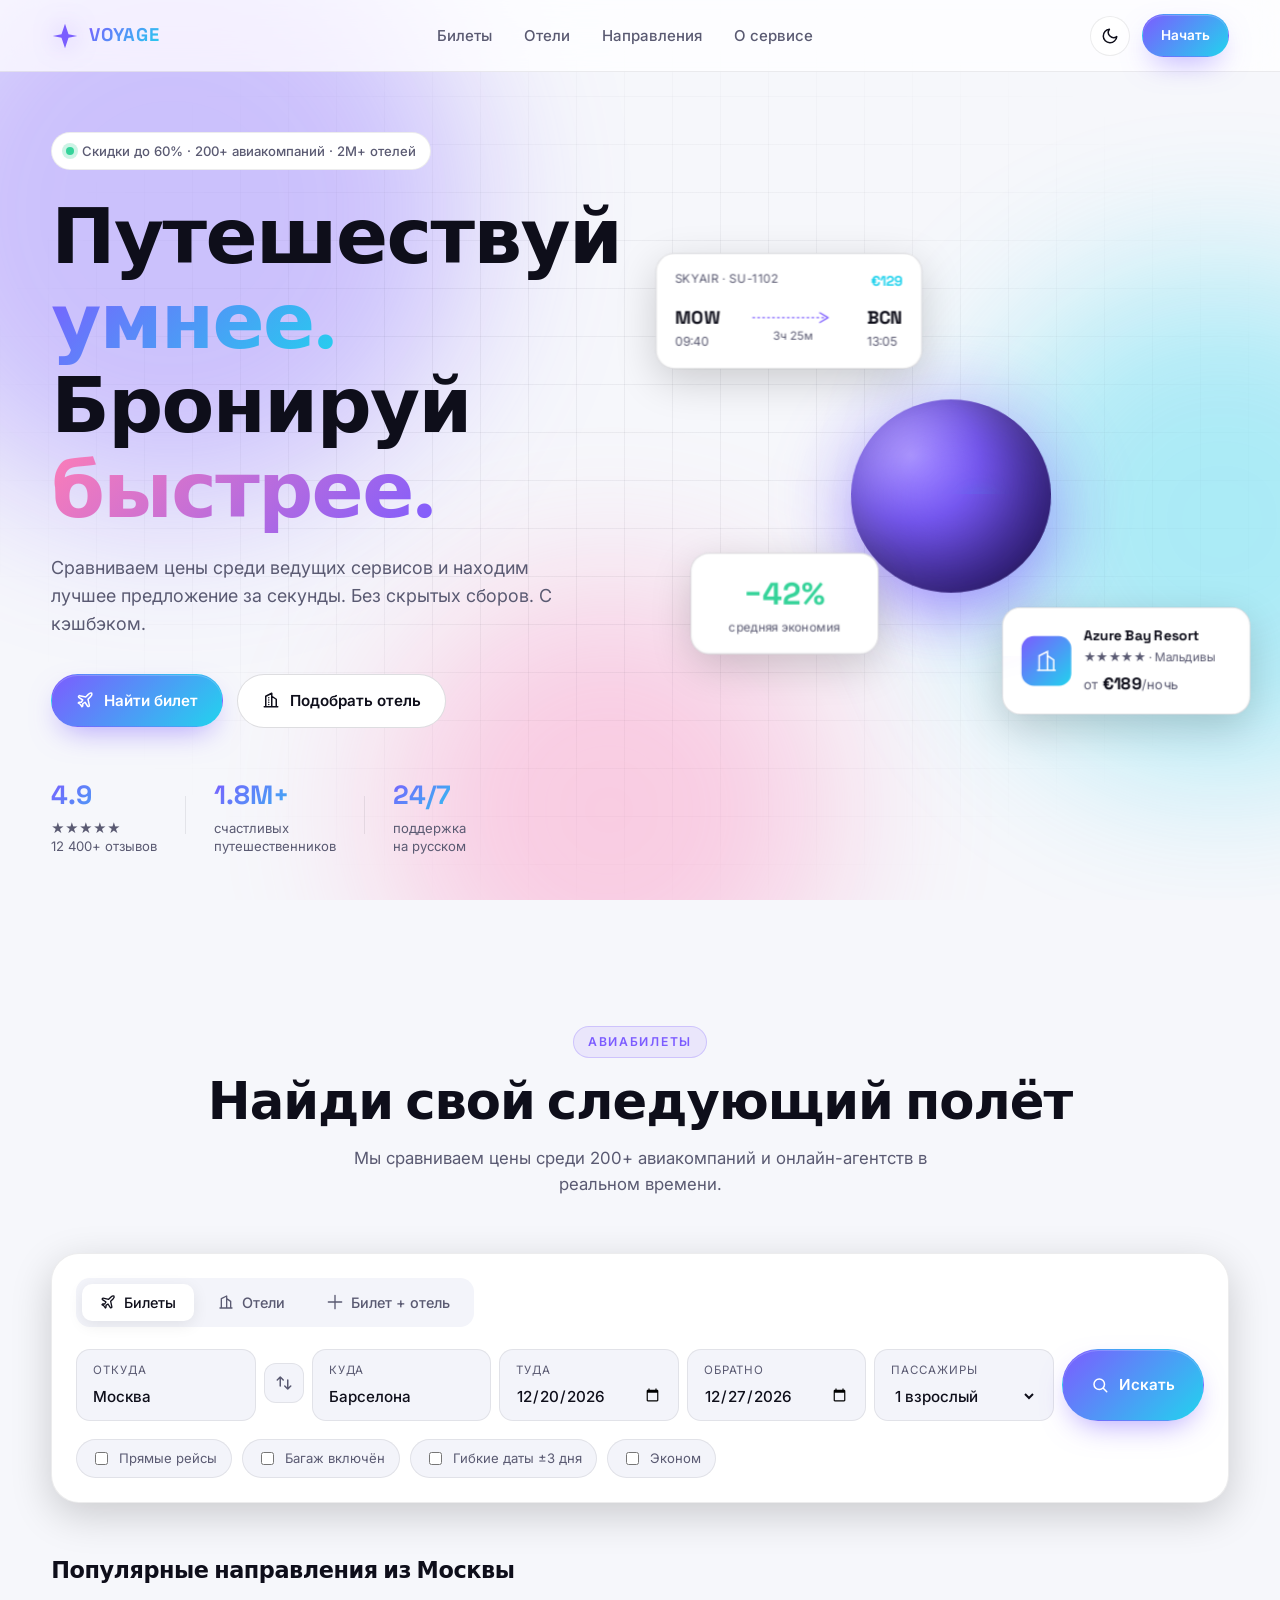
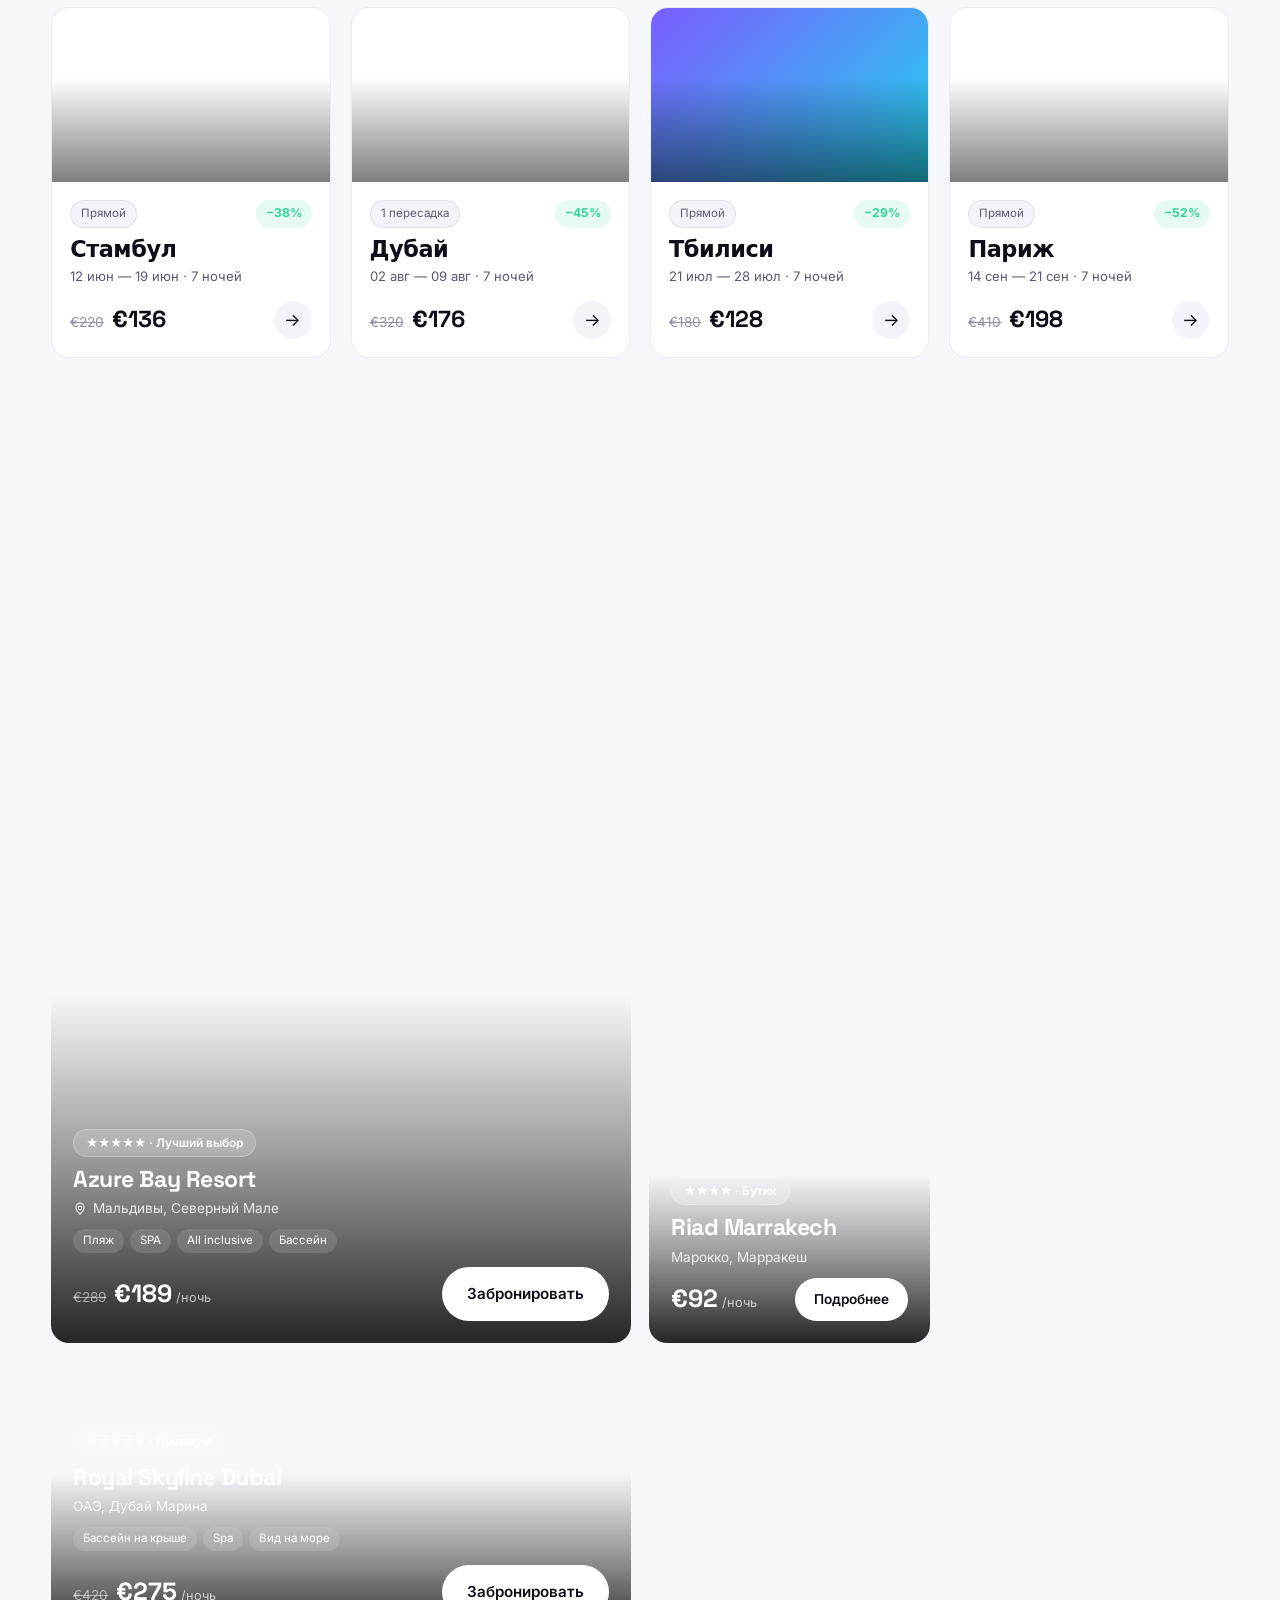
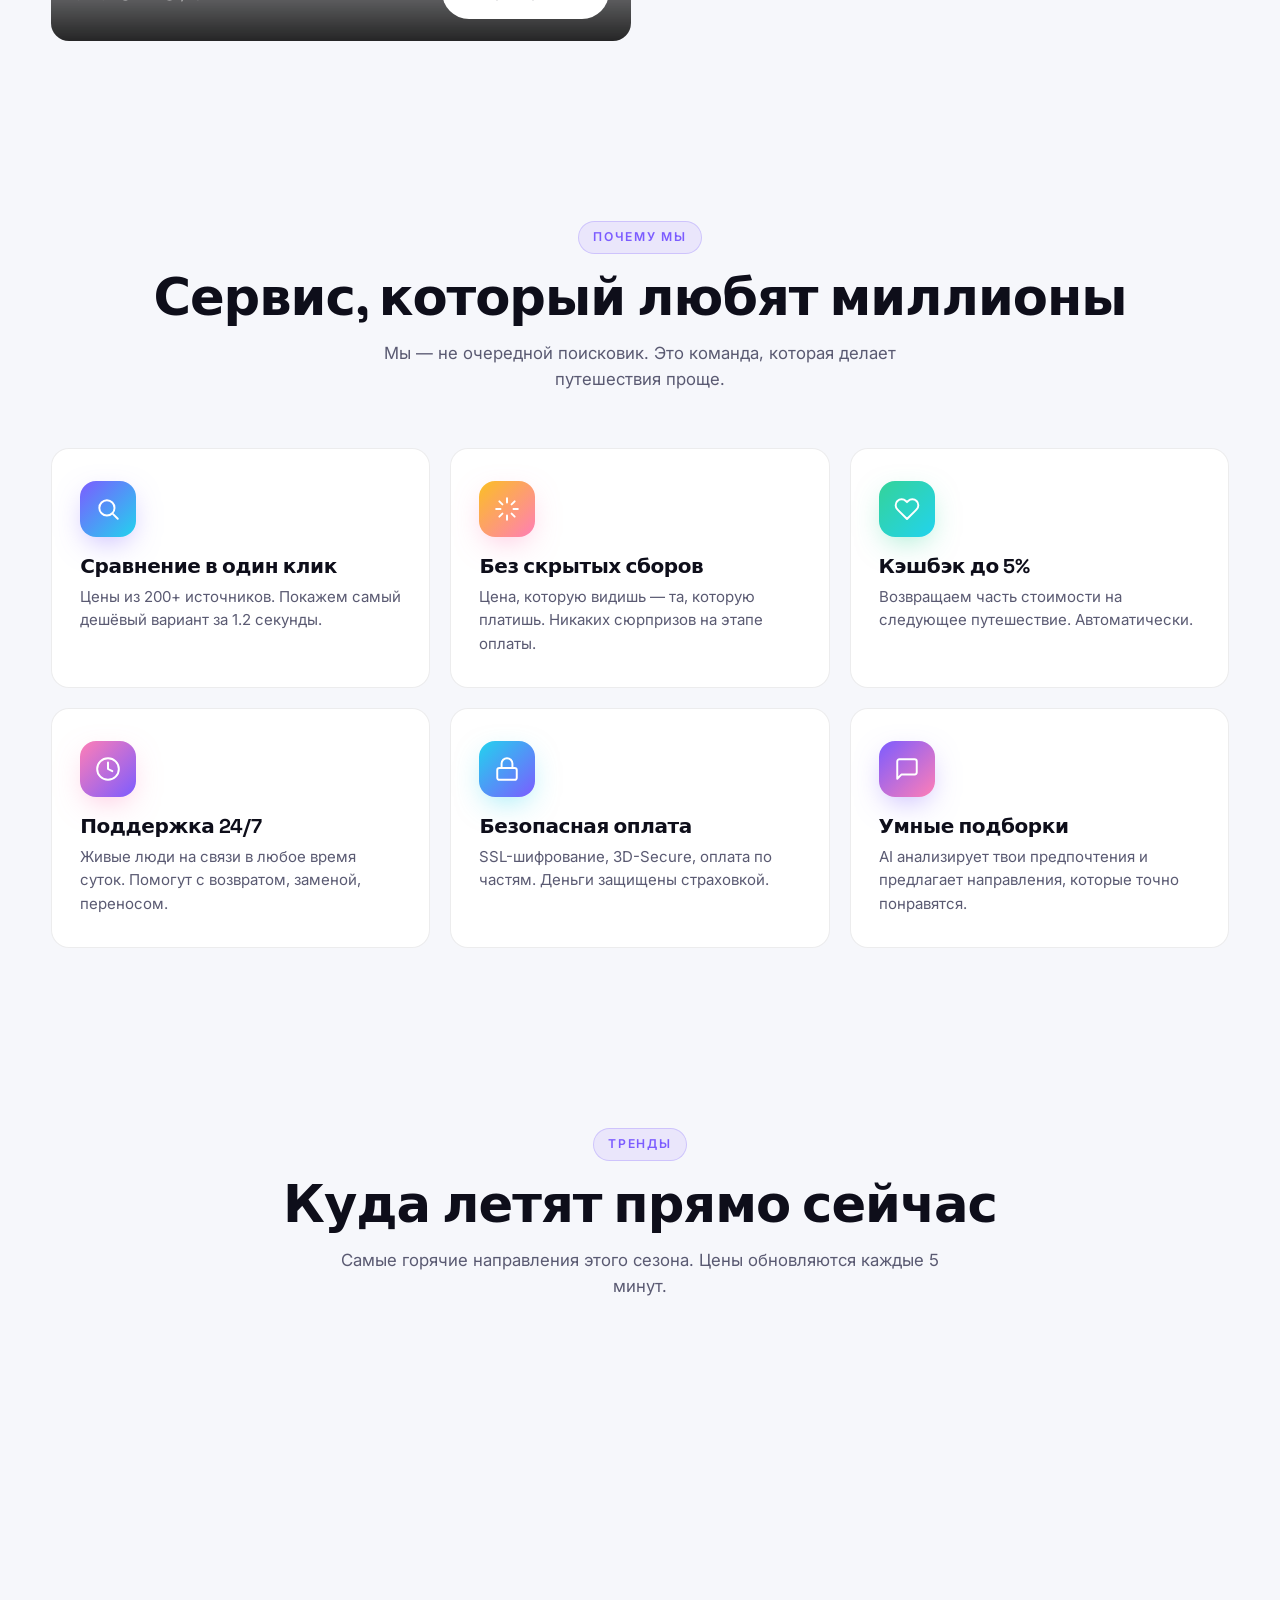
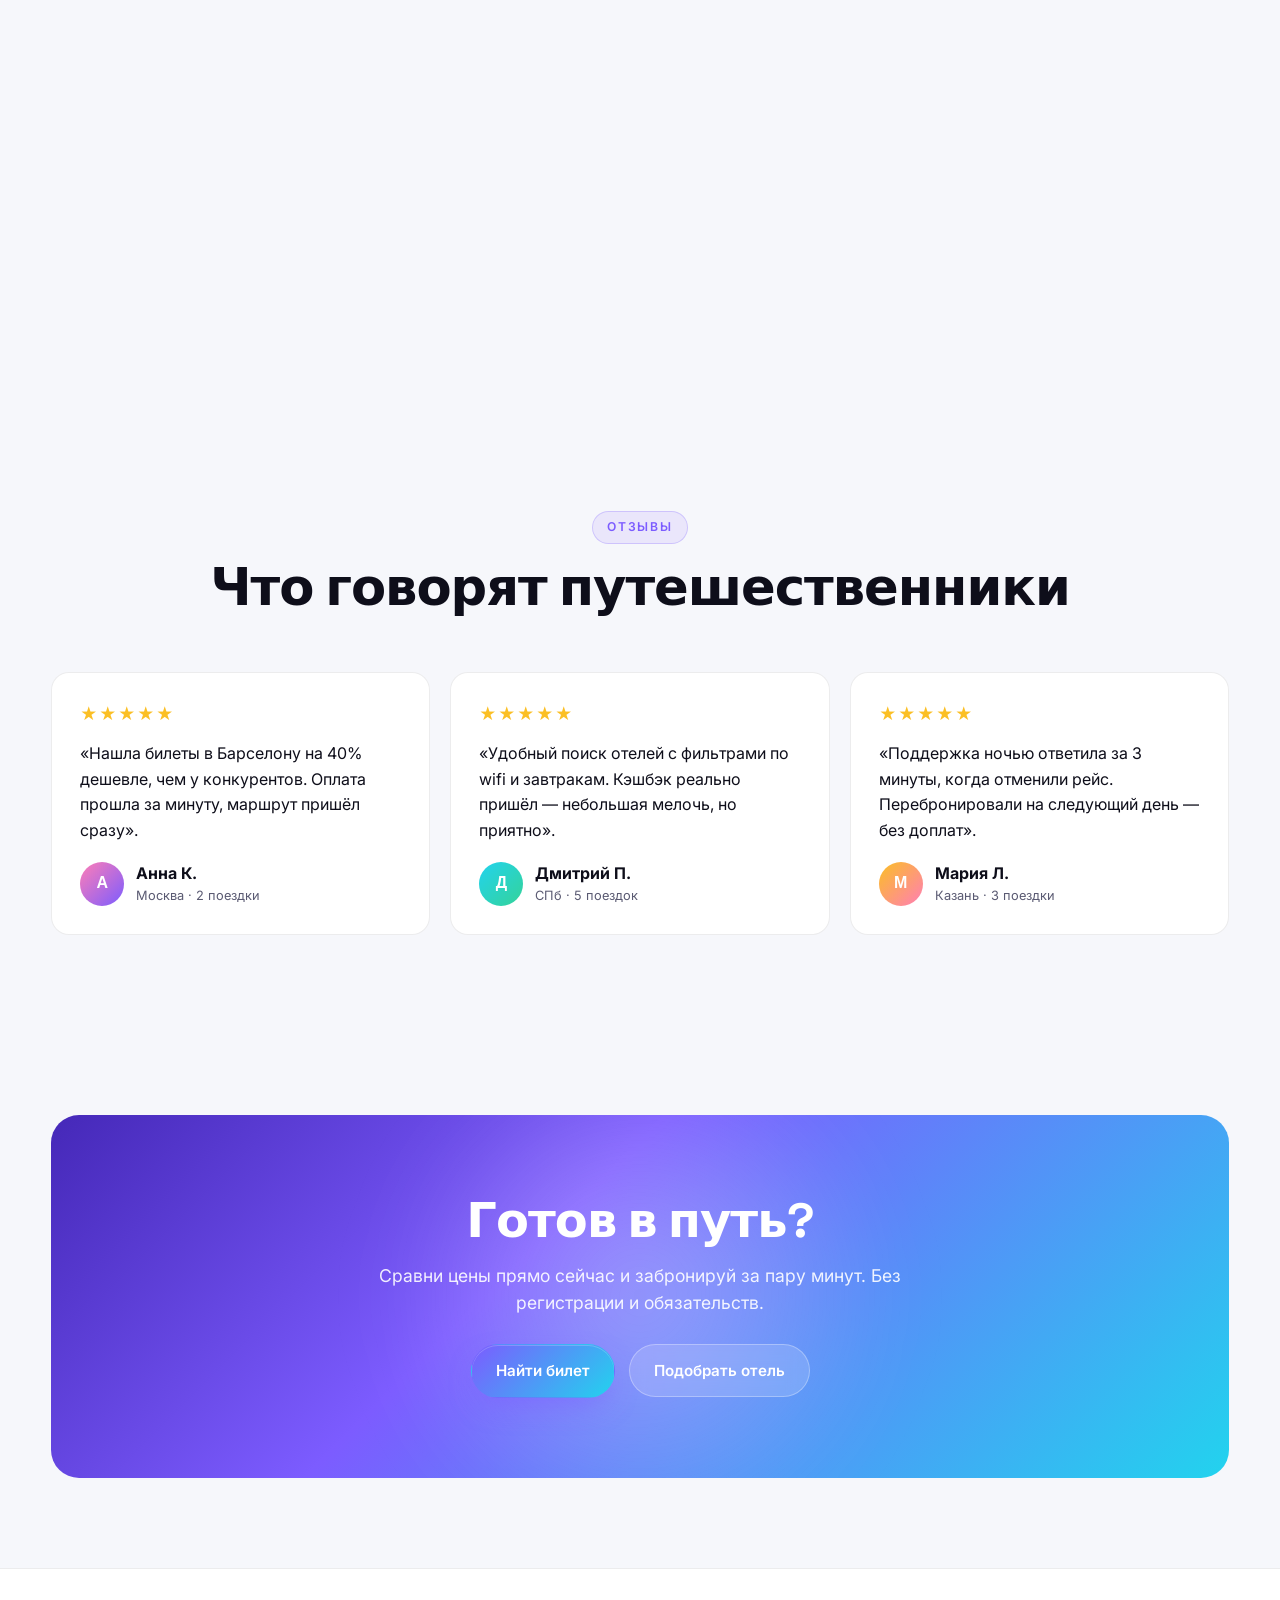
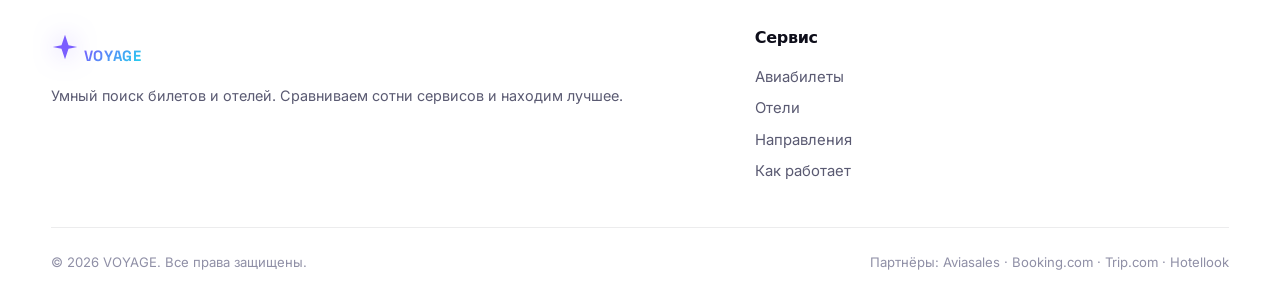
==== commit 454a1224: "feat: replace demo refs with real affiliate link and remove footer sections Co-authored-by: lotos433" ====
--- a/index.html
+++ b/index.html
@@ -54,7 +54,7 @@
           <path d="M21 12.79A9 9 0 1 1 11.21 3 7 7 0 0 0 21 12.79z"/>
         </svg>
       </button>
-      <a class="btn btn-primary btn-sm" href="#flights">Начать</a>
+      <a class="btn btn-primary btn-sm" href="https://aviasales.tpk.lv/0ttz8YiE" target="_blank" rel="noopener nofollow sponsored">Начать</a>
     </div>
 
     <button class="burger" id="burger" aria-label="Меню">
@@ -80,11 +80,11 @@
         </p>
 
         <div class="hero-cta reveal">
-          <a href="#flights" class="btn btn-primary">
+          <a href="https://aviasales.tpk.lv/0ttz8YiE" target="_blank" rel="noopener nofollow sponsored" class="btn btn-primary">
             <svg viewBox="0 0 24 24" fill="none" stroke="currentColor" stroke-width="2" stroke-linecap="round" stroke-linejoin="round"><path d="M17.8 19.2 16 11l3.5-3.5C21 6 21.5 4 21 3c-1-.5-3 0-4.5 1.5L13 8 4.8 6.2c-.5-.1-.9.1-1.1.5l-.3.5c-.2.5-.1 1 .3 1.3L9 12l-2 3H4l-1 1 3 2 2 3 1-1v-3l3-2 3.5 5.3c.3.4.8.5 1.3.3l.5-.2c.4-.3.6-.7.5-1.2z"/></svg>
             Найти билет
           </a>
-          <a href="#hotels" class="btn btn-ghost">
+          <a href="https://aviasales.tpk.lv/0ttz8YiE" target="_blank" rel="noopener nofollow sponsored" class="btn btn-ghost">
             <svg viewBox="0 0 24 24" fill="none" stroke="currentColor" stroke-width="2" stroke-linecap="round" stroke-linejoin="round"><path d="M3 21h18M5 21V7l8-4v18M19 21V11l-6-4"/><path d="M9 9v.01M9 12v.01M9 15v.01M9 18v.01"/></svg>
             Подобрать отель
           </a>
@@ -226,7 +226,7 @@
       <!-- Popular flights -->
       <h3 class="sub-title reveal">Популярные направления из Москвы</h3>
       <div class="cards-row" id="flightsRow">
-        <article class="flight-card reveal" data-link="https://www.aviasales.ru/?marker=demo">
+        <article class="flight-card reveal" data-link="https://aviasales.tpk.lv/0ttz8YiE">
           <div class="fc-img" style="--img:url('https://images.unsplash.com/photo-1583422409516-2895a77efded?w=800&q=80')"></div>
           <div class="fc-body">
             <div class="fc-row">
@@ -241,7 +241,7 @@
             </div>
           </div>
         </article>
-        <article class="flight-card reveal" data-link="https://www.aviasales.ru/?marker=demo">
+        <article class="flight-card reveal" data-link="https://aviasales.tpk.lv/0ttz8YiE">
           <div class="fc-img" style="--img:url('https://images.unsplash.com/photo-1539037116277-4db20889f2d4?w=800&q=80')"></div>
           <div class="fc-body">
             <div class="fc-row">
@@ -256,7 +256,7 @@
             </div>
           </div>
         </article>
-        <article class="flight-card reveal" data-link="https://www.aviasales.ru/?marker=demo">
+        <article class="flight-card reveal" data-link="https://aviasales.tpk.lv/0ttz8YiE">
           <div class="fc-img" style="--img:url('https://images.unsplash.com/photo-1583422409516-4f6c6c8e2c2f?w=800&q=80'),linear-gradient(135deg,#7c5cff,#22d3ee)"></div>
           <div class="fc-body">
             <div class="fc-row">
@@ -271,7 +271,7 @@
             </div>
           </div>
         </article>
-        <article class="flight-card reveal" data-link="https://www.aviasales.ru/?marker=demo">
+        <article class="flight-card reveal" data-link="https://aviasales.tpk.lv/0ttz8YiE">
           <div class="fc-img" style="--img:url('https://images.unsplash.com/photo-1502602898657-3e91760cbb34?w=800&q=80')"></div>
           <div class="fc-body">
             <div class="fc-row">
@@ -298,7 +298,7 @@
       </div>
 
       <div class="hotels-grid">
-        <article class="hotel-card hotel-large reveal" data-link="https://www.booking.com/index.html?aid=demo">
+        <article class="hotel-card hotel-large reveal" data-link="https://aviasales.tpk.lv/0ttz8YiE">
           <div class="hc-img" style="--img:url('https://images.unsplash.com/photo-1571896349842-33c89424de2d?w=1200&q=80')"></div>
           <div class="hc-overlay"></div>
           <div class="hc-content">
@@ -318,7 +318,7 @@
           </div>
         </article>
 
-        <article class="hotel-card reveal" data-link="https://www.booking.com/index.html?aid=demo">
+        <article class="hotel-card reveal" data-link="https://aviasales.tpk.lv/0ttz8YiE">
           <div class="hc-img" style="--img:url('https://images.unsplash.com/photo-1566073771259-6a8506099945?w=800&q=80')"></div>
           <div class="hc-overlay"></div>
           <div class="hc-content">
@@ -332,7 +332,7 @@
           </div>
         </article>
 
-        <article class="hotel-card reveal" data-link="https://www.booking.com/index.html?aid=demo">
+        <article class="hotel-card reveal" data-link="https://aviasales.tpk.lv/0ttz8YiE">
           <div class="hc-img" style="--img:url('https://images.unsplash.com/photo-1551882547-ff40c63fe5fa?w=800&q=80')"></div>
           <div class="hc-overlay"></div>
           <div class="hc-content">
@@ -346,7 +346,7 @@
           </div>
         </article>
 
-        <article class="hotel-card reveal" data-link="https://www.booking.com/index.html?aid=demo">
+        <article class="hotel-card reveal" data-link="https://aviasales.tpk.lv/0ttz8YiE">
           <div class="hc-img" style="--img:url('https://images.unsplash.com/photo-1582719508461-905c673771fd?w=800&q=80')"></div>
           <div class="hc-overlay"></div>
           <div class="hc-content">
@@ -360,7 +360,7 @@
           </div>
         </article>
 
-        <article class="hotel-card hotel-wide reveal" data-link="https://www.booking.com/index.html?aid=demo">
+        <article class="hotel-card hotel-wide reveal" data-link="https://aviasales.tpk.lv/0ttz8YiE">
           <div class="hc-img" style="--img:url('https://images.unsplash.com/photo-1542314831-068cd1dbfeeb?w=1200&q=80')"></div>
           <div class="hc-overlay"></div>
           <div class="hc-content">
@@ -463,28 +463,28 @@
       </div>
 
       <div class="dest-grid">
-        <a href="https://www.aviasales.ru/?marker=demo" class="dest-card big reveal" target="_blank" rel="noopener nofollow sponsored" style="--img:url('https://images.unsplash.com/photo-1538332576228-eb5b4c4de6f5?w=1200&q=80')">
+        <a href="https://aviasales.tpk.lv/0ttz8YiE" class="dest-card big reveal" target="_blank" rel="noopener nofollow sponsored" style="--img:url('https://images.unsplash.com/photo-1538332576228-eb5b4c4de6f5?w=1200&q=80')">
           <div class="dest-inner">
             <span class="dest-meta">Топ недели</span>
             <h3>Бали</h3>
             <p>Серферский рай и рисовые террасы. <strong>от €590</strong></p>
           </div>
         </a>
-        <a href="https://www.aviasales.ru/?marker=demo" class="dest-card reveal" target="_blank" rel="noopener nofollow sponsored" style="--img:url('https://images.unsplash.com/photo-1542051841857-5f90071e7989?w=800&q=80')">
+        <a href="https://aviasales.tpk.lv/0ttz8YiE" class="dest-card reveal" target="_blank" rel="noopener nofollow sponsored" style="--img:url('https://images.unsplash.com/photo-1542051841857-5f90071e7989?w=800&q=80')">
           <div class="dest-inner">
             <span class="dest-meta">Азия</span>
             <h3>Токио</h3>
             <p><strong>от €620</strong></p>
           </div>
         </a>
-        <a href="https://www.aviasales.ru/?marker=demo" class="dest-card reveal" target="_blank" rel="noopener nofollow sponsored" style="--img:url('https://images.unsplash.com/photo-1467269204594-9661b134dd2b?w=800&q=80')">
+        <a href="https://aviasales.tpk.lv/0ttz8YiE" class="dest-card reveal" target="_blank" rel="noopener nofollow sponsored" style="--img:url('https://images.unsplash.com/photo-1467269204594-9661b134dd2b?w=800&q=80')">
           <div class="dest-inner">
             <span class="dest-meta">Европа</span>
             <h3>Санторини</h3>
             <p><strong>от €245</strong></p>
           </div>
         </a>
-        <a href="https://www.aviasales.ru/?marker=demo" class="dest-card reveal" target="_blank" rel="noopener nofollow sponsored" style="--img:url('https://images.unsplash.com/photo-1518684079-3c830dcef090?w=800&q=80')">
+        <a href="https://aviasales.tpk.lv/0ttz8YiE" class="dest-card reveal" target="_blank" rel="noopener nofollow sponsored" style="--img:url('https://images.unsplash.com/photo-1518684079-3c830dcef090?w=800&q=80')">
           <div class="dest-inner">
             <span class="dest-meta">Восток</span>
             <h3>Дубай</h3>
@@ -536,8 +536,8 @@
           <h2>Готов в путь?</h2>
           <p>Сравни цены прямо сейчас и забронируй за пару минут. Без регистрации и обязательств.</p>
           <div class="cta-buttons">
-            <a class="btn btn-primary" href="#flights">Найти билет</a>
-            <a class="btn btn-ghost btn-light-bg" href="#hotels">Подобрать отель</a>
+            <a class="btn btn-primary" href="https://aviasales.tpk.lv/0ttz8YiE" target="_blank" rel="noopener nofollow sponsored">Найти билет</a>
+            <a class="btn btn-ghost btn-light-bg" href="https://aviasales.tpk.lv/0ttz8YiE" target="_blank" rel="noopener nofollow sponsored">Подобрать отель</a>
           </div>
         </div>
       </div>
@@ -571,21 +571,6 @@
         <a href="#destinations">Направления</a>
         <a href="#features">Как работает</a>
       </div>
-      <div>
-        <h4>Помощь</h4>
-        <a href="#">FAQ</a>
-        <a href="#">Возврат билета</a>
-        <a href="#">Связаться с нами</a>
-        <a href="#">Безопасность</a>
-      </div>
-      <div>
-        <h4>Подписка</h4>
-        <p class="footer-sub">Подборки спецпредложений раз в неделю. Без спама.</p>
-        <form class="subscribe" onsubmit="event.preventDefault(); this.querySelector('button').textContent='Подписан ✓'">
-          <input type="email" placeholder="your@email.com" required />
-          <button>→</button>
-        </form>
-      </div>
     </div>
     <div class="footer-bottom">
       <span>© 2026 VOYAGE. Все права защищены.</span>
--- a/styles.css
+++ b/styles.css
@@ -936,7 +936,7 @@
   max-width: var(--maxw);
   margin: 0 auto;
   display: grid;
-  grid-template-columns: 1.4fr 1fr 1fr 1.4fr;
+  grid-template-columns: 1.4fr 1fr;
   gap: 40px;
   margin-bottom: 40px;
 }
